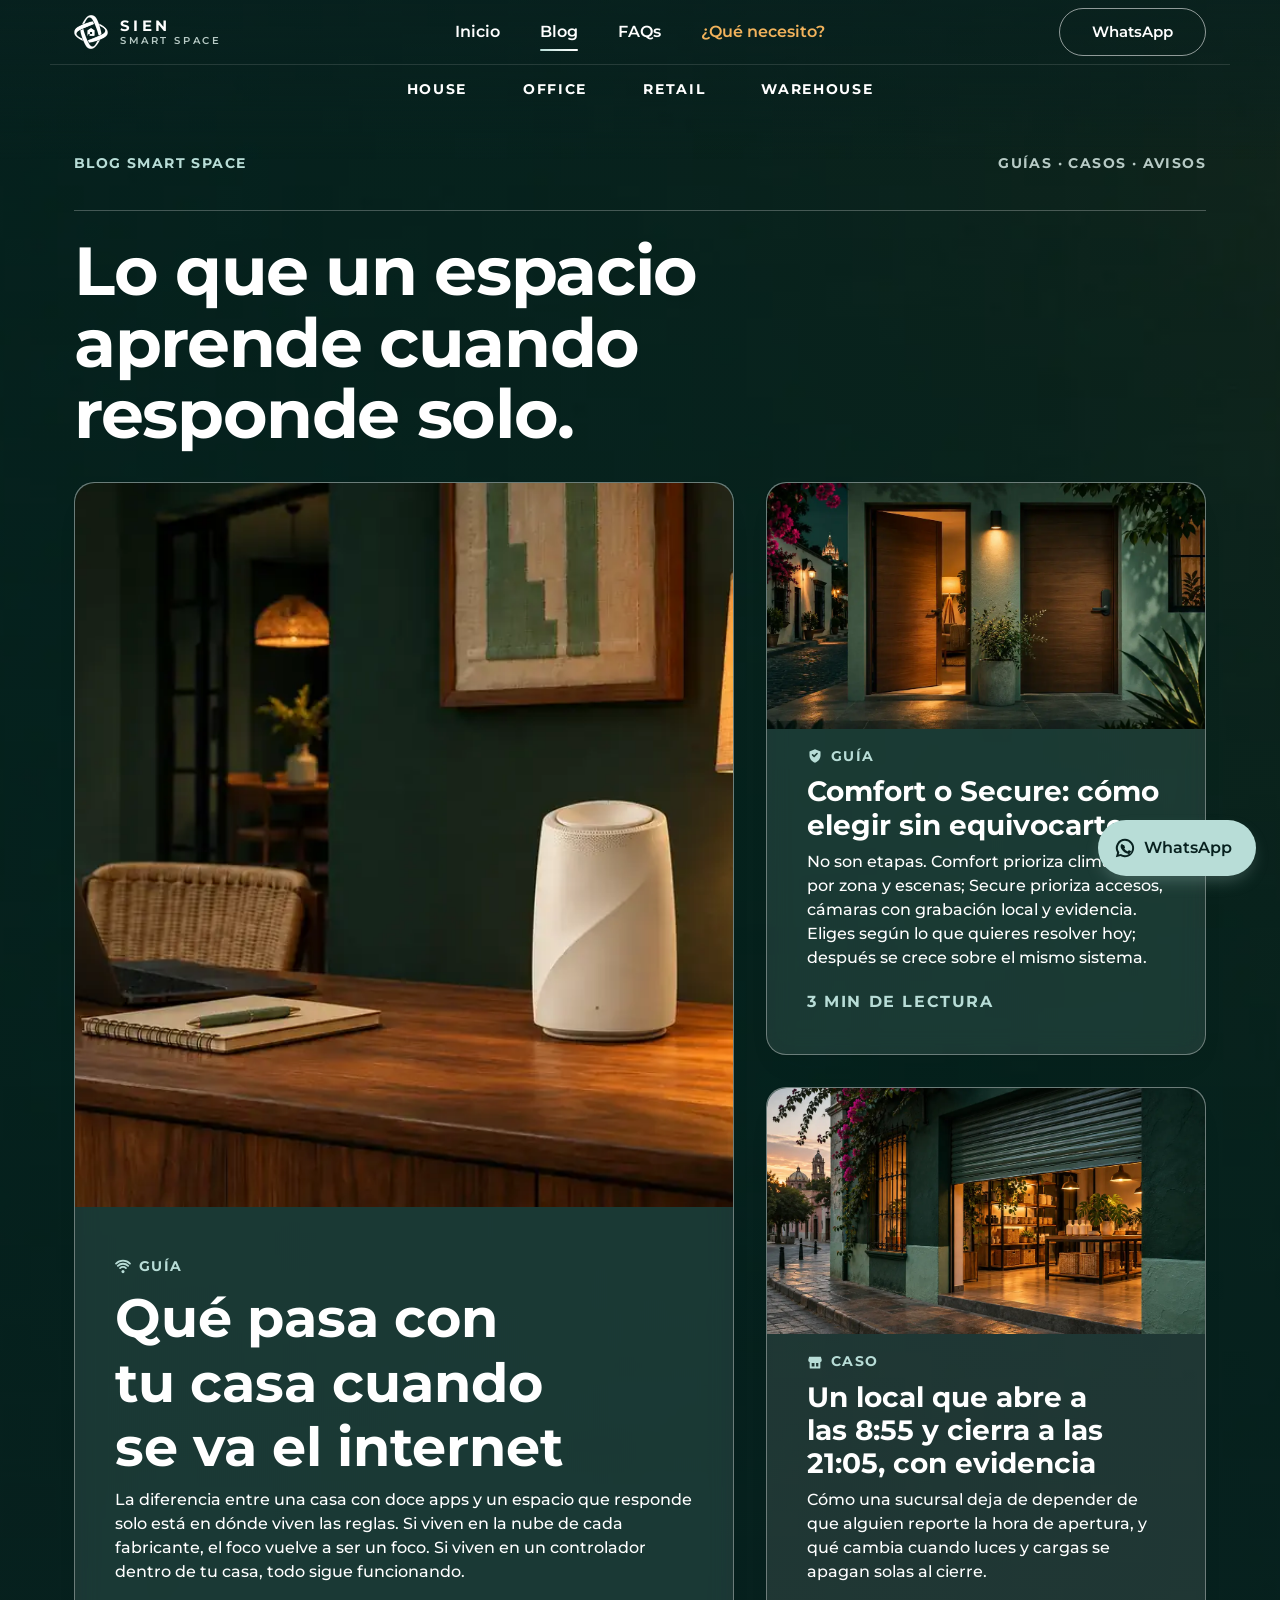
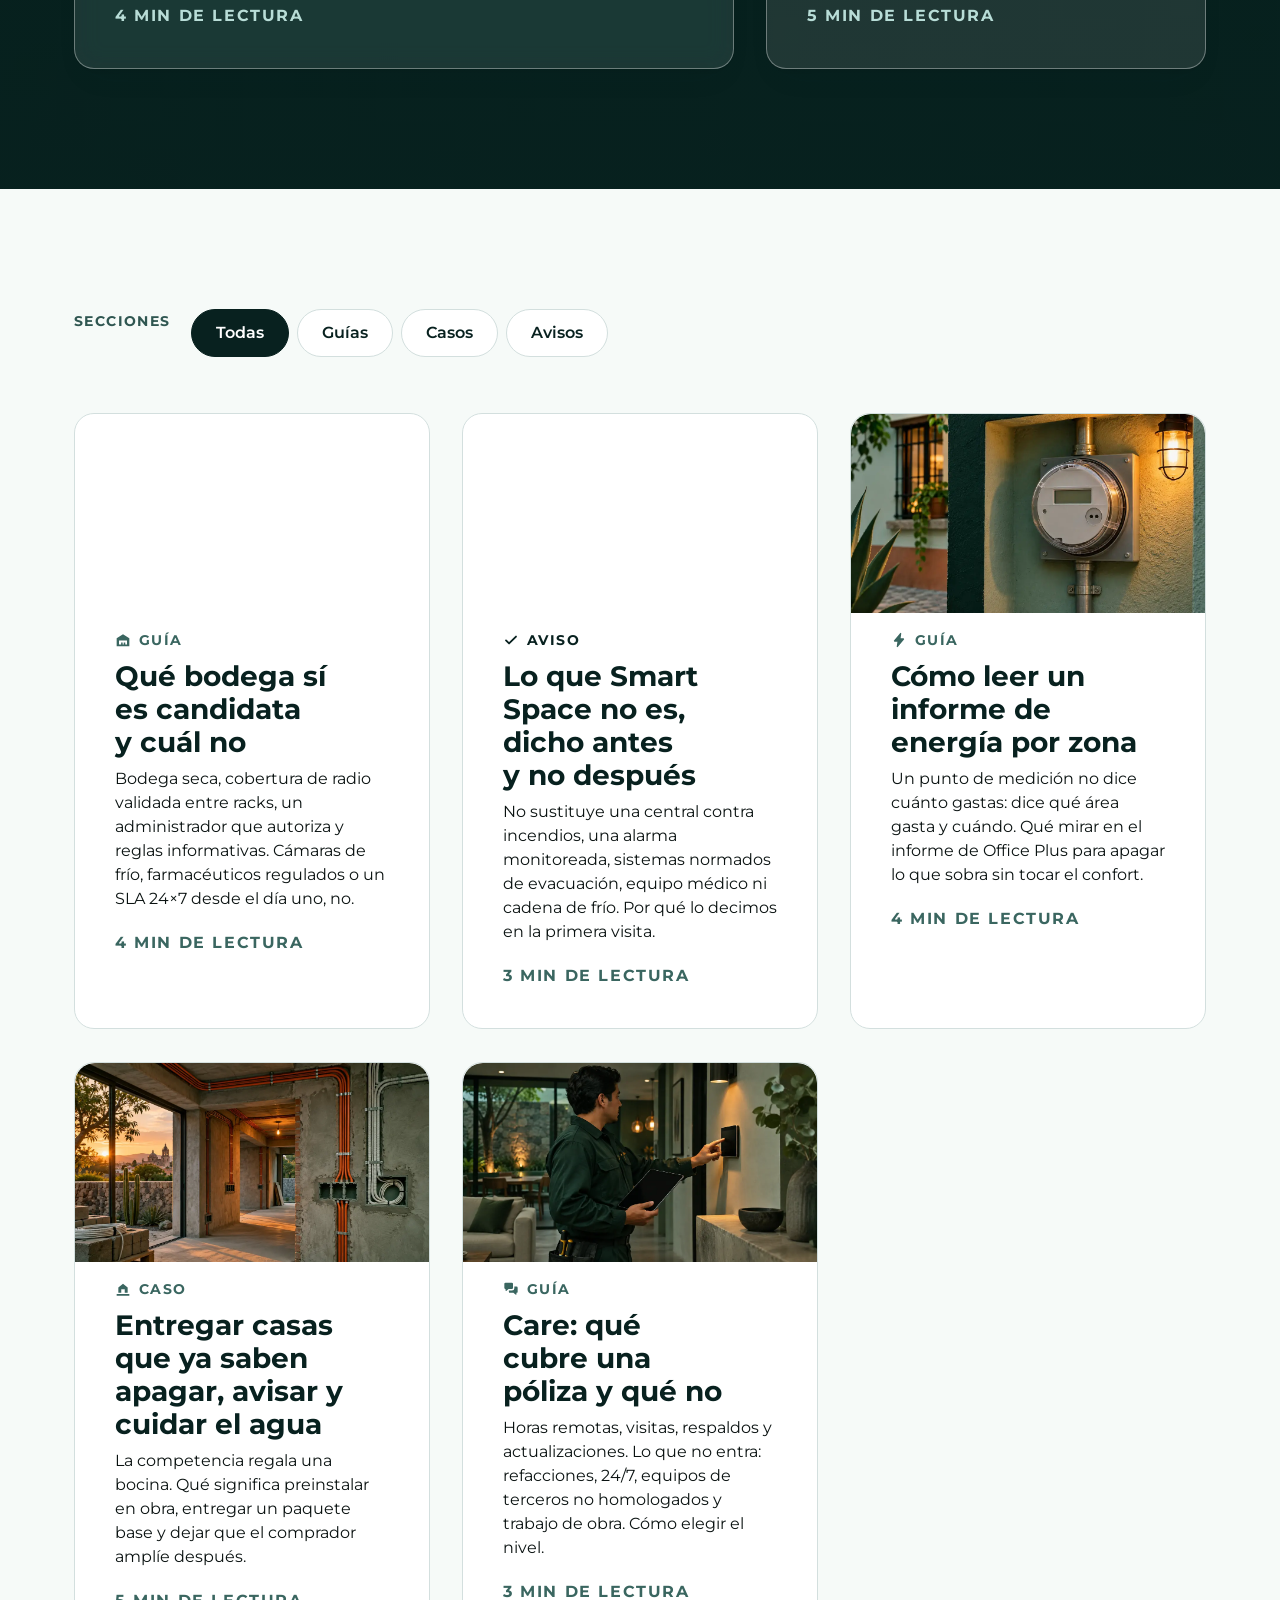
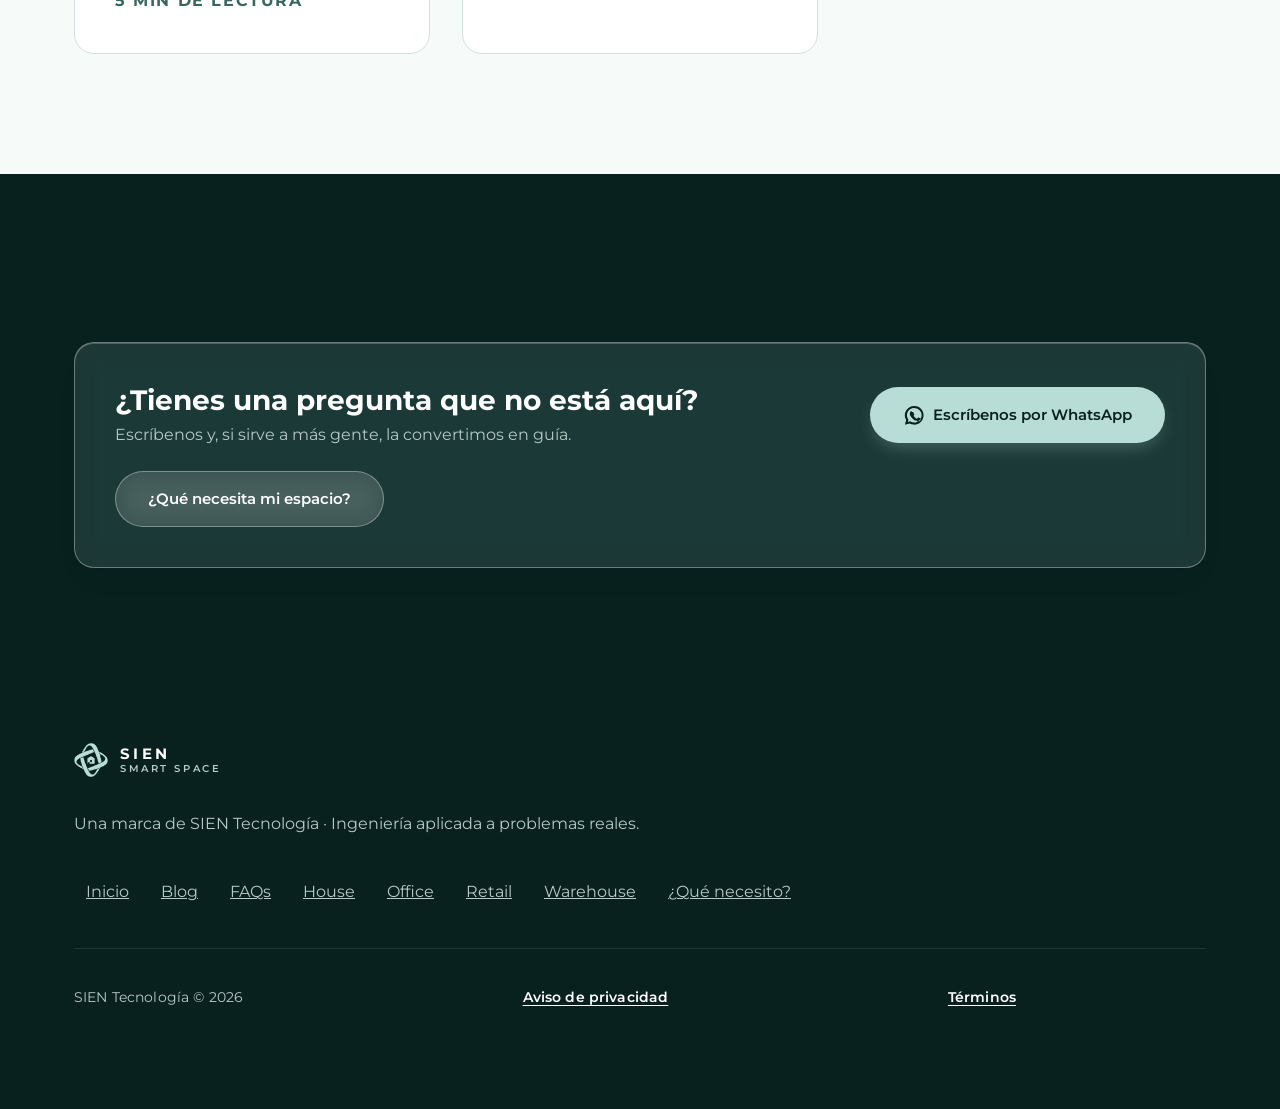
==== blog.html @ 229aeeb0 "fix(ux,perf): barrido de tarjetas, imágenes y rendimiento en todo el sitio UX / UI - Blog: las imáge" ====
<!DOCTYPE html>
<html lang="es">
<head>
<meta charset="UTF-8">
<meta name="viewport" content="width=device-width, initial-scale=1">
<meta http-equiv="Content-Security-Policy" content="default-src 'self'; script-src 'self' https://www.googletagmanager.com https://www.google-analytics.com https://connect.facebook.net; style-src 'self' 'unsafe-inline' https://fonts.googleapis.com; font-src 'self' https://fonts.gstatic.com; img-src 'self' data: https://www.google-analytics.com https://www.googletagmanager.com https://www.facebook.com; connect-src 'self' https://*.google-analytics.com https://*.analytics.google.com https://stats.g.doubleclick.net https://www.googletagmanager.com https://www.facebook.com; frame-src https://www.googletagmanager.com; object-src 'none'; base-uri 'self'; form-action 'self'; upgrade-insecure-requests">
<title>Blog Smart Space · Noticias y guías</title>
<meta name="description" content="Casos, guías y avisos sobre espacios que apagan, avisan, miden y abren sin que nadie esté pendiente.">
<meta name="robots" content="noindex">
<!-- SIEN Smart Space · sitio v2 · prototipo · noindex a propósito -->
<link rel="icon" href="assets/favicon.svg" type="image/svg+xml">
<link rel="icon" href="assets/favicon-32.png" sizes="32x32">
<link rel="apple-touch-icon" href="assets/favicon-180.png">


<link rel="preload" href="assets/fuentes/montserrat-latin.woff2" as="font" type="font/woff2" crossorigin>
<link rel="stylesheet" href="variables.css">
<link rel="stylesheet" href="sistema.css">
<link rel="stylesheet" href="sh.css">
<script src="interacciones.js" defer></script>
<script src="sh.js" defer></script>
<link rel="canonical" href="https://PENDIENTE-DOMINIO/blog">
<meta property="og:type" content="website">
<meta property="og:site_name" content="SIEN Smart Space">
<meta property="og:locale" content="es_MX">
<meta property="og:title" content="Blog Smart Space · Noticias y guías">
<meta property="og:description" content="Casos, guías y avisos sobre espacios que apagan, avisan, miden y abren sin que nadie esté pendiente.">
<meta property="og:image" content="assets/og-smart-space.jpg">
</head>
<body>
<a class="salto" href="#contenido">Saltar al contenido</a>
<svg xmlns="http://www.w3.org/2000/svg" width="0" height="0" style="position:absolute" aria-hidden="true" focusable="false"><defs>
<symbol id="i2-casa" viewBox="0 0 24 24"><path fill="currentColor" d="M12 2.6 2.8 10.4a1.2 1.2 0 0 0 .8 2.1H5v7.3A1.9 1.9 0 0 0 6.9 21.7h3.1v-5.2a2 2 0 0 1 4 0v5.2h3.1a1.9 1.9 0 0 0 1.9-1.9v-7.3h1.4a1.2 1.2 0 0 0 .8-2.1z"/></symbol>
<symbol id="i2-edificio" viewBox="0 0 24 24"><path fill="currentColor" fill-rule="evenodd" d="M4.5 21.5V4a1.6 1.6 0 0 1 1.6-1.6h7.8A1.6 1.6 0 0 1 15.5 4v4h3A1.5 1.5 0 0 1 20 9.5v12zM7.6 6v2.4h2.4V6zm0 4.6V13h2.4v-2.4zm4-4.6v2.4H14V6zm0 4.6V13H14v-2.4zM7.6 15.2v2.4h2.4v-2.4zm4 0v2.4H14v-2.4zm4.2-3.3v2.3h2.3v-2.3zm0 4v2.3h2.3v-2.3z"/></symbol>
<symbol id="i2-tienda" viewBox="0 0 24 24"><path fill="currentColor" fill-rule="evenodd" d="M3.2 4.2h17.6l1.3 4.3a3.3 3.3 0 0 1-2.1 3.9v8.1a1.3 1.3 0 0 1-1.3 1.3H5.3A1.3 1.3 0 0 1 4 20.5v-8.1a3.3 3.3 0 0 1-2.1-3.9zM7 13.5v5.3h4.2v-5.3zm6.6 0v5.3H17v-5.3z"/></symbol>
<symbol id="i2-bodega" viewBox="0 0 24 24"><path fill="currentColor" fill-rule="evenodd" d="M2.5 9.2 12 3.4l9.5 5.8v12.3H2.5zM6 12.6v6h3.2v-3h2.3v3h1.6v-3h2.3v3H18v-6z"/></symbol>
<symbol id="i2-obra" viewBox="0 0 24 24"><path fill="currentColor" d="M2.5 19.5h19v2.5h-19zM5 17.5V9.6l7-5.6 7 5.6v7.9h-4.4v-5H9.4v5z"/></symbol>
<symbol id="i2-sillon" viewBox="0 0 24 24"><path fill="currentColor" fill-rule="evenodd" d="M5.5 5.5h13a2.5 2.5 0 0 1 2.5 2.5v1.3a2.7 2.7 0 0 0-2.1 2.6V14H5.1v-2.1A2.7 2.7 0 0 0 3 9.3V8a2.5 2.5 0 0 1 2.5-2.5zM1.6 11.9a1.5 1.5 0 0 1 1.5-1.5h.4a1.5 1.5 0 0 1 1.5 1.5v3.3h14v-3.3a1.5 1.5 0 0 1 1.5-1.5h.4a1.5 1.5 0 0 1 1.5 1.5v5.4a1.6 1.6 0 0 1-1.6 1.6h-.4v1.3a1 1 0 0 1-2 0v-1.3H5.6v1.3a1 1 0 0 1-2 0v-1.3h-.4a1.6 1.6 0 0 1-1.6-1.6z"/></symbol>
<symbol id="i2-cama" viewBox="0 0 24 24"><path fill="currentColor" fill-rule="evenodd" d="M2.5 5.2a1.3 1.3 0 0 1 2.6 0v4.6h5.4V8.2a1.7 1.7 0 0 1 1.7-1.7h6.1a3.2 3.2 0 0 1 3.2 3.2v9.6a1.3 1.3 0 0 1-2.6 0v-2.1H5.1v2.1a1.3 1.3 0 0 1-2.6 0zM6 7.2a2 2 0 1 1 0 4 2 2 0 0 1 0-4z"/></symbol>
<symbol id="i2-silla" viewBox="0 0 24 24"><path fill="currentColor" d="M8 2.2h8a2 2 0 0 1 2 2v5.6a2 2 0 0 1-2 2H8a2 2 0 0 1-2-2V4.2a2 2 0 0 1 2-2zM4.6 12.6h14.8a1.4 1.4 0 0 1 0 2.8h-6v2.2h3.8a1.2 1.2 0 0 1 0 2.4h-3.8v1a1.4 1.4 0 0 1-2.8 0v-1H6.8a1.2 1.2 0 0 1 0-2.4h3.8v-2.2h-6a1.4 1.4 0 0 1 0-2.8z"/></symbol>
<symbol id="i2-cafetera" viewBox="0 0 24 24"><path fill="currentColor" fill-rule="evenodd" d="M3.6 8.4h12.2a1.2 1.2 0 0 1 1.2 1.2v.6h1.6a3.2 3.2 0 0 1 0 6.4h-1.9a6.2 6.2 0 0 1-5.9 4.2H8.4a6.2 6.2 0 0 1-6-6.4V9.6a1.2 1.2 0 0 1 1.2-1.2zm13.4 4.2v2h1.6a1 1 0 0 0 0-2z"/><path fill="none" stroke="currentColor" stroke-width="2.75" stroke-linecap="round" stroke-linejoin="round" d="M7.4 2.2c-1 1.2-1 2.3 0 3.5M10.9 2.2c-1 1.2-1 2.3 0 3.5M14.4 2.2c-1 1.2-1 2.3 0 3.5"/></symbol>
<symbol id="i2-horno" viewBox="0 0 24 24"><path fill="currentColor" fill-rule="evenodd" d="M3 4.5A1.5 1.5 0 0 1 4.5 3h15A1.5 1.5 0 0 1 21 4.5v15a1.5 1.5 0 0 1-1.5 1.5h-15A1.5 1.5 0 0 1 3 19.5zM6.2 5.6a1.2 1.2 0 1 0 0 2.4 1.2 1.2 0 0 0 0-2.4zm3.8 0a1.2 1.2 0 1 0 0 2.4 1.2 1.2 0 0 0 0-2.4zm3.8 0a1.2 1.2 0 1 0 0 2.4 1.2 1.2 0 0 0 0-2.4zM5.8 10.2v8h12.4v-8z"/></symbol>
<symbol id="i2-regadera" viewBox="0 0 24 24"><path fill="currentColor" d="M12 4.4a7 7 0 0 0-7 7v.4a1.3 1.3 0 0 0 1.3 1.3h11.4a1.3 1.3 0 0 0 1.3-1.3v-.4a7 7 0 0 0-7-7zm0-3a1.4 1.4 0 0 1 1.4 1.4v1.6h-2.8V2.8A1.4 1.4 0 0 1 12 1.4zM2.8 6.2a1.4 1.4 0 0 1 1.4-1.4h1.3a1.4 1.4 0 0 1 0 2.8H4.2a1.4 1.4 0 0 1-1.4-1.4zM7.2 15.6a1.5 1.5 0 0 1 3 0v3a1.5 1.5 0 0 1-3 0zm3.3 0a1.5 1.5 0 0 1 3 0v5.6a1.5 1.5 0 0 1-3 0zm3.3 0a1.5 1.5 0 0 1 3 0v3a1.5 1.5 0 0 1-3 0z"/></symbol>
<symbol id="i2-persiana" viewBox="0 0 24 24"><path fill="currentColor" d="M3 3.5A1.5 1.5 0 0 1 4.5 2h15A1.5 1.5 0 0 1 21 3.5V5H3zM3 6.6h18v2.6H3zm0 4.2h18v2.6H3zm0 4.2h18v2.6H3zm7.3 4.2h3.4v1.4a1.7 1.7 0 0 1-3.4 0z"/></symbol>
<symbol id="i2-mesa" viewBox="0 0 24 24"><path fill="currentColor" d="M2 6.6A1.6 1.6 0 0 1 3.6 5h16.8a1.6 1.6 0 0 1 0 3.2H19v10.3a1.5 1.5 0 0 1-3 0V14H8v4.5a1.5 1.5 0 0 1-3 0V8.2H3.6A1.6 1.6 0 0 1 2 6.6zM8 8.2V11h8V8.2z"/></symbol>
<symbol id="i2-luz" viewBox="0 0 24 24"><path fill="currentColor" d="M12 1.8a6.6 6.6 0 0 0-3.6 12.1c.5.4.8.9.8 1.5v.6h5.6v-.6c0-.6.3-1.1.8-1.5A6.6 6.6 0 0 0 12 1.8zM9.2 17.6h5.6v1.2a1.2 1.2 0 0 1-1.2 1.2H10.4a1.2 1.2 0 0 1-1.2-1.2zM10 21.4h4a2 2 0 0 1-4 0z"/></symbol>
<symbol id="i2-clima" viewBox="0 0 24 24"><path fill="currentColor" fill-rule="evenodd" d="M12 1.8A3.4 3.4 0 0 0 8.6 5.2v7.5a5.4 5.4 0 1 0 6.8 0V5.2A3.4 3.4 0 0 0 12 1.8zm0 2.6a.8.8 0 0 1 .8.8v8.9l.6.4a2.8 2.8 0 1 1-2.8 0l.6-.4V5.2a.8.8 0 0 1 .8-.8z"/></symbol>
<symbol id="i2-aire" viewBox="0 0 24 24"><path fill="none" stroke="currentColor" stroke-width="2.75" stroke-linecap="round" stroke-linejoin="round" d="M3 8.3h11.2a2.6 2.6 0 1 0-2.6-2.6M3 12.5h15.4a2.8 2.8 0 1 1-2.8 2.8M3 16.7h7.6a2.3 2.3 0 1 1-2.3 2.3"/></symbol>
<symbol id="i2-agua" viewBox="0 0 24 24"><path fill="currentColor" d="M12 1.9s7.4 7.6 7.4 13A7.4 7.4 0 0 1 4.6 14.9C4.6 9.5 12 1.9 12 1.9zm-3.2 12.6a1.1 1.1 0 0 0-2.2 0 5.5 5.5 0 0 0 3.6 5.1 1.1 1.1 0 1 0 .8-2 3.3 3.3 0 0 1-2.2-3.1z"/></symbol>
<symbol id="i2-energia" viewBox="0 0 24 24"><path fill="currentColor" d="M13.6 1.7a1 1 0 0 1 1.8.7l-1 7.1h4.3a1 1 0 0 1 .8 1.6L10.4 22.3a1 1 0 0 1-1.8-.7l1-7.1H5.3a1 1 0 0 1-.8-1.6z"/></symbol>
<symbol id="i2-enchufe" viewBox="0 0 24 24"><path fill="currentColor" fill-rule="evenodd" d="M8.1 2a1.3 1.3 0 0 1 1.3 1.3v3.9h5.2V3.3a1.3 1.3 0 0 1 2.6 0v3.9h1.4a1.2 1.2 0 0 1 1.2 1.2v2.4a7.8 7.8 0 0 1-6.5 7.7v2.2a1.3 1.3 0 0 1-2.6 0v-2.2a7.8 7.8 0 0 1-6.5-7.7V8.4a1.2 1.2 0 0 1 1.2-1.2h1.4V3.3A1.3 1.3 0 0 1 8.1 2z"/></symbol>
<symbol id="i2-acceso" viewBox="0 0 24 24"><path fill="currentColor" fill-rule="evenodd" d="M5 2.5h14a1.5 1.5 0 0 1 1.5 1.5v16a1.5 1.5 0 0 1-1.5 1.5H5A1.5 1.5 0 0 1 3.5 20V4A1.5 1.5 0 0 1 5 2.5zm9.6 8a1.6 1.6 0 1 0 0 3.2 1.6 1.6 0 0 0 0-3.2z"/></symbol>
<symbol id="i2-candado" viewBox="0 0 24 24"><path fill="currentColor" fill-rule="evenodd" d="M12 1.8a5.2 5.2 0 0 0-5.2 5.2v2.4H6.2A2.2 2.2 0 0 0 4 11.6v8.2A2.2 2.2 0 0 0 6.2 22h11.6a2.2 2.2 0 0 0 2.2-2.2v-8.2a2.2 2.2 0 0 0-2.2-2.2h-.6V7A5.2 5.2 0 0 0 12 1.8zm0 2.7A2.5 2.5 0 0 1 14.5 7v2.4h-5V7A2.5 2.5 0 0 1 12 4.5zm0 8.4a2 2 0 0 0-1 3.7v1.4a1 1 0 0 0 2 0v-1.4a2 2 0 0 0-1-3.7z"/></symbol>
<symbol id="i2-camara" viewBox="0 0 24 24"><path fill="currentColor" fill-rule="evenodd" d="M8.9 3.5a1.3 1.3 0 0 1 1-.5h4.2a1.3 1.3 0 0 1 1 .5l1.5 2h3.3a2 2 0 0 1 2 2v10.5a2 2 0 0 1-2 2H4.1a2 2 0 0 1-2-2V7.5a2 2 0 0 1 2-2h3.3zM12 8.3a4.3 4.3 0 1 0 0 8.6 4.3 4.3 0 0 0 0-8.6zm0 2.5a1.8 1.8 0 1 1 0 3.6 1.8 1.8 0 0 1 0-3.6z"/></symbol>
<symbol id="i2-timbre" viewBox="0 0 24 24"><path fill="currentColor" fill-rule="evenodd" d="M7.5 1.8h9a2.2 2.2 0 0 1 2.2 2.2v16a2.2 2.2 0 0 1-2.2 2.2h-9A2.2 2.2 0 0 1 5.3 20V4a2.2 2.2 0 0 1 2.2-2.2zM12 5a2.6 2.6 0 1 0 0 5.2A2.6 2.6 0 0 0 12 5zm0 8.6a2.4 2.4 0 1 0 0 4.8 2.4 2.4 0 0 0 0-4.8z"/></symbol>
<symbol id="i2-aviso" viewBox="0 0 24 24"><path fill="currentColor" d="M12 1.6a1.6 1.6 0 0 1 1.6 1.6v.6a6.4 6.4 0 0 1 4.8 6.2v4.6l1.7 2.4a1 1 0 0 1-.8 1.6H4.7a1 1 0 0 1-.8-1.6l1.7-2.4V10a6.4 6.4 0 0 1 4.8-6.2v-.6A1.6 1.6 0 0 1 12 1.6zM9.6 20h4.8a2.4 2.4 0 0 1-4.8 0z"/></symbol>
<symbol id="i2-mensaje" viewBox="0 0 24 24"><path fill="currentColor" d="M4.3 3h15.4A2.3 2.3 0 0 1 22 5.3v9.4a2.3 2.3 0 0 1-2.3 2.3h-7.3l-4.6 3.9a1 1 0 0 1-1.6-.8V17H4.3A2.3 2.3 0 0 1 2 14.7V5.3A2.3 2.3 0 0 1 4.3 3zm3 5.4a1.3 1.3 0 1 0 0 2.6 1.3 1.3 0 0 0 0-2.6zm4.7 0a1.3 1.3 0 1 0 0 2.6 1.3 1.3 0 0 0 0-2.6zm4.7 0a1.3 1.3 0 1 0 0 2.6 1.3 1.3 0 0 0 0-2.6z"/></symbol>
<symbol id="i2-conversa" viewBox="0 0 24 24"><path fill="currentColor" d="M3.8 2.5h9.4A1.8 1.8 0 0 1 15 4.3v6a1.8 1.8 0 0 1-1.8 1.8H8.4l-3.1 2.6a.9.9 0 0 1-1.5-.7v-1.9h0A1.8 1.8 0 0 1 2 10.3v-6a1.8 1.8 0 0 1 1.8-1.8zm13.2 5.7h3.2A1.8 1.8 0 0 1 22 10v6a1.8 1.8 0 0 1-1.8 1.8h0v1.9a.9.9 0 0 1-1.5.7l-3.1-2.6H10.6A1.8 1.8 0 0 1 8.8 16v-1.6h4.4a3.8 3.8 0 0 0 3.8-3.8z"/></symbol>
<symbol id="i2-persona" viewBox="0 0 24 24"><path fill="currentColor" d="M12 2.2a4.8 4.8 0 1 1 0 9.6 4.8 4.8 0 0 1 0-9.6zM3.5 20a8.5 8.5 0 0 1 17 0 1.5 1.5 0 0 1-1.5 1.5H5A1.5 1.5 0 0 1 3.5 20z"/></symbol>
<symbol id="i2-grupo" viewBox="0 0 24 24"><path fill="currentColor" d="M8.6 3.2a4 4 0 1 1 0 8 4 4 0 0 1 0-8zm7.6 1.2a3.3 3.3 0 1 1 0 6.6 3.3 3.3 0 0 1 0-6.6zM1.6 19.2a7 7 0 0 1 14 0 1.3 1.3 0 0 1-1.3 1.3H2.9a1.3 1.3 0 0 1-1.3-1.3zm15.2 1.3a8.9 8.9 0 0 0-2-6.3 5.6 5.6 0 0 1 7.6 5.2 1.1 1.1 0 0 1-1.1 1.1z"/></symbol>
<symbol id="i2-presencia" viewBox="0 0 24 24"><path fill="currentColor" d="M9 2.6a4.3 4.3 0 1 1 0 8.6 4.3 4.3 0 0 1 0-8.6zM1.5 20a7.5 7.5 0 0 1 15 0 1.4 1.4 0 0 1-1.4 1.4H2.9A1.4 1.4 0 0 1 1.5 20z"/><path fill="none" stroke="currentColor" stroke-width="2.75" stroke-linecap="round" stroke-linejoin="round" d="M17.2 4.3a4.8 4.8 0 0 1 0 6.4M19.9 2.1a8.2 8.2 0 0 1 0 10.8"/></symbol>
<symbol id="i2-voz" viewBox="0 0 24 24"><path fill="currentColor" d="M12 1.8a3.8 3.8 0 0 1 3.8 3.8v5.2a3.8 3.8 0 0 1-7.6 0V5.6A3.8 3.8 0 0 1 12 1.8z"/><path fill="none" stroke="currentColor" stroke-width="2.75" stroke-linecap="round" stroke-linejoin="round" d="M5.6 10.6a6.4 6.4 0 0 0 12.8 0M12 17v4m-3.6 0h7.2"/></symbol>
<symbol id="i2-encendido" viewBox="0 0 24 24"><path fill="none" stroke="currentColor" stroke-width="2.75" stroke-linecap="round" stroke-linejoin="round" d="M12 3.2v8.2M6.9 6.4a7.6 7.6 0 1 0 10.2 0"/></symbol>
<symbol id="i2-luna" viewBox="0 0 24 24"><path fill="currentColor" d="M13.6 2.2a1 1 0 0 1 1.1 1.4 7.4 7.4 0 0 0 7.1 10.6 1 1 0 0 1 .9 1.5A9.8 9.8 0 1 1 13.6 2.2z"/></symbol>
<symbol id="i2-sol" viewBox="0 0 24 24"><path fill="currentColor" d="M12 6.8a5.2 5.2 0 1 1 0 10.4 5.2 5.2 0 0 1 0-10.4z"/><path fill="none" stroke="currentColor" stroke-width="2.75" stroke-linecap="round" stroke-linejoin="round" d="M12 1.8v2.3M12 19.9v2.3M1.8 12h2.3M19.9 12h2.3M4.8 4.8l1.6 1.6M17.6 17.6l1.6 1.6M4.8 19.2l1.6-1.6M17.6 6.4l1.6-1.6"/></symbol>
<symbol id="i2-reloj" viewBox="0 0 24 24"><path fill="currentColor" fill-rule="evenodd" d="M12 1.8a10.2 10.2 0 1 1 0 20.4 10.2 10.2 0 0 1 0-20.4zm0 4.4a1.2 1.2 0 0 0-1.2 1.2v5.1a1.2 1.2 0 0 0 .5 1l3.4 2.4a1.2 1.2 0 0 0 1.4-2l-2.9-2V7.4A1.2 1.2 0 0 0 12 6.2z"/></symbol>
<symbol id="i2-grafica" viewBox="0 0 24 24"><path fill="currentColor" d="M3 3.2a1.3 1.3 0 0 1 2.6 0v15.2h15.2a1.3 1.3 0 0 1 0 2.6H4.3A1.3 1.3 0 0 1 3 19.7zM7.4 12.3a1.5 1.5 0 0 1 3 0v3.4a1.5 1.5 0 0 1-3 0zm4.6-4a1.5 1.5 0 0 1 3 0v7.4a1.5 1.5 0 0 1-3 0zm4.6 2.4a1.5 1.5 0 0 1 3 0v5a1.5 1.5 0 0 1-3 0z"/></symbol>
<symbol id="i2-chip" viewBox="0 0 24 24"><path fill="currentColor" fill-rule="evenodd" d="M8.4 1.8a1.1 1.1 0 0 1 1.1 1.1v1.5h1.4V2.9a1.1 1.1 0 0 1 2.2 0v1.5h1.4V2.9a1.1 1.1 0 0 1 2.2 0v1.5a2.6 2.6 0 0 1 2.6 2.6h1.5a1.1 1.1 0 0 1 0 2.2h-1.5v1.4h1.5a1.1 1.1 0 0 1 0 2.2h-1.5v1.4h1.5a1.1 1.1 0 0 1 0 2.2h-1.5a2.6 2.6 0 0 1-2.6 2.6v1.5a1.1 1.1 0 0 1-2.2 0v-1.5h-1.4v1.5a1.1 1.1 0 0 1-2.2 0v-1.5H9.5v1.5a1.1 1.1 0 0 1-2.2 0v-1.5a2.6 2.6 0 0 1-2.6-2.6H3.2a1.1 1.1 0 0 1 0-2.2h1.5v-1.4H3.2a1.1 1.1 0 0 1 0-2.2h1.5V9.2H3.2a1.1 1.1 0 0 1 0-2.2h1.5a2.6 2.6 0 0 1 2.6-2.6V2.9a1.1 1.1 0 0 1 1.1-1.1zM9 9v6h6V9z"/></symbol>
<symbol id="i2-senal" viewBox="0 0 24 24"><path fill="currentColor" d="M12 16.6a2.3 2.3 0 1 1 0 4.6 2.3 2.3 0 0 1 0-4.6z"/><path fill="none" stroke="currentColor" stroke-width="2.75" stroke-linecap="round" stroke-linejoin="round" d="M7.6 13.6a6.2 6.2 0 0 1 8.8 0M4.3 10.3a10.9 10.9 0 0 1 15.4 0M1.6 6.8a14.7 14.7 0 0 1 20.8 0"/></symbol>
<symbol id="i2-escudo" viewBox="0 0 24 24"><path fill="currentColor" fill-rule="evenodd" d="M12 1.7l8.3 3.4v5.9c0 5.2-3.5 9.6-8.3 11.3C7.2 20.6 3.7 16.2 3.7 11V5.1zm3.9 7.4a1.2 1.2 0 0 0-1.7-1.7l-3.5 3.5-1.5-1.5a1.2 1.2 0 0 0-1.7 1.7l2.4 2.4a1.2 1.2 0 0 0 1.7 0z"/></symbol>
<symbol id="i2-herramienta" viewBox="0 0 24 24"><path fill="currentColor" d="M15.4 2.3a6 6 0 0 0-6.2 8.1l-6.6 6.6a2.4 2.4 0 0 0 3.4 3.4l6.6-6.6a6 6 0 0 0 8.1-6.2 1 1 0 0 0-1.7-.5l-2.6 2.6-2.5-.7-.7-2.5 2.6-2.6a1 1 0 0 0-.4-1.6z"/></symbol>
<symbol id="i2-libro" viewBox="0 0 24 24"><path fill="currentColor" d="M2.8 4.2A1.2 1.2 0 0 1 4 3h4.3a4.6 4.6 0 0 1 3.7 1.9A4.6 4.6 0 0 1 15.7 3H20a1.2 1.2 0 0 1 1.2 1.2v13.6A1.2 1.2 0 0 1 20 19h-4.3a3.4 3.4 0 0 0-2.7 1.3 1.3 1.3 0 0 1-2 0A3.4 3.4 0 0 0 8.3 19H4a1.2 1.2 0 0 1-1.2-1.2z"/></symbol>
<symbol id="i2-mas" viewBox="0 0 24 24"><path fill="none" stroke="currentColor" stroke-width="2.75" stroke-linecap="round" stroke-linejoin="round" d="M12 5v14M5 12h14"/></symbol>
<symbol id="i2-tinaco" viewBox="0 0 24 24"><path fill="currentColor" fill-rule="evenodd" d="M4 4.2A2.2 2.2 0 0 1 6.2 2h11.6A2.2 2.2 0 0 1 20 4.2v15.6a2.2 2.2 0 0 1-2.2 2.2H6.2A2.2 2.2 0 0 1 4 19.8zM6.8 11.6v7.2h10.4v-7.2c-1.7 1.3-3.5 1.3-5.2 0-1.7 1.3-3.5 1.3-5.2 0z"/></symbol>
<symbol id="i2-flecha" viewBox="0 0 24 24"><path fill="none" stroke="currentColor" stroke-width="2.75" stroke-linecap="round" stroke-linejoin="round" d="M5 19 19 5M8.6 5H19v10.4"/></symbol>
<symbol id="i2-check" viewBox="0 0 24 24"><path fill="none" stroke="currentColor" stroke-width="2.75" stroke-linecap="round" stroke-linejoin="round" d="m4.5 12.6 4.6 4.6L19.5 6.8"/></symbol>
<symbol id="i2-whatsapp" viewBox="0 0 24 24"><path fill="currentColor" fill-rule="evenodd" d="M12 2a10 10 0 0 0-8.6 15.1L2 22l5-1.3A10 10 0 1 0 12 2zm0 2.2a7.8 7.8 0 1 1-4 14.5l-.3-.2-2.6.7.7-2.5-.2-.3A7.8 7.8 0 0 1 12 4.2zM8.9 7.6c-.2 0-.5 0-.7.3-.3.3-1 1-1 2.4s1 2.8 1.2 3c.1.2 2 3.2 5 4.4 2.4 1 2.9.8 3.4.7.5 0 1.7-.7 1.9-1.4.2-.7.2-1.2.2-1.4l-.5-.3-1.8-.9c-.3-.1-.4-.1-.6.1l-.8 1c-.2.2-.3.2-.6.1a6.4 6.4 0 0 1-3.2-2.8c-.2-.4.2-.4.6-1.2.1-.2 0-.4 0-.5l-.9-2c-.2-.5-.4-.5-.6-.5h-.6z"/></symbol>
</defs></svg>
<header class="cabecera sh-cabecera-2" data-cabecera data-superficie="heroe">
  <div class="wrap cabecera__fila">
    <a class="sh-marca" href="index.html" aria-label="SIEN Smart Space — inicio">
      <img class="sh-iso-oscuro" src="assets/iso-blanco.png" alt="" width="34" height="34">
      <img class="sh-iso-claro" src="assets/iso-deep.png" alt="" width="34" height="34">
      <span><b>SIEN</b><small>Smart Space</small></span>
    </a>
    <nav class="cabecera__nav" aria-label="Sitio">
      <a href="index.html">Inicio</a>
      <a href="blog.html" aria-current="page">Blog</a>
      <a href="faqs.html">FAQs</a>
      <a class="sh-nav-quiz" href="que-necesito.html" data-quiz-abrir data-origen="menu">¿Qué necesito?</a>
    </nav>
    <div class="cabecera__lado">
      <a class="btn cabecera__cta" href="https://wa.me/525664564795?text=Hola%20SIEN%2C%20quiero%20saber%20si%20Smart%20Space%20aplica%20para%20mi%20%5Bcasa%20/%20oficina%20/%20local%20/%20bodega%5D%20en%20%5Bciudad%5D." target="_blank" rel="noopener noreferrer" data-wa data-origen="menu">WhatsApp</a>
      <button type="button" class="cabecera__menu" data-menu-boton aria-expanded="false" aria-controls="panel-movil" aria-label="Abrir menú"><i></i><i></i><i></i></button>
    </div>
  </div>
  <div class="wrap sh-lineas" aria-label="Líneas Smart Space">
    <nav class="cabecera__nav sh-lineas__nav" aria-label="Líneas">
      <a href="house.html">House</a>
      <a href="office.html">Office</a>
      <a href="retail.html">Retail</a>
      <a href="warehouse.html">Warehouse</a>
    </nav>
  </div>
  <div class="cabecera__panel" id="panel-movil" data-menu-panel hidden>
    <span class="sh-marca" aria-hidden="true"><img src="assets/iso-blanco.png" alt="" width="34" height="34"><span><b>SIEN</b><small>Smart Space</small></span></span>
    <nav aria-label="Sitio">
      <a href="index.html">Inicio</a>
      <a href="blog.html" aria-current="page">Blog</a>
      <a href="faqs.html">FAQs</a>
      <a class="sh-nav-quiz" href="que-necesito.html" data-quiz-abrir data-origen="menu">¿Qué necesito?</a>
    </nav>
    <span class="sh-panel-rotulo">Líneas Smart Space</span>
    <nav aria-label="Líneas">
      <a href="house.html">House</a>
      <a href="office.html">Office</a>
      <a href="retail.html">Retail</a>
      <a href="warehouse.html">Warehouse</a>
    </nav>
    <a class="btn btn-cta" href="https://wa.me/525664564795?text=Hola%20SIEN%2C%20quiero%20saber%20si%20Smart%20Space%20aplica%20para%20mi%20%5Bcasa%20/%20oficina%20/%20local%20/%20bodega%5D%20en%20%5Bciudad%5D." target="_blank" rel="noopener noreferrer" data-wa data-origen="menu">Escríbenos por WhatsApp</a>
  </div>
</header>

<main id="contenido">

<!-- CABECERA DE PERIÓDICO -->
<section class="acto acto--tinta sh-sec-vidrio sh-diario" id="portada" data-fondo="tinta" data-halo data-seccion="portada" aria-labelledby="t-blog">
  <div class="sh-foto sh-foto--suave sh-foto--textura" aria-hidden="true">
    <picture>
      <source media="(max-width:700px)" srcset="assets/blog-portada-b-m.webp">
      <img src="assets/blog-portada-b.webp" alt="" width="1920" height="1080" loading="lazy" decoding="async">
    </picture>
  </div>
  <div class="wrap">
    <div class="sh-diario__cab sh-entra sh-entra--abajo" style="--e:0ms">
      <span class="rotulo rotulo--heroe">Blog Smart Space</span>
      <span class="sh-diario__edicion">Guías · Casos · Avisos</span>
    </div>
    <h1 class="t-h1 sh-entra sh-entra--izq" style="--e:120ms">Lo que un espacio aprende cuando responde solo.</h1>
    <h2 class="sr-solo">Notas destacadas</h2>
      <div class="sh-diario__portada">
      <article class="sh-nota sh-nota--grande" data-reveal="fade-up" data-reveal-delay="360"><a href="#" data-nota="qu-pasa-con-tu-casa-cuando-se-va-el-inte"><img class="sh-nota__img" src="assets/blog-nota-01.webp" alt="" width="1200" height="675" loading="lazy" decoding="async"><span class="sh-nota__cat sh-nota__cat--guia"><svg class="sh-ico"><use href="#i2-senal"/></svg>Guía</span><h3>Qué pasa con tu casa cuando se va el internet</h3><p>La diferencia entre una casa con doce apps y un espacio que responde solo está en dónde viven las reglas. Si viven en la nube de cada fabricante, el foco vuelve a ser un foco. Si viven en un controlador dentro de tu casa, todo sigue funcionando.</p><small>4 min de lectura</small></a></article>
      <div class="sh-diario__lado">
        <article class="sh-nota" data-reveal="fade-up" data-reveal-delay="480"><a href="#" data-nota="comfort-o-secure-c-mo-elegir-sin-equivoc"><img class="sh-nota__img" src="assets/blog-nota-02.webp" alt="" width="1200" height="675" loading="lazy" decoding="async"><span class="sh-nota__cat sh-nota__cat--guia"><svg class="sh-ico"><use href="#i2-escudo"/></svg>Guía</span><h3>Comfort o Secure: cómo elegir sin equivocarte</h3><p>No son etapas. Comfort prioriza clima, luz por zona y escenas; Secure prioriza accesos, cámaras con grabación local y evidencia. Eliges según lo que quieres resolver hoy; después se crece sobre el mismo sistema.</p><small>3 min de lectura</small></a></article>
        <article class="sh-nota" data-reveal="fade-up" data-reveal-delay="600"><a href="#" data-nota="un-local-que-abre-a-las-8-55-y-cierra-a-"><img class="sh-nota__img" src="assets/blog-nota-03.webp" alt="" width="1200" height="675" loading="lazy" decoding="async"><span class="sh-nota__cat sh-nota__cat--caso"><svg class="sh-ico"><use href="#i2-tienda"/></svg>Caso</span><h3>Un local que abre a las 8:55 y cierra a las 21:05, con evidencia</h3><p>Cómo una sucursal deja de depender de que alguien reporte la hora de apertura, y qué cambia cuando luces y cargas se apagan solas al cierre.</p><small>5 min de lectura</small></a></article>
      </div>
    </div>
  </div>
</section>

<!-- SECCIONES DEL DIARIO -->
<section class="acto sec-luz" id="notas" data-halo data-seccion="notas" aria-labelledby="t-notas">
  <div class="wrap">
    <div class="sh-diario__filtros" role="group" aria-label="Secciones">
      <span class="rotulo" id="t-notas">Secciones</span>
      <button type="button" class="sh-filtro" data-filtro="todas" aria-pressed="true">Todas</button>
      <button type="button" class="sh-filtro" data-filtro="guia" aria-pressed="false">Guías</button>
      <button type="button" class="sh-filtro" data-filtro="caso" aria-pressed="false">Casos</button>
      <button type="button" class="sh-filtro" data-filtro="aviso" aria-pressed="false">Avisos</button>
    </div>
    <div class="sh-diario__rejilla" data-reveal-stagger="70">
      <article class="sh-nota sh-nota--clara" data-cat="guia" data-reveal="fade-up"><a href="#" data-nota="qu-bodega-s-es-candidata-y-cu-l-no"><img class="sh-nota__img" src="assets/blog-nota-04.webp" alt="" width="1200" height="675" loading="lazy" decoding="async"><span class="sh-nota__cat sh-nota__cat--guia"><svg class="sh-ico"><use href="#i2-bodega"/></svg>Guía</span><h3>Qué bodega sí es candidata y cuál no</h3><p>Bodega seca, cobertura de radio validada entre racks, un administrador que autoriza y reglas informativas. Cámaras de frío, farmacéuticos regulados o un SLA 24×7 desde el día uno, no.</p><small>4 min de lectura</small></a></article><article class="sh-nota sh-nota--clara" data-cat="aviso" data-reveal="fade-up"><a href="#" data-nota="lo-que-smart-space-no-es-dicho-antes-y-n"><img class="sh-nota__img" src="assets/blog-nota-05.webp" alt="" width="1200" height="675" loading="lazy" decoding="async"><span class="sh-nota__cat sh-nota__cat--aviso"><svg class="sh-ico"><use href="#i2-check"/></svg>Aviso</span><h3>Lo que Smart Space no es, dicho antes y no después</h3><p>No sustituye una central contra incendios, una alarma monitoreada, sistemas normados de evacuación, equipo médico ni cadena de frío. Por qué lo decimos en la primera visita.</p><small>3 min de lectura</small></a></article><article class="sh-nota sh-nota--clara" data-cat="guia" data-reveal="fade-up"><a href="#" data-nota="c-mo-leer-un-informe-de-energ-a-por-zona"><img class="sh-nota__img" src="assets/blog-nota-06.webp" alt="" width="1200" height="675" loading="lazy" decoding="async"><span class="sh-nota__cat sh-nota__cat--guia"><svg class="sh-ico"><use href="#i2-energia"/></svg>Guía</span><h3>Cómo leer un informe de energía por zona</h3><p>Un punto de medición no dice cuánto gastas: dice qué área gasta y cuándo. Qué mirar en el informe de Office Plus para apagar lo que sobra sin tocar el confort.</p><small>4 min de lectura</small></a></article><article class="sh-nota sh-nota--clara" data-cat="caso" data-reveal="fade-up"><a href="#" data-nota="entregar-casas-que-ya-saben-apagar-avisa"><img class="sh-nota__img" src="assets/blog-nota-07.webp" alt="" width="1200" height="675" loading="lazy" decoding="async"><span class="sh-nota__cat sh-nota__cat--caso"><svg class="sh-ico"><use href="#i2-obra"/></svg>Caso</span><h3>Entregar casas que ya saben apagar, avisar y cuidar el agua</h3><p>La competencia regala una bocina. Qué significa preinstalar en obra, entregar un paquete base y dejar que el comprador amplíe después.</p><small>5 min de lectura</small></a></article><article class="sh-nota sh-nota--clara" data-cat="guia" data-reveal="fade-up"><a href="#" data-nota="care-qu-cubre-una-p-liza-y-qu-no"><img class="sh-nota__img" src="assets/blog-nota-08.webp" alt="" width="1200" height="675" loading="lazy" decoding="async"><span class="sh-nota__cat sh-nota__cat--guia"><svg class="sh-ico"><use href="#i2-conversa"/></svg>Guía</span><h3>Care: qué cubre una póliza y qué no</h3><p>Horas remotas, visitas, respaldos y actualizaciones. Lo que no entra: refacciones, 24/7, equipos de terceros no homologados y trabajo de obra. Cómo elegir el nivel.</p><small>3 min de lectura</small></a></article>
    </div>
  </div>
</section>

<!-- BANDA -->
<section class="acto acto--tinta" id="suscribe" data-fondo="tinta" data-seccion="suscribe" aria-label="Recibe las guías">
  <div class="wrap">
    <div class="sh-banda sh-banda--vidrio" data-reveal="fade-up">
      <div><b>¿Tienes una pregunta que no está aquí?</b><p>Escríbenos y, si sirve a más gente, la convertimos en guía.</p></div>
      <a class="btn btn-cta" href="https://wa.me/525664564795?text=Hola%20SIEN%2C%20tengo%20una%20pregunta%20sobre%20Smart%20Space%3A%20%5Bpregunta%5D." target="_blank" rel="noopener noreferrer" data-wa data-origen="blog"><svg class="sh-ico"><use href="#i2-whatsapp"/></svg>Escríbenos por WhatsApp</a>
      <a class="btn sh-btn-glass" href="que-necesito.html" data-quiz-abrir data-origen="banda">¿Qué necesita mi espacio?</a>
    </div>
  </div>
</section>
</main>
<footer class="colofon">
  <div class="wrap">
    <div class="colofon__rejilla">
      <div class="colofon__marca">
        <span class="sh-marca"><img src="assets/iso-mint.png" alt="" width="34" height="34"><span><b>SIEN</b><small>Smart Space</small></span></span>
        <span class="colofon__seña">Una marca de SIEN Tecnología · Ingeniería aplicada a problemas reales.</span>
      </div>
      <nav class="colofon__redes" aria-label="Secciones">
        <a href="index.html" style="width:auto;padding-inline:var(--s-3)">Inicio</a>
      <a href="blog.html" style="width:auto;padding-inline:var(--s-3)">Blog</a>
      <a href="faqs.html" style="width:auto;padding-inline:var(--s-3)">FAQs</a>
      <a href="house.html" style="width:auto;padding-inline:var(--s-3)">House</a>
      <a href="office.html" style="width:auto;padding-inline:var(--s-3)">Office</a>
      <a href="retail.html" style="width:auto;padding-inline:var(--s-3)">Retail</a>
      <a href="warehouse.html" style="width:auto;padding-inline:var(--s-3)">Warehouse</a>
      <a href="que-necesito.html" style="width:auto;padding-inline:var(--s-3)">¿Qué necesito?</a>
      </nav>
    </div>
    <div class="colofon__legal">
      <span>SIEN Tecnología © 2026</span>
      <a href="aviso-de-privacidad.html">Aviso de privacidad</a>
      <a href="terminos.html">Términos</a>
    </div>
  </div>
</footer>
<a class="sh-wa" href="https://wa.me/525664564795?text=Hola%20SIEN%2C%20quiero%20saber%20si%20Smart%20Space%20aplica%20para%20mi%20%5Bcasa%20/%20oficina%20/%20local%20/%20bodega%5D%20en%20%5Bciudad%5D." target="_blank" rel="noopener noreferrer" data-wa-flotante aria-label="Escríbenos por WhatsApp"><svg class="sh-ico"><use href="#i2-whatsapp"/></svg><span>WhatsApp</span></a>
</body>
</html>
---- variables.css ----
/* Montserrat (OFL) alojada en el sitio: evita la cadena bloqueante a
   fonts.googleapis.com (~0.9 s de LCP en celular). Variable 400-700. */
@font-face{font-family:'Montserrat';font-style:normal;font-weight:400 700;font-display:swap;src:url(assets/fuentes/montserrat-latin-ext.woff2) format('woff2');unicode-range:U+0100-02BA,U+02BD-02C5,U+02C7-02CC,U+02CE-02D7,U+02DD-02FF,U+0304,U+0308,U+0329,U+1D00-1DBF,U+1E00-1E9F,U+1EF2-1EFF,U+2020,U+20A0-20AB,U+20AD-20C4,U+2113,U+2C60-2C7F,U+A720-A7FF}
@font-face{font-family:'Montserrat';font-style:normal;font-weight:400 700;font-display:swap;src:url(assets/fuentes/montserrat-latin.woff2) format('woff2');unicode-range:U+0000-00FF,U+0131,U+0152-0153,U+02BB-02BC,U+02C6,U+02DA,U+02DC,U+0304,U+0308,U+0329,U+2000-206F,U+20AC,U+2122,U+2191,U+2193,U+2212,U+2215,U+FEFF,U+FFFD}
/* ══════════════════════════════════════════════════════════════════════════
   SIEN Smart Space · variables.css
   Capa de marca · DC PRO Agency — Kit portable (base dcpro.mx 2026-08)

   Es la ÚNICA hoja que se reescribe por cliente. Conserva TODOS los nombres
   de token del kit para que sistema.css e interacciones.js entren sin tocar
   una línea. Los nombres cromáticos del kit (--cian, --azul, --purpura,
   --rosa) se conservan como NOMBRES DE ROL; su valor es el de la marca.

   ── DE DÓNDE SALEN ESTOS VALORES ───────────────────────────────────────────
   Canon      · literal del manual «Brand Guidelines v1.0» (sep 2026):
                SPACE DEEP #08211F · GREEN MINERAL #4F7F79 · MINT LIGHT #B8DDD7
                WHITE SOFT #F6FAF8 · INK BLACK #0A1211 · degradado deep→mint.
   Propuesta  · derivado por el método de doce roles de DC PRO: mismo matiz,
                sólo cambia luminosidad hasta cumplir el umbral WCAG del fondo
                donde se usa (3.0 texto grande · 4.5 texto normal).
   Fuente de verdad: «Guía de Estilos · Design Tokens · SIEN Smart Space v1.0».

   NOMBRE PROVISIONAL · «SIEN Smart Space» sustituye a «SPACE HOME» a reserva
   de la consulta ante la Secretaría de Economía. El imagotipo se conserva;
   el wordmark lo entrega diseño. PENDIENTE NOMBRE.

   Todas las razones anotadas están CALCULADAS (fórmula WCAG 2.x) sobre el
   fondo donde el color se usa. Cambiar un valor obliga a repetir la medición.
   ══════════════════════════════════════════════════════════════════════════ */

:root{

/* ══════════════════════════════════════════════════════════════════════════
   1 · COLOR DE MARCA
   ════════════════════════════════════════════════════════════════════════ */

  /* --- Tinta · SPACE DEEP, el fondo principal del manual ---------------------
     Territorio oscuro: héroe, escenas fijadas, cierre, pie. Blanco rinde
     16.83:1. El sitio es dark-first porque el color de acción (mint) sólo
     contrasta sobre esta superficie. */
  --tinta:              #08211F;   /* Canon · SPACE DEEP · 16.83:1 con blanco   */
  --tinta-2:            #112C2A;   /* Propuesta · deep elevado · tarjetas sobre deep */
  --tinta-3:            #1A3835;   /* Propuesta · chapas, filos, vidrio          */

  /* --- Mint · el acento sobre oscuro (rol brand del kit) ---------------------
     El manual designa MINT LIGHT para acentos, CTA y estados activos. Sobre
     tinta rinde 11.51:1: puede ser texto y relleno. Sobre papel rinde 1.46:1:
     NUNCA es texto ni botón sobre claro; para eso existen los escalones
     mineral de abajo, mismo matiz, sólo más hondos. */
  --cian:               #B8DDD7;   /* Canon · MINT LIGHT · acento sobre tinta   */
  --cian-titulo:        #4F7F79;   /* Canon · GREEN MINERAL · 4.52:1 papel · titular ≥24px o botón */
  --cian-texto:         #3A6660;   /* Propuesta · 6.46:1 papel · 6.14:1 luz · antetítulos */
  --cian-hondo:         #2F5651;   /* Propuesta · 8.17:1 papel · cifras, íconos sobre claro */
  --cian-brisa:         #FBFDFD;   /* Propuesta · veladura 6 %                  */
  --cian-tenue:         #F6FBFA;   /* Propuesta · tinte 12 % · fondos          */
  --cian-suave:         #EDF6F5;   /* Propuesta · 25 % · chips sobre claro      */
  --cian-claro:         #B8DDD7;   /* Canon · sobre tinta 11.51:1               */

  /* --- Green Mineral · bloques, soporte, iconografía (roles --azul/--purpura) -
     --azul es GREEN MINERAL literal: relleno y planos; como texto sólo sobre
     papel puro (4.52:1), no sobre WHITE SOFT (4.30:1). --purpura es el
     escalón hondo del mismo matiz: texto y enlaces sobre claro (8.17:1). */
  --azul:               #4F7F79;   /* Canon · GREEN MINERAL                     */
  --azul-claro:         #8FBDB5;   /* Propuesta · sobre tinta 8.11:1            */
  --azul-tenue:         #E6F0EE;   /* Propuesta                                 */
  --purpura:            #2F5651;   /* Propuesta · plano hondo · 8.17:1 papel   */
  --purpura-claro:      #7AAEA6;   /* Propuesta · sobre tinta 6.76:1            */
  --purpura-tenue:      #E9F1EF;   /* Propuesta                                 */

  /* --- Mint de petición · el color de acción (rol action) --------------------
     El manual cierra la paleta a cinco colores y reserva MINT LIGHT al CTA.
     Marca ÚNICAMENTE lo que se le pide al visitante: iniciar el quiz,
     solicitar levantamiento, escribir por WhatsApp. A lo sumo uno por
     pantalla, nunca en la cabecera, nunca como decoración.

     Medido: tinta sobre #B8DDD7 rinde 11.51:1; blanco sobre él 1.46:1. POR ESO
     EL BOTÓN DE PETICIÓN LLEVA TINTA, no blanco. Y por eso el botón mint sólo
     vive sobre tinta, degradado o fotografía: sobre papel desaparece. Para
     texto de petición sobre claro existe --rosa-honda. */
  --rosa:               #B8DDD7;   /* Canon · relleno de petición               */
  --rosa-vivo:          #A3D2CA;   /* Propuesta · hover · tinta encima 10.12:1  */
  --rosa-honda:         #3A6660;   /* Propuesta · 6.46:1 papel · texto de petición sobre claro */
  --rosa-tenue:         #DFF0ED;   /* Propuesta · opción elegida, nota de decisión */
  --sobre-rosa:         var(--tinta);

  /* --- Degradados · sólo con las paradas que sobreviven en su superficie ----
     --grad es el degradado oficial (SPACE DEEP → MINT LIGHT), Canon. Fondo de
     héroe, separadores y bandas de CTA; nunca como texto.
     --grad-tinta: como TEXTO sobre tinta; peor parada 11.51:1.
     --grad-papel: como TEXTO sobre papel; peor parada 6.46:1. */
  --grad:        linear-gradient(135deg,#08211F 0%,#B8DDD7 100%);
  --grad-h:      linear-gradient(90deg,#08211F 0%,#B8DDD7 100%);
  --grad-tinta:  linear-gradient(96deg,#B8DDD7 0%,#E3F2EF 55%,#FFFFFF 100%);
  --grad-papel:  linear-gradient(96deg,#3A6660 0%,#2F5651 48%,#08211F 100%);

  /* --- Superficies y texto · neutros teñidos al matiz de la tinta ---------- */
  --papel:              #FFFFFF;
  --luz:                  #F6FAF8;   /* Canon · WHITE SOFT · sección clara        */
  --texto:              #0A1211;   /* Canon · INK BLACK · 18.96:1 papel         */
  --texto-medio:        #566B67;   /* Propuesta · 5.68:1 papel · 5.40:1 luz     */
  --texto-tenue:        #5F736F;   /* Propuesta · 5.04:1 papel · 4.79:1 luz · 4.52:1 gris-claro */
  --sobre-tinta:        #FFFFFF;   /* 16.83:1                                    */
  --sobre-tinta-tenue:  #B7CAC5;   /* Propuesta · 9.83:1 tinta                  */
  --sobre-tinta-media:  #95ABA6;   /* Propuesta · 6.94:1 tinta · 6.10:1 tinta-2 */
  --linea:              #D3DFDE;
  --linea-suave:        #E6EEEC;
  --gris-claro:         #EEF4F2;

  /* --- Canal · WhatsApp -------------------------------------------------------
     El manual no usa el verde de WhatsApp: el CTA de WhatsApp es mint (p. 18,
     «Hablar por WhatsApp»). Es la misma acción que el levantamiento, así que
     lleva el mismo color de petición. Tinta encima: 11.51:1. */
  --wa:                 #B8DDD7;
  --sobre-wa:           var(--tinta);

  /* --- Luz cálida · el color de INTERACCIÓN, no de superficie -------------------
     Propuesta (nov 2026) · ámbar de 2700 K tomado de la luz de las fotografías
     del manual. Es lo que se enciende: hover, foco, activo, toggles encendidos.
     Nunca relleno de bloque, nunca texto sobre papel (1.85:1). Sobre tinta
     rinde 9.12:1, así que puede ser texto pequeño sobre oscuro si hiciera falta. */
  --ambar:                #F2B35C;   /* Propuesta · luz encendida                 */
  --ambar-rgb:            242,179,92;
  --halo-ambar:           0 0 0 2px rgba(var(--ambar-rgb),.55), 0 0 26px 2px rgba(var(--ambar-rgb),.45), 0 10px 30px -10px rgba(var(--ambar-rgb),.6);
  --halo-ambar-suave:     0 0 0 1px rgba(var(--ambar-rgb),.5), 0 0 22px 0 rgba(var(--ambar-rgb),.3);

/* ══════════════════════════════════════════════════════════════════════════
   2 · CANALES RGB
   ══════════════════════════════════════════════════════════════════════════ */
  --cian-rgb:           184,221,215;
  --azul-rgb:           79,127,121;
  --purpura-rgb:        47,86,81;
  --rosa-rgb:           184,221,215;
  --tinta-rgb:          8,33,31;
  --papel-rgb:          255,255,255;

/* ══════════════════════════════════════════════════════════════════════════
   3 · VELADURAS
   ══════════════════════════════════════════════════════════════════════════ */
  --velo-cabecera:      rgba(var(--papel-rgb),.88);
  --velo-cabecera-tinta:rgba(var(--tinta-rgb),.82);   /* medido sobre el cuadro más claro de casa-exterior: ver sh.css */
  --velo-chapa:         rgba(var(--papel-rgb),.08);
  --velo-chapa-borde:   rgba(var(--papel-rgb),.16);
  --velo-cuerpo:        rgba(var(--cian-rgb),.05);
  --halo-cta:           rgba(var(--rosa-rgb),.35);

  /* Glass del manual: blanco 10 % + borde blanco 35 % + blur 12 px */
  --vidrio-desenfoque:  12px;
  --vidrio-saturacion:  1.3;
  --vidrio-fondo:       rgba(var(--papel-rgb),.10);
  --vidrio-fondo-alto:  rgba(var(--papel-rgb),.14);
  --vidrio-borde:       rgba(var(--papel-rgb),.35);
  --vidrio-filo:        inset 0 1px 0 rgba(var(--papel-rgb),.22);
  --vidrio-asiento:     rgba(var(--tinta-rgb),.52);
  --vidrio-claro-fondo: rgba(var(--papel-rgb),.66);
  --vidrio-claro-borde: rgba(var(--tinta-rgb),.08);
  --vidrio-claro-filo:  inset 0 1px 0 rgba(var(--papel-rgb),.9);
  --vidrio-hondo:       rgba(var(--tinta-rgb),.3);
  --destello:           rgba(var(--papel-rgb),.14);
  --halo-cian:          rgba(var(--cian-rgb),.18);
  --halo-purpura:       rgba(var(--purpura-rgb),.22);
  --regla-apagada:      .22;

/* ══════════════════════════════════════════════════════════════════════════
   4 · TIPOGRAFÍA
   Canon · Montserrat es la única familia del sistema (manual 03.1). El kit
   pide una pareja mono para etiquetas y datos; aquí la «mono» es la misma
   Montserrat en SemiBold, mayúsculas y tracking, como los labels del manual.
   Titulares en caja baja, Bold. Cuerpo Regular (el kit usa Light; el manual
   no tiene Light). Sustitutos: Arial / Helvetica. Sin sustitución automática.
   ══════════════════════════════════════════════════════════════════════════ */
  --ff:"Montserrat",Arial,Helvetica,-apple-system,BlinkMacSystemFont,"Segoe UI",sans-serif;
  --ff-mono:"Montserrat",Arial,Helvetica,sans-serif;

  --t-hero:   clamp(2.25rem, 1.2rem + 4.6vw, 3.75rem);
  --t-h2:     clamp(1.65rem, 1.15rem + 2.2vw, 2.5rem);
  --t-h3:     clamp(1.15rem, 1.05rem + .45vw, 1.375rem);
  --t-lead:   clamp(1.05rem, .97rem + .4vw, 1.2rem);
  --t-body:   clamp(1rem, .97rem + .13vw, 1.0625rem);
  --t-small:  .875rem;
  --t-micro:  .75rem;
  --t-nano:   .72rem;
  --t-cifra:  clamp(2.5rem, 1.6rem + 3.8vw, 4.5rem);
  --t-escena: clamp(1.55rem, 1.1rem + 1.95vw, 2.375rem);
  --t-fase:   clamp(2rem, 1.3rem + 3vw, 3.25rem);

  --lh-nodo: 1; --lh-hero: 1.05; --lh-titular: 1.15; --lh-h2: 1.15;
  --lh-tarjeta: 1.4; --lh-lead: 1.5; --lh-cuerpo: 1.6; --lh-lectura: 1.7;

  --tr-hero: -.02em; --tr-h2: -.015em; --tr-h3: -.01em; --tr-cifra: -.02em;
  --tr-rotulo: .14em; --tr-nano: .12em;

  --peso-light: 400; --peso-normal: 400; --peso-medio: 500;
  --peso-semi: 600; --peso-fuerte: 700; --peso-extra: 700;

/* ══════════════════════════════════════════════════════════════════════════
   5 · ESPACIO Y RITMO
   ══════════════════════════════════════════════════════════════════════════ */
  --s-1: .25rem; --s-2: .5rem; --s-3: .75rem; --s-4: 1rem; --s-5: 1.5rem;
  --s-6: 2rem; --s-7: 2.5rem;
  --s-8:  clamp(2rem, 1.5rem + 2vw, 3rem);
  --s-9:  clamp(3rem, 2.2rem + 3.2vw, 4.5rem);
  --s-10: clamp(4rem, 2.8rem + 5vw, 7rem);
  --s-11: clamp(2.5rem, 1.9rem + 2.6vw, 4rem);

  --r-rotulo:  var(--s-4);
  --r-titular: var(--s-5);
  --r-parrafo: var(--s-5);
  --r-bloque:  var(--s-8);
  --r-remate:  var(--s-7);
  --r-seccion: var(--s-10);

  --ancho:        1180px;
  --ancho-texto:  62ch;
  --alto-header:  72px;
  --cabecera-alto:     64px;
  --cabecera-alto-mov: 56px;
  --cabecera-z:        90;
  --toque:        44px;

/* ══════════════════════════════════════════════════════════════════════════
   6 · RADIOS · Canon: botones píldora; tarjetas 20 px; tiles y campos 14 px
   ══════════════════════════════════════════════════════════════════════════ */
  --r-1: 8px; --r-2: 14px; --r-3: 20px; --r-4: 24px; --r-pill: 999px;
  --r-foco: var(--r-1);

/* ══════════════════════════════════════════════════════════════════════════
   7 · ELEVACIÓN · sombra teñida a la tinta; en claro casi nula (manual)
   ══════════════════════════════════════════════════════════════════════════ */
  --filo: inset 0 1px 0 rgba(var(--papel-rgb),.92);
  --e-1: 0 0 0 1px rgba(var(--tinta-rgb),.04), 0 1px 2px rgba(var(--tinta-rgb),.03);
  --e-2: 0 0 0 1px rgba(var(--tinta-rgb),.05), 0 2px 4px rgba(var(--tinta-rgb),.04), 0 16px 32px -18px rgba(var(--tinta-rgb),.18);
  --e-3: 0 0 0 1px rgba(var(--tinta-rgb),.05), 0 4px 8px rgba(var(--tinta-rgb),.05), 0 30px 56px -26px rgba(var(--tinta-rgb),.24);
  --e-cta:   0 1px 2px rgba(var(--tinta-rgb),.1),  0 8px 18px -6px var(--halo-cta);
  --e-cta-h: 0 2px 4px rgba(var(--tinta-rgb),.12), 0 14px 28px -6px var(--halo-cta);
  --e-card: var(--e-1);
  --r-card: var(--r-3);

/* ══════════════════════════════════════════════════════════════════════════
   8 · MOVIMIENTO · idéntico al kit; no es de marca
   ══════════════════════════════════════════════════════════════════════════ */
  --curva: cubic-bezier(.2,.7,.3,1);
  --curva-entrada: cubic-bezier(.16,1,.3,1);
  --curva-fina: cubic-bezier(.16,1,.3,1);
  --curva-simple: ease;
  --dur-instante: .18s; --dur-rapida: .22s; --dur-media: .32s;
  --dur-entrada: .52s; --dur-revelado: .9s; --dur-larga: .7s;
  --vel: var(--dur-rapida);
  --paso-cadencia: 90ms;
  --entra-y: 30px; --entra-x: 20px; --entra-escala: .972;
  --dur-nula: .001ms;
  --dur-linea: 1.08s; --cadencia-linea: 105ms; --cadencia-pal: 26ms; --linea-fuera: 108%;

  /* Cámara Z del túnel */
  --prof-lente: 1100px; --prof-camara: 460px;
  --prof-lejos: -900px; --prof-medio: -420px; --prof-cerca: -120px;

/* ══════════════════════════════════════════════════════════════════════════
   9 · PARÁMETROS DE INSTANCIA · contrato marcado ↔ CSS, no valores de marca
   ══════════════════════════════════════════════════════════════════════════ */
  --d: 0;
  --halo-p: 0;
  --escena-p: 0;
}
[data-tunel]{--tunel-p:0}
[data-cifra]{--cifra-p:0}
---- sistema.css ----
*,*:before,*:after{box-sizing:border-box}html{scroll-behavior:smooth;overflow-x:clip}@media(prefers-reduced-motion:reduce){html{scroll-behavior:auto}}body{margin:0;background:var(--papel);color:var(--texto);font-family:var(--ff);font-weight:var(--peso-light);font-size:var(--t-body);line-height:var(--lh-cuerpo);-webkit-font-smoothing:antialiased;overflow-x:clip}h1,h2,h3,h4,p{margin:0}h1,h2,h3{text-wrap:balance;font-weight:var(--peso-fuerte);line-height:var(--lh-titular)}a{color:inherit}img{max-width:100%;display:block}:focus-visible{outline:2px solid var(--cian-texto);outline-offset:3px;border-radius:var(--r-foco)}.wrap{max-width:var(--ancho);margin-inline:auto;padding-inline:var(--s-5)}.medida{max-width:var(--ancho-texto)}.progreso{position:fixed;inset:0 0 auto;height:3px;z-index:80;background:transparent;pointer-events:none}.progreso i{display:block;height:100%;background:var(--grad);transform:scaleX(0)}.cab{position:sticky;top:0;z-index:70;height:var(--alto-header);display:flex;align-items:center;background:transparent;transition:background var(--dur-media) var(--curva),box-shadow var(--dur-media) var(--curva),backdrop-filter var(--dur-media) var(--curva)}.cab[data-fija]{background:var(--velo-cabecera);backdrop-filter:saturate(1.6) blur(14px);box-shadow:0 1px 0 var(--linea)}.cab .wrap{display:flex;align-items:center;justify-content:space-between;gap:var(--s-5);width:100%}.marca{display:flex;align-items:center;gap:var(--s-3);text-decoration:none;min-height:var(--toque)}.marca i{width:13px;height:13px;border-radius:4px;background:var(--grad);flex:none}.marca b{font-family:var(--ff-mono);font-size:var(--t-micro);font-weight:var(--peso-fuerte);letter-spacing:var(--tr-nano);color:var(--sobre-tinta);transition:color var(--dur-media) var(--curva)}.cab[data-fija] .marca b{color:var(--tinta)}.nav{display:flex;align-items:center;gap:var(--s-5)}.nav a{font-size:var(--t-small);font-weight:var(--peso-medio);color:var(--sobre-tinta-tenue);text-decoration:none;transition:color var(--dur-instante) var(--curva);min-height:var(--toque);display:inline-flex;align-items:center}.nav a:hover{color:var(--sobre-tinta)}.cab[data-fija] .nav a{color:var(--texto-medio)}.cab[data-fija] .nav a:hover{color:var(--tinta)}.nav a.btn-cta,.cab[data-fija] .nav a.btn-cta{color:var(--sobre-rosa)}@media(max-width:860px){.nav .oculta-movil{display:none}}.btn{display:inline-flex;align-items:center;justify-content:center;gap:var(--s-2);min-height:var(--toque);padding:0 var(--s-6);border-radius:var(--r-pill);font-family:var(--ff);font-size:var(--t-small);font-weight:var(--peso-semi);text-decoration:none;border:1px solid transparent;cursor:pointer;transition:transform var(--dur-instante) var(--curva),box-shadow var(--dur-instante) var(--curva),background-color var(--dur-instante) var(--curva),border-color var(--dur-instante) var(--curva),color var(--dur-instante) var(--curva)}.btn-cta{background:var(--rosa);color:var(--sobre-rosa);box-shadow:var(--e-cta)}.btn-cta:hover{background:var(--rosa-vivo);box-shadow:var(--e-cta-h);transform:translateY(-1px)}.btn-cta:active{transform:translateY(0)}.btn-linea{background:transparent;color:var(--tinta);border-color:var(--linea)}.btn-linea:hover{border-color:var(--tinta);background:var(--gris-claro)}.btn-linea-claro{background:transparent;color:var(--sobre-tinta);border-color:var(--velo-chapa-borde)}.btn-linea-claro:hover{border-color:var(--sobre-tinta);background:var(--velo-chapa)}.enlace{display:inline-flex;align-items:center;gap:var(--s-2);min-height:var(--toque);font-size:var(--t-small);font-weight:var(--peso-semi);color:var(--cian-texto);text-decoration:none}.enlace:hover{color:var(--cian-hondo)}.enlace span{transition:transform var(--dur-instante) var(--curva)}.enlace:hover span{transform:translate(4px)}.sec{padding-block:var(--r-seccion);position:relative}.sec-luz{background:var(--luz)}.sec-tinta{background:var(--tinta);color:var(--sobre-tinta)}.sec+.sec:not(.sec-tinta):not(.sec-luz){border-top:1px solid var(--linea-suave)}.rotulo{font-family:var(--ff);font-size:var(--t-micro);font-weight:var(--peso-semi);letter-spacing:var(--tr-rotulo);text-transform:uppercase;color:var(--cian-texto);margin-bottom:var(--s-4);display:block}.sec-tinta .rotulo,.hero .rotulo,.acto--tinta .rotulo,[data-fondo=tinta] .rotulo{color:var(--cian)}.heroe .rotulo{color:var(--cian-claro)}.sec-luz .rotulo{color:var(--cian-hondo)}.t-h1{font-size:var(--t-hero);line-height:var(--lh-hero);letter-spacing:var(--tr-hero);font-weight:var(--peso-extra)}.t-h2{font-size:var(--t-h2);line-height:var(--lh-h2);letter-spacing:var(--tr-h2);font-weight:var(--peso-fuerte);color:var(--tinta)}.sec-tinta .t-h2,.acto--tinta .t-h2,.heroe .t-h2,[data-fondo=tinta] .t-h2{color:var(--sobre-tinta)}.t-h3{font-size:var(--t-h3);letter-spacing:var(--tr-h3);font-weight:var(--peso-semi);color:var(--tinta)}.sec-tinta .t-h3,.acto--tinta .t-h3,.heroe .t-h3,[data-fondo=tinta] .t-h3{color:var(--sobre-tinta)}.lead{font-size:var(--t-lead);line-height:var(--lh-lead);color:var(--texto-medio);font-weight:var(--peso-light);margin-top:var(--r-titular);max-width:var(--ancho-texto)}.sec-tinta .lead,.acto--tinta .lead,.heroe .lead,[data-fondo=tinta] .lead{color:var(--sobre-tinta-tenue)}.cuerpo{margin-top:var(--r-parrafo);max-width:var(--ancho-texto)}.cuerpo+.cuerpo{margin-top:var(--r-parrafo)}strong{font-weight:var(--peso-semi);color:var(--tinta)}.sec-tinta strong,.acto--tinta strong,.heroe strong,[data-fondo=tinta] strong{color:var(--sobre-tinta)}em{font-style:normal;font-weight:var(--peso-semi);color:var(--cian-texto)}.sec-tinta em,.acto--tinta em,.heroe em,[data-fondo=tinta] em{color:var(--cian)}.hero{background:var(--tinta);color:var(--sobre-tinta);padding-block:var(--s-11) var(--s-10);margin-top:calc(var(--alto-header) * -1);padding-top:calc(var(--alto-header) + var(--s-9));position:relative;overflow:clip}.hero:after{content:"";position:absolute;inset:auto 0 0;height:1px;background:var(--grad);opacity:.5}.gradbar{height:5px;width:132px;border-radius:var(--r-pill);background:var(--grad)}.hero .t-h1{color:var(--papel);margin-top:var(--s-6);max-width:18ch}.hero .lead{color:var(--sobre-tinta-tenue);max-width:56ch;font-size:var(--t-lead)}.hero-cierre{margin-top:var(--s-7);padding-top:var(--s-5);border-top:1px solid var(--tinta-3);font-size:var(--t-lead);color:var(--papel);font-weight:var(--peso-normal);max-width:52ch}.hero-acciones{display:flex;flex-wrap:wrap;gap:var(--s-3);margin-top:var(--s-7)}.cierre{margin-top:var(--s-7);padding-top:var(--s-5);border-top:1px solid var(--linea);font-size:var(--t-lead);line-height:var(--lh-lead);color:var(--tinta);font-weight:var(--peso-normal);max-width:56ch}.sec-tinta .cierre,.acto--tinta .cierre{border-top-color:var(--tinta-3);color:var(--papel)}.sintomas{list-style:none;padding:0;margin:var(--s-7) 0 0;display:grid;gap:var(--s-3);grid-template-columns:1fr}@media(min-width:820px){.sintomas{grid-template-columns:1fr 1fr;gap:var(--s-4)}}.sintomas li{padding:var(--s-5);border-radius:var(--r-3);background:var(--papel);border:1px solid var(--linea);box-shadow:var(--filo),var(--e-1);font-size:var(--t-body);line-height:var(--lh-tarjeta);color:var(--texto);position:relative;padding-left:var(--s-7)}.sintomas li:before{content:"";position:absolute;left:var(--s-5);top:calc(var(--s-5) + .6em);width:10px;height:2px;background:var(--cian);border-radius:var(--r-pill)}.rej{display:grid;gap:var(--s-5);grid-template-columns:1fr;margin-top:var(--s-8)}@media(min-width:760px){.rej-3{grid-template-columns:repeat(3,1fr)}.rej-2{grid-template-columns:repeat(2,1fr)}}.tarj{padding:var(--s-6);border-radius:var(--r-3);background:var(--papel);border:1px solid var(--linea);box-shadow:var(--filo),var(--e-1);transition:transform var(--dur-rapida) var(--curva),box-shadow var(--dur-rapida) var(--curva)}.tarj:hover{transform:translateY(-3px);box-shadow:var(--filo),var(--e-2)}.tarj .regla{width:32px;height:3px;border-radius:var(--r-pill);background:var(--cian);margin-bottom:var(--s-4)}.tarj:nth-child(2) .regla{background:var(--purpura)}.tarj:nth-child(3) .regla{background:var(--azul)}.tarj h3{margin-bottom:var(--s-3)}.tarj p{font-size:var(--t-small);line-height:var(--lh-tarjeta);color:var(--texto-medio)}.sec-tinta .tarj,.acto--tinta .tarj{background:var(--tinta-2);border-color:var(--tinta-3);box-shadow:none}.sec-tinta .tarj h3,.acto--tinta .tarj h3{color:var(--sobre-tinta)}.sec-tinta .tarj p,.acto--tinta .tarj p{color:var(--sobre-tinta-tenue)}.pista{position:relative}.escena{position:sticky;top:0;min-height:100vh;display:flex;align-items:center;overflow:clip}.escena-marcas{display:flex;gap:var(--s-2);margin-bottom:var(--s-7)}.escena-marcas i{width:38px;height:3px;border-radius:var(--r-pill);background:var(--tinta-3);transition:background var(--dur-rapida) var(--curva)}.escena-marcas i[data-activo]{background:var(--cian)}.escena-pasos{position:relative;min-height:15em}.paso{position:absolute;inset:0;opacity:0;transform:translate3d(0,14px,0) scale(1);transition:opacity var(--dur-entrada) var(--curva-entrada),transform var(--dur-entrada) var(--curva-entrada);pointer-events:none}.paso[data-activo]{opacity:1;transform:translateZ(0) scale(1);pointer-events:auto}.paso-num{font-family:var(--ff-mono);font-size:var(--t-fase);font-weight:var(--peso-fuerte);line-height:var(--lh-nodo);letter-spacing:var(--tr-cifra);color:var(--cian);display:block;margin-bottom:var(--s-4);font-variant-numeric:tabular-nums}.paso h3{font-size:var(--t-escena);line-height:var(--lh-titular);color:var(--papel);font-weight:var(--peso-fuerte);max-width:20ch}.paso p{margin-top:var(--s-4);color:var(--sobre-tinta-tenue);font-size:var(--t-lead);line-height:var(--lh-lead);max-width:46ch}.paso .senal{margin-top:var(--s-5);font-size:var(--t-small);color:var(--cian);font-weight:var(--peso-medio)}.paso-oculto .paso-num{color:var(--sobre-tinta-tenue)}.escena[data-suelta],[data-suelta] .escena{position:static;min-height:0;display:block;padding-block:var(--s-8)}[data-suelta] .escena-pasos{min-height:0;display:grid;gap:var(--s-8)}[data-suelta] .paso{position:static;opacity:1;transform:none;pointer-events:auto}[data-suelta] .escena-marcas{display:none}.tabla{width:100%;border-collapse:collapse;margin-top:var(--s-8);font-size:var(--t-small);table-layout:auto}.tabla th{background:var(--tinta);color:var(--papel);text-align:left;font-size:var(--t-nano);font-weight:var(--peso-semi);letter-spacing:var(--tr-nano);text-transform:uppercase;padding:var(--s-3) var(--s-4)}.tabla td{padding:var(--s-4);border-bottom:1px solid var(--linea);vertical-align:top;line-height:var(--lh-tarjeta)}.tabla tbody tr:nth-child(2n) td{background:var(--gris-claro)}.tabla td:first-child{font-weight:var(--peso-semi);color:var(--tinta);white-space:nowrap}.tw{overflow-x:auto;overscroll-behavior-x:contain;-webkit-overflow-scrolling:touch;max-width:100%;border-radius:var(--r-2);border:1px solid var(--linea);margin-top:var(--s-8)}.tw .tabla{margin-top:0;min-width:560px}.dato{margin-top:var(--s-7);padding:var(--s-5) var(--s-6);border-left:3px solid var(--azul);background:var(--azul-tenue);border-radius:0 var(--r-2) var(--r-2) 0}.dato .cifra{font-size:var(--t-cifra);font-weight:var(--peso-extra);line-height:var(--lh-nodo);letter-spacing:var(--tr-cifra);color:var(--azul);display:block;font-variant-numeric:tabular-nums}.dato p{font-size:var(--t-small);line-height:var(--lh-tarjeta);margin-top:var(--s-3);color:var(--texto)}.dato .fuente{display:block;margin-top:var(--s-3);font-family:var(--ff-mono);font-size:var(--t-nano);color:var(--texto);letter-spacing:.02em}.caso{padding:var(--s-6);border-radius:var(--r-3);background:var(--papel);border:1px solid var(--linea);box-shadow:var(--filo),var(--e-1);display:flex;flex-direction:column;gap:var(--s-3)}.caso .marca-caso{font-size:var(--t-h3);font-weight:var(--peso-fuerte);color:var(--tinta)}.caso .fase{font-family:var(--ff-mono);font-size:var(--t-nano);letter-spacing:var(--tr-nano);text-transform:uppercase;color:var(--cian-texto)}.caso .ranura{margin-top:var(--s-2);padding:var(--s-6) var(--s-4);border-radius:var(--r-2);background:repeating-linear-gradient(135deg,var(--gris-claro) 0 10px,var(--papel) 10px 20px);border:1px dashed var(--linea);text-align:center;font-family:var(--ff-mono);font-size:var(--t-nano);color:var(--texto-medio);letter-spacing:var(--tr-nano);text-transform:uppercase}.filtro{display:grid;gap:var(--s-6);grid-template-columns:1fr;margin-top:var(--s-8)}@media(min-width:820px){.filtro{grid-template-columns:1fr 1fr;gap:var(--s-8)}}.filtro h3{margin-bottom:var(--s-5)}.filtro ul{list-style:none;padding:0;margin:0;display:grid;gap:var(--s-4)}.filtro li{position:relative;padding-left:var(--s-6);font-size:var(--t-body);line-height:var(--lh-tarjeta);color:var(--sobre-tinta-tenue)}.filtro li:before{position:absolute;left:0;top:0;font-family:var(--ff-mono);font-weight:var(--peso-fuerte)}.filtro .no li:before{content:"\2014";color:var(--sobre-tinta-tenue)}.filtro .si li:before{content:"+";color:var(--cian)}.filtro .si li{color:var(--papel)}.reglas{list-style:none;padding:0;margin:var(--s-8) 0 0;display:grid;gap:var(--s-5)}@media(min-width:820px){.reglas{grid-template-columns:1fr 1fr;gap:var(--s-6)}}.reglas li{padding-left:var(--s-6);border-left:2px solid var(--cian)}.reglas b{display:block;font-weight:var(--peso-semi);color:var(--tinta);margin-bottom:var(--s-2)}.reglas span{font-size:var(--t-small);line-height:var(--lh-tarjeta);color:var(--texto-medio)}.equipo{display:grid;gap:var(--s-5);grid-template-columns:1fr;margin-top:var(--s-8)}@media(min-width:700px){.equipo{grid-template-columns:repeat(2,1fr)}}@media(min-width:1000px){.equipo{grid-template-columns:repeat(4,1fr)}}.persona{padding:var(--s-5);border-radius:var(--r-3);border:1px solid var(--linea);background:var(--papel)}.persona .fn{font-family:var(--ff-mono);font-size:var(--t-nano);letter-spacing:var(--tr-nano);text-transform:uppercase;color:var(--cian-texto);display:block;margin-bottom:var(--s-3)}.persona b{display:block;font-weight:var(--peso-semi);color:var(--tinta);font-size:var(--t-h3)}.persona span{display:block;margin-top:var(--s-2);font-size:var(--t-small);color:var(--texto-medio);line-height:var(--lh-tarjeta)}.form{margin-top:var(--s-8);display:grid;gap:var(--s-4);max-width:640px}@media(min-width:700px){.form{grid-template-columns:1fr 1fr}.form .ancho{grid-column:1/-1}}.campo{display:flex;flex-direction:column;gap:var(--s-2)}.campo label{font-family:var(--ff-mono);font-size:var(--t-nano);letter-spacing:var(--tr-nano);text-transform:uppercase;color:var(--cian)}.campo input,.campo select{min-height:var(--toque);padding:0 var(--s-4);border-radius:var(--r-1);border:1px solid var(--tinta-3);background:var(--tinta-2);color:var(--papel);font-family:var(--ff);font-size:var(--t-body);transition:border-color var(--dur-instante) var(--curva)}.campo input:focus,.campo select:focus{border-color:var(--cian);outline:none}.campo input::placeholder{color:var(--texto-tenue)}.pie{background:var(--tinta);color:var(--sobre-tinta-tenue);padding-block:var(--s-8);border-top:1px solid var(--tinta-3)}.pie .wrap{display:flex;flex-wrap:wrap;gap:var(--s-5);justify-content:space-between;align-items:flex-end}.pie .gradbar{width:108px}.pie small{font-family:var(--ff-mono);font-size:var(--t-nano);letter-spacing:var(--tr-nano);text-transform:uppercase;color:var(--texto-tenue)}[data-slider-bullet]{width:var(--toque);height:var(--toque);border:0;background:transparent;cursor:pointer;position:relative;padding:0}[data-slider-bullet]:after{content:"";position:absolute;inset:50% auto auto 50%;transform:translate(-50%,-50%);width:8px;height:8px;border-radius:var(--r-pill);background:currentColor;opacity:.35;transition:opacity var(--dur-instante) var(--curva)}[data-slider-bullet][data-activo]:after{opacity:1}@media(prefers-reduced-motion:reduce){*,*:before,*:after{animation-duration:var(--dur-nula)!important;animation-iteration-count:1!important;transition-duration:var(--dur-nula)!important;scroll-behavior:auto!important}[data-reveal]{opacity:1!important;transform:none!important}.escena{position:static;min-height:0}.paso{position:static;opacity:1;transform:none}.escena-pasos{min-height:0;display:grid;gap:var(--s-8)}}.vidrio{position:relative;background:var(--vidrio-fondo);border:1px solid var(--vidrio-borde);border-radius:var(--r-3);box-shadow:var(--vidrio-filo),var(--e-2);backdrop-filter:blur(var(--vidrio-desenfoque)) saturate(var(--vidrio-saturacion));-webkit-backdrop-filter:blur(var(--vidrio-desenfoque)) saturate(var(--vidrio-saturacion));overflow:hidden}.vidrio--sobre-arte:before{content:"";position:absolute;inset:0;z-index:0;background:var(--vidrio-asiento);pointer-events:none}.vidrio>*{position:relative;z-index:1}.vidrio--destello:after{content:"";position:absolute;z-index:0;pointer-events:none;inset:-40% -60%;background:linear-gradient(105deg,transparent 38%,var(--destello) 50%,transparent 62%);transform:translate3d(calc(-60% + var(--halo-p) * 160%),0,0) scale(1);transition:none}.vidrio-claro{background:var(--vidrio-claro-fondo);border:1px solid var(--vidrio-claro-borde);box-shadow:var(--vidrio-claro-filo),var(--e-1);backdrop-filter:blur(var(--vidrio-desenfoque)) saturate(var(--vidrio-saturacion));-webkit-backdrop-filter:blur(var(--vidrio-desenfoque)) saturate(var(--vidrio-saturacion));border-radius:var(--r-3)}@supports not (backdrop-filter: blur(2px)){.vidrio{background:rgba(var(--tinta-rgb),.86)}.vidrio-claro{background:var(--papel)}}.heroe{position:relative;min-height:100svh;display:grid;align-content:center;background:var(--tinta);color:var(--sobre-tinta);padding-block:clamp(var(--s-6),6vh,var(--s-10));overflow:clip;isolation:isolate}.heroe__fondo{position:absolute;inset:0;z-index:0;pointer-events:none;overflow:hidden}.heroe__fondo video,.heroe__fondo img{width:100%;height:100%;object-fit:cover;display:block;transform:scale(calc(1.03 + var(--tunel-p,0) * .06));transform-origin:50% 46%}.heroe__arte{position:absolute;inset:-8% 0;z-index:0;pointer-events:none}.heroe__arte img{position:absolute;inset:0;width:100%;height:100%;object-fit:cover;opacity:0;transform:translateZ(0) scale(1.06);transition:opacity 1.4s var(--curva-entrada);will-change:opacity}.heroe__arte img[data-activo]{opacity:.85}.heroe__velo{position:absolute;inset:0;z-index:1;pointer-events:none;background:linear-gradient(180deg,rgba(var(--tinta-rgb),.52) 0%,rgba(var(--tinta-rgb),.18) 24%,transparent 42%),linear-gradient(0deg,rgba(var(--tinta-rgb),.74) 0%,rgba(var(--tinta-rgb),.4) 30%,rgba(var(--tinta-rgb),.1) 52%,transparent 66%),linear-gradient(100deg,rgba(var(--tinta-rgb),.86),rgba(var(--tinta-rgb),.76) 46%,rgba(var(--tinta-rgb),.44) 76%,rgba(var(--tinta-rgb),.22)),rgba(var(--tinta-rgb),.34)}.heroe__halo{position:absolute;z-index:2;pointer-events:none;--halo-cian:rgba(var(--cian-rgb),.12);--halo-purpura:rgba(var(--purpura-rgb),.1);inset:-30% -20%;background:radial-gradient(48% 44% at calc(22% + var(--halo-p) * 56%) calc(30% + var(--halo-p) * 44%),var(--halo-cian) 0%,transparent 62%),radial-gradient(38% 36% at calc(78% - var(--halo-p) * 40%) calc(72% - var(--halo-p) * 34%),var(--halo-purpura) 0%,transparent 66%);mix-blend-mode:screen}.heroe .wrap{position:relative;z-index:3;width:100%}.heroe__marco{position:absolute;inset:auto 0 0;height:1px;z-index:3;background:var(--grad);opacity:.55}.heroe .t-h1{color:var(--papel);max-width:none;margin-top:var(--s-5);font-size:clamp(2.05rem,.9rem + 5.2vw,4.7rem);line-height:1.02;letter-spacing:-.025em}.heroe .lead{color:var(--papel);max-width:52ch;opacity:1;font-weight:var(--peso-light)}.heroe__base{display:grid;gap:var(--s-6);margin-top:var(--s-6)}.heroe__base>.lead{grid-area:lead}.heroe__base>.heroe__remate{grid-area:remate}.heroe__base>.heroe__acciones{grid-area:acciones}@media(max-width:959px){.heroe .lead{font-size:var(--t-body);line-height:1.55;margin-top:var(--s-4)}.heroe .t-h1{margin-top:var(--s-4)}.heroe__remate{font-size:var(--t-body);margin-top:var(--s-5);padding-top:var(--s-4)}.heroe__acciones{margin-top:var(--s-5)}.heroe__base{gap:var(--s-5);margin-top:var(--s-5)}.heroe__cierre{gap:var(--s-4)}}@media(min-width:960px){.heroe__base{grid-template-columns:1.06fr .94fr;grid-template-areas:"lead remate" "lead acciones";gap:var(--s-6) var(--s-9);align-items:end}.heroe__base>.heroe__remate{justify-self:end;text-align:right;max-width:38ch;align-self:end}.heroe__base>.heroe__acciones{justify-content:flex-end;margin-top:0}}@media(max-width:959px){.heroe{min-height:auto;padding-block:clamp(var(--s-5),4.4vh,var(--s-8))}.heroe__base{grid-template-areas:"acciones" "lead" "remate"}.heroe__base>.heroe__acciones{margin-top:var(--s-2)}.heroe__acciones .btn{width:100%}.heroe__base>.heroe__remate{margin-top:0}}.heroe__remate{margin-top:var(--s-7);padding-top:var(--s-5);border-top:1px solid var(--velo-chapa-borde);font-size:var(--t-lead);color:var(--papel);font-weight:var(--peso-normal);max-width:52ch}.heroe__acciones{display:flex;flex-wrap:wrap;gap:var(--s-3);margin-top:var(--s-7)}.heroe__indices{position:absolute;z-index:3;left:clamp(20px,5vw,64px);bottom:var(--s-7);display:flex;gap:var(--s-2)}.heroe__indices button{width:var(--toque);height:var(--toque);border:0;background:transparent;padding:0;cursor:pointer;position:relative}.heroe__indices button:after{content:"";position:absolute;inset:50% auto auto 50%;transform:translate(-50%,-50%);width:26px;height:3px;border-radius:var(--r-pill);background:var(--velo-chapa-borde);transition:background var(--dur-rapida) var(--curva),width var(--dur-rapida) var(--curva)}.heroe__indices button[data-activo]:after{background:var(--cian);width:38px}.ranura-arte{position:absolute;z-index:3;right:clamp(20px,5vw,64px);bottom:var(--s-7);font-family:var(--ff-mono);font-size:var(--t-nano);letter-spacing:var(--tr-nano);text-transform:uppercase;color:var(--sobre-tinta-tenue);opacity:.7}.escenario{position:relative;border-radius:var(--r-3);overflow:hidden;aspect-ratio:4 / 3;background:var(--tinta-2);box-shadow:var(--filo),var(--e-2)}.escenario img{width:100%;height:100%;object-fit:cover;transform:translate3d(0,calc(var(--escena-p) * 26px),0) scale(1.08);opacity:var(--escena-o,1);will-change:transform,opacity}.escenario__chapa{position:absolute;inset:auto var(--s-4) var(--s-4) var(--s-4);z-index:2;padding:var(--s-3) var(--s-4);font-family:var(--ff-mono);font-size:var(--t-nano);letter-spacing:var(--tr-nano);text-transform:uppercase;color:var(--sobre-tinta)}.acto{padding-block:var(--r-seccion);position:relative}.acto__rejilla{display:grid;gap:var(--s-8);grid-template-columns:1fr;align-items:center}@media(min-width:960px){.acto__rejilla{grid-template-columns:1.05fr .95fr;gap:var(--s-9)}.acto--invertido .acto__rejilla>:first-child{order:2}}.acto__enlace{display:inline-flex;align-items:center;gap:var(--s-2);min-height:var(--toque);margin-top:var(--s-6);font-size:var(--t-lead);font-weight:var(--peso-semi);color:var(--purpura);text-decoration:none;max-width:46ch;line-height:var(--lh-tarjeta)}.sec-tinta .acto__enlace,.acto--tinta .acto__enlace,[data-fondo=tinta] .acto__enlace{color:var(--purpura-claro)}.acto__enlace i{font-style:normal;transition:transform var(--dur-instante) var(--curva)}.acto__enlace:hover i{transform:translate(5px)}.acto__giro{font-size:var(--t-lead);line-height:var(--lh-lead);color:var(--tinta);font-weight:var(--peso-normal);margin-top:var(--r-remate);padding-top:var(--s-5);border-top:1px solid var(--linea);max-width:56ch}.acto--tinta{background:var(--tinta);color:var(--sobre-tinta)}.acto--tinta .t-h2{color:var(--sobre-tinta)}.acto--tinta .rotulo{color:var(--cian)}.acto--tinta .cuerpo,.acto--tinta .lead{color:var(--sobre-tinta-tenue)}.acto--tinta .acto__giro{color:var(--papel);border-top-color:var(--tinta-3)}.acto--tinta strong{color:var(--sobre-tinta)}.ficha-fuente{display:block;margin-top:var(--s-4);font-family:var(--ff-mono);font-size:var(--t-nano);letter-spacing:.02em;color:var(--texto-medio)}.acto--tinta .ficha-fuente{color:var(--sobre-tinta-tenue)}.cifra-xl{font-size:var(--t-cifra);font-weight:var(--peso-extra);line-height:var(--lh-nodo);letter-spacing:var(--tr-cifra);color:var(--cian);display:block;font-variant-numeric:tabular-nums;margin-bottom:var(--s-4)}.filtro-par{display:grid;gap:var(--s-6);grid-template-columns:1fr;margin-top:var(--r-bloque)}@media(min-width:760px){.filtro-par{grid-template-columns:1fr 1fr;gap:var(--s-7)}}.filtro-par h3{margin-bottom:var(--s-4)}.filtro-par ul{list-style:none;padding:0;margin:0;display:grid;gap:var(--s-3)}.filtro-par li{position:relative;padding-left:var(--s-6);line-height:var(--lh-tarjeta)}.filtro-par li:before{position:absolute;left:0;top:0;font-family:var(--ff-mono);font-weight:var(--peso-fuerte)}.filtro-par .no li:before{content:"\2014";color:var(--texto-tenue)}.filtro-par .si li:before{content:"+";color:var(--cian-texto)}@media(prefers-reduced-motion:reduce){.heroe__arte img{transition:none}.vidrio--destello:after{display:none}.heroe__halo{display:none}.escenario img{transform:none;opacity:1}}.tunel{position:relative;overflow:clip;isolation:isolate}.tunel__optica{position:absolute;inset:0;perspective:var(--prof-lente);perspective-origin:50% 46%;pointer-events:none}.tunel__escena{position:absolute;inset:0;transform-style:preserve-3d;transform:translateZ(calc(var(--tunel-p) * var(--prof-camara)));will-change:transform}.tunel__capa{position:absolute;inset:-14%;transform-style:preserve-3d}.tunel__capa img,.tunel__capa video{width:100%;height:100%;object-fit:cover;display:block}.tunel__capa--lejos{transform:translateZ(var(--prof-lejos))}.tunel__capa--medio{transform:translateZ(var(--prof-medio))}.tunel__capa--cerca{transform:translateZ(var(--prof-cerca))}.tunel__capa--lejos{opacity:calc(1 - var(--tunel-p) * .55)}.tunel__capa--medio{opacity:calc(.85 - var(--tunel-p) * .5)}.tunel__frente{position:relative;z-index:2;transform:translate3d(0,calc(var(--tunel-p) * -34px),0);opacity:calc(1 - var(--tunel-p) * .55)}@media(prefers-reduced-motion:reduce){.tunel__escena,.tunel__frente{transform:none}.tunel__capa--lejos,.tunel__capa--medio,.tunel__frente{opacity:1}.tunel__capa--medio{opacity:.7}}.material{position:absolute;inset:0;overflow:hidden;border-radius:inherit}.material video,.material img{width:100%;height:100%;object-fit:cover;display:block}.material:after{content:"";position:absolute;inset:0;background:var(--vidrio-hondo)}.mural{position:relative;overflow:clip;padding-block:var(--r-seccion)}.mural__cifra{display:inline-block;padding-right:.09em;font-weight:var(--peso-extra);line-height:.84;letter-spacing:-.04em;font-variant-numeric:tabular-nums;font-size:clamp(5.5rem,19vw,17rem);background:var(--grad-tinta);-webkit-background-clip:text;background-clip:text;color:transparent}@supports not ((-webkit-background-clip:text) or (background-clip:text)){.mural__cifra{color:var(--cian);background:none}}.mural__pie{max-width:var(--ancho-texto)}.mural__portada{display:grid;gap:var(--r-titular);grid-template-columns:1fr}@media(min-width:900px){.mural__portada{grid-template-columns:minmax(0,auto) minmax(0,1fr);gap:clamp(var(--s-6),3.4vw,var(--s-9));align-items:end}}.mural__dato{display:flex;flex-direction:column;align-items:flex-start}.mural__dato .ficha-fuente{max-width:38ch;margin-top:var(--s-5)}@media(max-width:899px){.mural__dato{display:contents}.mural__cifra{order:1}.mural__lectura{order:2}.mural__dato .ficha-fuente{order:3;margin-top:0}}.mural__lectura>.t-h2{margin-top:0}.mural__lectura>.cuerpo{max-width:52ch}.mural__cierre{margin-top:var(--r-bloque);padding-top:var(--s-8);border-top:1px solid var(--tinta-3);display:grid;gap:var(--r-parrafo);grid-template-columns:1fr}@media(min-width:1040px){.mural__cierre{grid-template-columns:minmax(0,1fr) minmax(0,1fr);gap:clamp(var(--s-7),4vw,var(--s-10));align-items:start}}.mural__cierre>.acto__giro,.mural__cierre>.remate{margin-top:0;padding-top:0;border-top:0;max-width:48ch}[data-fondo=tinta] .remate.remate--firma,.remate.remate--firma{font-size:clamp(1.3rem,2.1vw,1.85rem);font-weight:var(--peso-fuerte);line-height:1.3;letter-spacing:-.012em;background:var(--grad-tinta);-webkit-background-clip:text;background-clip:text;color:transparent}@supports not ((-webkit-background-clip:text) or (background-clip:text)){[data-fondo=tinta] .remate.remate--firma,.remate.remate--firma{color:var(--cian);background:none}}.leyes{list-style:none;margin:0;padding:0;display:grid;gap:var(--r-remate);grid-template-columns:1fr}.ley{display:grid;grid-template-columns:auto 1fr;gap:var(--s-5);align-items:start;opacity:var(--regla-apagada);transition:opacity var(--dur-media) var(--curva)}.ley[data-activo]{opacity:1}.ley i{font-family:var(--ff-mono);font-size:var(--t-small);font-weight:var(--peso-fuerte);font-style:normal;letter-spacing:var(--tr-nano);color:var(--cian-hondo);padding-top:.55em;font-variant-numeric:tabular-nums;min-width:3.2ch}.ley p{font-size:clamp(1.5rem,3.4vw,2.6rem);font-weight:var(--peso-fuerte);color:var(--tinta);line-height:1.16;letter-spacing:var(--tr-h2);text-wrap:balance}.ley[data-activo] i:after{content:"";display:block;height:2px;width:100%;background:var(--grad);margin-top:.5em;border-radius:2px}@media(prefers-reduced-motion:reduce){.ley{opacity:1;transition:none}}.lectura{border:1px solid var(--linea);border-radius:var(--r-card);font-family:var(--ff-mono);font-size:var(--t-small);overflow:hidden;background:var(--papel)}.lectura__barra{display:flex;align-items:center;gap:var(--s-3);padding:var(--s-3) var(--s-4);border-bottom:1px solid var(--linea);background:var(--gris-claro);font-size:var(--t-micro);letter-spacing:var(--tr-nano);text-transform:uppercase;color:var(--texto-medio)}.lectura__barra i{width:8px;height:8px;border-radius:50%;background:var(--grad);flex:none}.lectura__fila{display:grid;grid-template-columns:1fr auto;gap:var(--s-4);padding:var(--s-4);border-top:1px solid var(--linea-suave);color:var(--texto-medio);align-items:baseline}.lectura__fila:first-of-type{border-top:0}.lectura__fila b{color:var(--tinta);font-weight:var(--peso-medio);font-variant-numeric:tabular-nums;text-align:right}.lectura__fila b[data-estado=alto]{color:var(--cian-hondo)}.lectura__nota{padding:var(--s-4);border-top:1px solid var(--linea);color:var(--texto-medio);font-size:var(--t-micro);line-height:1.55}.secuencia{position:relative;min-height:280svh}.secuencia__plano{position:sticky;top:0;min-height:100svh;display:grid;align-items:center;padding-block:var(--s-9)}.secuencia[data-suelta],[data-suelta] .secuencia{min-height:0}.secuencia[data-suelta] .secuencia__plano,[data-suelta] .secuencia__plano{position:static;min-height:0;padding-block:var(--s-9)}.fondo-arte{position:absolute;inset:0;overflow:hidden;z-index:0}.fondo-arte img,.fondo-arte video{width:100%;height:100%;object-fit:cover;display:block;opacity:.3;transform:scale(1.06)}.fondo-arte:after{content:"";position:absolute;inset:0;background:linear-gradient(180deg,rgba(var(--tinta-rgb),.55),rgba(var(--tinta-rgb),.88))}.sobre-fondo{position:relative;z-index:1}.par-cuerpo{display:grid;gap:var(--s-5)}@media(min-width:820px){.par-cuerpo{grid-template-columns:1fr 1fr;gap:var(--s-7)}}.vidrio--material>.material{z-index:0}.vidrio--material.vidrio--destello:after{z-index:2}.pal{display:inline-block;overflow:hidden;vertical-align:bottom;padding-bottom:.16em;margin-bottom:-.16em}.pal__i{display:inline-block;transform:translate3d(0,var(--linea-fuera),0);opacity:0;transition:transform var(--dur-linea) var(--curva-fina) var(--d,0ms),opacity calc(var(--dur-linea) * .5) linear var(--d,0ms);will-change:transform}[data-lineas][data-revelado] .pal__i{transform:translateZ(0);opacity:1}[data-lineas][data-hecho] .pal__i{will-change:auto}@media(prefers-reduced-motion:reduce){.pal{overflow:visible;padding-bottom:0;margin-bottom:0}.pal__i{transform:none;opacity:1;transition:none}}.rotulo[data-cortina]{clip-path:inset(0 100% 0 0);transition:clip-path var(--dur-linea) var(--curva-fina) var(--d,0ms)}.rotulo[data-cortina][data-revelado]{clip-path:inset(0 0 0 0)}@media(prefers-reduced-motion:reduce){.rotulo[data-cortina]{clip-path:none;transition:none}}.puerta{position:relative;min-height:265svh;background:var(--tinta);color:var(--sobre-tinta)}.puerta__plano{position:sticky;top:0;height:100svh;min-height:540px;display:grid;align-content:center;overflow:hidden}.puerta__material{position:absolute;inset:0;z-index:0}.puerta__material img{width:100%;height:100%;object-fit:cover;display:block;transform:scale(calc(1.16 - var(--tunel-p,0) * .16));transform-origin:52% 44%;will-change:transform}.puerta__encendido{position:absolute;inset:0;z-index:1;pointer-events:none;background:var(--tinta);opacity:clamp(0,calc(1.06 - var(--entrada-p,1) * 2.3),1)}.puerta__sombra{position:absolute;inset:0;z-index:2;pointer-events:none;background:linear-gradient(180deg,rgba(var(--tinta-rgb),.34) 0%,transparent 26%),linear-gradient(0deg,rgba(var(--tinta-rgb),.62) 0%,transparent 46%),rgba(var(--tinta-rgb),1);opacity:clamp(.06,calc((var(--tunel-p,0) - .14) * 1.9 + .06),.86)}.puerta__contenido{position:relative;z-index:3;width:100%}.puerta__paso{opacity:clamp(0,calc((var(--tunel-p,0) - var(--desde,.3)) * 3.6),1);transform:translate3d(0,calc((1 - clamp(0,calc((var(--tunel-p,0) - var(--desde,.3)) * 3.6),1))*30px),0)}.puerta__paso--a{--desde:.32}.puerta__paso--b{--desde:.37}.puerta__paso--c{--desde:.44}.puerta__paso--d{--desde:.54}.puerta .rotulo{color:var(--cian-claro)}.puerta .acto__enlace{color:#c9b6ff}@media(max-width:820px){.puerta{min-height:0}.puerta__plano{position:static;height:auto;min-height:0;padding-block:var(--s-9)}.puerta__material{position:absolute;inset:0}.puerta__material img{transform:none}.puerta__encendido{display:none}.puerta__sombra{opacity:.8}.puerta__paso{opacity:1;transform:none}}@media(prefers-reduced-motion:reduce){.puerta{min-height:0}.puerta__plano{position:static;height:auto;min-height:0;padding-block:var(--s-10)}.puerta__material img{transform:none}.puerta__encendido{display:none}.puerta__sombra{opacity:.8}.puerta__paso{opacity:1;transform:none}}.desenlace{position:relative;min-height:170svh;background:var(--tinta);color:var(--sobre-tinta)}.desenlace__plano{position:sticky;top:0;height:100svh;min-height:560px;display:grid;align-content:center;overflow:hidden}.desenlace__material{position:absolute;inset:0;z-index:0}.desenlace__material img{width:100%;height:100%;object-fit:cover;display:block;transform:scale(calc(1.14 - var(--tunel-p,0) * .14));transform-origin:50% 42%;will-change:transform}.desenlace__encendido{position:absolute;inset:0;z-index:1;pointer-events:none;background:var(--tinta);opacity:clamp(0,calc(1.06 - var(--entrada-p,1) * 2.3),1)}.desenlace__sombra{position:absolute;inset:0;z-index:2;pointer-events:none;background:linear-gradient(180deg,rgba(var(--tinta-rgb),.3) 0%,transparent 24%),linear-gradient(0deg,rgba(var(--tinta-rgb),.66) 0%,transparent 52%),rgba(var(--tinta-rgb),1);opacity:clamp(.06,calc((var(--tunel-p,0) - .04) * 2.9 + .06),.88)}.desenlace__contenido{position:relative;z-index:3;width:100%;display:grid;gap:var(--s-6)}.tiempo{--a:clamp(0, calc((var(--tunel-p,0) - var(--desde)) * var(--rampa,4.2)), 1);--o:clamp(0, calc((var(--tunel-p,0) - var(--desde)) * var(--rampa-o,16)), 1);opacity:var(--o)}.tiempo--izq{--desde:.1;--rampa:4.2;justify-self:start;text-align:left;max-width:min(92%,30ch);transform:translate3d(calc((1 - var(--a)) * -70px),0,0)}.tiempo--der{--desde:.22;--rampa:4.2;justify-self:end;text-align:right;max-width:min(92%,30ch);transform:translate3d(calc((1 - var(--a)) * 70px),0,0)}.tiempo--foco{--desde:.32;--rampa:4.6;justify-self:center;text-align:center;max-width:min(94%,880px);transform:translate3d(0,calc((1 - var(--a)) * 64px),0)}.tiempo p{font-size:clamp(1.15rem,2.1vw,1.6rem);line-height:1.34;color:var(--papel);font-weight:var(--peso-medio);text-wrap:balance}.tiempo--foco .t-h2{font-size:clamp(1.55rem,3.05vw,2.85rem);line-height:1.1;color:var(--papel);letter-spacing:var(--tr-h2);text-wrap:balance}.tiempo--foco .lead{color:var(--papel);opacity:.94;margin-inline:auto;max-width:44ch;margin-top:var(--r-titular)}.tiempo--foco .gradbar{margin-inline:auto;margin-bottom:var(--s-4)}.tiempo--foco .desenlace__accion{display:flex;justify-content:center;margin-top:var(--s-6)}.tiempo i{display:block;font-family:var(--ff-mono);font-size:var(--t-micro);font-style:normal;letter-spacing:var(--tr-nano);color:var(--cian-claro);margin-bottom:var(--s-3);font-variant-numeric:tabular-nums}@media(max-width:860px){.desenlace{min-height:0}.desenlace__plano{position:static;height:auto;min-height:0;padding-block:var(--s-9)}.desenlace__material img{transform:none}.desenlace__encendido{display:none}.desenlace__sombra{opacity:.84}.tiempo{opacity:1;transform:none}.tiempo--izq,.tiempo--der,.tiempo--foco{justify-self:stretch;text-align:left;max-width:none}.tiempo--foco .lead,.tiempo--foco .gradbar{margin-inline:0}.tiempo--foco .desenlace__accion{justify-content:flex-start}.desenlace__contenido{gap:var(--s-6)}}@media(prefers-reduced-motion:reduce){.desenlace{min-height:0}.desenlace__plano{position:static;height:auto;min-height:0;padding-block:var(--s-10)}.desenlace__material img{transform:none}.desenlace__encendido{display:none}.desenlace__sombra{opacity:.84}.tiempo{opacity:1;transform:none}}.diag{display:grid;gap:var(--s-7)}@media(min-width:1040px){.diag{grid-template-columns:.82fr 1.18fr;gap:var(--s-9);align-items:center}}.diag-ancla{margin-top:var(--s-5);padding-left:var(--s-5);border-left:2px solid var(--cian-texto);color:var(--texto-medio);max-width:var(--ancho-texto)}.diag-tablero{border:1px solid var(--linea);border-radius:var(--r-card);background:var(--papel);box-shadow:var(--e-card);overflow:hidden}.diag-tablero__barra{display:flex;align-items:center;justify-content:space-between;gap:var(--s-4);padding:var(--s-4) var(--s-5);border-bottom:1px solid var(--linea);background:var(--gris-claro)}.diag-tablero__barra b:focus{outline:none}.diag-tablero__barra b{font-family:var(--ff);font-size:var(--t-small);font-weight:var(--peso-semi);letter-spacing:0;text-transform:none;color:var(--sobre-tinta);background:var(--tinta);border-radius:var(--r-1);padding:var(--s-2) var(--s-4);display:inline-flex;align-items:center;min-height:36px}.diag-tablero{border-radius:var(--r-2)}.diag-tablero__barra{padding:var(--s-3) var(--s-4)}.diag-tablero__fase{font-size:var(--t-small);font-weight:var(--peso-semi);color:var(--tinta);line-height:1.2;min-width:0;flex:1 1 auto}.diag-tablero__fase:empty{display:none}.diag-puntos{display:flex;gap:var(--s-2);flex:none}.diag-puntos i{width:20px;height:3px;border-radius:2px;background:var(--linea);transition:background var(--dur-instante) var(--curva)}.diag-puntos i[data-hecho]{background:var(--cian-texto)}.diag-puntos i[data-activo]{background:var(--grad)}.diag-tablero__cuerpo{padding:var(--s-5)}.diag-escena{min-height:190px;display:grid;align-content:start;gap:var(--s-3)}@media(min-width:601px){[data-resultado] .diag-leyenda{display:none}}.diag-escena[data-saliendo]{opacity:0;transform:translate3d(0,8px,0)}.diag-escena{opacity:1;transform:none;transition:opacity .22s var(--curva-fina),transform .22s var(--curva-fina)}@media(prefers-reduced-motion:reduce){.diag-escena{transition:none}}.diag-instruccion{display:flex;align-items:baseline;justify-content:space-between;gap:var(--s-4);flex-wrap:wrap}.diag-instruccion strong{font-size:var(--t-body);color:var(--tinta);font-weight:var(--peso-semi)}.diag-instruccion span{font-family:var(--ff-mono);font-size:var(--t-nano);letter-spacing:var(--tr-nano);color:var(--texto-medio);white-space:nowrap}.diag-instruccion span b{color:var(--cian-hondo);font-weight:var(--peso-fuerte)}.diag-lista{list-style:none;margin:0;padding:0;display:flex;flex-wrap:wrap;gap:var(--s-3)}.diag-lista button{font-family:var(--ff);font-size:var(--t-small);font-weight:var(--peso-medio);min-height:var(--toque);padding:0 var(--s-4);border-radius:var(--r-pill);border:1px solid var(--linea);background:transparent;color:var(--texto);cursor:pointer;display:inline-flex;align-items:center;gap:var(--s-2);transition:border-color var(--dur-instante) var(--curva),background-color var(--dur-instante) var(--curva)}.diag-lista button:before{content:"+";font-family:var(--ff-mono);opacity:.5}.diag-lista button:hover{border-color:var(--cian-texto);background:var(--gris-claro)}.diag-lista button[aria-pressed=true]{border-color:var(--cian-texto);background:var(--cian-brisa);color:var(--tinta)}.diag-lista button[aria-pressed=true]:before{content:"\2713";opacity:1;color:var(--cian-texto)}.diag-medidor{margin-top:var(--s-5)}.diag-medidor__pista{position:relative;height:24px;border-radius:var(--r-2);overflow:hidden;border:1px solid var(--linea);background:var(--gris-claro)}.diag-zonas{position:absolute;inset:0;display:flex;z-index:0}.diag-zona{height:100%}.diag-zona:nth-child(1){background:rgba(var(--tinta-rgb),.04)}.diag-zona:nth-child(2){background:rgba(var(--tinta-rgb),.08)}.diag-zona:nth-child(3){background:rgba(var(--tinta-rgb),.13)}.diag-medidor__lleno{position:absolute;inset:0 auto 0 0;width:calc(var(--puntaje,0) * 1%);background:var(--grad);z-index:1;transition:width var(--dur-media) var(--curva-fina)}@media(prefers-reduced-motion:reduce){.diag-medidor__lleno{transition:none}}.diag-medidor__marcas{position:absolute;inset:0;z-index:2;pointer-events:none}.diag-medidor__marcas i{position:absolute;top:0;bottom:0;width:1px;background:rgba(var(--papel-rgb),.75)}.diag-medidor__umbral{position:absolute;top:-5px;bottom:-5px;width:2px;z-index:3;background:var(--tinta)}.diag-leyenda{display:flex;gap:var(--s-3);margin-top:var(--s-3)}.diag-leyenda span{flex:0 1 var(--ancho,auto);min-width:max-content;font-family:var(--ff-mono);font-size:var(--t-nano);letter-spacing:0;color:var(--texto-medio);border-top:2px solid var(--linea);padding-top:var(--s-2);white-space:normal;line-height:1.3;transition:color var(--dur-instante) var(--curva),border-top-color var(--dur-instante) var(--curva)}.diag-leyenda span b{color:var(--tinta);font-weight:var(--peso-semi);display:block}.diag-leyenda span[data-activo]{color:var(--tinta);border-top-color:var(--cian-texto)}.diag-leyenda span[data-activo] b{color:var(--cian-hondo)}.diag-medidor__pie{display:flex;align-items:baseline;justify-content:space-between;gap:var(--s-4);margin-top:var(--s-3);flex-wrap:wrap}.diag-medidor__nota{font-family:var(--ff-mono);font-size:var(--t-nano);letter-spacing:var(--tr-nano);color:var(--texto-medio)}.diag-medidor__cifra{font-size:var(--t-h3);font-weight:var(--peso-extra);line-height:1;font-variant-numeric:tabular-nums;color:var(--tinta)}.diag-pie{display:flex;align-items:center;justify-content:space-between;gap:var(--s-3);margin-top:var(--s-5);padding-top:var(--s-5);border-top:1px solid var(--linea);flex-wrap:wrap}.diag-pie .btn{flex:none}.diag-pie__lado{display:flex;align-items:center;gap:var(--s-5);min-height:var(--toque)}.diag-secundario{font-family:var(--ff-mono);font-size:var(--t-micro);letter-spacing:var(--tr-nano);color:var(--texto-medio);background:transparent;border:0;cursor:pointer;min-height:var(--toque);display:inline-flex;align-items:center;padding:0;text-decoration:underline;text-underline-offset:3px}.diag-secundario:hover{color:var(--tinta)}.diag-secundario[hidden],.btn[hidden]{display:none!important}@media(max-width:600px){.diag-pie{flex-direction:column-reverse;align-items:stretch}.diag-pie .btn{width:100%}.diag-pie__lado{justify-content:center;gap:var(--s-6)}.diag-secundario{justify-content:center}}@media(max-width:600px){.diag-escena{min-height:300px}.diag-puntos{display:none}.diag-tablero__fase{font-size:var(--t-micro)}.diag-ancho{display:none}.diag-medidor__pie{flex-wrap:nowrap;align-items:baseline;gap:var(--s-3)}.diag-tablero__cuerpo{padding:var(--s-4)}.diag-medidor{margin-top:var(--s-4)}.diag-pie__lado:not(:has(button:not([hidden]))){min-height:0}}.diag-nivel{display:inline-flex;align-items:center;gap:var(--s-3);font-family:var(--ff-mono);font-size:var(--t-micro);letter-spacing:var(--tr-nano);text-transform:uppercase;color:var(--cian-hondo)}.diag-nivel i{width:9px;height:9px;border-radius:2px;background:var(--grad);flex:none}.diag-lectura{color:var(--texto);max-width:var(--ancho-texto)}.diag-giro{margin-top:var(--s-4);font-weight:var(--peso-semi);color:var(--tinta);max-width:var(--ancho-texto)}.diag-copia{width:100%;margin-top:var(--s-3);font-family:var(--ff-mono);font-size:var(--t-nano);color:var(--texto-medio);border:1px solid var(--linea);border-radius:var(--r-2);padding:var(--s-3);background:var(--gris-claro)}.diag-copia[hidden]{display:none!important}@media(max-width:600px){.diag-medidor__pie{margin-top:var(--s-2)}}.deltas{margin-top:var(--r-bloque);border-top:1px solid var(--linea)}.delta{display:grid;gap:var(--s-4);padding-block:var(--s-6);border-bottom:1px solid var(--linea)}@media(min-width:900px){.delta{grid-template-columns:300px 1fr;gap:var(--s-8);align-items:start}}.delta__marca{font-family:var(--ff-mono);font-size:var(--t-nano);letter-spacing:var(--tr-nano);text-transform:uppercase;color:var(--texto-medio);display:flex;align-items:baseline;gap:var(--s-3)}.delta__marca b{color:var(--cian-hondo);font-weight:var(--peso-fuerte);font-variant-numeric:tabular-nums}.delta__cifra{display:inline-block;margin-top:var(--s-3);padding-right:.06em;font-size:clamp(2.4rem,4.8vw,3.5rem);font-weight:var(--peso-extra);line-height:.92;letter-spacing:-.03em;font-variant-numeric:tabular-nums;background:var(--grad-papel);-webkit-background-clip:text;background-clip:text;color:transparent}@supports not ((-webkit-background-clip:text) or (background-clip:text)){.delta__cifra{color:var(--cian-hondo);background:none}}.delta__cifra+.delta__unidad{margin-top:var(--s-3)}.delta__unidad{display:block;margin-top:var(--s-2);font-size:var(--t-small);color:var(--texto-medio);max-width:26ch}.delta__texto{color:var(--texto);max-width:var(--ancho-texto)}.delta__texto b{font-weight:var(--peso-semi);color:var(--tinta)}.deltas__nota{margin-top:var(--r-parrafo);font-family:var(--ff-mono);font-size:var(--t-nano);letter-spacing:var(--tr-nano);color:var(--texto-medio)}.oferta{list-style:none;margin:var(--r-bloque) 0 0;padding:0;display:grid;gap:var(--s-6)}@media(min-width:860px){.oferta{grid-template-columns:repeat(3,1fr);gap:var(--s-7)}}.oferta li{padding-top:var(--s-4);border-top:2px solid var(--linea);font-size:var(--t-lead);line-height:var(--lh-lead);color:var(--texto);font-weight:var(--peso-light)}.oferta li:first-child{border-top-color:transparent;background:linear-gradient(var(--papel),var(--papel)) padding-box,var(--grad) border-box;border-top:2px solid transparent}.sec-luz .oferta li:first-child{background:linear-gradient(var(--luz),var(--luz)) padding-box,var(--grad) border-box}.diag-distingo{margin-top:var(--s-4);font-family:var(--ff-mono);font-size:var(--t-nano);line-height:1.6;letter-spacing:var(--tr-nano);color:var(--texto-medio);max-width:var(--ancho-texto)}.arranque{display:flex;align-items:flex-start;gap:var(--s-3);margin-top:var(--r-remate);max-width:var(--ancho-texto);font-size:var(--t-small);font-weight:var(--peso-semi);color:var(--cian-hondo)}.arranque:after{content:"\2193";font-family:var(--ff-mono);font-size:1.15em;line-height:1.35;flex:none;animation:arranque-late 2.4s var(--curva) infinite}@media(min-width:1040px){.arranque:after{content:"\2192"}}@keyframes arranque-late{0%,72%,to{transform:translateZ(0)}84%{transform:translate3d(0,4px,0)}}@media(min-width:1040px){@keyframes arranque-late{0%,72%,to{transform:translateZ(0)}84%{transform:translate3d(5px,0,0)}}}@media(prefers-reduced-motion:reduce){.arranque:after{animation:none}}.remate{margin-top:var(--r-remate);padding-top:var(--s-5);border-top:1px solid var(--linea);font-size:var(--t-lead);line-height:var(--lh-lead);font-weight:var(--peso-semi);color:var(--tinta);max-width:var(--ancho-texto)}[data-fondo=tinta] .remate{border-top-color:var(--tinta-3);color:var(--papel)}.remate i{font-style:normal;color:var(--cian-texto);margin-left:var(--s-2)}[data-fondo=tinta] .remate i{color:var(--cian)}.costura{height:1px;background:var(--grad);opacity:.5;margin:0}.accion{margin-top:var(--r-remate)}.rotulo--heroe{margin-top:var(--s-6)}.leyes{margin-top:var(--r-bloque)}.heroe .t-h1{margin-top:var(--s-5)}.deltas__nota{max-width:var(--ancho-texto)}[data-motor] .mural .fondo-arte img{opacity:calc(.32 - var(--tunel-p,0) * .12);transform:scale(calc(1.06 + var(--tunel-p,0) * .09)) translate3d(0,calc(var(--tunel-p,0) * -2.4%),0)}[data-motor] .mural__dato{transform:translate3d(0,calc((.5 - var(--tunel-p,.5)) * 64px),0)}[data-motor] .mural__lectura{transform:translate3d(0,calc((.5 - var(--tunel-p,.5)) * 20px),0)}[data-motor] .mural__cierre{transform:translate3d(0,calc((.5 - var(--tunel-p,.5)) * -30px),0)}[data-motor] .delta{transform:translate3d(0,calc((.5 - var(--tunel-p,.5)) * var(--deriva,18px)),0)}[data-motor] .delta:nth-child(2){--deriva:34px}[data-motor] .delta:nth-child(3){--deriva:52px}@media(prefers-reduced-motion:reduce){[data-motor] .mural .fondo-arte img,[data-motor] .mural__dato,[data-motor] .mural__lectura,[data-motor] .mural__cierre,[data-motor] .delta{transform:none}}.puerta .vidrio--sobre-arte{border-color:rgba(var(--papel-rgb),.26);box-shadow:inset 0 1px rgba(var(--papel-rgb),.32),var(--e-2)}.puerta .vidrio--destello{--destello:rgba(var(--papel-rgb),.2)}[data-motor] .puerta .vidrio--destello:after{background:linear-gradient(105deg,transparent 42%,var(--destello) 50%,transparent 58%);transform:translate3d(calc(-100% + var(--tunel-p,0) * 136%),0,0)}@media(prefers-reduced-motion:reduce){.puerta .vidrio--destello:after{display:none}}.captura{margin-top:var(--r-bloque);max-width:760px;margin-inline:auto}@media(min-width:780px){.captura{max-width:1100px}}.captura__forma,.captura__gracias{background:var(--papel);border:1px solid var(--linea);border-radius:var(--r-2);box-shadow:var(--e-card);padding:clamp(var(--s-5),2.4vw,var(--s-7))}.captura__cabeza{display:grid;gap:var(--s-2);align-items:baseline}@media(min-width:840px){.captura__cabeza{grid-template-columns:auto minmax(0,1fr);gap:var(--s-5)}}.captura__titulo{font-size:var(--t-h2);font-weight:var(--peso-extra);line-height:1.05;letter-spacing:var(--tr-h2);color:var(--tinta);margin:0}.captura__sub{margin:0;font-size:var(--t-small);color:var(--texto-medio);max-width:56ch}.captura__lectura{margin:var(--s-4) 0 0;padding:var(--s-2) var(--s-4);background:var(--cian-brisa);border-left:2px solid var(--cian-texto);border-radius:var(--r-1);font-family:var(--ff-mono);font-size:var(--t-nano);letter-spacing:var(--tr-nano);color:var(--cian-hondo)}.captura__lectura[hidden]{display:none}.casillas{display:grid;grid-template-columns:1fr;gap:var(--s-4);margin-top:var(--s-5)}@media(max-width:679px){.casillas{grid-template-columns:1fr 1fr;gap:var(--s-4) var(--s-3)}.casillas>.casilla:not(.casilla--par){grid-column:1/-1}}@media(min-width:680px){.casillas{grid-template-columns:1fr 1fr;gap:var(--s-4) var(--s-5)}}@media(min-width:780px){.casillas{grid-template-columns:repeat(3,minmax(0,1fr));gap:var(--s-4) var(--s-5)}}@media(min-width:1040px){.casillas{gap:var(--s-4) var(--s-6)}}.casilla{margin:0;display:flex;flex-direction:column;gap:6px;justify-content:flex-end}.casilla--ancha{grid-column:1/-1}.casilla--doble{grid-column:span 1}@media(min-width:680px){.casilla--doble{grid-column:1/-1}}@media(min-width:780px){.casilla--doble{grid-column:span 2}}.casilla label{font-family:var(--ff);text-transform:none;font-size:var(--t-small);font-weight:var(--peso-semi);color:var(--tinta);letter-spacing:0;line-height:1.25}.casilla label i{font-style:normal;color:var(--cian-texto);margin-left:.15em}.casilla label em{font-style:normal;font-weight:var(--peso-normal);color:var(--texto-medio);font-size:var(--t-nano);letter-spacing:0}.casilla input,.casilla select,.casilla textarea{font-family:var(--ff);font-size:var(--t-body);color:var(--tinta);background:var(--gris-claro);border:1px solid var(--linea);border-radius:var(--r-1);padding:var(--s-2) var(--s-4);min-height:var(--toque);width:100%;transition:border-color var(--dur-instante) var(--curva),background var(--dur-instante) var(--curva),box-shadow var(--dur-instante) var(--curva)}.casilla textarea{min-height:var(--toque);resize:vertical;line-height:1.45;padding-block:var(--s-3)}@media(min-width:1040px){.casilla textarea{min-height:76px}}.casilla input::placeholder,.casilla textarea::placeholder{color:var(--texto-tenue)}.casilla select:invalid{color:var(--texto-tenue)}.casilla input:focus,.casilla select:focus,.casilla textarea:focus{outline:none;background:var(--papel);border-color:var(--cian-texto);box-shadow:0 0 0 3px rgba(var(--cian-rgb),.22)}.casilla[data-mal] input,.casilla[data-mal] select,.casilla[data-mal] textarea{border-color:#c0342b;background:#fdf3f2}.casilla__mal{font-size:var(--t-nano);color:#8c2f27;line-height:1.4;font-weight:var(--peso-semi)}.captura__trampa{position:absolute!important;left:-9999px;width:1px;height:1px;opacity:0}.captura__cierre{display:grid;gap:var(--s-5);margin-top:var(--s-6);padding-top:var(--s-5);border-top:1px solid var(--linea-suave)}@media(min-width:840px){.captura__cierre{grid-template-columns:minmax(0,1fr) auto;gap:var(--s-7);align-items:start}}.captura__acciones{display:grid;gap:var(--s-3)}@media(min-width:840px){.captura__acciones{width:min(420px,42vw)}}.captura__acciones .btn{width:100%}.btn-wa{background:#25d366;color:var(--tinta);border:1px solid #25D366;display:inline-flex;align-items:center;justify-content:center;gap:var(--s-3)}.btn-wa:hover{background:#1fbe5b;border-color:#1fbe5b;color:var(--tinta)}.btn-wa svg{flex:none}.captura__legal{margin:0;font-size:var(--t-small);line-height:1.5;color:var(--texto-medio);max-width:56ch}.captura__aviso{color:var(--cian-texto);font-weight:var(--peso-semi);text-underline-offset:3px;padding-block:14px;white-space:nowrap}.captura__error{margin:var(--s-4) 0 0;padding:var(--s-3) var(--s-4);background:#fdf3f2;border-left:2px solid #C0342B;border-radius:var(--r-1);font-size:var(--t-small);color:#8c2f27}.captura__error[hidden],.captura__gracias[hidden]{display:none}.captura__gracias p{margin:var(--s-4) 0 0;color:var(--texto);max-width:52ch}.solo-angosto{display:none}@media(max-width:679px){.casilla label .solo-ancho,.solo-ancho{display:none}.casilla label em.solo-angosto{display:block}.casilla label span.solo-angosto,.solo-angosto{display:inline}}@media(max-width:679px){.captura__forma,.captura__gracias{padding:var(--s-4)}.captura__titulo{font-size:1.45rem}.captura__sub{display:none}.captura__cierre{margin-top:var(--s-3);padding-top:var(--s-3);gap:var(--s-3)}.captura__acciones{gap:var(--s-2)}.captura__legal{font-size:var(--t-nano);line-height:1.45}.casillas{gap:10px;margin-top:var(--s-4)}.casilla textarea{min-height:62px}.casilla{gap:5px}.casilla label em{display:block}}@media(max-width:400px){.casilla label{font-size:13px}}.salto{position:fixed;top:-100px;left:var(--s-5);z-index:calc(var(--cabecera-z) + 5);background:var(--tinta);color:var(--sobre-tinta);padding:var(--s-3) var(--s-5);border-radius:0 0 var(--r-1) var(--r-1);font-weight:var(--peso-semi);transition:top var(--dur-instante) var(--curva)}.salto:focus-visible{top:0}.cabecera{position:fixed;top:0;left:0;right:0;z-index:var(--cabecera-z);transform:translateZ(0);transition:transform .34s var(--curva),background var(--dur-instante) linear,border-color var(--dur-instante) linear,backdrop-filter var(--dur-instante) linear}.cabecera[data-oculta]{transform:translate3d(0,-110%,0)}.cabecera:before{content:"";position:absolute;inset:0 0 -46px;z-index:-1;pointer-events:none;background:linear-gradient(180deg,rgba(var(--tinta-rgb),.68) 0%,rgba(var(--tinta-rgb),.42) 62%,transparent 100%);opacity:0;transition:opacity var(--dur-instante) linear}.cabecera[data-superficie=heroe]:before{opacity:1}@media(prefers-reduced-motion:reduce){.cabecera{transition:none}}.cabecera__fila{display:flex;align-items:center;justify-content:space-between;gap:var(--s-5);min-height:var(--cabecera-alto)}@media(max-width:899px){.cabecera__fila{min-height:var(--cabecera-alto-mov)}}.cabecera__marca{display:inline-flex;align-items:center;min-height:var(--toque)}.cabecera__logo{display:block;height:34px;width:auto}@media(max-width:899px){.cabecera__logo{height:30px}}.cabecera[data-superficie=clara]{background:var(--velo-cabecera);border-bottom:1px solid var(--linea);backdrop-filter:blur(14px) saturate(1.4);-webkit-backdrop-filter:blur(14px) saturate(1.4)}.cabecera .cabecera__logo--oscuro{display:none}.cabecera[data-superficie=heroe] .cabecera__logo--oscuro{display:block}.cabecera[data-superficie=heroe] .cabecera__logo--claro{display:none}.cabecera__nav{display:flex;align-items:center;gap:var(--s-2)}@media(max-width:899px){.cabecera__nav{display:none}}.cabecera__nav a{display:inline-flex;align-items:center;min-height:var(--toque);padding:0 var(--s-4);border-radius:var(--r-1);font-size:var(--t-small);font-weight:var(--peso-semi);color:var(--texto);text-decoration:none;transition:color var(--dur-instante) var(--curva),background var(--dur-instante) var(--curva)}.cabecera__nav a:hover{color:var(--tinta);background:var(--gris-claro)}.cabecera[data-superficie=heroe] .cabecera__nav a{color:var(--sobre-tinta)}.cabecera[data-superficie=heroe] .cabecera__nav a:hover{background:rgba(var(--papel-rgb),.12)}.cabecera__nav a{position:relative}.cabecera__nav a[aria-current=page]{color:var(--tinta)}.cabecera__nav a[aria-current=page]:after{content:"";position:absolute;left:var(--s-4);right:var(--s-4);bottom:5px;height:2.5px;border-radius:999px;background:var(--grad-papel)}.cabecera[data-superficie=heroe] .cabecera__nav a[aria-current=page]{color:var(--papel)}.cabecera[data-superficie=heroe] .cabecera__nav a[aria-current=page]:after{background:var(--grad-tinta)}.cabecera__lado{display:flex;align-items:center;gap:var(--s-3)}.cabecera__cta{background:var(--tinta);color:var(--sobre-tinta);border:1.5px solid var(--tinta);font-size:var(--t-small);padding-inline:var(--s-5)}.cabecera__cta:hover{background:var(--tinta-2);border-color:var(--tinta-2);color:var(--sobre-tinta)}.cabecera[data-superficie=heroe] .cabecera__cta{background:transparent;color:var(--sobre-tinta);border-color:rgba(var(--papel-rgb),.55)}.cabecera[data-superficie=heroe] .cabecera__cta:hover{background:rgba(var(--papel-rgb),.12);border-color:var(--papel)}@media(max-width:519px){.cabecera__cta{display:none}}.cabecera__menu{display:none;background:none;border:0;cursor:pointer;padding:0;width:var(--toque);height:var(--toque);flex-direction:column;align-items:center;justify-content:center;gap:5px}@media(max-width:899px){.cabecera__menu{display:flex}}.cabecera__menu i{display:block;width:22px;height:2px;border-radius:2px;background:var(--tinta);transition:transform var(--dur-instante) var(--curva),opacity var(--dur-instante) var(--curva)}.cabecera[data-superficie=heroe] .cabecera__menu i,.cabecera__menu[aria-expanded=true] i{background:var(--sobre-tinta)}.cabecera__menu[aria-expanded=true] i:nth-child(1){transform:translateY(7px) rotate(45deg)}.cabecera__menu[aria-expanded=true] i:nth-child(2){opacity:0}.cabecera__menu[aria-expanded=true] i:nth-child(3){transform:translateY(-7px) rotate(-45deg)}.cabecera__panel{position:fixed;inset:0;z-index:-1;background:var(--tinta);color:var(--sobre-tinta);display:flex;flex-direction:column;justify-content:center;padding:calc(var(--cabecera-alto-mov) + var(--s-6)) var(--s-6) var(--s-8)}.cabecera__panel[hidden]{display:none}.cabecera__panel a{display:flex;align-items:center;min-height:var(--toque);font-size:clamp(1.5rem,6vw,2rem);font-weight:var(--peso-fuerte);color:var(--sobre-tinta);text-decoration:none;padding-block:var(--s-3);border-bottom:1px solid var(--tinta-3)}.cabecera__panel a:last-of-type{border-bottom:0}.cabecera__panel a{position:relative}.cabecera__panel a[aria-current=page]:after{content:"";position:absolute;left:0;bottom:calc(var(--s-3) - 7px);width:3.5rem;height:3px;border-radius:999px;background:var(--grad-tinta)}.cabecera__panel .btn{margin-top:var(--s-7);justify-content:center;font-size:var(--t-body);border:1.5px solid rgba(var(--papel-rgb),.55);background:transparent;color:var(--sobre-tinta)}html[data-panel-abierto]{overflow:hidden}html[data-panel-abierto] .cabecera{transform:none!important;background:var(--tinta);border-bottom-color:var(--tinta-3)}html[data-panel-abierto] .cabecera__logo--claro{display:none!important}html[data-panel-abierto] .cabecera__logo--oscuro{display:block!important}.heroe .tunel__frente{padding-top:var(--cabecera-alto)}.colofon{background:var(--tinta);color:var(--sobre-tinta-tenue)}.colofon__firma{height:3px;background:var(--grad)}.colofon__rejilla{display:flex;align-items:center;justify-content:space-between;gap:var(--s-6);flex-wrap:wrap;padding-block:var(--s-8) var(--s-6)}.colofon__marca{display:flex;flex-direction:column;gap:var(--s-4);align-items:flex-start}.colofon__marca img{display:block;height:40px;width:auto}.colofon__se\f1 a{font-size:var(--t-small);color:var(--sobre-tinta-tenue)}.colofon__redes{display:flex;align-items:center;gap:var(--s-2)}.colofon__redes a{display:inline-flex;align-items:center;justify-content:center;width:var(--toque);height:var(--toque);border-radius:var(--r-1);color:var(--sobre-tinta-tenue);transition:color var(--dur-instante) var(--curva),background var(--dur-instante) var(--curva)}.colofon__redes a:hover{color:var(--cian);background:var(--tinta-2)}.colofon__redes svg{width:20px;height:20px;fill:currentColor}.colofon__legal{display:flex;align-items:center;justify-content:space-between;gap:var(--s-5);flex-wrap:wrap;padding-block:var(--s-5) var(--s-7);border-top:1px solid var(--tinta-3);font-size:var(--t-nano);letter-spacing:.01em}.colofon__legal a{display:inline-flex;align-items:center;min-height:var(--toque);color:var(--sobre-tinta);font-weight:var(--peso-semi);text-underline-offset:3px}.colofon__legal a:hover{color:var(--cian)}@media(max-width:679px){.colofon__rejilla{flex-direction:column;align-items:flex-start}.colofon__legal{flex-direction:column;align-items:flex-start;gap:var(--s-3)}}.diag-glosa{margin:var(--s-4) 0 0;padding:var(--s-3) var(--s-4);min-height:58px;background:var(--cian-brisa);border-left:2px solid var(--cian-texto);border-radius:var(--r-1);font-size:var(--t-small);line-height:1.5;color:var(--texto)}.diag-glosa b{color:var(--cian-hondo);font-weight:var(--peso-semi)}.diag-glosa[hidden]{display:none}.saludo{display:flex;align-items:center;gap:var(--s-4);flex-wrap:wrap;margin-bottom:var(--s-6);padding:var(--s-4) var(--s-5);background:var(--cian-brisa);border:1px solid var(--cian-suave);border-radius:var(--r-2)}.saludo[hidden]{display:none}.saludo p{margin:0;flex:1 1 260px;font-size:var(--t-small);color:var(--texto)}.saludo__acciones{display:flex;gap:var(--s-4);align-items:center}.saludo a,.saludo button{display:inline-flex;align-items:center;min-height:var(--toque);font-size:var(--t-small);font-weight:var(--peso-semi)}.saludo a{color:var(--cian-hondo);text-underline-offset:3px}.saludo button{background:none;border:0;cursor:pointer;padding:0 var(--s-2);color:var(--texto-medio);text-decoration:underline;text-underline-offset:3px}.saludo button:hover{color:var(--tinta)}.escalera{margin-top:var(--r-bloque);display:grid;gap:var(--s-3)}.piso{display:grid;grid-template-columns:minmax(0,1fr);gap:var(--s-3);padding:var(--s-5);border:1px solid var(--linea);border-radius:var(--r-2);background:var(--papel)}@media(min-width:860px){.piso{grid-template-columns:220px minmax(0,1fr) 140px;align-items:center;gap:var(--s-6)}}.piso__marco{display:flex;flex-direction:column;gap:2px}.piso__marco b{font-size:var(--t-h3);font-weight:var(--peso-fuerte);color:var(--tinta);line-height:1.2}.piso__marco span{font-family:var(--ff-mono);font-size:var(--t-nano);letter-spacing:var(--tr-nano);text-transform:uppercase;color:var(--cian-hondo)}.piso__que{font-size:var(--t-small);line-height:1.55;color:var(--texto);max-width:56ch;margin:0}.piso__peso{display:flex;flex-direction:column;gap:var(--s-2);align-items:flex-start}@media(min-width:860px){.piso__peso{align-items:flex-end}}.piso__peso b{font-size:clamp(2rem,3.2vw,2.75rem);font-weight:var(--peso-extra);font-variant-numeric:tabular-nums;line-height:.95;letter-spacing:-.03em;display:inline-block;padding-right:.06em;background:var(--grad-papel);-webkit-background-clip:text;background-clip:text;color:transparent}@supports not ((-webkit-background-clip:text) or (background-clip:text)){.piso__peso b{color:var(--cian-hondo);background:none}}.piso__peso i{display:block;height:6px;border-radius:3px;background:var(--cian-texto);width:calc(var(--peso) * 1%);min-width:8px;max-width:100%;font-style:normal}@media(min-width:860px){.piso__peso i{width:calc(var(--peso) * 1.4px)}}.piso--resultado{background:var(--cian-brisa);border-color:var(--cian-suave)}.escalera__nota{margin-top:var(--s-4);font-family:var(--ff-mono);font-size:var(--t-nano);letter-spacing:.01em;color:var(--texto-medio)}.recorrido{margin-top:var(--r-bloque);display:grid;gap:var(--s-3);grid-template-columns:1fr;counter-reset:fase}@media(min-width:900px){.recorrido{grid-template-columns:repeat(5,minmax(0,1fr))}}.recorrido__fase{position:relative;padding:var(--s-5);min-height:148px;border:1px solid var(--tinta-3);border-radius:var(--r-2);background:var(--tinta-2);display:flex;flex-direction:column;justify-content:space-between;gap:var(--s-4)}.recorrido__fase i{font-family:var(--ff-mono);font-size:clamp(1.3rem,1.9vw,1.75rem);font-weight:var(--peso-fuerte);font-style:normal;letter-spacing:-.01em;color:var(--cian);font-variant-numeric:tabular-nums}.recorrido__fase b{font-size:clamp(1.2rem,1.7vw,1.5rem);font-weight:var(--peso-extra);color:var(--sobre-tinta);line-height:1.2;letter-spacing:-.01em}.recorrido__velo{display:block;height:1.05em;width:78%;border-radius:3px;background:linear-gradient(100deg,var(--tinta-3) 30%,#4A4344 50%,var(--tinta-3) 70%);background-size:220% 100%;background-position:calc(100% - var(--halo-p,0) * 200%) 0}.recorrido__fase--nombrada{border-color:rgba(var(--cian-rgb),.45)}@media(prefers-reduced-motion:reduce){.recorrido__velo{background-position:0 0}}.pagina-heroe{position:relative;overflow:clip}.pagina-heroe .sobre-fondo{padding-top:calc(var(--cabecera-alto) + var(--s-7))}.pagina-heroe .fondo-arte img{opacity:.28}.pagina-heroe .fondo-arte:after{background:linear-gradient(180deg,rgba(var(--tinta-rgb),.82),rgba(var(--tinta-rgb),.68) 55%,rgba(var(--tinta-rgb),.92))}[data-motor] .pagina-heroe .fondo-arte img{opacity:calc(.28 - var(--tunel-p,0) * .08);transform:scale(calc(1.08 + var(--tunel-p,0) * .1)) translate3d(0,calc(var(--tunel-p,0) * -3%),0)}[data-motor] .piso{transform:translate3d(0,calc((.5 - var(--tunel-p,.5)) * var(--deriva,14px)),0)}[data-motor] .piso:nth-child(2){--deriva:30px}[data-motor] .piso:nth-child(3){--deriva:46px}[data-motor] .recorrido__fase{transform:translate3d(0,calc((.5 - var(--tunel-p,.5)) * var(--deriva,10px)),0)}[data-motor] .recorrido__fase:nth-child(2){--deriva:22px}[data-motor] .recorrido__fase:nth-child(3){--deriva:34px}[data-motor] .recorrido__fase:nth-child(4){--deriva:22px}[data-motor] .recorrido__fase:nth-child(5){--deriva:10px}@media(prefers-reduced-motion:reduce){[data-motor] .pagina-heroe .fondo-arte img,[data-motor] .piso,[data-motor] .recorrido__fase{transform:none}}.despliegue{margin-top:var(--r-bloque);display:grid;gap:var(--s-4);grid-template-columns:1fr}@media(min-width:900px){.despliegue{grid-template-columns:1fr 1fr;gap:var(--s-6)}}.despliegue__ficha{padding:var(--s-6);border:1px solid rgba(var(--cian-rgb),.45);border-radius:var(--r-2);background:var(--tinta-2)}.despliegue__ficha>i{display:block;font-family:var(--ff-mono);font-size:var(--t-nano);font-style:normal;letter-spacing:var(--tr-nano);text-transform:uppercase;color:var(--cian)}.despliegue__ficha .t-h3{margin-top:var(--s-3);color:var(--sobre-tinta)}.despliegue__ficha dl{margin:var(--s-5) 0 0;display:grid;gap:var(--s-4)}.despliegue__ficha dt{font-family:var(--ff-mono);font-size:var(--t-nano);letter-spacing:var(--tr-nano);text-transform:uppercase;color:var(--sobre-tinta-tenue)}.despliegue__ficha dd{margin:var(--s-2) 0 0;font-size:var(--t-small);line-height:1.55;color:var(--sobre-tinta)}.entrada{list-style:none;margin:var(--r-bloque) 0 0;padding:0;border-top:1px solid var(--linea)}.entrada li{display:grid;gap:var(--s-2);grid-template-columns:1fr;padding-block:var(--s-5);border-bottom:1px solid var(--linea)}@media(min-width:820px){.entrada li{grid-template-columns:minmax(0,1fr) 300px;gap:var(--s-6);align-items:center}}.entrada q{quotes:"\ab" "\bb";font-size:var(--t-lead);line-height:var(--lh-lead);color:var(--texto);font-weight:var(--peso-light)}.entrada li>span{display:flex;align-items:center;gap:var(--s-3)}.entrada i{font-family:var(--ff-mono);font-size:var(--t-small);font-weight:var(--peso-fuerte);font-style:normal;color:var(--cian-hondo);font-variant-numeric:tabular-nums;flex:none}.entrada b{font-size:var(--t-small);font-weight:var(--peso-semi);color:var(--tinta);line-height:1.4}.velo-mini{display:inline-block;height:.95em;width:104px;border-radius:3px;vertical-align:middle;background:linear-gradient(100deg,var(--linea) 30%,#D5D5D8 50%,var(--linea) 70%);background-size:220% 100%;background-position:calc(100% - var(--halo-p,0) * 200%) 0}.sr-solo{position:absolute;width:1px;height:1px;overflow:hidden;clip:rect(0 0 0 0);white-space:nowrap}[data-motor] .entrada li{transform:translate3d(0,calc((.5 - var(--tunel-p,.5)) * var(--deriva,8px)),0)}[data-motor] .entrada li:nth-child(2){--deriva:16px}[data-motor] .entrada li:nth-child(3){--deriva:24px}[data-motor] .entrada li:nth-child(4){--deriva:32px}[data-motor] .entrada li:nth-child(5){--deriva:40px}.folio{margin-top:var(--r-bloque);display:grid;gap:var(--s-6);grid-template-columns:1fr}@media(min-width:820px){.folio{grid-template-columns:1fr 1fr;gap:var(--s-7)}}.hoja{margin:0;background:var(--papel);border:1px solid var(--linea);border-radius:var(--r-1);box-shadow:var(--e-card);padding:var(--s-6) var(--s-6) var(--s-5);transform:rotate(var(--giro,0deg))}@media(min-width:820px){.hoja:first-child{--giro:-.7deg}.hoja:last-child{--giro:.6deg}}.hoja__barra{height:5px;border-radius:2px;background:var(--grad);margin-bottom:var(--s-5)}.hoja__pie{font-family:var(--ff-mono);font-size:var(--t-nano);letter-spacing:var(--tr-nano);color:var(--texto-medio);margin-bottom:var(--s-4)}.hoja__cuerpo{display:grid;gap:var(--s-3)}.hoja__rotulo{font-family:var(--ff-mono);font-size:10px;letter-spacing:.14em;color:var(--cian-texto)}.hoja__titulo{font-size:var(--t-small);font-weight:var(--peso-fuerte);color:var(--tinta);line-height:1.3}.hoja__linea{display:block;height:7px;border-radius:3px;background:var(--linea-suave);width:var(--l,90%)}.hoja__linea--censo{background:var(--tinta-3)}.hoja__fila{display:flex;align-items:center;justify-content:space-between;gap:var(--s-4)}.hoja__censo{display:inline-block;height:12px;width:88px;border-radius:3px;background:var(--tinta-3)}.hoja__censo--corto{width:56px}.hoja__dato{display:flex;align-items:center;gap:var(--s-3);margin-block:var(--s-2)}.hoja__dato .hoja__censo{height:22px;width:110px}.hoja__dato small{font-family:var(--ff-mono);font-size:10px;color:var(--texto-medio);letter-spacing:.02em}.hoja__callout{margin-top:var(--s-2);padding:var(--s-3) var(--s-4);background:var(--cian-tenue);border-left:2px solid var(--cian-texto);border-radius:var(--r-1);font-family:var(--ff-mono);font-size:10px;letter-spacing:.05em;color:var(--cian-hondo)}[data-motor] .hoja:first-child{transform:rotate(var(--giro,0deg)) translate3d(0,calc((.5 - var(--tunel-p,.5)) * 14px),0)}[data-motor] .hoja:last-child{transform:rotate(var(--giro,0deg)) translate3d(0,calc((.5 - var(--tunel-p,.5)) * 34px),0)}@media(prefers-reduced-motion:reduce){[data-motor] .entrada li{transform:none}[data-motor] .hoja:first-child,[data-motor] .hoja:last-child{transform:rotate(var(--giro,0deg))}.velo-mini{background-position:0 0}}.portada-video{position:relative;overflow:clip;background:var(--tinta);height:min(64svh,660px)}.portada-video video{width:100%;height:100%;object-fit:cover;display:block}[data-motor] .portada-video video{transform:scale(calc(1.04 + var(--tunel-p,0) * .06)) translate3d(0,calc(var(--tunel-p,0) * -2.5%),0)}.portada-video__fundido{position:absolute;inset:auto 0 0;height:38%;pointer-events:none;background:linear-gradient(180deg,transparent,var(--tinta))}.acto--pegado{padding-top:var(--s-7)}@media(prefers-reduced-motion:reduce){[data-motor] .portada-video video{transform:none}}.leyes--ciclo .ley p{display:flex;flex-direction:column;gap:var(--s-2)}.leyes--ciclo .ley p b{font-size:clamp(1.35rem,2.4vw,1.9rem);font-weight:var(--peso-fuerte);color:var(--tinta);line-height:1.1;letter-spacing:var(--tr-h2)}.leyes--ciclo .ley p span{font-size:var(--t-body);font-weight:var(--peso-normal);line-height:1.55;color:var(--texto);letter-spacing:0;max-width:52ch}.preguntas{list-style:none;margin:var(--r-bloque) 0 0;padding:0;display:grid;gap:var(--s-5);grid-template-columns:1fr}@media(min-width:820px){.preguntas{grid-template-columns:1fr 1fr;gap:var(--s-6)}}.pregunta{padding:var(--s-6);display:flex;flex-direction:column;gap:var(--s-3)}.pregunta i{font-family:var(--ff-mono);font-size:var(--t-small);font-weight:var(--peso-fuerte);font-style:normal;color:var(--cian);font-variant-numeric:tabular-nums}.pregunta q{quotes:"\ab" "\bb";font-size:clamp(1.2rem,1.8vw,1.5rem);font-weight:var(--peso-extra);color:var(--sobre-tinta);line-height:1.25;letter-spacing:-.01em}.pregunta p{margin:0;font-size:var(--t-small);line-height:1.55;color:var(--sobre-tinta)}[data-motor] .pregunta{transform:translate3d(0,calc((.5 - var(--tunel-p,.5)) * var(--deriva,10px)),0)}[data-motor] .pregunta:nth-child(2){--deriva:24px}[data-motor] .pregunta:nth-child(3){--deriva:18px}[data-motor] .pregunta:nth-child(4){--deriva:34px}.escenario-eco{position:relative;min-height:230svh;background:var(--tinta);color:var(--sobre-tinta)}.escenario-eco__plano{position:sticky;top:0;min-height:100svh;overflow:hidden;display:flex;flex-direction:column;justify-content:center;gap:var(--s-4);padding-block:calc(var(--cabecera-alto) + var(--s-4)) var(--s-6)}.eco{position:relative;flex:1 1 auto;min-height:0;width:min(1000px,92vw);margin-inline:auto;max-height:660px;aspect-ratio:1000/660}.eco__giro{position:absolute;inset:0}[data-motor] .eco__giro{animation:eco-orbita 150s linear infinite}[data-motor] .eco__giro>.eco__nodos li{animation:eco-contra 150s linear infinite}.eco:hover .eco__giro,.eco:hover .eco__giro>.eco__nodos li{animation-play-state:paused}@keyframes eco-orbita{to{transform:rotate(360deg)}}@keyframes eco-contra{to{transform:rotate(-360deg)}}.eco__lineas{position:absolute;inset:0;width:100%;height:100%}.eco__anillo{fill:none;stroke:rgba(var(--papel-rgb),.14);stroke-width:1.5;stroke-dasharray:3 7}.eco__anillo--interno{stroke:rgba(var(--cian-rgb),.14);stroke-dasharray:2 9}.eco__radial{stroke:url(#eco-grad);stroke-width:1.75;opacity:.8;transition:opacity var(--dur-instante) var(--curva),stroke-width var(--dur-instante) var(--curva);stroke-dasharray:var(--largo);stroke-dashoffset:0}[data-motor] .eco__radial{stroke-dashoffset:calc(var(--largo) * (1 - clamp(0,(var(--tunel-p,0) - var(--espera,0)) * 2.2,1)))}.eco__centro{position:absolute;left:50%;top:50%;transform:translate(-50%,-50%);margin:0;text-align:center;z-index:1;background:radial-gradient(circle at 38% 30%,#343031,var(--tinta-2) 70%);border:1px solid var(--cian);border-radius:50%;width:clamp(160px,24vh,212px);height:clamp(160px,24vh,212px);display:flex;flex-direction:column;align-items:center;justify-content:center;gap:var(--s-2);box-shadow:0 0 0 10px rgba(var(--cian-rgb),.06),0 0 60px rgba(var(--cian-rgb),.14)}.eco__centro b{font-size:var(--t-h3);font-weight:var(--peso-extra);color:var(--sobre-tinta);line-height:1.15;max-width:9ch}.eco__centro{padding:var(--s-4)}.eco__centro span{font-family:var(--ff-mono);font-size:10px;letter-spacing:.04em;color:var(--cian);max-width:100%}.eco__nodos{list-style:none;margin:0;padding:0}.eco__nodos li{position:absolute;left:var(--x);top:var(--y);width:0;height:0}.eco__caja{width:max-content;max-width:250px;transform:translate(-50%,-50%);background:var(--tinta-2);border:1px solid var(--tinta-3);border-radius:var(--r-2);padding:var(--s-3) var(--s-5);text-align:center;display:flex;flex-direction:column;gap:2px;align-items:center;transition:border-color var(--dur-instante) var(--curva),box-shadow var(--dur-instante) var(--curva),transform var(--dur-instante) var(--curva),background var(--dur-instante) var(--curva);cursor:default}[data-motor] .eco__caja{opacity:clamp(0,(var(--tunel-p,0) - var(--espera,0)) * 2.6,1)}.eco__caja b{font-size:var(--t-body);font-weight:var(--peso-fuerte);color:var(--sobre-tinta);white-space:nowrap}.eco__caja small{font-family:var(--ff-mono);font-size:var(--t-nano);letter-spacing:.01em;color:var(--sobre-tinta-tenue);white-space:nowrap}.eco__caja:hover{border-color:var(--cian);background:#353031;transform:translate(-50%,-50%) scale(1.07);box-shadow:0 0 0 6px rgba(var(--cian-rgb),.1),0 0 34px rgba(var(--cian-rgb),.22)}.eco__caja:hover small{color:var(--cian)}.eco:has(.eco__nodos li:nth-child(1) .eco__caja:hover) .eco__radial:nth-of-type(1),.eco:has(.eco__nodos li:nth-child(2) .eco__caja:hover) .eco__radial:nth-of-type(2),.eco:has(.eco__nodos li:nth-child(3) .eco__caja:hover) .eco__radial:nth-of-type(3),.eco:has(.eco__nodos li:nth-child(4) .eco__caja:hover) .eco__radial:nth-of-type(4),.eco:has(.eco__nodos li:nth-child(5) .eco__caja:hover) .eco__radial:nth-of-type(5),.eco:has(.eco__nodos li:nth-child(6) .eco__caja:hover) .eco__radial:nth-of-type(6),.eco:has(.eco__nodos li:nth-child(7) .eco__caja:hover) .eco__radial:nth-of-type(7),.eco:has(.eco__nodos li:nth-child(8) .eco__caja:hover) .eco__radial:nth-of-type(8){opacity:1;stroke-width:3}.eco__flujo{position:absolute;left:var(--x);top:var(--y);width:7px;height:7px;margin:-3.5px 0 0 -3.5px;border-radius:50%;background:var(--cian);box-shadow:0 0 10px rgba(var(--cian-rgb),.8);opacity:0;pointer-events:none}[data-motor] .eco__flujo{animation:eco-fluye 7.2s linear infinite;animation-delay:var(--paso)}@keyframes eco-fluye{0%{left:var(--x);top:var(--y);opacity:0}4%{opacity:.9}16%{left:50%;top:50%;opacity:0}to{left:50%;top:50%;opacity:0}}.eco__fases-lead{margin-top:var(--r-bloque)}.recorrido--compacto{margin-top:var(--s-6)}.recorrido--compacto .recorrido__fase{min-height:104px;padding:var(--s-4)}.recorrido--compacto .recorrido__fase i,.recorrido--compacto .recorrido__fase b{font-size:var(--t-body)}@media(max-width:679px){.escenario-eco{min-height:0}.escenario-eco__plano{position:static;min-height:0;overflow:visible;display:block;padding-block:var(--s-10) var(--s-6)}.eco{aspect-ratio:auto;max-width:none;width:auto;max-height:none;margin-top:var(--s-6)}.eco__lineas,.eco__flujo{display:none}.eco__giro{position:static;animation:none!important}.eco__centro{position:static;transform:none;width:auto;height:auto;border-radius:var(--r-2);padding:var(--s-5);margin-bottom:var(--s-4)}.eco__nodos{display:grid;grid-template-columns:1fr 1fr;gap:var(--s-3)}.eco__nodos li{position:static;width:auto;height:auto;animation:none!important}.eco__caja{transform:none;white-space:normal}.eco__caja b,.eco__caja small{white-space:normal}[data-motor] .eco__caja{opacity:1}}@media(prefers-reduced-motion:reduce){[data-motor] .eco__giro,[data-motor] .eco__giro>.eco__nodos li{animation:none}[data-motor] .eco__radial{stroke-dashoffset:0!important}[data-motor] .eco__caja{opacity:1}[data-motor] .eco__flujo{animation:none}[data-motor] .pregunta{transform:none}}.juridico-portada{background:var(--tinta);color:var(--sobre-tinta);padding:calc(var(--cabecera-alto) + var(--s-8)) 0 var(--s-8)}.juridico-portada h1{font-size:var(--t-h2);font-weight:var(--peso-fuerte);line-height:1.15;margin:var(--s-3) 0 var(--s-2);letter-spacing:-.01em}.juridico-portada p{color:var(--sobre-tinta-media,#C9C6C7);font-size:var(--t-body);max-width:62ch}.juridico{padding-block:var(--s-9);background:var(--papel)}.juridico .wrap{max-width:820px}.juridico h2{font-size:var(--t-h3);font-weight:var(--peso-fuerte);color:var(--tinta);margin:var(--s-8) 0 var(--s-3)}.juridico h2:after{content:"";display:block;width:3.5rem;height:2.5px;border-radius:999px;background:var(--grad-papel);margin-top:var(--s-2)}.juridico h2:first-of-type{margin-top:0}.juridico p,.juridico li{color:var(--texto);font-size:var(--t-body);line-height:1.7}.juridico p{margin:0 0 var(--s-4)}.juridico ul{margin:0 0 var(--s-4);padding-left:1.2em}.juridico li{margin-bottom:var(--s-2)}.juridico li::marker{color:var(--azul,#0046D3)}.juridico a{color:var(--azul,#0046D3);text-underline-offset:3px}.juridico .juridico__fecha{color:var(--texto-medio);font-size:var(--t-small)}.escenario-org{position:relative;min-height:200svh;background:var(--tinta);color:var(--sobre-tinta)}.escenario-org__plano{position:sticky;top:0;min-height:100svh;overflow:hidden;display:flex;flex-direction:column;justify-content:center;gap:var(--s-5);padding-block:calc(var(--cabecera-alto) + var(--s-4)) var(--s-6)}.org{display:grid;gap:var(--s-6);width:min(1060px,92vw);margin-inline:auto}@media(min-width:900px){.org{grid-template-columns:1.25fr 1fr;gap:var(--s-8);align-items:start}}.org__nodo{position:relative;border:1px solid var(--tinta-3);border-radius:var(--r-2);padding:var(--s-4) var(--s-5);background:rgba(var(--papel-rgb),.04)}.org__nodo b{display:block;font-weight:var(--peso-fuerte);font-size:var(--t-h3);line-height:1.25}.org__nodo small{display:block;margin-top:2px;color:#c9c6c7;font-size:var(--t-small);line-height:1.45}.org__nodo--dir{background:rgba(var(--papel-rgb),.07)}.org__nodo--dir:before{content:"";position:absolute;left:var(--s-5);right:auto;top:0;width:3.5rem;height:3px;border-radius:0 0 999px 999px;background:var(--grad-tinta)}.org__tronco{width:2px;height:var(--s-7);margin-left:var(--s-7);background:linear-gradient(180deg,#00b1d4,#a98cff);border-radius:999px;transform-origin:top}.org__hijos{list-style:none;margin:0;padding:0 0 0 var(--s-7);position:relative}.org__hijos:before{content:"";position:absolute;left:calc(var(--s-7) - 1px);top:0;bottom:1.6rem;width:2px;background:linear-gradient(180deg,#00b1d4,#a98cff);border-radius:999px;transform-origin:top}.org__hijos li{position:relative;margin-top:var(--s-4);padding-left:var(--s-6)}.org__hijos li:before{content:"";position:absolute;left:0;top:50%;width:var(--s-5);height:2px;background:linear-gradient(90deg,#00b1d4,#a98cff);border-radius:999px;transform-origin:left}.org__hijos .org__nodo{padding-block:var(--s-3)}[data-motor] .org__nodo{opacity:clamp(0,(var(--tunel-p,0) - var(--espera,0)) * 2.6,1);transform:translateY(calc((1 - clamp(0,(var(--tunel-p,0) - var(--espera,0)) * 2.6,1))*14px))}[data-motor] .org__tronco,[data-motor] .org__hijos:before{transform:scaleY(clamp(0,(var(--tunel-p,0) - var(--espera,0)) * 2.6,1))}[data-motor] .org__hijos li:before{transform:scaleX(clamp(0,(var(--tunel-p,0) - var(--espera,0)) * 2.6,1))}.cintillo{background:var(--tinta);color:var(--sobre-tinta);padding-block:var(--s-8)}.cintillo__linea{display:block;text-align:center;color:#c9c6c7;font-size:var(--t-body);margin-bottom:var(--s-7)}.cintillo__marcas{list-style:none;margin:0 auto;padding:0;width:min(1040px,100%);display:flex;flex-wrap:wrap;align-items:center;justify-content:center;gap:var(--s-8) clamp(var(--s-7),6vw,4.5rem)}.cintillo__marcas li{display:flex;align-items:center;justify-content:center;height:64px}.cintillo__marcas img{max-height:100%;max-width:min(200px,44vw);width:auto;height:auto;object-fit:contain;opacity:.92}.cintillo__marcas img[data-ancho]{max-height:30px}.delta__contexto{color:var(--texto-medio);font-size:var(--t-small);line-height:1.6;max-width:var(--ancho-texto);margin-top:var(--s-3);padding-top:var(--s-3);border-top:1px solid var(--gris-claro)}@media(min-width:900px)and (max-height:840px){.escenario-org__plano{gap:var(--s-3);padding-block:calc(var(--cabecera-alto) + var(--s-2)) var(--s-4)}.escenario-org__plano .t-h2{font-size:var(--t-h3)}.org{gap:var(--s-5)}.org__nodo{padding-block:var(--s-3)}.org__nodo b{font-size:var(--t-lead)}.org__hijos li{margin-top:var(--s-3)}.org__tronco{height:var(--s-5)}.org__hijos:before{bottom:1.4rem}}@media(min-width:900px)and (max-height:768px){.org__nodo{padding-block:var(--s-2)}.org__hijos li{margin-top:var(--s-2)}.org__hijos:before{bottom:1.2rem}.escenario-org__plano{gap:var(--s-2)}}@media(max-width:899px){.escenario-org{min-height:0}.escenario-org__plano{position:static;min-height:0;overflow:visible}[data-motor] .org__nodo{opacity:1;transform:none}[data-motor] .org__tronco,[data-motor] .org__hijos:before{transform:none}[data-motor] .org__hijos li:before{transform:none}.org__tronco{display:none}}@media(prefers-reduced-motion:reduce){[data-motor] .org__nodo{opacity:1!important;transform:none!important}[data-motor] .org__tronco,[data-motor] .org__hijos:before{transform:none!important}[data-motor] .org__hijos li:before{transform:none!important}}
---- sh.css ----
/* ══════════════════════════════════════════════════════════════════════════
   SIEN Smart Space · sh.css
   Lo específico de esta cuenta. Todo por token; ningún valor literal de color
   salvo los que el manual fija y variables.css ya declara.
   Componentes nuevos, todos con prefijo sh- (verificado contra sistema.css):
   .sh-marca · .sh-foto · .sh-panel · .sh-doce · .sh-escenas · .sh-escena
   .sh-banda · .sh-frentes · .sh-frente · .sh-principios · .sh-espectro
   .sh-paquetes · .sh-modulos · .sh-mapa · .sh-ciclo · .sh-entrega · .sh-care
   .sh-faq · .sh-respaldo · .sh-cierre · .sh-wa · .sh-quiz · .sh-res · .sh-ico
   ══════════════════════════════════════════════════════════════════════════ */

/* ── Ajustes al kit para esta marca ──────────────────────────────────── */
body{font-weight:var(--peso-normal)}
.btn{min-height:52px;padding-inline:var(--s-6);font-size:15px;letter-spacing:0}
.btn-wa{background:var(--wa);border-color:var(--wa);color:var(--sobre-wa)}
.btn-wa:hover{background:var(--rosa-vivo);border-color:var(--rosa-vivo);color:var(--sobre-wa)}
/* Glass del manual · secundario sobre oscuro, degradado o foto */
.sh-btn-glass{background:var(--vidrio-fondo);color:var(--sobre-tinta);border:1.5px solid var(--vidrio-borde);backdrop-filter:blur(var(--vidrio-desenfoque));-webkit-backdrop-filter:blur(var(--vidrio-desenfoque))}
.sh-btn-glass:hover{background:var(--vidrio-fondo-alto);border-color:var(--sobre-tinta)}
/* Botón de marca sobre claro (único CTA permitido en superficie clara) */
.sh-btn-mineral{background:var(--azul);color:var(--papel);border-color:var(--azul)}
.sh-btn-mineral:hover{background:var(--purpura);border-color:var(--purpura)}
/* Enlaces de sección en claro: mineral hondo (8.17:1) */
.acto__enlace{color:var(--purpura)}
.acto--tinta .acto__enlace{color:var(--cian)}
/* Reglas decorativas sobre claro: mineral, no mint (mint desaparece sobre papel) */
.sec-luz .gradbar,.acto:not(.acto--tinta) .gradbar{background:var(--grad-papel)}
.sh-ico{width:1.5em;height:1.5em;fill:currentColor;flex:none}
.pendiente{font-style:normal;font-family:var(--ff-mono);font-size:var(--t-nano);letter-spacing:var(--tr-nano);text-transform:uppercase;color:var(--rosa-honda)}
.acto--tinta .pendiente,.heroe .pendiente,.sh-cierre .pendiente,.colofon .pendiente,.sh-entrega .pendiente,.sh-res .pendiente{color:var(--cian)}
.sh-ranura{margin-top:var(--s-4);padding:var(--s-5) var(--s-4);border-radius:var(--r-2);border:1px dashed var(--linea);background:repeating-linear-gradient(135deg,var(--gris-claro) 0 10px,var(--papel) 10px 20px);text-align:center;font-family:var(--ff-mono);font-size:var(--t-nano);letter-spacing:var(--tr-nano);text-transform:uppercase;color:var(--rosa-honda);line-height:1.5}
.acto--tinta .sh-ranura{border-color:var(--tinta-3);background:repeating-linear-gradient(135deg,var(--tinta-2) 0 10px,var(--tinta) 10px 20px);color:var(--cian)}

/* ── Cabecera · imagotipo master + wordmark provisional ──────────────── */
.sh-marca{display:inline-flex;align-items:center;gap:var(--s-3);text-decoration:none;color:var(--tinta);min-height:var(--toque)}
.sh-marca img{width:34px;height:34px;display:block}
.sh-marca span{display:inline-flex;flex-direction:column;line-height:1}
.sh-marca b{font-weight:var(--peso-fuerte);letter-spacing:.22em;font-size:.95rem;text-transform:uppercase}
.sh-marca small{margin-top:.28em;font-size:.62rem;letter-spacing:.26em;text-transform:uppercase;font-weight:var(--peso-semi);color:var(--texto-medio)}
.cabecera[data-superficie=heroe] .sh-marca,.cabecera__panel .sh-marca,.colofon .sh-marca{color:var(--sobre-tinta)}
.cabecera[data-superficie=heroe] .sh-marca small,.cabecera__panel .sh-marca small,.colofon .sh-marca small{color:var(--sobre-tinta-tenue)}
.cabecera .sh-marca .sh-iso-oscuro{display:none}
.cabecera[data-superficie=heroe] .sh-marca .sh-iso-oscuro{display:block}
.cabecera[data-superficie=heroe] .sh-marca .sh-iso-claro{display:none}
.cabecera__panel .sh-marca{margin-bottom:var(--s-6)}
.cabecera__cta{border-radius:var(--r-pill)}

/* ── 3.1 Héroe · fotografía con velo medido ──────────────────────────── */
.sh-heroe{min-height:100svh;display:grid;align-content:center}
.sh-foto{position:absolute;inset:0;z-index:0;overflow:hidden}
.sh-foto img{width:100%;height:100%;object-fit:cover;object-position:62% 50%}
/* Velo: el cuadro más claro de la foto (ventanas iluminadas, lum .99) queda
   bajo la columna de texto; con tinta al 88 % el blanco rinde 5.8:1. */
.sh-foto:after{content:"";position:absolute;inset:0;background:
  linear-gradient(90deg,rgba(var(--tinta-rgb),.92) 0%,rgba(var(--tinta-rgb),.88) 42%,rgba(var(--tinta-rgb),.55) 68%,rgba(var(--tinta-rgb),.22) 100%),
  linear-gradient(180deg,rgba(var(--tinta-rgb),.7) 0%,rgba(var(--tinta-rgb),0) 30%,rgba(var(--tinta-rgb),0) 70%,rgba(var(--tinta-rgb),.85) 100%)}
@media(max-width:959px){.sh-foto:after{background:linear-gradient(180deg,rgba(var(--tinta-rgb),.9) 0%,rgba(var(--tinta-rgb),.86) 55%,rgba(var(--tinta-rgb),.62) 100%)}}
.sh-heroe .wrap{display:grid;gap:var(--s-8);grid-template-columns:1fr;align-items:center;padding-top:calc(var(--cabecera-alto) + var(--s-6));padding-bottom:var(--s-8)}
@media(min-width:960px){.sh-heroe .wrap{grid-template-columns:minmax(0,1.1fr) minmax(0,.9fr);gap:var(--s-10)}}
.sh-heroe .rotulo{color:var(--cian)}
.sh-heroe .t-h1{color:var(--papel);max-width:12ch}
.sh-heroe .lead{color:var(--sobre-tinta);max-width:44ch;font-size:var(--t-lead);margin-top:var(--s-5)}
.sh-heroe .heroe__acciones{display:flex;flex-wrap:wrap;gap:var(--s-3);margin-top:var(--s-7);align-items:center}
.sh-heroe .sh-enlace-claro{color:var(--sobre-tinta);font-weight:var(--peso-semi);text-decoration:none;display:inline-flex;align-items:center;gap:var(--s-2);min-height:52px;padding-inline:var(--s-4)}
.sh-heroe .sh-enlace-claro:hover{text-decoration:underline;text-underline-offset:4px}
.sh-heroe .sh-nota{margin-top:var(--s-4);font-size:var(--t-small);color:var(--sobre-tinta-tenue)}
/* Panel de control · eco de la interfaz del manual, en vidrio */
.sh-panel{padding:var(--s-5);display:grid;gap:var(--s-4);max-width:420px;margin-inline:auto;width:100%}
.sh-panel__cab{display:flex;align-items:center;gap:var(--s-3);color:var(--sobre-tinta)}
.sh-panel__cab b{display:block;font-size:1.05rem;font-weight:var(--peso-fuerte)}
.sh-panel__cab small{display:block;font-size:var(--t-micro);color:var(--sobre-tinta-tenue)}
.sh-panel__tiles{display:grid;grid-template-columns:1fr 1fr;gap:var(--s-3)}
.sh-tile{padding:var(--s-4);border-radius:var(--r-2);background:rgba(var(--tinta-rgb),.55);border:1px solid var(--vidrio-borde);display:grid;gap:var(--s-2);color:var(--sobre-tinta);min-height:104px;align-content:space-between}
.sh-tile .sh-ico{color:var(--cian);width:24px;height:24px}
.sh-tile b{display:block;font-size:var(--t-small);font-weight:var(--peso-semi)}
.sh-tile small{display:block;font-size:var(--t-micro);color:var(--sobre-tinta-tenue)}
.sh-tile__fila{display:flex;justify-content:space-between;align-items:end}
.sh-toggle{width:38px;height:22px;border-radius:var(--r-pill);background:var(--cian);position:relative;flex:none;transition:background var(--dur-rapida) var(--curva)}
.sh-toggle:after{content:"";position:absolute;top:3px;right:3px;width:16px;height:16px;border-radius:50%;background:var(--tinta);transition:transform var(--dur-rapida) var(--curva)}
.sh-toggle[data-off]{background:rgba(var(--papel-rgb),.18)}
.sh-toggle[data-off]:after{transform:translateX(-16px);background:var(--papel)}
.sh-panel__pie{font-size:var(--t-nano);letter-spacing:var(--tr-nano);text-transform:uppercase;color:var(--sobre-tinta-tenue);font-weight:var(--peso-semi)}
/* Respiración del panel: las escenas cambian con el reloj de scroll, no ocultan texto */
@media(prefers-reduced-motion:no-preference){[data-motor] .sh-panel{transform:translate3d(0,calc((.5 - var(--tunel-p,.5)) * 24px),0)}}

/* ── 3.2 La casa de las doce apps · escena fijada ────────────────────── */
.sh-doce{position:relative;min-height:300svh;background:var(--tinta);color:var(--sobre-tinta)}
.sh-doce .escena{padding-block:calc(var(--cabecera-alto) + var(--s-6)) var(--s-8)}
.sh-doce .wrap{width:100%;display:grid;gap:var(--s-8);grid-template-columns:1fr;align-items:center}
@media(min-width:960px){.sh-doce .wrap{grid-template-columns:minmax(0,.95fr) minmax(0,1.05fr);gap:var(--s-10)}}
.sh-doce .rotulo{color:var(--cian)}
.sh-doce .t-h2{color:var(--sobre-tinta);max-width:18ch}
.sh-doce .lead{color:var(--sobre-tinta-tenue)}
.sh-doce .remate{border-top-color:var(--tinta-3);color:var(--sobre-tinta)}
.sh-doce .escena-pasos{min-height:30em}
@media(max-width:959px){.sh-doce .escena-pasos{min-height:34em}}
.sh-doce .paso h3{max-width:none;font-size:var(--t-h3);color:var(--cian)}
.sh-doce .paso p{max-width:none}
.sh-doce .escena-marcas{margin-top:var(--s-7);margin-bottom:0}
.sh-plano{margin-top:var(--s-4);width:100%;height:auto;display:block;border-radius:var(--r-3);background:var(--tinta-2);border:1px solid var(--tinta-3)}
.sh-plano .muro{fill:none;stroke:var(--sobre-tinta-media);stroke-width:1.5;opacity:.5}
.sh-plano .app{fill:var(--tinta-3);stroke:var(--sobre-tinta-media);stroke-width:1}
.sh-plano .app-t{font-family:var(--ff);font-size:9px;font-weight:600;fill:var(--sobre-tinta-tenue);letter-spacing:.06em;text-transform:uppercase}
.sh-plano .punto{fill:var(--cian)}
.sh-plano .punto-off{fill:var(--sobre-tinta-media);opacity:.5}
.sh-plano .nube{fill:none;stroke:var(--sobre-tinta-media);stroke-dasharray:3 4;opacity:.6}
.sh-plano .enlace{fill:none;stroke:var(--cian);stroke-width:1.5;opacity:.85}
.sh-plano .hub{fill:var(--tinta);stroke:var(--cian);stroke-width:2}
.sh-doce[data-suelta],[data-suelta] .sh-doce{min-height:0}
.sh-doce[data-suelta] .escena,[data-suelta].sh-doce .escena{position:static;min-height:0;padding-block:var(--s-10)}

/* ── 3.3 Siete escenas · carrusel en móvil, retícula 4+3 en escritorio ── */
.sh-escenas{list-style:none;margin:var(--r-bloque) 0 0;padding:0 0 var(--s-3);display:flex;gap:var(--s-4);overflow-x:auto;scroll-snap-type:x mandatory;-webkit-overflow-scrolling:touch;scrollbar-width:thin}
.sh-escenas>li{flex:0 0 min(78vw,300px);scroll-snap-align:start}
@media(min-width:960px){.sh-escenas{display:grid;grid-template-columns:repeat(4,1fr);overflow:visible;gap:var(--s-5)}.sh-escenas>li{flex:auto}.sh-escenas>li:nth-child(n+5){grid-column:span 1}}
.sh-escena{height:100%;padding:var(--s-5);border-radius:var(--r-3);background:var(--papel);border:1px solid var(--linea);display:grid;gap:var(--s-3);align-content:start;text-align:left;width:100%;font:inherit;color:inherit;cursor:pointer}
.sh-escena:hover{border-color:var(--azul)}
.sh-escena .sh-ico{color:var(--cian-hondo);width:28px;height:28px}
.sh-escena b{font-size:var(--t-h3);font-weight:var(--peso-fuerte);line-height:1.2;color:var(--tinta)}
.sh-escena p{margin:0;font-size:var(--t-small);line-height:var(--lh-tarjeta);color:var(--texto-medio)}
.sh-escena p i{font-style:normal;color:var(--cian-texto);font-weight:var(--peso-semi)}
.sh-escena .sh-ranura{margin-top:auto;padding-block:var(--s-4)}
/* Banda de petición dentro de sección clara: el mint sólo vive sobre tinta */
.sh-banda{margin-top:var(--r-bloque);padding:var(--s-6);border-radius:var(--r-3);background:var(--grad);color:var(--sobre-tinta);display:flex;flex-wrap:wrap;gap:var(--s-5);align-items:center;justify-content:space-between}
.sh-banda b{font-size:var(--t-h3);font-weight:var(--peso-fuerte);max-width:26ch;line-height:1.25}
.sh-banda p{margin:var(--s-1) 0 0;font-size:var(--t-small);color:var(--sobre-tinta)}

/* ── 3.4 Lo que tu casa hace por ti · 3×2, se expande ─────────────────── */
.sh-frentes{list-style:none;margin:var(--r-bloque) 0 0;padding:0;display:grid;gap:var(--s-4);grid-template-columns:1fr 1fr}
@media(min-width:900px){.sh-frentes{grid-template-columns:repeat(3,1fr);gap:var(--s-5)}}
.sh-frente{border-radius:var(--r-3);background:var(--papel);border:1px solid var(--linea);overflow:hidden}
.sh-frente summary{list-style:none;cursor:pointer;padding:var(--s-5);display:grid;gap:var(--s-3);min-height:var(--toque)}
.sh-frente summary::-webkit-details-marker{display:none}
.sh-frente summary .sh-ico{color:var(--cian-hondo);width:28px;height:28px}
.sh-frente summary b{display:block;font-size:var(--t-h3);font-weight:var(--peso-fuerte);color:var(--tinta);line-height:1.2}
.sh-frente summary span{display:block;font-size:var(--t-small);line-height:var(--lh-tarjeta);color:var(--texto-medio)}
.sh-frente summary i{font-style:normal;font-size:var(--t-nano);letter-spacing:var(--tr-nano);text-transform:uppercase;font-weight:var(--peso-semi);color:var(--purpura);display:inline-flex;align-items:center;gap:var(--s-2)}
.sh-frente summary i:after{content:"+";font-size:1.1rem;line-height:1}
.sh-frente[open] summary i:after{content:"–"}
.sh-frente .sh-frente__deja{padding:0 var(--s-5) var(--s-5);font-size:var(--t-small);line-height:var(--lh-tarjeta);color:var(--tinta);border-top:1px dashed var(--linea);margin:0 var(--s-5);padding-inline:0;padding-top:var(--s-4)}
.sh-frente .sh-frente__deja b{display:block;font-size:var(--t-nano);letter-spacing:var(--tr-nano);text-transform:uppercase;color:var(--cian-texto);margin-bottom:var(--s-2)}
.sh-frente[hidden]{display:none!important}

/* ── 3.5 Cómo trabajamos · franja de seis + acordeón ─────────────────── */
.sh-principios{list-style:none;margin:var(--r-bloque) 0 0;padding:0;display:grid;gap:var(--s-3);grid-template-columns:1fr}
@media(min-width:760px){.sh-principios{grid-template-columns:1fr 1fr}}
@media(min-width:1100px){.sh-principios{grid-template-columns:repeat(3,1fr)}}
.sh-principio{border-radius:var(--r-3);background:var(--tinta-2);border:1px solid var(--tinta-3)}
.sh-principio summary{list-style:none;cursor:pointer;padding:var(--s-5);display:grid;grid-template-columns:auto 1fr auto;gap:var(--s-4);align-items:center;min-height:var(--toque)}
.sh-principio summary::-webkit-details-marker{display:none}
.sh-principio summary .sh-ico{color:var(--cian);width:26px;height:26px}
.sh-principio summary b{font-size:var(--t-body);font-weight:var(--peso-semi);color:var(--sobre-tinta);line-height:1.3}
.sh-principio summary:after{content:"+";font-size:1.4rem;color:var(--cian);line-height:1}
.sh-principio[open] summary:after{content:"–"}
.sh-principio p{margin:0;padding:0 var(--s-5) var(--s-5);font-size:var(--t-small);line-height:1.55;color:var(--sobre-tinta-tenue)}
.sh-principio p strong{color:var(--sobre-tinta);font-weight:var(--peso-semi)}
.sh-principio[hidden]{display:none!important}

/* ── 3.6 Espectro y paquetes ──────────────────────────────────────────── */
.sh-espectro{margin-top:var(--r-bloque)}
.sh-espectro__eje{position:relative;display:grid;grid-template-columns:repeat(4,1fr);gap:var(--s-2);padding-top:var(--s-6)}
.sh-espectro__eje:before{content:"";position:absolute;left:12.5%;right:12.5%;top:calc(var(--s-6) + 10px);height:3px;border-radius:var(--r-pill);background:var(--grad-papel);opacity:.35}
.sh-espectro__ext{display:flex;justify-content:space-between;font-size:var(--t-nano);letter-spacing:var(--tr-nano);text-transform:uppercase;font-weight:var(--peso-semi);color:var(--cian-texto)}
.sh-paq{position:relative;background:none;border:0;padding:0;font:inherit;color:var(--tinta);cursor:pointer;display:grid;justify-items:center;gap:var(--s-3);min-height:var(--toque);text-align:center}
.sh-paq i{width:22px;height:22px;border-radius:50%;background:var(--papel);border:2px solid var(--azul);display:grid;place-items:center;font-style:normal;font-weight:var(--peso-fuerte);color:var(--purpura);font-size:var(--t-small);transition:background var(--dur-rapida) var(--curva),color var(--dur-rapida) var(--curva)}
.sh-paq b{font-size:var(--t-small);font-weight:var(--peso-semi);color:var(--tinta);line-height:1.2}
.sh-paq[aria-pressed=true] i{background:var(--tinta);border-color:var(--tinta);color:var(--cian)}
.sh-paq[aria-pressed=true] b{color:var(--purpura)}
@media(max-width:599px){.sh-paq b{font-size:var(--t-nano)}}
.sh-paquetes{margin-top:var(--s-6);display:grid;gap:var(--s-5)}
@media(min-width:900px){.sh-paquetes{grid-template-columns:minmax(0,1.1fr) minmax(0,.9fr)}}
.sh-paquete{padding:var(--s-6);border-radius:var(--r-3);background:var(--tinta);color:var(--sobre-tinta);display:grid;gap:var(--s-3);align-content:start;min-height:16em}
.sh-paquete i{font-style:normal;font-size:var(--t-nano);letter-spacing:var(--tr-nano);text-transform:uppercase;font-weight:var(--peso-semi);color:var(--cian)}
.sh-paquete b{font-size:var(--t-h2);font-weight:var(--peso-fuerte);line-height:1.1}
.sh-paquete p{margin:0;color:var(--sobre-tinta-tenue);font-size:var(--t-body);line-height:1.5}
.sh-chips{display:flex;flex-wrap:wrap;gap:var(--s-2);margin:0;padding:0;list-style:none}
.sh-chips li{display:inline-flex;align-items:center;min-height:36px;padding:0 var(--s-4);border-radius:var(--r-pill);border:1px solid rgba(var(--cian-rgb),.5);font-size:var(--t-small);font-weight:var(--peso-medio);color:var(--cian)}
.sh-chips--claro li{border-color:var(--linea);background:var(--papel);color:var(--tinta)}
.sh-chips--claro li[data-on]{background:var(--rosa-tenue);border-color:var(--azul);color:var(--purpura)}
.sh-paquete[hidden]{display:none!important}
.sh-modulos{padding:var(--s-6);border-radius:var(--r-3);background:var(--papel);border:1px solid var(--linea);display:grid;gap:var(--s-4);align-content:start}
.sh-modulos h3{font-size:var(--t-h3);color:var(--tinta)}
.sh-modulos p{margin:0;font-size:var(--t-small);color:var(--texto-medio);line-height:var(--lh-tarjeta)}
.sh-modulo{background:none;border:1px solid var(--linea);border-radius:var(--r-pill);min-height:var(--toque);padding:0 var(--s-4);font:inherit;font-size:var(--t-small);font-weight:var(--peso-medio);color:var(--tinta);cursor:pointer;display:inline-flex;align-items:center;gap:var(--s-2)}
.sh-modulo .sh-ico{width:18px;height:18px;color:var(--cian-hondo)}
.sh-modulo[aria-pressed=true]{background:var(--tinta);border-color:var(--tinta);color:var(--sobre-tinta)}
.sh-modulo[aria-pressed=true] .sh-ico{color:var(--cian)}
.sh-modulos__lista{display:flex;flex-wrap:wrap;gap:var(--s-2)}
.sh-modulos__detalle{font-size:var(--t-small);color:var(--tinta);min-height:3em;padding-top:var(--s-3);border-top:1px dashed var(--linea)}
.sh-modulos__detalle b{color:var(--cian-texto)}
.sh-pie-espectro{margin-top:var(--s-5);font-size:var(--t-small);color:var(--texto-medio)}

/* ── 3.7 Contra qué comparar · mapa de dos ejes ──────────────────────── */
.sh-mapa{margin-top:var(--r-bloque);display:grid;gap:var(--s-6)}
@media(min-width:960px){.sh-mapa{grid-template-columns:minmax(0,1.1fr) minmax(0,.9fr);align-items:start}}
.sh-mapa__lienzo{position:relative;border-radius:var(--r-3);background:var(--tinta-2);border:1px solid var(--tinta-3);padding:var(--s-5)}
.sh-mapa__lienzo svg{width:100%;height:auto;display:block}
.sh-mapa__lienzo .eje{stroke:var(--sobre-tinta-media);stroke-width:1;opacity:.5}
.sh-mapa__lienzo .eje-t{font-family:var(--ff);font-size:10px;font-weight:600;fill:var(--sobre-tinta-tenue);letter-spacing:.08em;text-transform:uppercase}
.sh-mapa__lienzo .rejilla{stroke:var(--sobre-tinta-media);stroke-width:.5;opacity:.25;stroke-dasharray:2 4}
.sh-alt{cursor:pointer}
.sh-alt circle{fill:var(--tinta);stroke:var(--sobre-tinta-tenue);stroke-width:1.5;transition:stroke var(--dur-rapida) var(--curva),fill var(--dur-rapida) var(--curva)}
.sh-alt text{font-family:var(--ff);font-size:11px;font-weight:600;fill:var(--sobre-tinta)}
.sh-alt[aria-pressed=true] circle{fill:var(--cian);stroke:var(--cian)}
.sh-alt[aria-pressed=true] text{fill:var(--cian)}
.sh-alt--sh circle{stroke:var(--cian);stroke-width:2}
.sh-alt:focus-visible{outline:none}
.sh-alt:focus-visible circle{stroke:var(--papel);stroke-width:3}
.sh-mapa__ficha{padding:var(--s-6);border-radius:var(--r-3);background:var(--tinta-2);border:1px solid var(--tinta-3);display:grid;gap:var(--s-4);align-content:start;min-height:19em}
.sh-mapa__ficha i{font-style:normal;font-size:var(--t-nano);letter-spacing:var(--tr-nano);text-transform:uppercase;font-weight:var(--peso-semi);color:var(--cian)}
.sh-mapa__ficha b{font-size:var(--t-h3);font-weight:var(--peso-fuerte);color:var(--sobre-tinta);line-height:1.2}
.sh-mapa__ficha dl{margin:0;display:grid;gap:var(--s-3)}
.sh-mapa__ficha dt{font-size:var(--t-nano);letter-spacing:var(--tr-nano);text-transform:uppercase;font-weight:var(--peso-semi);color:var(--sobre-tinta-tenue)}
.sh-mapa__ficha dd{margin:var(--s-1) 0 0;font-size:var(--t-small);line-height:1.5;color:var(--sobre-tinta)}
.sh-mapa__ficha[hidden]{display:none!important}
.sh-mapa__pie{grid-column:1/-1;font-size:var(--t-small);color:var(--sobre-tinta-tenue)}
.sh-mapa__pie b{color:var(--cian)}

/* ── 3.8 Cómo empezar · ciclo de siete pasos ─────────────────────────── */
.sh-ciclo{list-style:none;margin:var(--r-bloque) 0 0;padding:0;display:grid;gap:var(--s-3);counter-reset:paso}
@media(min-width:760px){.sh-ciclo{grid-template-columns:1fr 1fr}}
@media(min-width:1100px){.sh-ciclo{grid-template-columns:repeat(4,1fr)}}
.sh-ciclo li{position:relative;padding:var(--s-5);border-radius:var(--r-3);background:var(--papel);border:1px solid var(--linea);display:grid;gap:var(--s-2);align-content:start;counter-increment:paso}
.sh-ciclo li:before{content:"0" counter(paso);font-size:var(--t-nano);letter-spacing:var(--tr-nano);font-weight:var(--peso-fuerte);color:var(--cian-texto)}
.sh-ciclo b{font-size:var(--t-h3);font-weight:var(--peso-fuerte);color:var(--tinta);line-height:1.2}
.sh-ciclo p{margin:0;font-size:var(--t-small);line-height:var(--lh-tarjeta);color:var(--texto-medio)}
.sh-ciclo li[data-dinero]{border-color:var(--azul);background:var(--rosa-tenue)}
.sh-ciclo li[data-dinero] em{font-style:normal;display:inline-flex;align-items:center;gap:var(--s-2);font-size:var(--t-nano);letter-spacing:var(--tr-nano);text-transform:uppercase;font-weight:var(--peso-semi);color:var(--rosa-honda)}
.sh-ciclo li[data-vuelve]:after{content:"↺ vuelve al inicio con ampliaciones";font-size:var(--t-nano);letter-spacing:var(--tr-nano);text-transform:uppercase;font-weight:var(--peso-semi);color:var(--cian-texto);margin-top:var(--s-2)}
.sh-entrega{margin-top:var(--s-8);padding:var(--s-6);border-radius:var(--r-3);background:var(--tinta);color:var(--sobre-tinta);display:grid;gap:var(--s-4)}
@media(min-width:900px){.sh-entrega{grid-template-columns:minmax(0,.7fr) minmax(0,1.3fr);gap:var(--s-8);align-items:start}}
.sh-entrega h3{font-size:var(--t-h3);color:var(--sobre-tinta)}
.sh-entrega h3 i{display:block;font-style:normal;font-size:var(--t-nano);letter-spacing:var(--tr-nano);text-transform:uppercase;color:var(--cian);margin-bottom:var(--s-2)}
.sh-entrega ul{list-style:none;margin:0;padding:0;display:grid;gap:var(--s-3)}
.sh-entrega li{padding-left:var(--s-5);position:relative;font-size:var(--t-small);line-height:1.5;color:var(--sobre-tinta-tenue)}
.sh-entrega li:before{content:"";position:absolute;left:0;top:.55em;width:10px;height:10px;border-radius:50%;background:var(--cian)}
.sh-entrega li strong{color:var(--sobre-tinta);font-weight:var(--peso-semi)}

/* ── 3.9 Planes Care · tres niveles apilados ─────────────────────────── */
.sh-care{list-style:none;margin:var(--r-bloque) 0 0;padding:0;display:grid;gap:var(--s-4)}
@media(min-width:900px){.sh-care{grid-template-columns:repeat(3,1fr);gap:var(--s-5);align-items:end}}
.sh-care>li{padding:var(--s-6);border-radius:var(--r-3);background:var(--papel);border:1px solid var(--linea);display:grid;gap:var(--s-3);align-content:start}
.sh-care>li:nth-child(2){border-color:var(--azul)}
.sh-care>li:nth-child(3){background:var(--tinta);border-color:var(--tinta);color:var(--sobre-tinta)}
.sh-care i{font-style:normal;font-size:var(--t-nano);letter-spacing:var(--tr-nano);text-transform:uppercase;font-weight:var(--peso-semi);color:var(--cian-texto)}
.sh-care>li:nth-child(3) i{color:var(--cian)}
.sh-care b{font-size:var(--t-h2);font-weight:var(--peso-fuerte);line-height:1.1;color:var(--tinta)}
.sh-care>li:nth-child(3) b{color:var(--sobre-tinta)}
.sh-care ul{list-style:none;margin:0;padding:0;display:grid;gap:var(--s-2)}
.sh-care ul li{padding:var(--s-2) 0 0;border-top:1px dashed var(--linea);font-size:var(--t-small);line-height:1.45;color:var(--texto-medio)}
.sh-care>li:nth-child(3) ul li{border-top-color:var(--tinta-3);color:var(--sobre-tinta-tenue)}
.sh-care__nota{margin-top:var(--s-5);padding:var(--s-5);border-radius:var(--r-2);background:var(--gris-claro);border-left:4px solid var(--azul);font-size:var(--t-small);line-height:1.55;color:var(--tinta)}
.sh-care__nota b{color:var(--cian-texto)}

/* ── 3.10 Preguntas · acordeón nativo ────────────────────────────────── */
.sh-faq{margin-top:var(--r-bloque);display:grid;gap:var(--s-3);max-width:860px}
.sh-faq details{border-radius:var(--r-2);background:var(--papel);border:1px solid var(--linea)}
.sh-faq summary{list-style:none;cursor:pointer;padding:var(--s-4) var(--s-5);min-height:var(--toque);display:flex;justify-content:space-between;align-items:center;gap:var(--s-4);font-weight:var(--peso-semi);color:var(--tinta);font-size:var(--t-body)}
.sh-faq summary::-webkit-details-marker{display:none}
.sh-faq summary:after{content:"+";font-size:1.4rem;color:var(--cian-texto);line-height:1;flex:none}
.sh-faq details[open] summary:after{content:"–"}
.sh-faq p{margin:0;padding:0 var(--s-5) var(--s-5);font-size:var(--t-small);line-height:1.6;color:var(--texto-medio)}
.sh-faq details[hidden]{display:none!important}

/* ── 3.11 Respaldo ────────────────────────────────────────────────────── */
.sh-respaldo{display:grid;gap:var(--s-6);margin-top:var(--r-bloque)}
@media(min-width:900px){.sh-respaldo{grid-template-columns:minmax(0,1.2fr) minmax(0,.8fr);align-items:start}}
.sh-respaldo__firma{display:flex;align-items:center;gap:var(--s-4);padding-top:var(--s-5);border-top:1px solid var(--tinta-3);color:var(--sobre-tinta-tenue);font-size:var(--t-small)}
.sh-respaldo__firma b{display:block;color:var(--sobre-tinta);font-weight:var(--peso-semi)}

/* ── 3.12 Cierre ──────────────────────────────────────────────────────── */
.sh-cierre{position:relative;background:var(--grad);color:var(--sobre-tinta);padding-block:var(--r-seccion);overflow:hidden}
.sh-cierre .wrap{position:relative;display:grid;gap:var(--s-6);max-width:900px}
.sh-cierre .rotulo{color:var(--sobre-tinta)}
.sh-cierre h2{font-size:var(--t-h2);line-height:var(--lh-h2);letter-spacing:var(--tr-h2);color:var(--sobre-tinta);max-width:24ch}
.sh-cierre p{font-size:var(--t-lead);line-height:var(--lh-lead);color:var(--sobre-tinta);max-width:56ch;margin:0}
.sh-cierre .heroe__acciones{display:flex;flex-wrap:wrap;gap:var(--s-3);align-items:center}
/* La mitad clara del degradado no sostiene texto blanco: se asienta con tinta */
.sh-cierre:before{content:"";position:absolute;inset:0;background:linear-gradient(90deg,rgba(var(--tinta-rgb),.15) 0%,rgba(var(--tinta-rgb),.55) 60%,rgba(var(--tinta-rgb),.72) 100%)}

/* ── Colofón ──────────────────────────────────────────────────────────── */
.colofon .sh-marca{margin-bottom:var(--s-3)}
.colofon__legal a{min-height:var(--toque);display:inline-flex;align-items:center}

/* ── WhatsApp flotante · en todas las rutas salvo quiz y resultado ────── */
.sh-wa{position:fixed;right:var(--s-5);bottom:var(--s-5);z-index:80;display:inline-flex;align-items:center;gap:var(--s-2);min-height:52px;padding:0 var(--s-5) 0 var(--s-4);border-radius:var(--r-pill);background:var(--wa);color:var(--sobre-wa);text-decoration:none;font-weight:var(--peso-semi);font-size:var(--t-small);box-shadow:var(--e-cta);transition:transform var(--dur-rapida) var(--curva),opacity var(--dur-rapida) var(--curva)}
.sh-wa:hover{background:var(--rosa-vivo);transform:translateY(-1px)}
.sh-wa .sh-ico{width:22px;height:22px}
.sh-wa[hidden]{display:none!important}
@media(max-width:599px){.sh-wa span{display:none}.sh-wa{padding:0;width:56px;height:56px;justify-content:center;bottom:var(--s-4);right:var(--s-4)}}

/* ══════════════════════════════════════════════════════════════════════════
   QUIZ «Un día en tu casa» y RESULTADO · capas de ruta (#un-dia-en-tu-casa,
   #tu-casa/CODIGO). En producción son rutas propias; en el prototipo viven
   en la misma página para validar el embudo completo.
   ══════════════════════════════════════════════════════════════════════════ */
.sh-quiz,.sh-res{position:fixed;inset:0;z-index:100;overflow-y:auto;background:var(--tinta);color:var(--sobre-tinta);-webkit-overflow-scrolling:touch}
.sh-quiz[hidden],.sh-res[hidden]{display:none!important}
body[data-ruta]{overflow:hidden}
body[data-ruta]>main,body[data-ruta]>footer,body[data-ruta]>.cabecera{visibility:hidden}
.sh-quiz__cab{position:sticky;top:0;z-index:2;display:flex;align-items:center;justify-content:space-between;gap:var(--s-4);padding:var(--s-3) var(--s-5);background:rgba(var(--tinta-rgb),.9);backdrop-filter:blur(10px);-webkit-backdrop-filter:blur(10px);border-bottom:1px solid var(--tinta-3)}
.sh-quiz__salir{background:none;border:1px solid var(--vidrio-borde);color:var(--sobre-tinta);border-radius:var(--r-pill);min-height:var(--toque);padding:0 var(--s-4);font:inherit;font-size:var(--t-small);font-weight:var(--peso-semi);cursor:pointer}
.sh-quiz__salir:hover{background:var(--vidrio-fondo)}
.sh-progreso{display:flex;gap:6px;align-items:center;flex:1;max-width:320px}
.sh-progreso i{flex:1;height:4px;border-radius:var(--r-pill);background:var(--tinta-3)}
.sh-progreso i[data-hecho]{background:var(--cian)}
.sh-progreso i[data-actual]{background:var(--cian);opacity:.6}
.sh-progreso[hidden]{display:none!important}
.sh-quiz__cuerpo{max-width:720px;margin-inline:auto;padding:var(--s-8) var(--s-5) calc(var(--s-10) + 60px);min-height:calc(100svh - 64px);display:grid;align-content:center}
.sh-pantalla[hidden]{display:none!important}
.sh-pantalla{display:grid;gap:var(--s-5)}
.sh-pantalla .rotulo{color:var(--cian);margin:0}
.sh-pantalla h1,.sh-pantalla h2{font-size:clamp(1.7rem,1.1rem + 2.6vw,2.6rem);line-height:1.1;letter-spacing:-.015em;color:var(--sobre-tinta);max-width:20ch}
.sh-pantalla .lead{color:var(--sobre-tinta-tenue);margin:0;max-width:52ch}
.sh-pantalla .sh-nota{font-size:var(--t-small);color:var(--sobre-tinta-tenue)}
.sh-pantalla .sh-nota a{color:var(--cian)}
.sh-opciones{display:grid;gap:var(--s-3);grid-template-columns:1fr;margin:0;padding:0;list-style:none}
@media(min-width:600px){.sh-opciones{grid-template-columns:1fr 1fr}}
.sh-opciones--3{grid-template-columns:1fr}
@media(min-width:600px){.sh-opciones--3{grid-template-columns:repeat(3,1fr)}}
.sh-op{width:100%;min-height:56px;padding:var(--s-4) var(--s-5);border-radius:var(--r-2);border:1.5px solid var(--tinta-3);background:var(--tinta-2);color:var(--sobre-tinta);font:inherit;font-size:var(--t-body);font-weight:var(--peso-medio);text-align:left;cursor:pointer;display:flex;align-items:center;gap:var(--s-4);transition:border-color var(--dur-rapida) var(--curva),background var(--dur-rapida) var(--curva)}
.sh-op .sh-ico{width:26px;height:26px;color:var(--cian)}
.sh-op:hover{border-color:var(--azul-claro)}
.sh-op[aria-pressed=true],.sh-op[aria-checked=true]{border-color:var(--cian);background:rgba(var(--cian-rgb),.12)}
.sh-op[aria-pressed=true]:after,.sh-op[aria-checked=true]:after{content:"";margin-left:auto;width:20px;height:20px;border-radius:50%;background:var(--cian);flex:none;box-shadow:inset 0 0 0 5px var(--tinta)}
.sh-op[disabled]{opacity:.4;cursor:not-allowed}
.sh-quiz__pie{display:flex;justify-content:space-between;align-items:center;gap:var(--s-4);flex-wrap:wrap}
.sh-quiz__pie .sh-cuenta{font-size:var(--t-small);color:var(--sobre-tinta-tenue)}
.sh-texto{width:100%;min-height:50px;border-radius:var(--r-2);border:1.5px solid var(--tinta-3);background:var(--tinta-2);color:var(--sobre-tinta);padding:var(--s-3) var(--s-4);font:inherit;font-size:var(--t-body)}
.sh-texto:focus{outline:none;border-color:var(--cian);box-shadow:0 0 0 3px rgba(var(--cian-rgb),.25)}
.sh-texto::placeholder{color:var(--sobre-tinta-media)}
.sh-espera{display:grid;justify-items:center;text-align:center;gap:var(--s-5);padding-block:var(--s-8)}
.sh-espera__casa{width:120px;height:120px;border-radius:var(--r-3);background:var(--tinta-2);border:1px solid var(--tinta-3);display:grid;place-items:center;position:relative;overflow:hidden}
.sh-espera__casa img{width:70px;height:70px}
.sh-espera__casa:after{content:"";position:absolute;inset:-40%;background:conic-gradient(from 0deg,transparent 0 70%,rgba(var(--cian-rgb),.35) 100%);animation:sh-gira 1.6s linear infinite}
@keyframes sh-gira{to{transform:rotate(360deg)}}
@media(prefers-reduced-motion:reduce){.sh-espera__casa:after{animation:none}}

/* Resultado */
.sh-res__cuerpo{max-width:900px;margin-inline:auto;padding:var(--s-6) var(--s-5) var(--s-10);display:grid;gap:var(--s-8)}
.sh-res__cab{display:grid;gap:var(--s-3);padding-top:var(--s-4)}
.sh-res__cab .sh-marca{color:var(--sobre-tinta)}
.sh-res__cab .sh-marca small{color:var(--sobre-tinta-tenue)}
.sh-res__cab h1{font-size:clamp(1.9rem,1.2rem + 3vw,3rem);line-height:1.08;letter-spacing:-.02em;color:var(--sobre-tinta)}
.sh-res__cab i{font-style:normal;font-size:var(--t-nano);letter-spacing:var(--tr-nano);text-transform:uppercase;font-weight:var(--peso-semi);color:var(--cian)}
.sh-relato{display:grid;gap:var(--s-5)}
.sh-relato article{display:grid;gap:var(--s-4);padding:var(--s-5);border-radius:var(--r-3);background:var(--tinta-2);border:1px solid var(--tinta-3)}
@media(min-width:760px){.sh-relato article{grid-template-columns:200px 1fr;gap:var(--s-6);align-items:start}}
.sh-relato .sh-escena{background:var(--tinta);border-color:var(--tinta-3);cursor:default;padding:var(--s-4)}
.sh-relato .sh-escena b{color:var(--sobre-tinta);font-size:var(--t-body)}
.sh-relato .sh-escena .sh-ico{color:var(--cian)}
.sh-relato .sh-escena small{font-size:var(--t-nano);letter-spacing:var(--tr-nano);text-transform:uppercase;color:var(--cian);font-weight:var(--peso-semi)}
.sh-relato .sh-escena .sh-ranura{border-color:var(--tinta-3);background:repeating-linear-gradient(135deg,var(--tinta-2) 0 10px,var(--tinta) 10px 20px);color:var(--cian);padding-block:var(--s-3)}
.sh-relato p{margin:0;font-size:var(--t-lead);line-height:1.6;color:var(--sobre-tinta)}
.sh-relato .sh-relato__cierre{padding:var(--s-5);border-radius:var(--r-3);background:transparent;border:1px dashed var(--tinta-3)}
.sh-relato .sh-relato__cierre p{font-size:var(--t-body);color:var(--sobre-tinta-tenue)}
.sh-relato .sh-relato__cierre p strong{color:var(--sobre-tinta)}
.sh-res__bloque{display:grid;gap:var(--s-4)}
.sh-res__bloque h2{font-size:var(--t-h3);color:var(--sobre-tinta)}
.sh-res__bloque h2 i{display:block;font-style:normal;font-size:var(--t-nano);letter-spacing:var(--tr-nano);text-transform:uppercase;color:var(--cian);margin-bottom:var(--s-2)}
.sh-res__bloque p{margin:0;color:var(--sobre-tinta-tenue);font-size:var(--t-small);line-height:1.5}
.sh-res .sh-espectro__eje:before{background:var(--grad-tinta);opacity:.35}
.sh-res .sh-espectro__ext{color:var(--cian)}
.sh-res .sh-paq i{background:var(--tinta-2);border-color:var(--azul-claro);color:var(--sobre-tinta)}
.sh-res .sh-paq b{color:var(--sobre-tinta-tenue)}
.sh-res .sh-paq[aria-pressed=true] i{background:var(--cian);border-color:var(--cian);color:var(--tinta)}
.sh-res .sh-paq[aria-pressed=true] b{color:var(--cian)}
.sh-res .sh-paq{cursor:default}
.sh-res .sh-paquete{background:var(--tinta-2);border:1px solid var(--tinta-3)}
.sh-res__cta{padding:var(--s-6);border-radius:var(--r-3);background:var(--grad);position:relative;overflow:hidden}
.sh-res__cta:before{content:"";position:absolute;inset:0;background:linear-gradient(90deg,rgba(var(--tinta-rgb),.2),rgba(var(--tinta-rgb),.7))}
.sh-res__cta>*{position:relative}
.sh-res__cta h2{font-size:var(--t-h2);line-height:1.1;color:var(--sobre-tinta);max-width:22ch}
.sh-res__cta>p{margin-top:var(--s-3);color:var(--sobre-tinta);font-size:var(--t-body);max-width:56ch}
.sh-forma{margin-top:var(--s-5);display:grid;gap:var(--s-3)}
@media(min-width:700px){.sh-forma{grid-template-columns:1fr 1fr}}
.sh-forma label{display:grid;gap:6px;font-size:var(--t-nano);letter-spacing:var(--tr-nano);text-transform:uppercase;font-weight:var(--peso-semi);color:var(--sobre-tinta)}
.sh-forma input{min-height:50px;border-radius:var(--r-2);border:1.5px solid var(--vidrio-borde);background:rgba(var(--tinta-rgb),.45);color:var(--sobre-tinta);padding:0 var(--s-4);font:inherit;font-size:var(--t-body);text-transform:none;letter-spacing:0}
.sh-forma input::placeholder{color:var(--sobre-tinta-media)}
.sh-forma input:focus{outline:none;border-color:var(--cian);box-shadow:0 0 0 3px rgba(var(--cian-rgb),.25)}
.sh-forma .sh-consent{grid-column:1/-1;display:flex;gap:var(--s-3);align-items:start;font-size:var(--t-small);text-transform:none;letter-spacing:0;font-weight:var(--peso-normal);color:var(--sobre-tinta);line-height:1.45}
.sh-forma .sh-consent{position:relative;padding-left:52px;min-height:44px;align-items:center}
.sh-forma .sh-consent input{position:absolute;left:0;top:0;width:44px;height:44px;min-height:44px;margin:0;opacity:0;cursor:pointer}
.sh-forma .sh-consent i{position:absolute;left:10px;top:10px;width:24px;height:24px;border-radius:6px;border:1.5px solid var(--vidrio-borde);background:rgba(var(--tinta-rgb),.45);pointer-events:none}
.sh-forma .sh-consent input:checked+i{background:var(--cian);border-color:var(--cian)}
.sh-forma .sh-consent input:checked+i:after{content:"";position:absolute;left:8px;top:3px;width:6px;height:12px;border:solid var(--tinta);border-width:0 2.5px 2.5px 0;transform:rotate(45deg)}
.sh-forma .sh-consent input:focus-visible+i{outline:2px solid var(--papel);outline-offset:2px}
.sh-forma .sh-consent a{color:var(--sobre-tinta);text-decoration:underline;text-underline-offset:3px}
.sh-forma .sh-acciones{grid-column:1/-1;display:flex;flex-wrap:wrap;gap:var(--s-3);align-items:center}
.sh-forma [data-mal]{border-color:#E8A0A0!important}
.sh-forma .sh-error{grid-column:1/-1;font-size:var(--t-small);color:var(--sobre-tinta);background:rgba(var(--tinta-rgb),.6);border-left:3px solid var(--cian);padding:var(--s-3) var(--s-4);border-radius:var(--r-1)}
.sh-forma .sh-error[hidden]{display:none!important}
.sh-res__acciones{display:flex;flex-wrap:wrap;gap:var(--s-3)}
.sh-res__acciones .btn{min-height:48px}
.sh-res__legal{font-size:var(--t-small);color:var(--sobre-tinta-tenue);line-height:1.5;border-top:1px solid var(--tinta-3);padding-top:var(--s-5)}
.sh-res__legal b{color:var(--sobre-tinta)}
.sh-aviso-copiado{font-size:var(--t-small);color:var(--cian)}
.sh-aviso-copiado[hidden]{display:none!important}

/* Impresión del resultado (PDF provisional) */
@media print{
  .sh-res{position:static;background:#fff;color:#0A1211}
  .sh-quiz__cab,.sh-res__acciones,.sh-forma,.sh-wa,.cabecera,main,footer{display:none!important}
  .sh-relato article,.sh-res .sh-paquete,.sh-res__cta{background:#fff;border:1px solid #D3DFDE;color:#0A1211}
  .sh-relato p,.sh-res__cab h1,.sh-res__cta h2,.sh-res__cta>p,.sh-res__bloque h2{color:#0A1211}
  .sh-res__cta:before{display:none}
}

/* ══════════════════════════════════════════════════════════════════════════
   v2 · Inicio · componentes nuevos (prefijo sh-, sin colisión con sistema.css)
   .sh-puertas · .sh-puerta · .sh-pilares · .sh-pasos · .sh-stub
   ══════════════════════════════════════════════════════════════════════════ */
.sh-heroe .t-h1{max-width:14ch}
.sh-heroe .sh-claim{margin-top:var(--s-3);font-size:var(--t-small);letter-spacing:var(--tr-nano);text-transform:uppercase;font-weight:var(--peso-semi);color:var(--cian)}
/* Las tres puertas · mismo peso, misma altura, la pregunta manda */
.sh-puertas{list-style:none;margin:var(--r-bloque) 0 0;padding:0;display:grid;gap:var(--s-4);grid-template-columns:1fr}
@media(min-width:900px){.sh-puertas{grid-template-columns:repeat(3,1fr);gap:var(--s-5)}}
@media(min-width:640px){.sh-puertas--4{grid-template-columns:1fr 1fr}}
@media(min-width:1100px){.sh-puertas--4{grid-template-columns:repeat(4,1fr);gap:var(--s-4)}}
.sh-puertas--4>li{display:grid}
.sh-puertas--4 .sh-puerta{grid-template-rows:auto auto auto 1fr auto auto;padding:var(--s-5)}
.sh-puerta em{font-style:normal;font-size:var(--t-h3);font-weight:var(--peso-fuerte);color:var(--sobre-tinta);line-height:1.2;padding-top:var(--s-3);border-top:1px solid var(--tinta-3)}
.sh-puerta em small{display:block;font-size:var(--t-nano);letter-spacing:var(--tr-nano);text-transform:uppercase;font-weight:var(--peso-semi);color:var(--sobre-tinta-tenue);margin-top:2px}
.sh-puerta{display:grid;grid-template-rows:auto auto 1fr auto;gap:var(--s-3);padding:var(--s-6);border-radius:var(--r-3);background:var(--tinta-2);border:1px solid var(--tinta-3);color:var(--sobre-tinta);text-decoration:none;min-height:18em;transition:border-color var(--dur-rapida) var(--curva),transform var(--dur-rapida) var(--curva)}
.sh-puerta:hover{border-color:var(--cian);transform:translateY(-3px)}
.sh-puerta i{font-style:normal;font-size:var(--t-nano);letter-spacing:var(--tr-nano);text-transform:uppercase;font-weight:var(--peso-semi);color:var(--cian)}
.sh-puerta b{font-size:var(--t-h3);font-weight:var(--peso-fuerte);line-height:1.2;color:var(--sobre-tinta)}
.sh-puerta p{margin:0;font-size:var(--t-small);line-height:var(--lh-tarjeta);color:var(--sobre-tinta-tenue)}
.sh-puerta span{display:inline-flex;align-items:center;gap:var(--s-2);min-height:var(--toque);font-weight:var(--peso-semi);font-size:var(--t-small);color:var(--cian)}
.sh-puerta span .sh-ico{width:18px;height:18px;transition:transform var(--dur-instante) var(--curva)}
.sh-puerta:hover span .sh-ico{transform:translateX(4px)}
.sh-puerta .sh-ico--grande{width:34px;height:34px;color:var(--cian)}
/* Cuatro principios en franja */
.sh-pilares{list-style:none;margin:var(--r-bloque) 0 0;padding:0;display:grid;gap:var(--s-4);grid-template-columns:1fr 1fr}
@media(min-width:900px){.sh-pilares{grid-template-columns:repeat(4,1fr)}}
.sh-pilares li{display:grid;gap:var(--s-3);padding:var(--s-5);border-radius:var(--r-3);background:var(--papel);border:1px solid var(--linea);align-content:start}
.sh-pilares .sh-ico{width:28px;height:28px;color:var(--cian-hondo)}
.sh-pilares b{font-size:var(--t-body);font-weight:var(--peso-semi);color:var(--tinta);line-height:1.3}
.sh-pilares p{margin:0;font-size:var(--t-small);line-height:var(--lh-tarjeta);color:var(--texto-medio)}
/* Lo que no es · bloque fijo */
.sh-noes{padding:var(--s-6);border-radius:var(--r-3);border:1px solid var(--linea);background:var(--papel);max-width:72ch}
.sh-noes h2{margin:var(--s-3) 0 var(--s-3);color:var(--tinta)}
.sh-noes p{margin:0;font-size:var(--t-body);line-height:var(--lh-tarjeta);color:var(--texto-medio)}
/* Garantías del respaldo */
.sh-garantias{list-style:none;margin:0;padding:0;display:grid;gap:var(--s-3);grid-template-columns:1fr 1fr}
.sh-garantias li{display:grid;gap:var(--s-1);padding:var(--s-4);border-radius:var(--r-2);background:var(--tinta-2);border:1px solid var(--tinta-3);align-content:start}
.sh-garantias .sh-ico{width:24px;height:24px;color:var(--cian)}
.sh-garantias b{font-size:var(--t-small);font-weight:var(--peso-semi);color:var(--sobre-tinta)}
.sh-garantias small{font-size:var(--t-nano);color:var(--sobre-tinta-tenue);line-height:1.4}
/* Tres pasos */
.sh-pasos{list-style:none;margin:var(--r-bloque) 0 0;padding:0;display:grid;gap:var(--s-4);counter-reset:pasov2}
@media(min-width:760px){.sh-pasos{grid-template-columns:repeat(3,1fr);gap:var(--s-5)}}
.sh-pasos li{counter-increment:pasov2;display:grid;gap:var(--s-2);padding:var(--s-5);border-radius:var(--r-3);background:var(--papel);border:1px solid var(--linea);align-content:start}
.sh-pasos li:before{content:"0" counter(pasov2);font-size:var(--t-nano);letter-spacing:var(--tr-nano);font-weight:var(--peso-fuerte);color:var(--cian-texto)}
.sh-pasos b{font-size:var(--t-h3);font-weight:var(--peso-fuerte);color:var(--tinta);line-height:1.2}
.sh-pasos p{margin:0;font-size:var(--t-small);line-height:var(--lh-tarjeta);color:var(--texto-medio)}
.sh-pie-pasos{margin-top:var(--s-5);font-size:var(--t-small);color:var(--texto-medio)}
/* Páginas en construcción (v2) */
.sh-stub{padding:var(--s-6);border-radius:var(--r-3);border:1px dashed var(--linea);background:repeating-linear-gradient(135deg,var(--gris-claro) 0 10px,var(--papel) 10px 20px);font-family:var(--ff-mono);font-size:var(--t-nano);letter-spacing:var(--tr-nano);text-transform:uppercase;color:var(--rosa-honda);text-align:center;margin-top:var(--r-bloque)}


/* ══════════════════════════════════════════════════════════════════════════
   v2 · LUZ CÁLIDA · estados de interacción. Todo lo que se puede tocar se
   enciende: halo ámbar en hover, foco y activo. El color no vive en reposo.
   ══════════════════════════════════════════════════════════════════════════ */
.btn,.sh-puerta,.sh-pilares li,.sh-pasos li,.sh-cap,.sh-wa,.cabecera__cta{transition:box-shadow var(--dur-media) var(--curva),border-color var(--dur-media) var(--curva),transform var(--dur-rapida) var(--curva),background var(--dur-rapida) var(--curva)}
.btn-cta:hover,.btn-cta:focus-visible{background:var(--rosa);box-shadow:var(--halo-ambar);transform:translateY(-1px)}
.sh-btn-glass:hover,.sh-btn-glass:focus-visible,.btn-linea-claro:hover,.btn-linea-claro:focus-visible,.cabecera__cta:hover,.cabecera__cta:focus-visible{border-color:var(--ambar)!important;box-shadow:var(--halo-ambar-suave);background:rgba(var(--ambar-rgb),.08)!important;color:var(--sobre-tinta)!important}
.sh-wa:hover,.sh-wa:focus-visible{box-shadow:var(--halo-ambar);background:var(--rosa)}
.sh-puerta:hover,.sh-puerta:focus-visible{border-color:var(--ambar);box-shadow:var(--halo-ambar-suave);transform:translateY(-3px);outline:none}
.sh-puerta:hover .sh-ico--grande,.sh-puerta:focus-visible .sh-ico--grande,.sh-puerta:hover span,.sh-puerta:focus-visible span{color:var(--ambar)}
.sh-pilares li:hover,.sh-pasos li:hover,.sh-cap:hover,.sh-cap:focus-within{border-color:var(--ambar);box-shadow:var(--halo-ambar-suave)}
.sh-pilares li:hover .sh-ico,.sh-cap:hover .sh-ico{color:var(--ambar)}
.cabecera__nav a:hover{color:var(--ambar)!important}
/* Toggles del panel: encendido = luz cálida */
.sh-toggle{background:var(--ambar);box-shadow:0 0 14px rgba(var(--ambar-rgb),.55)}
.sh-toggle[data-off]{background:rgba(var(--papel-rgb),.18);box-shadow:none}
.sh-tile:has(.sh-toggle:not([data-off])) .sh-ico{color:var(--ambar)}
/* Lámpara del héroe: la foto se enciende detrás del texto cuando el panel enciende */
@media(prefers-reduced-motion:reduce){.btn,.sh-puerta,.sh-pilares li,.sh-pasos li,.sh-cap,.sh-wa{transition:none}}

/* ── Ocho capacidades · lo que el espacio hace solo ──────────────────── */
.sh-caps{list-style:none;margin:var(--r-bloque) 0 0;padding:0;display:grid;gap:var(--s-3);grid-template-columns:1fr}
@media(min-width:480px){.sh-caps{grid-template-columns:1fr 1fr}}
@media(min-width:1024px){.sh-caps{grid-template-columns:repeat(4,1fr);gap:var(--s-4)}}
.sh-cap{display:grid;gap:var(--s-3);padding:var(--s-5);border-radius:var(--r-3);background:var(--tinta-2);border:1px solid var(--tinta-3);align-content:start}
.sh-cap .sh-ico{width:28px;height:28px;color:var(--cian)}
.sh-cap b{font-size:var(--t-body);font-weight:var(--peso-semi);color:var(--sobre-tinta);line-height:1.25}
.sh-cap p{margin:0;font-size:var(--t-small);line-height:var(--lh-tarjeta);color:var(--sobre-tinta-tenue)}
.sh-caps-pie{margin-top:var(--s-5);font-size:var(--t-small);color:var(--sobre-tinta-tenue);max-width:62ch}


/* ══════════════════════════════════════════════════════════════════════════
   v2.3 · ENTRADA DEL HÉROE · el H1 entra de izquierda a derecha; rótulo,
   lead, claim, botones y panel suben desde abajo. Corre al cargar (el héroe
   siempre está en pantalla), con --e como retardo por pieza.
   ══════════════════════════════════════════════════════════════════════════ */
.sh-heroe{overflow:clip}
.sh-entra{animation-duration:.9s;animation-timing-function:var(--curva);animation-fill-mode:both;animation-delay:var(--e,0ms)}
.sh-entra--izq{animation-name:sh-entra-izq}
.sh-entra--abajo{animation-name:sh-entra-abajo}
@keyframes sh-entra-izq{from{opacity:0;transform:translate3d(-72px,0,0)}to{opacity:1;transform:none}}
@keyframes sh-entra-abajo{from{opacity:0;transform:translate3d(0,36px,0)}to{opacity:1;transform:none}}
@media(prefers-reduced-motion:reduce){.sh-entra{animation:none}}

/* ══════════════════════════════════════════════════════════════════════════
   v2.4 · RECORRIDO DE CAPACIDADES · las tarjetas aparecen y la luz cálida
   las va encendiendo en secuencia mientras la sección está en pantalla
   (el anillo de v2.3 se descartó en escritorio: Mike prefirió la rejilla).
   ══════════════════════════════════════════════════════════════════════════ */
.sh-cap button{all:unset;display:grid;gap:var(--s-3);width:100%;box-sizing:border-box;cursor:pointer;align-content:start}
.sh-cap button:focus-visible{outline:2px solid var(--ambar);outline-offset:4px;border-radius:var(--r-2)}
.sh-cap.activa{border-color:var(--ambar);box-shadow:var(--halo-ambar-suave)}
.sh-cap.activa .sh-ico{color:var(--ambar)}
.sh-cap.activa b{color:var(--ambar)}



/* ══════════════════════════════════════════════════════════════════════════
   v2.5 · ENCENDIDO DE LA FILA «QUÉ HACEMOS» · la luz cálida entra por detrás
   de cada tarjeta, de Diseñamos a Acompañamos, y las cuatro quedan encendidas.
   Se dispara una sola vez cuando la fila entra en pantalla ([data-encendido]).
   ══════════════════════════════════════════════════════════════════════════ */
.sh-pilares li{position:relative;isolation:isolate}
.sh-pilares li:before{content:"";position:absolute;inset:0;z-index:-1;border-radius:inherit;overflow:hidden;clip-path:inset(0 round var(--r-3));pointer-events:none;
  background:radial-gradient(130% 110% at 0% 50%,rgba(var(--ambar-rgb),.30),rgba(var(--ambar-rgb),.08) 55%,transparent 82%);
  opacity:0;transform:translateX(-70%);
  transition:opacity .8s var(--curva),transform 1.1s var(--curva);transition-delay:calc(var(--k,0)*.45s)}
[data-encendido] li:before{opacity:1;transform:none}
.sh-pilares li:after{content:"";position:absolute;inset:-1px;border-radius:inherit;pointer-events:none;border:1px solid var(--ambar);box-shadow:var(--halo-ambar-suave);opacity:0;transition:opacity .6s var(--curva);transition-delay:calc(var(--k,0)*.45s + .35s)}
[data-encendido] li:after{opacity:1}
.sh-pilares .sh-ico{transition:color .5s var(--curva)}
[data-encendido] .sh-ico{color:var(--ambar);transition-delay:calc(var(--k,0)*.45s + .35s)}
@media(prefers-reduced-motion:reduce){.sh-pilares li:before,.sh-pilares li:after,[data-encendido] .sh-ico{transition:none}}


/* ══════════════════════════════════════════════════════════════════════════
   v2.6 · PUERTAS DE VIDRIO · las cuatro tarjetas de línea usan el mismo
   vidrio esmerilado que el panel del héroe. Para que el desenfoque tenga
   algo que desenfocar, la sección lleva detrás una fotografía muy atenuada.
   ══════════════════════════════════════════════════════════════════════════ */
.sh-sec-vidrio{position:relative;isolation:isolate}
.sh-sec-vidrio>.wrap{position:relative;z-index:1}
.sh-foto--suave img{object-position:50% 40%}
.sh-foto--suave:after{content:"";position:absolute;inset:0;background:linear-gradient(180deg,rgba(var(--tinta-rgb),.96) 0%,rgba(var(--tinta-rgb),.55) 30%,rgba(var(--tinta-rgb),.45) 60%,rgba(var(--tinta-rgb),.96) 100%)}
.sh-puertas .sh-puerta{background:var(--vidrio-fondo);border:1px solid var(--vidrio-borde);box-shadow:var(--vidrio-filo),var(--e-2);backdrop-filter:blur(var(--vidrio-desenfoque)) saturate(var(--vidrio-saturacion));-webkit-backdrop-filter:blur(var(--vidrio-desenfoque)) saturate(var(--vidrio-saturacion))}
.sh-puertas .sh-puerta em{border-top-color:var(--vidrio-borde)}
.sh-puertas .sh-puerta:hover,.sh-puertas .sh-puerta:focus-visible{border-color:var(--ambar);box-shadow:var(--vidrio-filo),var(--halo-ambar-suave)}


/* ══════════════════════════════════════════════════════════════════════════
   v2.8 · VIDRIO EN TARJETAS OSCURAS · capacidades y garantías usan la misma
   receta que las puertas y el panel del héroe. El recorrido de luz (.activa)
   y el hover ámbar se conservan por encima del vidrio.
   ══════════════════════════════════════════════════════════════════════════ */
.sh-foto--alta img{object-position:50% 30%}
.sh-foto--baja img{object-position:50% 70%}
.sh-cap,.sh-garantias li{background:var(--vidrio-fondo);border:1px solid var(--vidrio-borde);box-shadow:var(--vidrio-filo),var(--e-2);backdrop-filter:blur(var(--vidrio-desenfoque)) saturate(var(--vidrio-saturacion));-webkit-backdrop-filter:blur(var(--vidrio-desenfoque)) saturate(var(--vidrio-saturacion))}
.sh-cap:hover,.sh-cap:focus-within,.sh-cap.activa{border-color:var(--ambar);box-shadow:var(--vidrio-filo),var(--halo-ambar-suave)}
.sh-cap.activa{background:rgba(var(--ambar-rgb),.10)}
.sh-garantias li:hover{border-color:var(--ambar);box-shadow:var(--vidrio-filo),var(--halo-ambar-suave)}


/* ══════════════════════════════════════════════════════════════════════════
   v2.9 · CABECERA EN DOS ESCALONES · arriba el sitio (Inicio · Blog · FAQs),
   abajo las cuatro líneas. En celular ambos grupos viven en el panel.
   ══════════════════════════════════════════════════════════════════════════ */
.sh-lineas{display:none}
@media(min-width:900px){
  :root{--cabecera-alto:108px}
  .sh-cabecera-2 .cabecera__fila{min-height:64px}
  .sh-lineas{display:flex;justify-content:center;border-top:1px solid rgba(var(--papel-rgb),.12);min-height:44px}
  .sh-lineas__nav{gap:var(--s-5)}
  .sh-lineas__nav a{font-size:var(--t-nano);letter-spacing:var(--tr-nano);text-transform:uppercase;font-weight:var(--peso-fuerte);min-height:44px}
  .cabecera[data-superficie=clara] .sh-lineas{border-top-color:var(--linea)}
}
.sh-panel-rotulo{display:block;margin:var(--s-5) 0 var(--s-2);font-size:var(--t-nano);letter-spacing:var(--tr-nano);text-transform:uppercase;font-weight:var(--peso-semi);color:var(--cian)}


/* ══════════════════════════════════════════════════════════════════════════
   v3.0 · HOUSE · piezas propias de la sección residencial
   ══════════════════════════════════════════════════════════════════════════ */
@media(min-width:1024px){.sh-caps--5{grid-template-columns:repeat(5,1fr)}}
.sh-banda--vidrio{background:var(--vidrio-fondo);border:1px solid var(--vidrio-borde);box-shadow:var(--vidrio-filo),var(--e-2);backdrop-filter:blur(var(--vidrio-desenfoque)) saturate(var(--vidrio-saturacion));-webkit-backdrop-filter:blur(var(--vidrio-desenfoque)) saturate(var(--vidrio-saturacion));color:var(--sobre-tinta)}
.sh-banda--vidrio b{color:var(--sobre-tinta)}.sh-banda--vidrio p{color:var(--sobre-tinta-tenue)}
.sh-paqs .sh-puerta{grid-template-rows:auto auto auto auto 1fr auto auto;text-decoration:none}
.sh-paqs .sh-puerta p strong{color:var(--sobre-tinta);font-weight:var(--peso-semi)}
.sh-paqs .sh-chips{list-style:none;margin:0;padding:0;display:flex;flex-wrap:wrap;gap:var(--s-2)}
.sh-paqs .sh-chips li{font-size:var(--t-nano);padding:4px var(--s-3);border-radius:var(--r-pill);border:1px solid var(--vidrio-borde);color:var(--sobre-tinta-tenue)}
.sh-paqs .sh-puerta .btn{justify-self:start;margin-top:var(--s-2)}
.sh-paqs .sh-puerta:hover{transform:none}
.sh-care3{grid-template-columns:1fr}
@media(min-width:760px){.sh-care3{grid-template-columns:repeat(3,1fr)}}
.sh-care3 .sh-puerta{grid-template-rows:auto auto auto auto auto}
.sh-noinc{font-size:var(--t-nano)!important;color:var(--sobre-tinta-tenue);opacity:.85}
.sh-dos{display:grid;gap:var(--s-5)}
@media(min-width:900px){.sh-dos{grid-template-columns:1fr 1fr}.sh-dos .sh-noes{max-width:none}}
.sh-pilares--3{grid-template-columns:1fr}
@media(min-width:760px){.sh-pilares--3{grid-template-columns:repeat(3,1fr)}}
.acto--tinta .sh-pilares li{background:var(--vidrio-fondo);border-color:var(--vidrio-borde);box-shadow:var(--vidrio-filo),var(--e-2);backdrop-filter:blur(var(--vidrio-desenfoque)) saturate(var(--vidrio-saturacion));-webkit-backdrop-filter:blur(var(--vidrio-desenfoque)) saturate(var(--vidrio-saturacion))}
.acto--tinta .sh-pilares b{color:var(--sobre-tinta)}.acto--tinta .sh-pilares p{color:var(--sobre-tinta-tenue)}.acto--tinta .sh-pilares .sh-ico{color:var(--cian)}
.sh-paquete__precio{display:block;font-size:var(--t-h3);font-weight:var(--peso-fuerte);color:var(--ambar);margin:var(--s-2) 0}

.sh-care2{grid-template-columns:1fr}
@media(min-width:760px){.sh-care2{grid-template-columns:repeat(2,1fr);max-width:860px}}
.sh-care2 .sh-puerta{grid-template-rows:auto auto auto auto auto}


/* ══════════════════════════════════════════════════════════════════════════
   v3.2 · RETAIL · layout A «la jornada de una sucursal»
   ══════════════════════════════════════════════════════════════════════════ */
@media(min-width:960px){.sh-heroe--ancho .wrap{grid-template-columns:minmax(0,1fr)}.sh-heroe--ancho .t-h1{max-width:18ch}}
/* Franja horaria: la luz recorre el día de izquierda a derecha */
.sh-jornada{list-style:none;margin:var(--r-bloque) 0 0;padding:0;display:grid;gap:var(--s-4);position:relative;--i:0;--n:4}
.sh-jornada:before{content:"";position:absolute;left:21px;top:0;bottom:0;width:2px;background:var(--vidrio-borde)}
.sh-jornada:after{content:"";position:absolute;left:21px;top:0;width:2px;height:calc(var(--i) / (var(--n) - 1) * 100%);background:var(--ambar);box-shadow:var(--halo-ambar-suave);transition:height var(--dur-media) var(--curva)}
.sh-hora{margin-left:var(--s-8)}
.sh-hora time{display:block;font-size:var(--t-nano);letter-spacing:var(--tr-nano);font-weight:var(--peso-fuerte);color:var(--cian);transition:color .3s}
.sh-hora.activa time{color:var(--ambar)}
.sh-hora button{gap:var(--s-2)}
@media(min-width:900px){
  .sh-jornada{grid-template-columns:repeat(4,1fr);gap:var(--s-5);padding-top:var(--s-6)}
  .sh-jornada:before{left:0;right:0;top:0;bottom:auto;width:auto;height:2px}
  .sh-jornada:after{left:0;top:0;height:2px;width:calc(var(--i) / (var(--n) - 1) * 100%)}
  .sh-hora{margin-left:0;position:relative}
  .sh-hora:before{content:"";position:absolute;left:var(--s-5);top:calc(-1 * var(--s-6) - 6px);width:14px;height:14px;border-radius:50%;background:var(--tinta);border:2px solid var(--vidrio-borde);transition:border-color .3s,box-shadow .3s}
  .sh-hora.activa:before{border-color:var(--ambar);background:var(--ambar);box-shadow:var(--halo-ambar-suave)}
}
/* Mostrador: tres paquetes comparados en una pieza de vidrio */
.sh-mostrador{margin-top:var(--r-bloque);border-radius:var(--r-3);background:var(--vidrio-fondo);border:1px solid var(--vidrio-borde);box-shadow:var(--vidrio-filo),var(--e-2);backdrop-filter:blur(var(--vidrio-desenfoque)) saturate(var(--vidrio-saturacion));-webkit-backdrop-filter:blur(var(--vidrio-desenfoque)) saturate(var(--vidrio-saturacion));overflow-x:auto;color:var(--sobre-tinta)}
.sh-mostrador table{border-collapse:collapse;width:100%;min-width:720px;font-size:var(--t-small)}
.sh-mostrador th,.sh-mostrador td{padding:var(--s-3) var(--s-4);text-align:left;vertical-align:top;border-top:1px solid rgba(var(--papel-rgb),.12)}
.sh-mostrador thead th{border-top:0;padding-top:var(--s-5);font-size:var(--t-h3);font-weight:var(--peso-fuerte);line-height:1.2}
.sh-mostrador thead th i{display:block;font-style:normal;font-size:var(--t-nano);letter-spacing:var(--tr-nano);text-transform:uppercase;font-weight:var(--peso-semi);color:var(--cian);margin-bottom:var(--s-1)}
.sh-mostrador tbody th{font-weight:var(--peso-semi);color:var(--sobre-tinta);width:26%}
.sh-mostrador td{color:var(--sobre-tinta-tenue)}
.sh-mostrador tbody tr:hover td,.sh-mostrador tbody tr:hover th{background:rgba(var(--ambar-rgb),.06)}
.sh-mostrador__precio td{color:var(--sobre-tinta)}
.sh-mostrador__precio em{font-style:normal;font-size:var(--t-h3);font-weight:var(--peso-fuerte);display:block;line-height:1.1}
.sh-mostrador__precio small{display:block;font-size:var(--t-nano);letter-spacing:var(--tr-nano);text-transform:uppercase;font-weight:var(--peso-semi);color:var(--sobre-tinta-tenue);margin-top:2px}
.sh-mostrador__cta td{padding-bottom:var(--s-5)}
.sh-mostrador__cta .btn{width:auto}
/* Red 3 Sedes: tres sedes → un reporte */
.sh-red{margin-top:var(--s-6);display:grid;gap:var(--s-4);align-items:center}
@media(min-width:900px){.sh-red{grid-template-columns:minmax(0,1.6fr) auto minmax(0,1fr)}}
.sh-red__sedes{display:grid;gap:var(--s-3);grid-template-columns:repeat(3,1fr)}
.sh-red__sede,.sh-red__reporte{display:grid;gap:var(--s-1);padding:var(--s-4);border-radius:var(--r-2);background:var(--vidrio-fondo);border:1px solid var(--vidrio-borde);box-shadow:var(--vidrio-filo);backdrop-filter:blur(var(--vidrio-desenfoque));-webkit-backdrop-filter:blur(var(--vidrio-desenfoque));color:var(--sobre-tinta)}
.sh-red__reporte{border-color:var(--ambar);box-shadow:var(--vidrio-filo),var(--halo-ambar-suave)}
.sh-red .sh-ico{width:24px;height:24px;color:var(--cian)}.sh-red__reporte .sh-ico{color:var(--ambar)}
.sh-red b{font-size:var(--t-small);font-weight:var(--peso-semi)}.sh-red small{font-size:var(--t-nano);color:var(--sobre-tinta-tenue);line-height:1.4}
.sh-red__flecha{display:flex;justify-content:center;color:var(--ambar)}.sh-red__flecha .sh-ico{width:28px;height:28px;transform:rotate(90deg)}
@media(min-width:900px){.sh-red__flecha .sh-ico{transform:none}}
/* Zig-zag claro */
.sh-zig{display:grid;gap:var(--s-5);align-items:center;padding-block:var(--s-6)}
.sh-zig+.sh-zig{border-top:1px solid var(--linea)}
@media(min-width:900px){.sh-zig{grid-template-columns:minmax(0,.9fr) minmax(0,1.1fr);gap:var(--s-8)}.sh-zig--inv .sh-zig__texto{order:2}.sh-zig .sh-noes{max-width:none}}
.sh-zig .t-h2{margin-top:var(--s-3)}

/* v3.3 · estándar de secciones */
@media(min-width:900px){.sh-jornada{grid-template-columns:repeat(var(--n,4),1fr)}}
.sh-mostrador--4 table{min-width:900px}
.sh-mostrador--4 tbody th{width:22%}
.sh-red--dev{margin-top:var(--s-7)}
.sh-red__reporte .btn{justify-self:start;margin-top:var(--s-2)}

/* v3.4 · Warehouse */
.sh-care1{grid-template-columns:1fr;max-width:460px}
.sh-care1 .sh-puerta{grid-template-rows:auto auto auto auto auto}
.sh-elegible{margin-top:var(--s-7);display:grid;gap:var(--s-4)}
@media(min-width:800px){.sh-elegible{grid-template-columns:1fr 1fr}}
.sh-elegible__col{padding:var(--s-5);border-radius:var(--r-3);background:var(--vidrio-fondo);border:1px solid var(--vidrio-borde);box-shadow:var(--vidrio-filo),var(--e-2);backdrop-filter:blur(var(--vidrio-desenfoque)) saturate(var(--vidrio-saturacion));-webkit-backdrop-filter:blur(var(--vidrio-desenfoque)) saturate(var(--vidrio-saturacion));color:var(--sobre-tinta)}
.sh-elegible__col b{display:block;font-size:var(--t-h3);font-weight:var(--peso-fuerte);margin-bottom:var(--s-3)}
.sh-elegible__si b{color:var(--cian)}.sh-elegible__no b{color:var(--ambar)}
.sh-elegible ul{list-style:none;margin:0;padding:0;display:grid;gap:var(--s-2)}
.sh-elegible li{position:relative;padding-left:var(--s-6);font-size:var(--t-small);line-height:var(--lh-tarjeta);color:var(--sobre-tinta-tenue)}
.sh-elegible li:before{content:"";position:absolute;left:0;top:.45em;width:12px;height:12px;border-radius:50%;border:2px solid var(--cian)}
.sh-elegible__si li:before{background:var(--cian)}
.sh-elegible__no li:before{border-color:var(--ambar);background:transparent}
.sh-mostrador--2 table{min-width:560px}


/* ══════════════════════════════════════════════════════════════════════════
   v3.5 · BLOG tipo periódico digital
   ══════════════════════════════════════════════════════════════════════════ */
.sh-diario{padding-top:calc(var(--cabecera-alto) + var(--s-6))}
.sh-diario__cab{display:flex;justify-content:space-between;align-items:baseline;gap:var(--s-4);padding-bottom:var(--s-3);border-bottom:1px solid rgba(var(--papel-rgb),.25);margin-bottom:var(--s-5)}
.sh-diario__edicion{font-size:var(--t-nano);letter-spacing:var(--tr-nano);text-transform:uppercase;font-weight:var(--peso-semi);color:var(--sobre-tinta-tenue)}
.sh-diario .t-h1{color:var(--papel);max-width:16ch;margin-bottom:var(--s-6)}
.sh-diario__portada{display:grid;gap:var(--s-4)}
@media(min-width:900px){.sh-diario__portada{grid-template-columns:minmax(0,1.5fr) minmax(0,1fr);gap:var(--s-5)}}
.sh-diario__lado{display:grid;gap:var(--s-4)}
.sh-nota a{display:grid;gap:var(--s-2);align-content:start;height:100%;padding:var(--s-5);border-radius:var(--r-3);text-decoration:none;color:var(--sobre-tinta);background:var(--vidrio-fondo);border:1px solid var(--vidrio-borde);box-shadow:var(--vidrio-filo),var(--e-2);backdrop-filter:blur(var(--vidrio-desenfoque)) saturate(var(--vidrio-saturacion));-webkit-backdrop-filter:blur(var(--vidrio-desenfoque)) saturate(var(--vidrio-saturacion));transition:border-color var(--dur-media) var(--curva),box-shadow var(--dur-media) var(--curva),transform var(--dur-rapida) var(--curva)}
.sh-nota a:hover,.sh-nota a:focus-visible{border-color:var(--ambar);box-shadow:var(--vidrio-filo),var(--halo-ambar-suave);transform:translateY(-3px);outline:none}
.sh-nota h3{margin:0;font-size:var(--t-h3);font-weight:var(--peso-fuerte);line-height:1.2;color:var(--sobre-tinta)}
.sh-nota--grande h3{font-size:var(--t-h2);max-width:20ch}
.sh-nota p{margin:0;font-size:var(--t-small);line-height:var(--lh-tarjeta);color:var(--sobre-tinta)}
.sh-nota--grande p{font-size:var(--t-body)}
.sh-nota small{margin-top:auto;padding-top:var(--s-3);font-size:var(--t-nano);letter-spacing:var(--tr-nano);text-transform:uppercase;font-weight:var(--peso-semi);color:var(--cian)}
.sh-nota__cat{display:inline-flex;align-items:center;gap:var(--s-2);font-size:var(--t-nano);letter-spacing:var(--tr-nano);text-transform:uppercase;font-weight:var(--peso-fuerte);color:var(--cian)}
.sh-nota__cat .sh-ico{width:16px;height:16px}
.sh-nota__cat--aviso{color:var(--ambar)}
.sh-nota a:hover .sh-nota__cat,.sh-nota a:hover small{color:var(--ambar)}
/* notas en sección clara */
.sh-nota--clara a{background:var(--papel);border-color:var(--linea);box-shadow:none;backdrop-filter:none;-webkit-backdrop-filter:none;color:var(--tinta)}
.sh-nota--clara h3{color:var(--tinta)}.sh-nota--clara p{color:var(--texto-medio)}.sh-nota--clara small,.sh-nota--clara .sh-nota__cat{color:var(--cian-texto)}.sh-nota--clara .sh-nota__cat--aviso{color:var(--brand-d)}
.sh-nota--clara a:hover{box-shadow:var(--halo-ambar-suave)}
.sh-diario__filtros{display:flex;flex-wrap:wrap;align-items:center;gap:var(--s-2)}
.sh-diario__filtros .rotulo{margin-right:var(--s-3)}
.sh-filtro{min-height:var(--toque);padding:0 var(--s-4);border-radius:var(--r-pill);border:1px solid var(--linea);background:var(--papel);color:var(--tinta);font:inherit;font-size:var(--t-small);font-weight:var(--peso-semi);cursor:pointer;transition:border-color var(--dur-media),box-shadow var(--dur-media),background var(--dur-media)}
.sh-filtro:hover,.sh-filtro:focus-visible{border-color:var(--ambar);box-shadow:var(--halo-ambar-suave);outline:none}
.sh-filtro[aria-pressed=true]{background:var(--tinta);color:var(--papel);border-color:var(--tinta)}
.sh-diario__rejilla{margin-top:var(--s-5);display:grid;gap:var(--s-4);grid-template-columns:1fr}
@media(min-width:640px){.sh-diario__rejilla{grid-template-columns:1fr 1fr}}
@media(min-width:1024px){.sh-diario__rejilla{grid-template-columns:repeat(3,1fr)}}
.sh-nota[hidden]{display:none}

/* ══════════════════════════════════════════════════════════════════════════
   v3.5 · FAQS
   ══════════════════════════════════════════════════════════════════════════ */
.sh-faqs-cab{padding-top:calc(var(--cabecera-alto) + var(--s-6))}
.sh-faqs-cab .t-h1{color:var(--papel);max-width:16ch}
.sh-faqs-cab .lead{max-width:56ch}
.sh-faqs{display:grid;gap:var(--s-6)}
@media(min-width:900px){.sh-faqs{grid-template-columns:220px minmax(0,1fr);gap:var(--s-8);align-items:start}.sh-faqs__nav{position:sticky;top:calc(var(--cabecera-alto) + var(--s-4))}}
.sh-faqs__nav{display:flex;flex-wrap:wrap;gap:var(--s-2)}
@media(min-width:900px){.sh-faqs__nav{flex-direction:column;gap:0}}
.sh-faqs__nav .rotulo{width:100%;margin-bottom:var(--s-2)}
.sh-faqs__nav a{display:inline-flex;align-items:center;min-height:var(--toque);padding:0 var(--s-3);border-radius:var(--r-1);font-size:var(--t-small);font-weight:var(--peso-semi);color:var(--tinta);text-decoration:none;border:1px solid var(--linea)}
@media(min-width:900px){.sh-faqs__nav a{border:0;border-left:2px solid var(--linea);border-radius:0}}
.sh-faqs__nav a:hover,.sh-faqs__nav a:focus-visible{color:var(--ambar);border-color:var(--ambar);outline:none}
.sh-faq-grupo+.sh-faq-grupo{margin-top:var(--s-7)}
.sh-faqs .sh-faq{margin-top:var(--s-4);max-width:none}
.sh-faq details{transition:border-color var(--dur-media),box-shadow var(--dur-media)}
.sh-faq details:hover,.sh-faq details[open]{border-color:var(--ambar);box-shadow:var(--halo-ambar-suave)}
.sh-faq details[open] summary:after{color:var(--ambar)}
.sh-diario .sh-foto--suave:after{background:linear-gradient(180deg,rgba(var(--tinta-rgb),.96) 0%,rgba(var(--tinta-rgb),.74) 30%,rgba(var(--tinta-rgb),.7) 60%,rgba(var(--tinta-rgb),.96) 100%)}


/* ══════════════════════════════════════════════════════════════════════════
   RC1 · AUDITORÍA CSS + UX/UI · mobile first
   Recalibra la métrica completa del sitio sobre las clases existentes, sin
   tocar el HTML. Orden: tokens → tipografía → ritmo vertical → caja y
   espacio → zonas de toque → contraste de pesos. Montserrat está cargada
   en 400/500/600/700: el peso dominante es 700.
   ══════════════════════════════════════════════════════════════════════════ */
:root{
  /* 1 · Escala tipográfica · cero micro-textos: la lectura parte de 16px */
  --t-body:   1rem;
  --t-small:  1rem;                                   /* detalle = lectura */
  --t-lead:   clamp(1.125rem, 1.05rem + .4vw, 1.3125rem); /* 18 → 21px */
  --t-micro:  .875rem;                                /* rótulos en mayúsculas: 14px + peso 700 */
  --t-nano:   .875rem;                                /* etiquetas cortas (+ IVA, horas): 14px + peso 700 */
  --t-hero:   clamp(2.5rem, 1.5rem + 4.6vw, 4.25rem);  /* 40 → 68px */
  --t-h2:     clamp(2.125rem, 1.45rem + 2.7vw, 3.375rem); /* 34 → 54px · ≥42px desde 1024px */
  --t-h3:     clamp(1.375rem, 1.25rem + .6vw, 1.75rem);  /* 22 → 28px */
  --lh-hero:  1.05; --lh-h2: 1.1; --lh-titular: 1.15;
  --lh-tarjeta: 1.5; --lh-cuerpo: 1.6; --lh-lead: 1.5;
  --peso-extra: 700;
  /* 2 · Ritmo vertical */
  --r-seccion: clamp(5rem, 3.6rem + 5.6vw, 7.5rem);   /* 80 → 120px */
  --r-titular: var(--s-6);                              /* 32px entre titular y lead */
  --r-bloque:  clamp(2.5rem, 2rem + 2vw, 3.5rem);      /* 40 → 56px entre lead y bloques */
  /* 3 · Caja y espacio */
  --rc-pad:    clamp(2rem, 1.6rem + 1.6vw, 2.5rem);    /* 32 → 40px de padding en tarjetas */
  --rc-gap:    var(--s-5);                              /* 24px celular */
  /* 4 · Toque */
  --toque:     48px;
}
@media(min-width:900px){:root{--rc-gap:var(--s-6)}}        /* 32px escritorio */

/* ── Tipografía: jerarquía imponente ─────────────────────────────────── */
.t-h1,.sh-heroe .t-h1,.sh-heroe--ancho .t-h1{font-size:var(--t-hero);line-height:var(--lh-hero);font-weight:var(--peso-fuerte);letter-spacing:-.02em;text-wrap:balance}
.t-h2,.sh-cierre h2{font-size:var(--t-h2);line-height:var(--lh-h2);font-weight:var(--peso-fuerte);letter-spacing:-.015em;text-wrap:balance}
.t-h3,.sh-noes h2,.sh-faq-grupo h2{font-size:var(--t-h3);line-height:1.2;font-weight:var(--peso-fuerte)}
.rotulo,.sh-nota__cat,.sh-puerta i,.sh-hora time,.sh-mostrador thead th i,.sh-diario__edicion,.sh-panel-rotulo,.sh-nota small,.sh-puerta em small,.sh-mostrador__precio small,.sh-panel__pie,.sh-res__cab i,.sh-quiz .rotulo{font-size:var(--t-micro);font-weight:var(--peso-fuerte);letter-spacing:.1em}
.sh-heroe .sh-claim{font-size:var(--t-body);font-weight:var(--peso-semi);letter-spacing:0;text-transform:none;line-height:1.5;margin-top:var(--s-5)}
.lead,.sh-heroe .lead,.sh-cierre p{font-size:var(--t-lead);line-height:var(--lh-lead);font-weight:var(--peso-normal)}

/* ── Cero micro-textos: todo texto descriptivo parte de 16px y peso 500 ── */
.sh-cap p,.sh-puerta p,.sh-hora p,.sh-nota p,.sh-pilares p,.sh-pasos p,.sh-noes p,.sh-mostrador td,.sh-mostrador tbody th,.sh-elegible li,.sh-red small,.sh-garantias small,.sh-caps-pie,.sh-pie-pasos,.sh-faq p,.sh-tile small,.sh-panel__cab small,.sh-paquete p,.sh-res__legal,.sh-nota small,.sh-forma label,.sh-consent span,.sh-quiz .sh-nota,.sh-error,.sh-escena small,.sh-relato p{font-size:var(--t-body);line-height:var(--lh-tarjeta)}
.sh-noinc{font-size:var(--t-body)!important;opacity:1;font-weight:var(--peso-medio)}
.sh-chips li,.sh-paqs .sh-chips li{font-size:var(--t-body);min-height:40px;padding:0 var(--s-4)}
.sh-mostrador table{font-size:var(--t-body)}
.sh-res__legal{opacity:1}
/* Contraste de pesos: lo tenue sube de peso, no de opacidad */
.sh-cap p,.sh-puerta p,.sh-hora p,.sh-mostrador td,.sh-elegible li,.sh-red small,.sh-garantias small,.sh-caps-pie,.sh-tile small,.sh-nota p,.sh-noinc,.sh-escena small{font-weight:var(--peso-medio)}
.sh-puerta p,.sh-cap p,.sh-hora p,.sh-mostrador td,.sh-nota p{color:var(--sobre-tinta)}
.sh-tile small,.sh-elegible li,.sh-red small,.sh-garantias small,.sh-caps-pie{color:var(--white-muted)}
.sh-pilares p,.sh-pasos p,.sh-noes p,.sh-faq p,.sh-nota--clara p{color:var(--texto);font-weight:var(--peso-normal)}

/* ── Ritmo vertical: cadencia predecible rótulo → titular → lead → bloque ── */
.rotulo{margin-bottom:var(--s-5)}
.t-h1,.t-h2,.sh-cierre h2{margin-bottom:var(--r-titular)}
.lead{margin-top:0}
.sh-heroe .lead{margin-top:0}
.sh-caps,.sh-puertas,.sh-pilares,.sh-pasos,.sh-jornada,.sh-mostrador,.sh-faq,.sh-escenas,.sh-diario__rejilla{margin-top:var(--r-bloque)}
.sh-caps-pie,.sh-pie-pasos{margin-top:var(--s-6)}
.sh-banda,.sh-red,.sh-elegible{margin-top:var(--s-8)}
.sh-zig{padding-block:var(--s-8)}
.sh-faq-grupo+.sh-faq-grupo{margin-top:var(--s-9)}
.acto,.sh-cierre{padding-block:var(--r-seccion)}
.sh-heroe .wrap{padding-bottom:var(--s-10)}

/* ── Caja y espacio: tarjetas premium ────────────────────────────────── */
.sh-puerta,.sh-cap,.sh-pilares li,.sh-pasos li,.sh-garantias li,.sh-noes,.sh-nota a,.sh-elegible__col,.sh-red__sede,.sh-red__reporte,.sh-banda,.sh-panel,.sh-paquete,.sh-res__bloque,.sh-res__cta{padding:var(--rc-pad)}
.sh-puertas--4 .sh-puerta{padding:var(--rc-pad)}
.sh-cap button{padding:0}
.sh-tile{padding:var(--s-4)}
.sh-mostrador th,.sh-mostrador td{padding:var(--s-4) var(--s-5)}
.sh-mostrador thead th{padding-top:var(--rc-pad)}
.sh-mostrador__cta td{padding-bottom:var(--rc-pad)}
.sh-faq summary{padding:var(--s-5) var(--rc-pad)}
.sh-faq p{padding:0 var(--rc-pad) var(--s-5)}
/* Cuadrículas: 24px en celular, 32px en escritorio */
.sh-caps,.sh-puertas,.sh-pilares,.sh-pasos,.sh-garantias,.sh-jornada,.sh-diario__rejilla,.sh-diario__portada,.sh-diario__lado,.sh-elegible,.sh-red,.sh-red__sedes,.sh-dos,.sh-zig,.sh-panel__tiles,.sh-opciones,.sh-chips,.sh-faq,.sh-caps--5{gap:var(--rc-gap)}
.sh-chips,.sh-chips li{gap:var(--s-3)}
.sh-cap,.sh-puerta,.sh-pilares li,.sh-pasos li,.sh-garantias li{gap:var(--s-4)}
@media(min-width:900px){.sh-zig{gap:var(--s-9)}.sh-faqs{gap:var(--s-10)}}

/* ── Zonas de toque: 48px mínimo, 56px en acciones principales ───────── */
.btn,.sh-filtro,.sh-faq summary,.cabecera__nav a,.sh-faqs__nav a,.sh-quiz__salir,.sh-paq,.sh-texto,.sh-forma input[type=text],.sh-forma input[type=tel],.sh-escena,.colofon__redes a,.cabecera__cta{min-height:48px}
.sh-cap button,.sh-hora button{min-height:48px}
.heroe__acciones .btn,.sh-op,.sh-banda .btn,.sh-mostrador__cta .btn,.sh-res__cta .btn,.sh-quiz__pie .btn,.sh-paqs .sh-puerta .btn{min-height:56px;padding-inline:var(--s-6)}
.sh-filtro{padding-inline:var(--s-5)}
.sh-lineas__nav a{min-height:48px}
@media(min-width:900px){:root{--cabecera-alto:112px}}
.sh-wa{min-height:56px}
.sh-consent input,.sh-consent i{min-width:48px;min-height:48px}

/* RC1 · el pie deja sitio al botón flotante de WhatsApp */
.colofon__legal{padding-bottom:calc(56px + var(--s-6));padding-right:0}
@media(max-width:479px){.sh-panel__tiles{grid-template-columns:1fr}}
@media(min-width:700px){.colofon__legal{padding-right:190px}}

/* ══════════════════════════════════════════════════════════════════════════
   RC2 · correcciones de la revisión de Mike (celular y escritorio)
   ══════════════════════════════════════════════════════════════════════════ */
/* 1 · Panel del héroe: columnas iguales (minmax(0,1fr) evita que el contenido ensanche una columna) */
.sh-panel__tiles{grid-template-columns:repeat(2,minmax(0,1fr))}
@media(max-width:479px){.sh-panel__tiles{grid-template-columns:minmax(0,1fr)}}
.sh-tile{min-width:0}
/* 2 · Pie en celular: nada se sale del margen, los enlaces envuelven */
.colofon .wrap{min-width:0}
.colofon__rejilla{flex-wrap:wrap}
.colofon__marca{max-width:100%}
.colofon__seña{display:block;max-width:100%;white-space:normal;line-height:1.5}
.colofon__redes{flex-wrap:wrap;row-gap:var(--s-2);max-width:100%}
.colofon__redes a{width:auto;padding-inline:var(--s-3)}
.colofon__legal{flex-wrap:wrap}
@media(max-width:699px){.colofon__legal{padding-right:0}}
/* 3 · Rejillas: en celular una sola columna y celdas que no desbordan */
.sh-caps,.sh-puertas,.sh-pilares,.sh-pasos,.sh-garantias,.sh-jornada,.sh-diario__rejilla,.sh-elegible,.sh-red__sedes,.sh-dos,.sh-caps--5{grid-template-columns:minmax(0,1fr)}
.sh-caps>li,.sh-puertas>li,.sh-pilares>li,.sh-pasos>li,.sh-garantias>li,.sh-jornada>li,.sh-elegible__col,.sh-red__sede,.sh-red__reporte,.sh-nota{min-width:0}
@media(min-width:700px){
  .sh-caps,.sh-pilares,.sh-pasos,.sh-garantias,.sh-elegible,.sh-dos{grid-template-columns:repeat(2,minmax(0,1fr))}
  .sh-puertas--4{grid-template-columns:repeat(2,minmax(0,1fr))}
  .sh-red__sedes{grid-template-columns:repeat(3,minmax(0,1fr))}
  .sh-diario__rejilla{grid-template-columns:repeat(2,minmax(0,1fr))}
}
@media(min-width:900px){
  .sh-pilares{grid-template-columns:repeat(4,minmax(0,1fr))}
  .sh-pilares--3{grid-template-columns:repeat(3,minmax(0,1fr))}
  .sh-pasos{grid-template-columns:repeat(3,minmax(0,1fr))}
  .sh-jornada{grid-template-columns:repeat(var(--n,4),minmax(0,1fr))}
  .sh-puertas{grid-template-columns:repeat(3,minmax(0,1fr))}
}
@media(min-width:1024px){
  .sh-caps{grid-template-columns:repeat(4,minmax(0,1fr))}
  .sh-caps--5{grid-template-columns:repeat(5,minmax(0,1fr))}
  .sh-diario__rejilla{grid-template-columns:repeat(3,minmax(0,1fr))}
}
@media(min-width:1100px){.sh-puertas--4{grid-template-columns:repeat(4,minmax(0,1fr))}}
/* 4 · Tarjetas en celular: padding 24px (32–40px desde tablet) */
:root{--rc-pad:clamp(1.5rem, 1rem + 2.2vw, 2.5rem)}
/* 5 · Capacidades y garantías compactas: icono y título en la misma línea, texto debajo */
.sh-cap button,.sh-garantias li,.sh-hora button{display:grid;grid-template-columns:auto minmax(0,1fr);grid-template-rows:auto auto;column-gap:var(--s-3);row-gap:var(--s-2);align-items:center}
.sh-cap button .sh-ico,.sh-garantias li .sh-ico{grid-row:1;grid-column:1;width:24px;height:24px}
.sh-cap button b,.sh-garantias li b{grid-row:1;grid-column:2;font-size:var(--t-h3);line-height:1.2}
.sh-cap button p,.sh-garantias li small,.sh-hora button p{grid-row:2;grid-column:1 / -1;margin:0}
.sh-hora button time{grid-row:1;grid-column:1;font-size:var(--t-micro)}
.sh-hora button b{grid-row:1;grid-column:2;font-size:var(--t-h3);line-height:1.2}
.sh-cap,.sh-garantias li{min-height:0}
@media(min-width:900px){
  .sh-cap button,.sh-garantias li{grid-template-columns:minmax(0,1fr);grid-template-rows:auto auto auto;row-gap:var(--s-3)}
  .sh-cap button .sh-ico,.sh-garantias li .sh-ico{grid-row:1;grid-column:1;width:28px;height:28px}
  .sh-cap button b,.sh-garantias li b{grid-row:2;grid-column:1}
  .sh-cap button p,.sh-garantias li small{grid-row:3;grid-column:1}
  .sh-hora button{grid-template-columns:minmax(0,1fr);grid-template-rows:auto auto auto}
  .sh-hora button time{grid-row:1;grid-column:1}.sh-hora button b{grid-row:2;grid-column:1}.sh-hora button p{grid-row:3;grid-column:1}
}


/* ══════════════════════════════════════════════════════════════════════════
   RC2 · b) mostrador: tabla solo desde 900px; en celular, una tarjeta por paquete
   ══════════════════════════════════════════════════════════════════════════ */
.sh-mostrador--tabla{display:none}
.sh-mostrador--tarjetas{grid-template-columns:minmax(0,1fr)}
@media(min-width:640px){.sh-mostrador--tarjetas{grid-template-columns:repeat(2,minmax(0,1fr))}}
@media(min-width:900px){.sh-mostrador--tabla{display:block}.sh-mostrador--tarjetas{display:none}}
.sh-ficha{grid-template-rows:auto auto 1fr auto auto}
.sh-ficha dl{margin:0;display:grid;gap:var(--s-3)}
.sh-ficha__fila{display:grid;gap:2px;padding-bottom:var(--s-3);border-bottom:1px solid rgba(var(--papel-rgb),.12)}
.sh-ficha__fila:last-child{border-bottom:0}
.sh-ficha dt{font-size:var(--t-micro);font-weight:var(--peso-fuerte);letter-spacing:.06em;text-transform:uppercase;color:var(--cian)}
.sh-ficha dd{margin:0;font-size:var(--t-body);font-weight:var(--peso-medio);color:var(--sobre-tinta);line-height:var(--lh-tarjeta)}
.sh-ficha .btn{justify-self:start}

/* ══════════════════════════════════════════════════════════════════════════
   RC2 · c) respaldo: texto arriba, cuatro garantías en una sola fila debajo
   ══════════════════════════════════════════════════════════════════════════ */
.sh-respaldo{display:grid;grid-template-columns:minmax(0,1fr);gap:var(--s-6)}
@media(min-width:900px){.sh-respaldo{grid-template-columns:minmax(0,1fr)}}
.sh-garantias{margin-top:var(--s-6)}
@media(min-width:700px){.sh-garantias{grid-template-columns:repeat(4,minmax(0,1fr))}}
@media(min-width:900px){
  .sh-garantias li{grid-template-columns:minmax(0,1fr);grid-template-rows:auto auto auto;row-gap:var(--s-2)}
  .sh-garantias li .sh-ico{grid-row:1;grid-column:1;width:24px;height:24px}
  .sh-garantias li b{grid-row:2;grid-column:1}
  .sh-garantias li small{grid-row:3;grid-column:1}
}
.sh-garantias b{font-size:1.0625rem;line-height:1.25;overflow-wrap:normal;hyphens:manual}
.sh-garantias small{font-size:var(--t-body)}
.sh-cap button b,.sh-hora button b{font-size:1.25rem}
@media(max-width:699px){.colofon__redes,.colofon__legal{padding-right:84px}}
@media(min-width:700px){.colofon__redes{padding-right:190px}}


/* ══════════════════════════════════════════════════════════════════════════
   RC3 · imágenes de diseño. Las fotos ya vienen en la paleta de la marca y
   oscuras: el velo baja para dejarlas respirar. La portada del blog usa la
   textura (opción B) sin velo. Miniaturas en las notas.
   ══════════════════════════════════════════════════════════════════════════ */
.sh-foto--suave:after{background:linear-gradient(180deg,rgba(var(--tinta-rgb),.94) 0%,rgba(var(--tinta-rgb),.42) 30%,rgba(var(--tinta-rgb),.36) 60%,rgba(var(--tinta-rgb),.94) 100%)}
.sh-diario .sh-foto--suave:after{background:linear-gradient(180deg,rgba(var(--tinta-rgb),.6) 0%,rgba(var(--tinta-rgb),.55) 60%,rgba(var(--tinta-rgb),.9) 100%)}
.sh-foto--textura:after{background:linear-gradient(180deg,rgba(var(--tinta-rgb),0) 0%,rgba(var(--tinta-rgb),0) 70%,rgba(var(--tinta-rgb),.85) 100%)}
.sh-foto--textura img{object-position:50% 50%}
.sh-nota__img{display:block;width:calc(100% + 2 * var(--rc-pad));margin:calc(-1 * var(--rc-pad)) calc(-1 * var(--rc-pad)) var(--s-2);aspect-ratio:16/9;object-fit:cover;border-radius:var(--r-3) var(--r-3) 0 0}
.sh-nota a{overflow:hidden}


/* ══════════════════════════════════════════════════════════════════════════
   RC4 · HÉROE B · burbujas con la iconografía navegando por el héroe; con el
   cursor dentro, se alinean en fila y siguen su recorrido (referencia Halo).
   ══════════════════════════════════════════════════════════════════════════ */
.sh-heroe--burbujas{position:relative;overflow:clip}
.sh-heroe--burbujas .wrap{position:relative;z-index:2}
@media(min-width:960px){.sh-heroe--burbujas .wrap{grid-template-columns:minmax(0,1fr)}}
.sh-burbujas{position:absolute;inset:0;z-index:1;pointer-events:none}
.sh-burbuja{position:absolute;left:0;top:0;width:var(--d,72px);height:var(--d,72px);border-radius:50%;display:grid;place-items:center;
  background:rgba(var(--papel-rgb),.10);border:1px solid rgba(var(--papel-rgb),.35);box-shadow:inset 0 1px 0 rgba(var(--papel-rgb),.22),0 10px 30px -12px rgba(0,0,0,.6);
  backdrop-filter:blur(10px) saturate(1.3);-webkit-backdrop-filter:blur(10px) saturate(1.3);
  transform:translate3d(var(--x,0px),var(--y,0px),0) scale(var(--s,1));will-change:transform;transition:border-color .4s var(--curva),box-shadow .4s var(--curva),background .4s var(--curva)}
.sh-burbuja .sh-ico{width:calc(var(--d,72px)*.4);height:calc(var(--d,72px)*.4);color:var(--cian);transition:color .4s var(--curva)}
.sh-burbuja.encendida{border-color:var(--ambar);box-shadow:var(--halo-ambar-suave),0 10px 30px -12px rgba(0,0,0,.6);background:rgba(var(--ambar-rgb),.12)}
.sh-burbuja.encendida .sh-ico{color:var(--ambar)}
/* en celular las burbujas viven en una banda bajo el texto, no sobre él */
@media(max-width:959px){
  .sh-heroe--burbujas .wrap{padding-bottom:calc(var(--s-8) + 200px)}
  .sh-burbujas{top:auto;bottom:var(--s-6);height:200px}
}
@media(prefers-reduced-motion:reduce){.sh-burbuja{transition:none}}
@media(min-width:960px){.sh-heroe--burbujas .wrap>div{max-width:48%}.sh-heroe--burbujas .t-h1{max-width:12ch}}

/* RC4 · burbujas v2: más grandes, iconos sólidos, transición suave */
.sh-burbuja{transition:border-color .6s var(--curva),box-shadow .6s var(--curva),background .6s var(--curva)}
.sh-burbuja .sh-ico{width:calc(var(--d,72px)*.46);height:calc(var(--d,72px)*.46);transition:color .6s var(--curva)}
@media(max-width:959px){.sh-heroe--burbujas .wrap{padding-bottom:calc(var(--s-8) + 240px)}.sh-burbujas{height:240px}}
@media(max-width:959px){.sh-heroe--burbujas .wrap{padding-bottom:calc(var(--s-8) + 170px)}.sh-burbujas{height:170px;left:var(--s-4);right:var(--s-4)}.sh-burbuja[hidden]{display:none}}
.sh-burbuja[hidden]{display:none}


/* ── RC3.2 · Seguridad ───────────────────────────────────────────────────────
   Trampa para bots: fuera de pantalla, sin foco ni lector. No display:none,
   porque los bots lo detectan y la saltan. */
.sh-forma .sh-trampa{position:absolute;left:-10000px;top:auto;width:1px;height:1px;overflow:hidden;opacity:0;pointer-events:none}
.sh-forma [data-res-enviar][aria-busy="true"]{opacity:.7;cursor:progress}


/* ── RC4 · Quiz «¿Qué necesita mi espacio?» · página propia, mobile first ──
   El quiz deja de ser una capa dentro de House: es que-necesito.html con
   cuatro líneas. Aquí: enlace en el header, pantalla de elección de espacio,
   barra de avance fija abajo (el «Siguiente» ya no se esconde bajo el borde),
   resultado con el paquete y el WhatsApp en la primera pantalla, y las
   correcciones de la auditoría móvil (consentimiento, colisión .sh-nota,
   Care de Warehouse). */
.sh-nav-quiz{color:var(--ambar)!important;font-weight:var(--peso-fuerte)}
.cabecera[data-superficie=clara] .sh-nav-quiz{color:var(--ambar-hondo,#B4761F)!important}
.cabecera__panel .sh-nav-quiz{color:var(--ambar)!important}

/* La página: las capas dejan de ser fijas; el documento es el que scrollea */
.sh-pagina-quiz .sh-quiz,.sh-pagina-quiz .sh-res{position:static;inset:auto;overflow:visible;min-height:calc(100svh - 64px);z-index:auto}
.sh-pagina-quiz .sh-quiz__cab{position:static}
.sh-pagina-quiz .sh-quiz__cuerpo{min-height:0;align-content:start;padding:var(--s-6) var(--s-5) calc(var(--s-10) + 88px)}
@media(min-width:960px){.sh-pagina-quiz .sh-quiz__cuerpo{min-height:calc(100svh - 200px);align-content:center}}
.sh-pagina-quiz .sh-quiz[data-pantalla=espacio] .sh-quiz__cuerpo,.sh-pagina-quiz .sh-quiz[data-pantalla=entrada] .sh-quiz__cuerpo{padding-bottom:var(--s-10)}
.sh-quiz__salir{display:inline-flex;align-items:center;text-decoration:none}
.sh-quiz__cab [hidden]{display:none!important}

/* Elegir espacio */
.sh-opciones--espacio{grid-template-columns:minmax(0,1fr)}
@media(min-width:600px){.sh-opciones--espacio{grid-template-columns:repeat(2,minmax(0,1fr))}}
.sh-op--espacio{min-height:72px;display:flex;align-items:center;gap:var(--s-4)}
.sh-op--espacio .sh-ico{width:32px;height:32px;flex:none;color:var(--cian)}
.sh-op--espacio span{display:grid;gap:2px}
.sh-op--espacio b{font-size:var(--t-h3);font-weight:var(--peso-fuerte);line-height:1.15}
.sh-op--espacio small{font-size:var(--t-small);color:var(--sobre-tinta-tenue)}
.sh-aclara{margin:0;font-size:var(--t-small);color:var(--sobre-tinta-tenue);line-height:1.5}
.sh-aclara a{color:var(--cian);text-decoration:underline;text-underline-offset:3px}

/* Barra de avance fija: Atrás · cuenta · Siguiente, siempre a la vista */
.sh-quiz__barra{position:fixed;left:0;right:0;bottom:0;z-index:20;display:flex;align-items:center;justify-content:space-between;gap:var(--s-3);padding:var(--s-3) max(var(--s-5),calc((100% - 720px)/2));padding-bottom:max(var(--s-3),env(safe-area-inset-bottom));background:rgba(var(--tinta-rgb),.92);backdrop-filter:blur(12px);-webkit-backdrop-filter:blur(12px);border-top:1px solid var(--tinta-3)}
.sh-quiz__barra[hidden]{display:none!important}
.sh-quiz__barra .sh-cuenta{font-size:var(--t-small);color:var(--sobre-tinta-tenue);text-align:center;flex:1;min-width:0}
.sh-quiz__barra .sh-cuenta[hidden]{display:none!important}
.sh-quiz__barra .btn{min-height:52px;padding-inline:var(--s-5);white-space:nowrap}
.sh-quiz__barra [data-quiz-siguiente][hidden]{display:none!important}
.sh-quiz__barra [data-quiz-siguiente]:disabled{opacity:.45;cursor:not-allowed}
.sh-pantalla[data-quiz-pantalla=pregunta] .sh-opciones{margin-top:var(--s-2)}
.sh-op{min-height:56px}
.sh-op[disabled]{opacity:.45}

/* Resultado: paquete y WhatsApp primero; el relato después */
.sh-pagina-quiz .sh-res__cuerpo{padding:var(--s-5) var(--s-5) var(--s-10);gap:var(--s-6)}
.sh-res__partida .sh-espectro{margin-top:var(--s-2)}
.sh-espectro__eje{grid-template-columns:repeat(var(--n,4),minmax(0,1fr))}
.sh-espectro__eje:before{left:calc(50%/var(--n,4));right:calc(50%/var(--n,4))}
.sh-espectro__eje .sh-paq b{font-size:var(--t-nano);line-height:1.2}
.sh-notas{margin:0;padding:0;list-style:none;display:grid;gap:var(--s-2)}
.sh-notas li{position:relative;padding-left:var(--s-5);font-size:var(--t-small);line-height:1.5;color:var(--sobre-tinta-tenue)}
.sh-notas li:before{content:"";position:absolute;left:0;top:.6em;width:10px;height:10px;border-radius:50%;background:var(--ambar)}
.sh-notas[hidden]{display:none!important}
.sh-res__descarte{border:1px solid var(--ambar);border-radius:var(--r-3)}
.sh-res__descarte p{margin:0;color:var(--sobre-tinta);line-height:1.55}
.sh-res__bloque[hidden],.sh-res__partida[hidden]{display:none!important}
.sh-forma label[hidden]{display:none!important}
.sh-forma .sh-acciones .sh-aclara{flex:1 1 220px}

/* Consentimiento: la regla de toque RC1 inflaba el cuadro a 48 px y lo desalineaba */
.sh-forma .sh-consent{padding-left:52px;min-height:48px;align-items:center}
.sh-forma .sh-consent input{width:48px;height:48px;min-width:48px;min-height:48px;left:0;top:0}
.sh-forma .sh-consent i{min-width:0;min-height:0;width:24px;height:24px;left:12px;top:50%;transform:translateY(-50%)}
.sh-forma .sh-consent input:checked+i:after{left:8px;top:3px}

/* Escena del relato: cabecera compacta en una línea, no una caja que ocupa media pantalla */
.sh-relato .sh-escena{display:flex;align-items:center;gap:var(--s-3);padding:var(--s-3) var(--s-4);height:auto}
.sh-relato .sh-escena .sh-ico{width:24px;height:24px;flex:none}
.sh-relato .sh-escena small{order:3;margin-left:auto;white-space:nowrap}
.sh-relato .sh-escena b{font-size:var(--t-small)}
@media(min-width:760px){.sh-relato .sh-escena{display:grid;align-content:start;padding:var(--s-4)}.sh-relato .sh-escena small{order:0;margin-left:0}.sh-relato .sh-escena b{font-size:var(--t-body)}}
.sh-res__acciones{display:flex;flex-wrap:wrap;gap:var(--s-3);align-items:center}
.sh-res__acciones .btn{flex:1 1 auto}

/* Care de Warehouse (una póliza) y Care Business (dos): la regla RC1 de tres
   columnas en .sh-puertas ganaba a .sh-care1/.sh-care2 por orden de cascada */
@media(min-width:900px){
  .sh-puertas.sh-care1{grid-template-columns:minmax(0,1fr)}
  .sh-puertas.sh-care2{grid-template-columns:repeat(2,minmax(0,1fr))}
}
@media print{.sh-quiz__barra,.sh-res__acciones,.sh-nav-quiz{display:none!important}}

/* RC4b · la cabecera del sitio es fija: la página del quiz empieza debajo de ella;
   la barra propia del quiz muestra línea y acción, sin repetir la marca */
.sh-pagina-quiz{padding-top:calc(var(--cabecera-alto) + 8px);background:var(--tinta)}
.sh-pagina-quiz .sh-quiz__cab .sh-marca{display:none}
.sh-pagina-quiz .sh-quiz__cab{justify-content:space-between;min-height:56px}
.sh-quiz__linea{font-size:var(--t-nano);letter-spacing:var(--tr-nano);text-transform:uppercase;font-weight:var(--peso-fuerte);color:var(--cian)}
.sh-res .sh-paquete .sh-chips{display:flex;flex-wrap:wrap;gap:var(--s-2)}
.sh-res__cuerpo>*{min-width:0}
.sh-res__cab i{overflow-wrap:anywhere}
.sh-res__cab h1{overflow-wrap:break-word}
.sh-res__bloque,.sh-relato,.sh-relato article{grid-template-columns:minmax(0,1fr)}
@media(min-width:760px){.sh-relato article{grid-template-columns:200px minmax(0,1fr)}}

/* ── fix blog: imágenes de tarjeta (DC PRO, 2026-11-05) ──
   img{max-width:100%} de sistema.css impedía el sangrado a orilla y el
   height="675" del HTML fijaba 675 px de alto: imagen angosta y tarjetas
   alargadas. Se libera el ancho y se devuelve el alto al aspect-ratio 16/9.
   En portada (≥900 px) la nota grande llena con su imagen el alto que le
   marca la columna lateral, en vez de dejar un hueco bajo el texto. */
.sh-nota__img{max-width:none;height:auto}
@media(min-width:900px){
  .sh-nota--grande a{grid-template-rows:minmax(0,1fr)}
  .sh-nota--grande .sh-nota__img{height:100%;min-height:280px;aspect-ratio:auto}
}

/* ── barrido UX (DC PRO, 2026-11-05) ──
   El relleno de tarjeta (--rc-pad, 32→40px) está pensado para tarjetas
   anchas; en rejillas de 4-5 columnas dejaba ~100px de texto y las
   tarjetas se alargaban 6-8 renglones. Se compacta sólo en esas rejillas,
   sin bajar el cuerpo de 16px. */
.btn{white-space:nowrap}
@media(min-width:900px){
  .sh-jornada,.sh-puertas--4,.sh-garantias,.sh-caps,.sh-red__sedes{--rc-pad:clamp(1.25rem,.75rem + .9vw,1.75rem)}
  .sh-jornada{gap:var(--s-4)}
  .sh-red{grid-template-columns:minmax(0,2fr) auto minmax(280px,1.15fr)}
  .sh-red__sede{padding:var(--s-4) var(--s-3)}
  .sh-mostrador th,.sh-mostrador td{padding:var(--s-3) var(--s-3)}
  .sh-mostrador tbody th{width:20%}
  .sh-mostrador thead th{font-size:1.25rem}
}
@media(min-width:1100px){.sh-puertas--4 .sh-puerta>b{font-size:1.375rem;line-height:1.2}.sh-puertas--4 .sh-puerta em{white-space:nowrap}}
/* celular: titulares de sección de 34px partían frases en 4-5 renglones */
@media(max-width:599px){:root{--t-h2:clamp(1.75rem,1.2rem + 2.7vw,2.125rem)}}
/* tablet: 4 columnas de garantías dejaban ~70px de texto */
@media(min-width:700px) and (max-width:1023px){.sh-garantias{grid-template-columns:repeat(2,minmax(0,1fr))}}
.sh-red__reporte .btn{white-space:normal;text-align:left}
/* celular: fichas de paquete. Las filas cortas (Sí, —, cifras) van en una
   línea etiqueta | valor; "Para quién" y "Resuelve" siguen apiladas.
   Cada ficha baja ~45% de alto. */
.sh-ficha__fila:nth-child(n+3){grid-template-columns:minmax(0,1fr) fit-content(45%);column-gap:var(--s-4);align-items:baseline}
.sh-ficha__fila:nth-child(n+3) dd{text-align:right}
.sh-ficha dl{gap:var(--s-2)}
.sh-ficha__fila{padding-bottom:var(--s-2)}
/* celular: los paquetes en carrusel deslizable (scroll-snap) en vez de
   4 fichas apiladas; asoma la siguiente para que se entienda que hay más */
@media(max-width:639px){
  .sh-mostrador--tarjetas{grid-template-columns:none;grid-auto-flow:column;grid-auto-columns:86%;gap:var(--s-3);overflow-x:auto;overscroll-behavior-x:contain;scroll-snap-type:x mandatory;scroll-padding-inline:var(--s-5);margin-inline:calc(-1 * var(--s-5));padding:var(--s-2) var(--s-5) var(--s-4);scrollbar-width:thin}
  .sh-mostrador--tarjetas>li{scroll-snap-align:start}
}
/* LCP: el h1 del héroe es el elemento LCP en todas las páginas; con
   opacity:0 de arranque el navegador no lo cuenta hasta que termina de
   aparecer (~1 s). Se conserva el desplazamiento, sin el desvanecido. */
.t-h1.sh-entra--izq{animation-name:sh-entra-izq-solo;animation-delay:0ms}
@keyframes sh-entra-izq-solo{from{transform:translate3d(-48px,0,0)}to{transform:none}}
@media(prefers-reduced-motion:reduce){.t-h1.sh-entra--izq{animation:none}}
/* celular: enlaces del pie en rejilla de 2 (antes 3-3-1-1 disparejos) */
@media(max-width:599px){
  .colofon__redes{display:grid;grid-template-columns:repeat(2,minmax(0,1fr));column-gap:var(--s-5);row-gap:0;width:100%}
  .colofon .colofon__redes a{width:auto;justify-content:flex-start;padding-inline:0;margin:0}
}
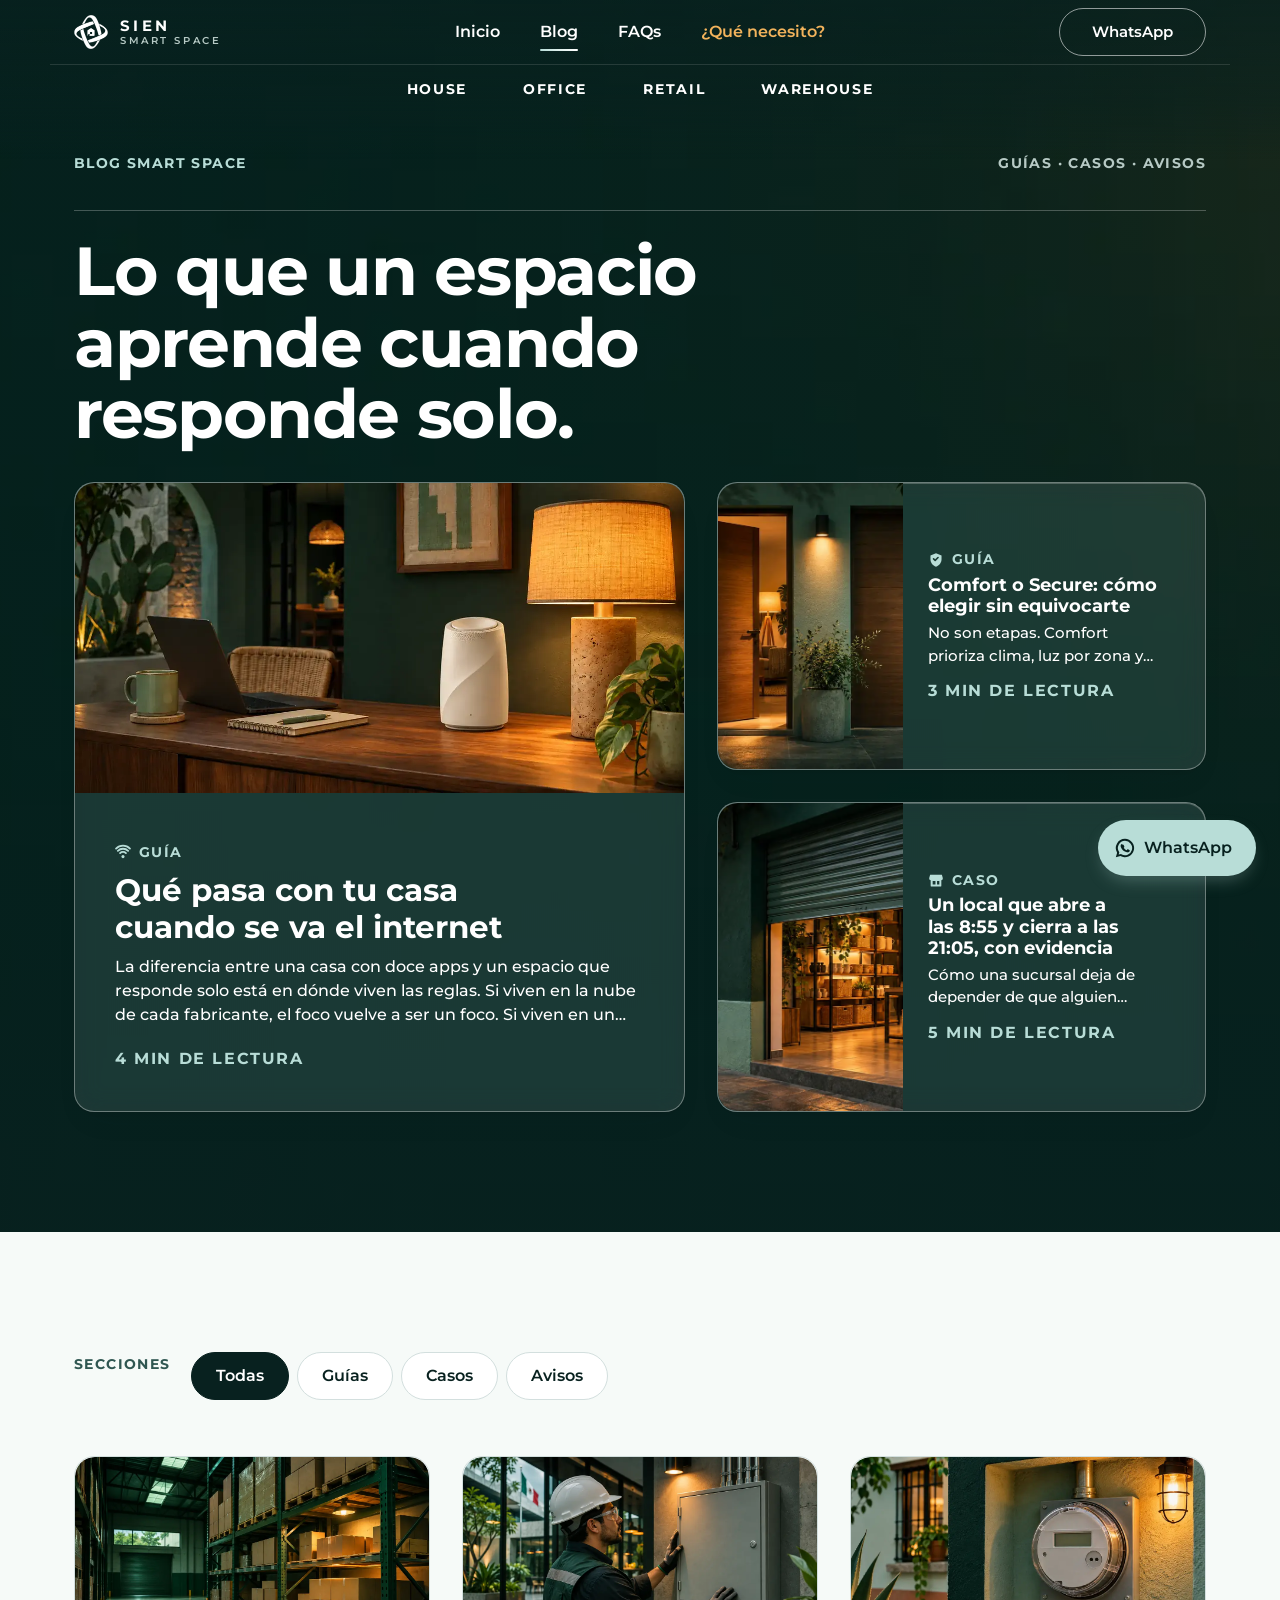
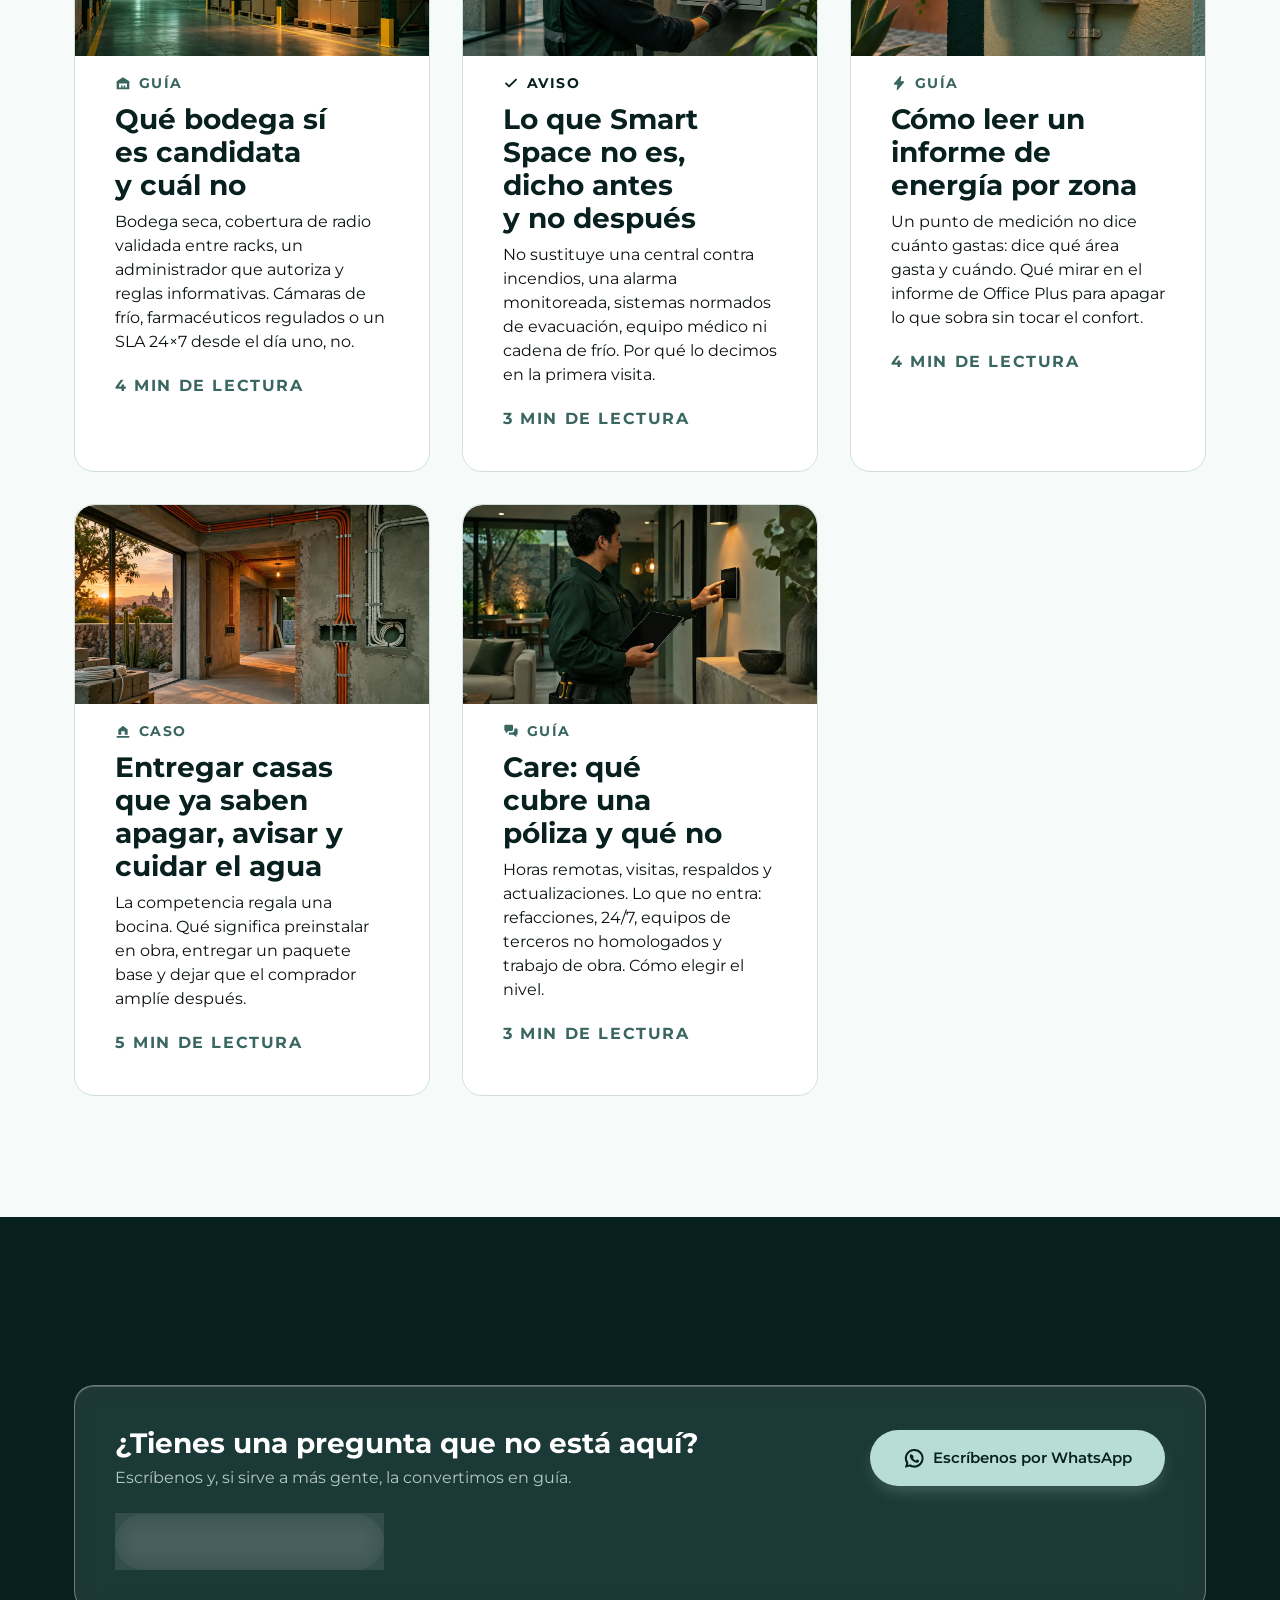
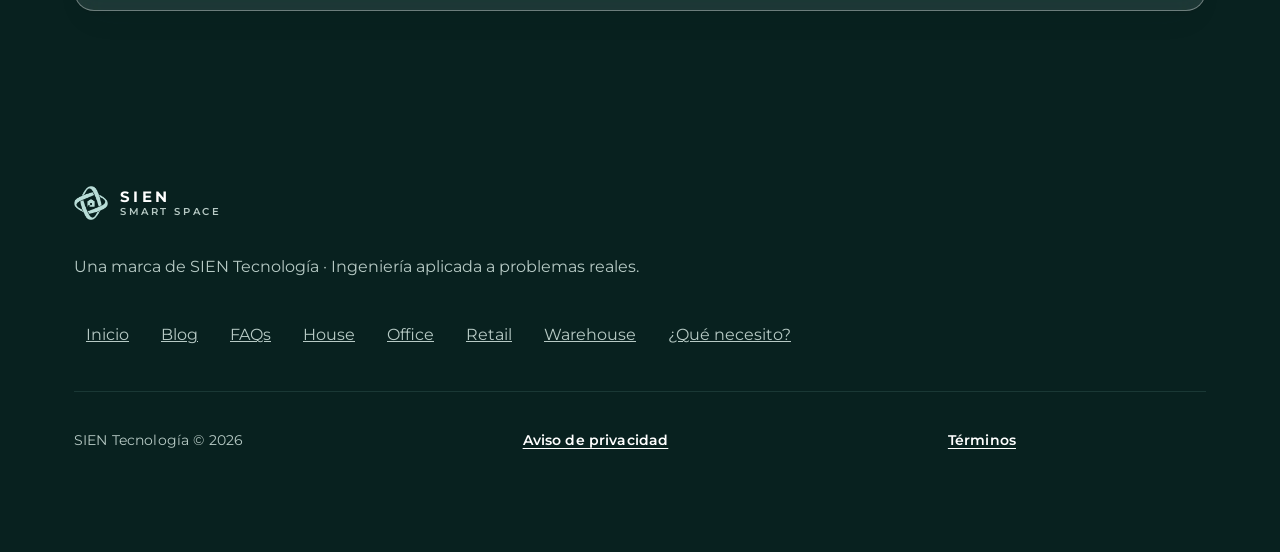
==== commit fd0c0915: "Merge pull request #1 from DC-PRO-AGENCY/fix/icono-whatsapp fix(iconos): separar el auricular del bo" ====
--- a/blog.html
+++ b/blog.html
@@ -11,9 +11,9 @@
 <link rel="icon" href="assets/favicon.svg" type="image/svg+xml">
 <link rel="icon" href="assets/favicon-32.png" sizes="32x32">
 <link rel="apple-touch-icon" href="assets/favicon-180.png">
-
-
-<link rel="preload" href="assets/fuentes/montserrat-latin.woff2" as="font" type="font/woff2" crossorigin>
+<link rel="preconnect" href="https://fonts.googleapis.com">
+<link rel="preconnect" href="https://fonts.gstatic.com" crossorigin>
+<link rel="stylesheet" href="https://fonts.googleapis.com/css2?family=Montserrat:wght@400;500;600;700&display=swap">
 <link rel="stylesheet" href="variables.css">
 <link rel="stylesheet" href="sistema.css">
 <link rel="stylesheet" href="sh.css">
@@ -74,7 +74,7 @@
 <symbol id="i2-tinaco" viewBox="0 0 24 24"><path fill="currentColor" fill-rule="evenodd" d="M4 4.2A2.2 2.2 0 0 1 6.2 2h11.6A2.2 2.2 0 0 1 20 4.2v15.6a2.2 2.2 0 0 1-2.2 2.2H6.2A2.2 2.2 0 0 1 4 19.8zM6.8 11.6v7.2h10.4v-7.2c-1.7 1.3-3.5 1.3-5.2 0-1.7 1.3-3.5 1.3-5.2 0z"/></symbol>
 <symbol id="i2-flecha" viewBox="0 0 24 24"><path fill="none" stroke="currentColor" stroke-width="2.75" stroke-linecap="round" stroke-linejoin="round" d="M5 19 19 5M8.6 5H19v10.4"/></symbol>
 <symbol id="i2-check" viewBox="0 0 24 24"><path fill="none" stroke="currentColor" stroke-width="2.75" stroke-linecap="round" stroke-linejoin="round" d="m4.5 12.6 4.6 4.6L19.5 6.8"/></symbol>
-<symbol id="i2-whatsapp" viewBox="0 0 24 24"><path fill="currentColor" fill-rule="evenodd" d="M12 2a10 10 0 0 0-8.6 15.1L2 22l5-1.3A10 10 0 1 0 12 2zm0 2.2a7.8 7.8 0 1 1-4 14.5l-.3-.2-2.6.7.7-2.5-.2-.3A7.8 7.8 0 0 1 12 4.2zM8.9 7.6c-.2 0-.5 0-.7.3-.3.3-1 1-1 2.4s1 2.8 1.2 3c.1.2 2 3.2 5 4.4 2.4 1 2.9.8 3.4.7.5 0 1.7-.7 1.9-1.4.2-.7.2-1.2.2-1.4l-.5-.3-1.8-.9c-.3-.1-.4-.1-.6.1l-.8 1c-.2.2-.3.2-.6.1a6.4 6.4 0 0 1-3.2-2.8c-.2-.4.2-.4.6-1.2.1-.2 0-.4 0-.5l-.9-2c-.2-.5-.4-.5-.6-.5h-.6z"/></symbol>
+<symbol id="i2-whatsapp" viewBox="0 0 24 24"><path fill="currentColor" fill-rule="evenodd" d="M12 2a10 10 0 0 0-8.6 15.1L2 22l5-1.3A10 10 0 1 0 12 2zm0 2.2a7.8 7.8 0 1 1-4 14.5l-.3-.2-2.6.7.7-2.5-.2-.3A7.8 7.8 0 0 1 12 4.2z"/><path fill="currentColor" transform="translate(12.2 12.2) scale(.85) translate(-13.05 -13.04)" d="M8.9 7.6c-.2 0-.5 0-.7.3-.3.3-1 1-1 2.4s1 2.8 1.2 3c.1.2 2 3.2 5 4.4 2.4 1 2.9.8 3.4.7.5 0 1.7-.7 1.9-1.4.2-.7.2-1.2.2-1.4l-.5-.3-1.8-.9c-.3-.1-.4-.1-.6.1l-.8 1c-.2.2-.3.2-.6.1a6.4 6.4 0 0 1-3.2-2.8c-.2-.4.2-.4.6-1.2.1-.2 0-.4 0-.5l-.9-2c-.2-.5-.4-.5-.6-.5h-.6z"/></symbol>
 </defs></svg>
 <header class="cabecera sh-cabecera-2" data-cabecera data-superficie="heroe">
   <div class="wrap cabecera__fila">
@@ -137,8 +137,7 @@
       <span class="sh-diario__edicion">Guías · Casos · Avisos</span>
     </div>
     <h1 class="t-h1 sh-entra sh-entra--izq" style="--e:120ms">Lo que un espacio aprende cuando responde solo.</h1>
-    <h2 class="sr-solo">Notas destacadas</h2>
-      <div class="sh-diario__portada">
+    <div class="sh-diario__portada">
       <article class="sh-nota sh-nota--grande" data-reveal="fade-up" data-reveal-delay="360"><a href="#" data-nota="qu-pasa-con-tu-casa-cuando-se-va-el-inte"><img class="sh-nota__img" src="assets/blog-nota-01.webp" alt="" width="1200" height="675" loading="lazy" decoding="async"><span class="sh-nota__cat sh-nota__cat--guia"><svg class="sh-ico"><use href="#i2-senal"/></svg>Guía</span><h3>Qué pasa con tu casa cuando se va el internet</h3><p>La diferencia entre una casa con doce apps y un espacio que responde solo está en dónde viven las reglas. Si viven en la nube de cada fabricante, el foco vuelve a ser un foco. Si viven en un controlador dentro de tu casa, todo sigue funcionando.</p><small>4 min de lectura</small></a></article>
       <div class="sh-diario__lado">
         <article class="sh-nota" data-reveal="fade-up" data-reveal-delay="480"><a href="#" data-nota="comfort-o-secure-c-mo-elegir-sin-equivoc"><img class="sh-nota__img" src="assets/blog-nota-02.webp" alt="" width="1200" height="675" loading="lazy" decoding="async"><span class="sh-nota__cat sh-nota__cat--guia"><svg class="sh-ico"><use href="#i2-escudo"/></svg>Guía</span><h3>Comfort o Secure: cómo elegir sin equivocarte</h3><p>No son etapas. Comfort prioriza clima, luz por zona y escenas; Secure prioriza accesos, cámaras con grabación local y evidencia. Eliges según lo que quieres resolver hoy; después se crece sobre el mismo sistema.</p><small>3 min de lectura</small></a></article>
--- a/sh.css
+++ b/sh.css
@@ -1128,3 +1128,113 @@
   .colofon__redes{display:grid;grid-template-columns:repeat(2,minmax(0,1fr));column-gap:var(--s-5);row-gap:0;width:100%}
   .colofon .colofon__redes a{width:auto;justify-content:flex-start;padding-inline:0;margin:0}
 }
+
+/* ── una tarjeta = una vista (DC PRO, 2026-11-05) ──
+   Criterio: ninguna tarjeta más alta que la pantalla (celular 390×844,
+   tablet 820×1180, laptop 1366×768) y los grupos largos sin scroll
+   vertical extra: en celular se deslizan en horizontal. */
+
+/* 1 · Carrusel horizontal reutilizable (celular) */
+@media(max-width:639px){
+  .sh-puertas--4,.sh-pilares,.sh-jornada,.sh-paqs{display:grid;grid-template-columns:none;grid-auto-flow:column;grid-auto-columns:86%;gap:var(--s-3);overflow-x:auto;overscroll-behavior-x:contain;scroll-snap-type:x mandatory;scroll-padding-inline:var(--s-5);margin-inline:calc(-1 * var(--s-5));padding:var(--s-2) var(--s-5) var(--s-4);scrollbar-width:thin}
+  .sh-puertas--4>li,.sh-pilares>li,.sh-jornada>li,.sh-paqs>li{scroll-snap-align:start}
+  .sh-jornada:before,.sh-jornada:after{display:none}
+  .sh-jornada .sh-hora{margin-left:0}
+  .sh-puerta{min-height:0}
+  /* capacidades: 8 tarjetas cortas en 2 columnas, todas a la vista */
+  .sh-caps{grid-template-columns:repeat(2,minmax(0,1fr));gap:var(--s-3)}
+  .sh-caps .sh-cap{--rc-pad:var(--s-4)}
+  .sh-caps .sh-cap button{grid-template-columns:auto minmax(0,1fr);column-gap:var(--s-2)}
+  .sh-caps .sh-cap button b{font-size:1.0625rem}
+  .sh-caps .sh-cap button p{font-size:.9375rem;line-height:1.4}
+}
+/* tablet: paquetes y Care deslizables, 2 a la vista */
+@media(min-width:640px) and (max-width:899px){
+  .sh-paqs{display:grid;grid-template-columns:none;grid-auto-flow:column;grid-auto-columns:calc(50% - var(--s-3));gap:var(--s-4);overflow-x:auto;overscroll-behavior-x:contain;scroll-snap-type:x mandatory;padding-bottom:var(--s-4);scrollbar-width:thin}
+  .sh-paqs>li{scroll-snap-align:start}
+}
+
+/* 2 · Fichas de paquete compactas (celular/tablet) */
+@media(max-width:899px){
+  .sh-ficha{--rc-pad:var(--s-5);gap:var(--s-3)}
+  .sh-ficha dt{text-transform:none;letter-spacing:0;font-size:.875rem;font-weight:var(--peso-semi);line-height:1.3}
+  .sh-ficha dd{font-size:.9375rem;line-height:1.4}
+  .sh-ficha__fila{padding-bottom:var(--s-2);gap:0}
+  .sh-ficha dl{gap:var(--s-2)}
+  .sh-paqs .sh-puerta .btn{min-height:48px;margin-top:0}
+}
+
+/* 3 · Laptop: tabla de paquetes en una vista */
+@media(min-width:900px){
+  .sh-mostrador th,.sh-mostrador td{padding:.5rem var(--s-3);line-height:1.35}
+  .sh-mostrador table{font-size:.9375rem}
+  .sh-mostrador thead th{padding-top:var(--s-4);padding-bottom:var(--s-3)}
+  .sh-mostrador tbody th{font-size:.875rem}
+}
+
+/* 4 · Blog portada en laptop: notas laterales horizontales */
+@media(min-width:900px){
+  .sh-diario__lado .sh-nota a{grid-template-columns:42% minmax(0,1fr);grid-template-rows:none;column-gap:var(--s-4);align-content:center}
+  .sh-diario__lado .sh-nota__img{grid-column:1;grid-row:1 / span 4;width:calc(100% + var(--rc-pad));height:calc(100% + 2 * var(--rc-pad));min-height:100%;margin:calc(-1 * var(--rc-pad)) 0 calc(-1 * var(--rc-pad)) calc(-1 * var(--rc-pad));aspect-ratio:auto;border-radius:var(--r-3) 0 0 var(--r-3)}
+  .sh-diario__lado .sh-nota a>*:not(img){grid-column:2}
+  .sh-diario__lado .sh-nota h3{font-size:1.25rem}
+  .sh-diario__lado .sh-nota p{display:-webkit-box;-webkit-line-clamp:3;-webkit-box-orient:vertical;overflow:hidden}
+  .sh-nota--grande .sh-nota__img{min-height:220px;max-height:46vh}
+  .sh-nota--grande p{display:-webkit-box;-webkit-line-clamp:3;-webkit-box-orient:vertical;overflow:hidden}
+}
+/* fichas en celular: precio y botón en una fila, texto de filas a 14px */
+@media(max-width:639px){
+  .sh-paqs{grid-auto-columns:90%}
+  .sh-ficha{--rc-pad:var(--s-4) var(--s-5);grid-template-columns:minmax(0,1fr) auto;gap:var(--s-2) var(--s-3)}
+  .sh-ficha>*{grid-column:1 / -1}
+  .sh-ficha>em,.sh-ficha>.sh-mostrador__precio{grid-column:1;align-self:center}
+  .sh-ficha>.btn{grid-column:2;align-self:center;justify-self:end;padding-inline:var(--s-4)}
+  .sh-ficha dt{font-size:.8125rem}
+  .sh-ficha dd{font-size:.875rem;line-height:1.35}
+  .sh-ficha__fila:nth-child(n+3){grid-template-columns:minmax(0,1fr) fit-content(48%);column-gap:var(--s-3)}
+}
+@media(max-width:639px){
+  .sh-ficha>i{display:none}                       /* "Start" repetía "House Start" */
+  .sh-ficha__fila:nth-child(-n+2){display:block}
+  .sh-ficha__fila:nth-child(-n+2) dt,.sh-ficha__fila:nth-child(-n+2) dd{display:inline}
+  .sh-ficha__fila:nth-child(-n+2) dt:after{content:" · "}
+}
+@media(max-width:639px){
+  .sh-ficha__fila:nth-child(-n+2){font-size:.875rem;line-height:1.4}
+  .sh-ficha__fila:nth-child(-n+2) dd{line-height:inherit}
+  .sh-ficha>em{font-size:1.1875rem;white-space:nowrap;padding-top:var(--s-2)}
+  .sh-ficha>.btn{min-height:44px;padding-inline:var(--s-3);font-size:.875rem;gap:var(--s-1)}
+}
+@media(max-width:639px){.sh-ficha>em{font-size:1rem;white-space:normal;min-width:0}.sh-ficha>.btn{white-space:nowrap}}
+/* laptop: tabla de paquetes compacta (cabe en 1366×768) */
+@media(min-width:900px){
+  .sh-mostrador table{font-size:.875rem}
+  .sh-mostrador tbody th{width:27%;font-size:.8125rem;line-height:1.3}
+  .sh-mostrador th,.sh-mostrador td{padding:.4rem .75rem;line-height:1.3}
+  .sh-mostrador thead th{padding-top:var(--s-3);padding-bottom:var(--s-2);font-size:1.125rem}
+  .sh-mostrador thead th i{margin-bottom:0}
+  .sh-mostrador__precio em{font-size:1.25rem}
+  .sh-mostrador td .btn,.sh-mostrador__cta .btn{min-height:44px;padding-inline:var(--s-4);font-size:.875rem}
+}
+@media(min-width:1200px){
+  .sh-mostrador--tabla{width:min(calc(100vw - 64px),1300px);margin-left:calc((100% - min(calc(100vw - 64px),1300px)) / 2)}
+  .sh-mostrador tbody th{width:24%}
+  .sh-mostrador th,.sh-mostrador td{line-height:1.25}
+  .sh-mostrador__precio td,.sh-mostrador__cta td{padding-block:.35rem}
+}
+@media(min-width:1200px){.sh-mostrador thead th{padding-top:var(--s-2)}}
+@media(min-width:900px){
+  .sh-diario__portada{grid-template-columns:minmax(0,1.25fr) minmax(0,1fr)}
+  .sh-nota--grande h3{font-size:clamp(1.625rem,1rem + 1.2vw,2.125rem);max-width:none}
+  .sh-diario__lado .sh-nota a{grid-template-columns:38% minmax(0,1fr);gap:var(--s-1) var(--s-4)}
+  .sh-diario__lado .sh-nota h3{font-size:1.125rem}
+  .sh-diario__lado .sh-nota p{-webkit-line-clamp:2;font-size:.9375rem}
+  .sh-diario__lado .sh-nota small{padding-top:var(--s-2)}
+}
+@media(min-width:900px){.sh-diario__lado .sh-nota__img{height:auto;min-height:0;align-self:stretch;object-fit:cover}}
+@media(min-width:900px){
+  .sh-diario__lado .sh-nota a{position:relative;grid-template-columns:minmax(0,1fr);padding-left:calc(38% + var(--s-5))}
+  .sh-diario__lado .sh-nota a>*:not(img){grid-column:1}
+  .sh-diario__lado .sh-nota__img{position:absolute;top:0;bottom:0;left:0;width:38%;height:100%;margin:0;grid-row:auto;border-radius:var(--r-3) 0 0 var(--r-3)}
+}
+@media(min-width:900px){.sh-diario__lado .sh-nota__img{grid-column:auto;grid-row:auto}}
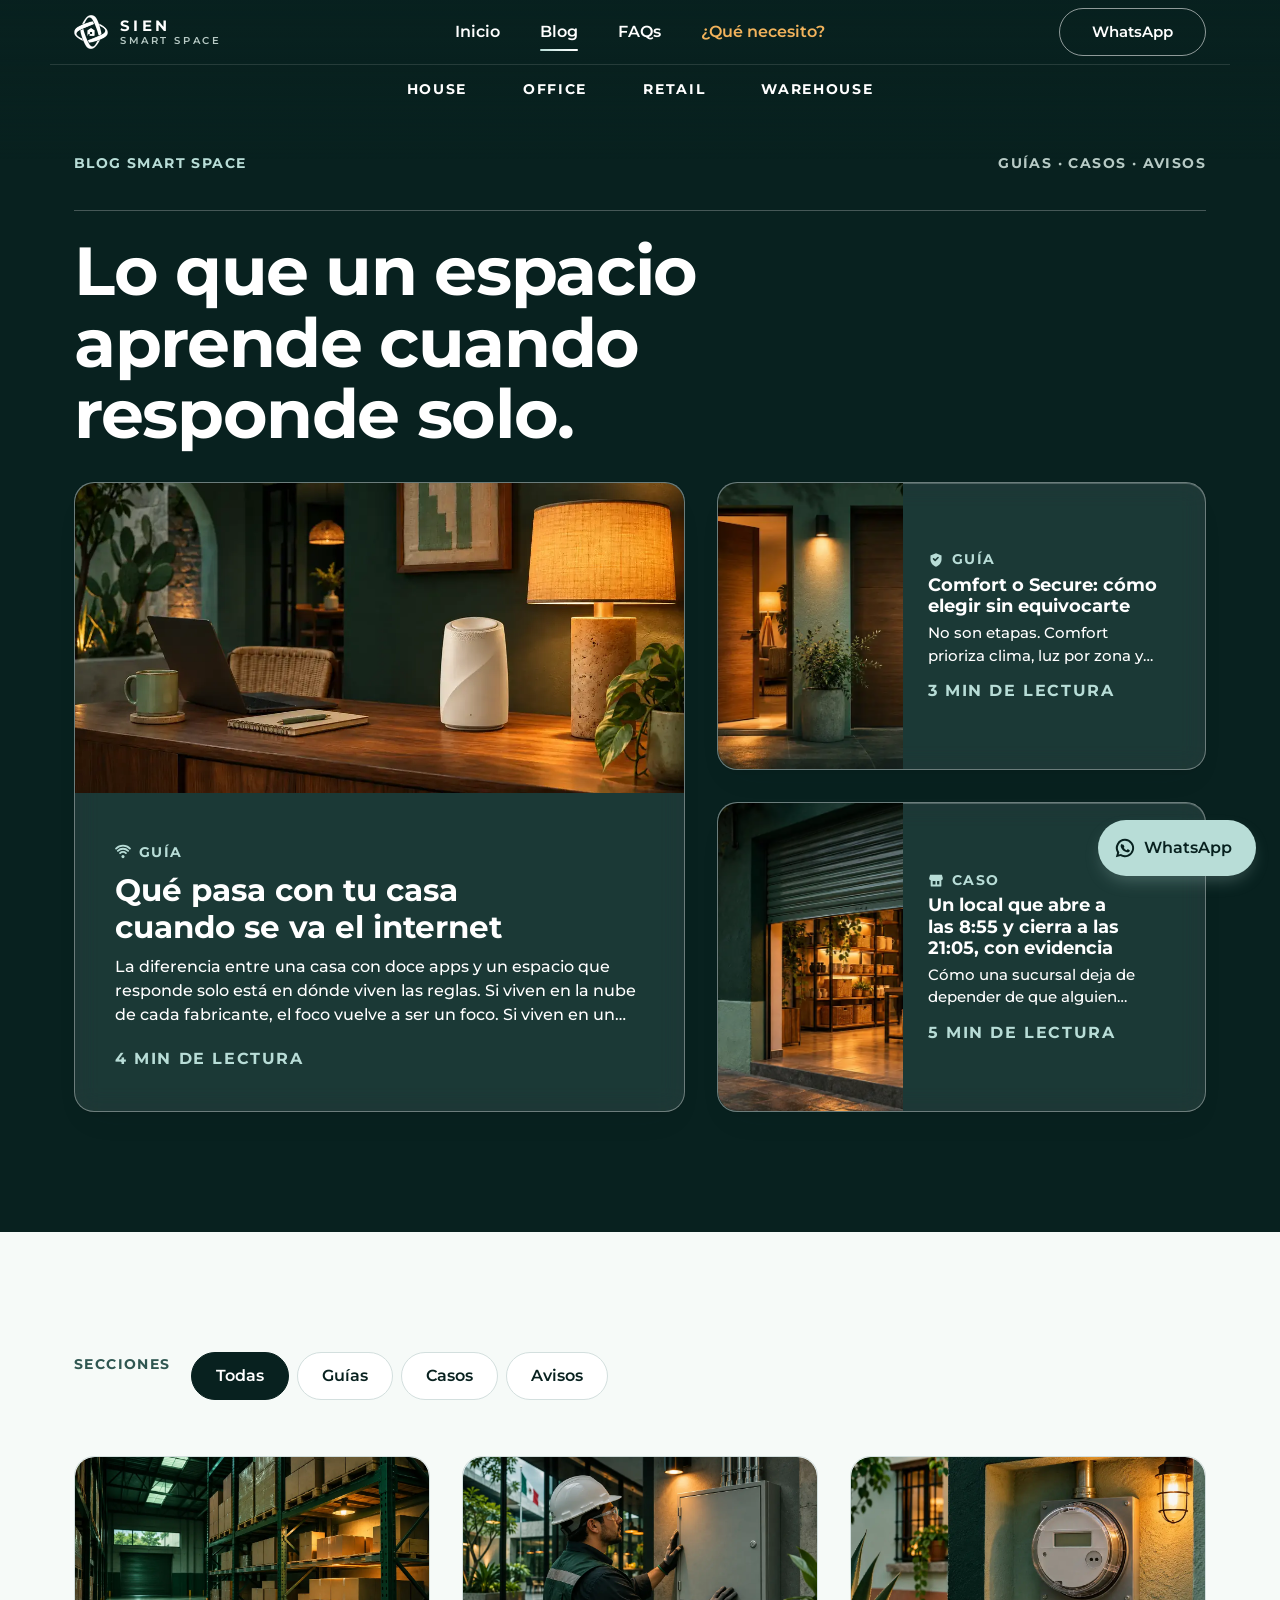
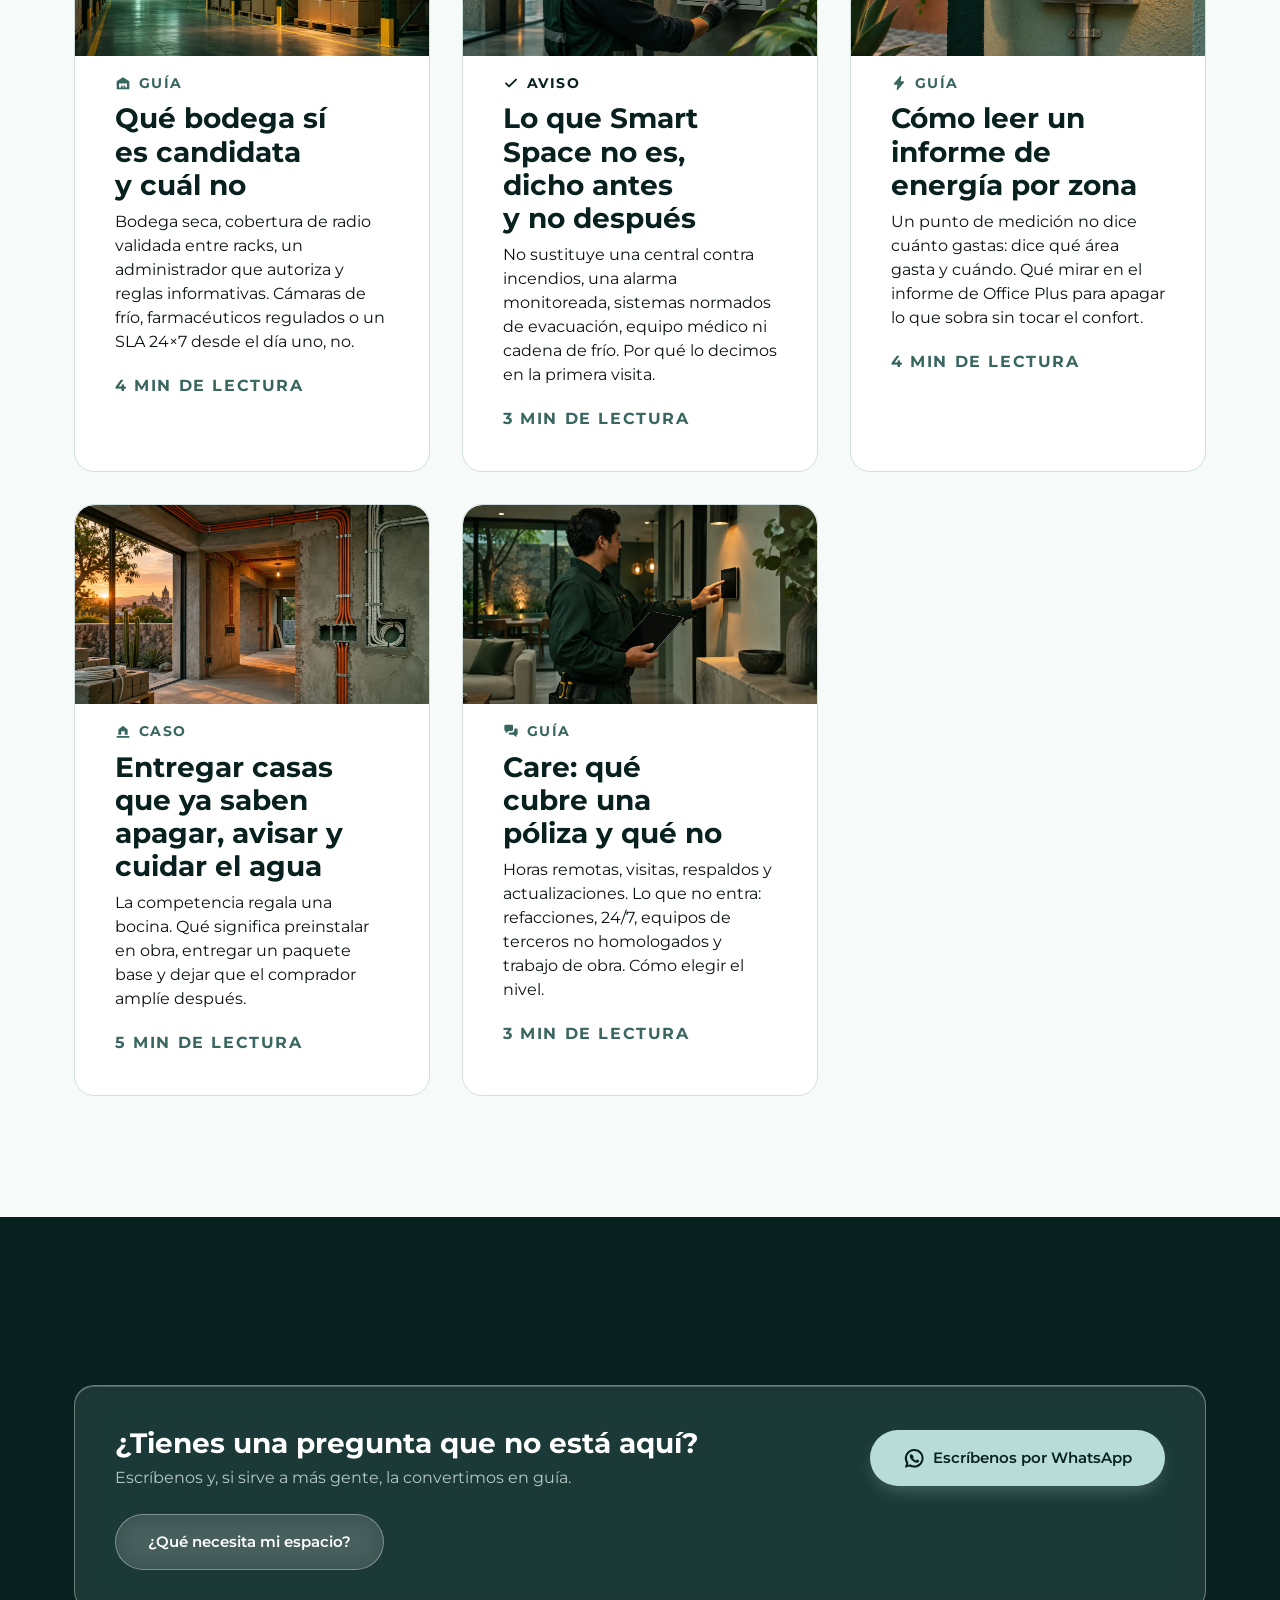
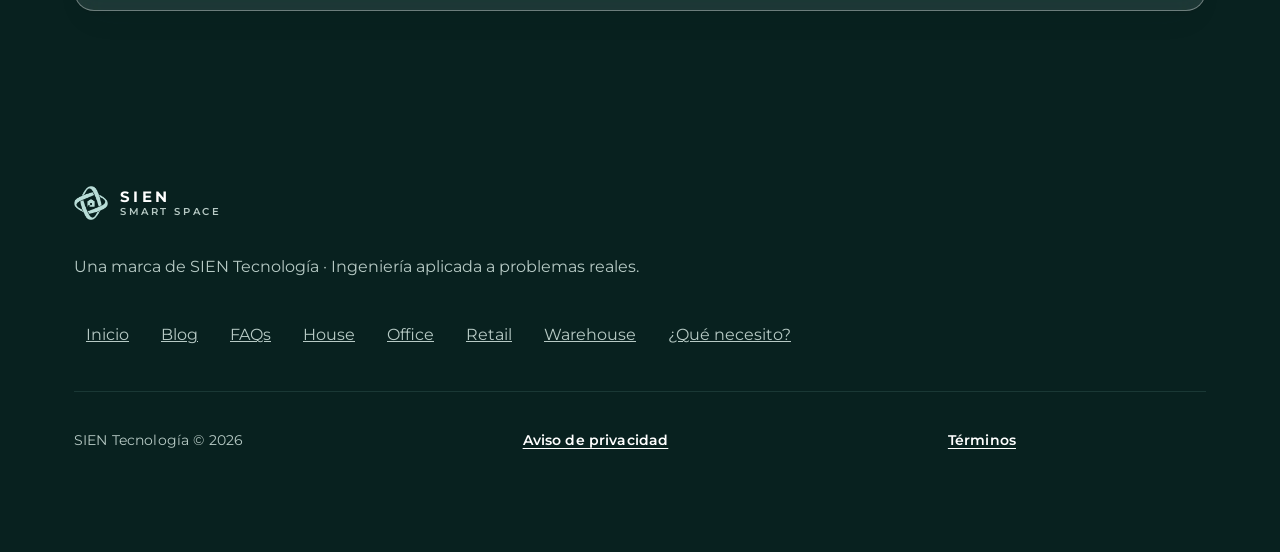
==== commit c3c4f328: "Merge pull request #2 from DC-PRO-AGENCY/fix/blog-imagenes-tarjetas Fix/blog imagenes tarjetas" ====
--- a/blog.html
+++ b/blog.html
@@ -11,9 +11,9 @@
 <link rel="icon" href="assets/favicon.svg" type="image/svg+xml">
 <link rel="icon" href="assets/favicon-32.png" sizes="32x32">
 <link rel="apple-touch-icon" href="assets/favicon-180.png">
-<link rel="preconnect" href="https://fonts.googleapis.com">
-<link rel="preconnect" href="https://fonts.gstatic.com" crossorigin>
-<link rel="stylesheet" href="https://fonts.googleapis.com/css2?family=Montserrat:wght@400;500;600;700&display=swap">
+
+
+<link rel="preload" href="assets/fuentes/montserrat-latin.woff2" as="font" type="font/woff2" crossorigin>
 <link rel="stylesheet" href="variables.css">
 <link rel="stylesheet" href="sistema.css">
 <link rel="stylesheet" href="sh.css">
@@ -137,7 +137,8 @@
       <span class="sh-diario__edicion">Guías · Casos · Avisos</span>
     </div>
     <h1 class="t-h1 sh-entra sh-entra--izq" style="--e:120ms">Lo que un espacio aprende cuando responde solo.</h1>
-    <div class="sh-diario__portada">
+    <h2 class="sr-solo">Notas destacadas</h2>
+      <div class="sh-diario__portada">
       <article class="sh-nota sh-nota--grande" data-reveal="fade-up" data-reveal-delay="360"><a href="#" data-nota="qu-pasa-con-tu-casa-cuando-se-va-el-inte"><img class="sh-nota__img" src="assets/blog-nota-01.webp" alt="" width="1200" height="675" loading="lazy" decoding="async"><span class="sh-nota__cat sh-nota__cat--guia"><svg class="sh-ico"><use href="#i2-senal"/></svg>Guía</span><h3>Qué pasa con tu casa cuando se va el internet</h3><p>La diferencia entre una casa con doce apps y un espacio que responde solo está en dónde viven las reglas. Si viven en la nube de cada fabricante, el foco vuelve a ser un foco. Si viven en un controlador dentro de tu casa, todo sigue funcionando.</p><small>4 min de lectura</small></a></article>
       <div class="sh-diario__lado">
         <article class="sh-nota" data-reveal="fade-up" data-reveal-delay="480"><a href="#" data-nota="comfort-o-secure-c-mo-elegir-sin-equivoc"><img class="sh-nota__img" src="assets/blog-nota-02.webp" alt="" width="1200" height="675" loading="lazy" decoding="async"><span class="sh-nota__cat sh-nota__cat--guia"><svg class="sh-ico"><use href="#i2-escudo"/></svg>Guía</span><h3>Comfort o Secure: cómo elegir sin equivocarte</h3><p>No son etapas. Comfort prioriza clima, luz por zona y escenas; Secure prioriza accesos, cámaras con grabación local y evidencia. Eliges según lo que quieres resolver hoy; después se crece sobre el mismo sistema.</p><small>3 min de lectura</small></a></article>
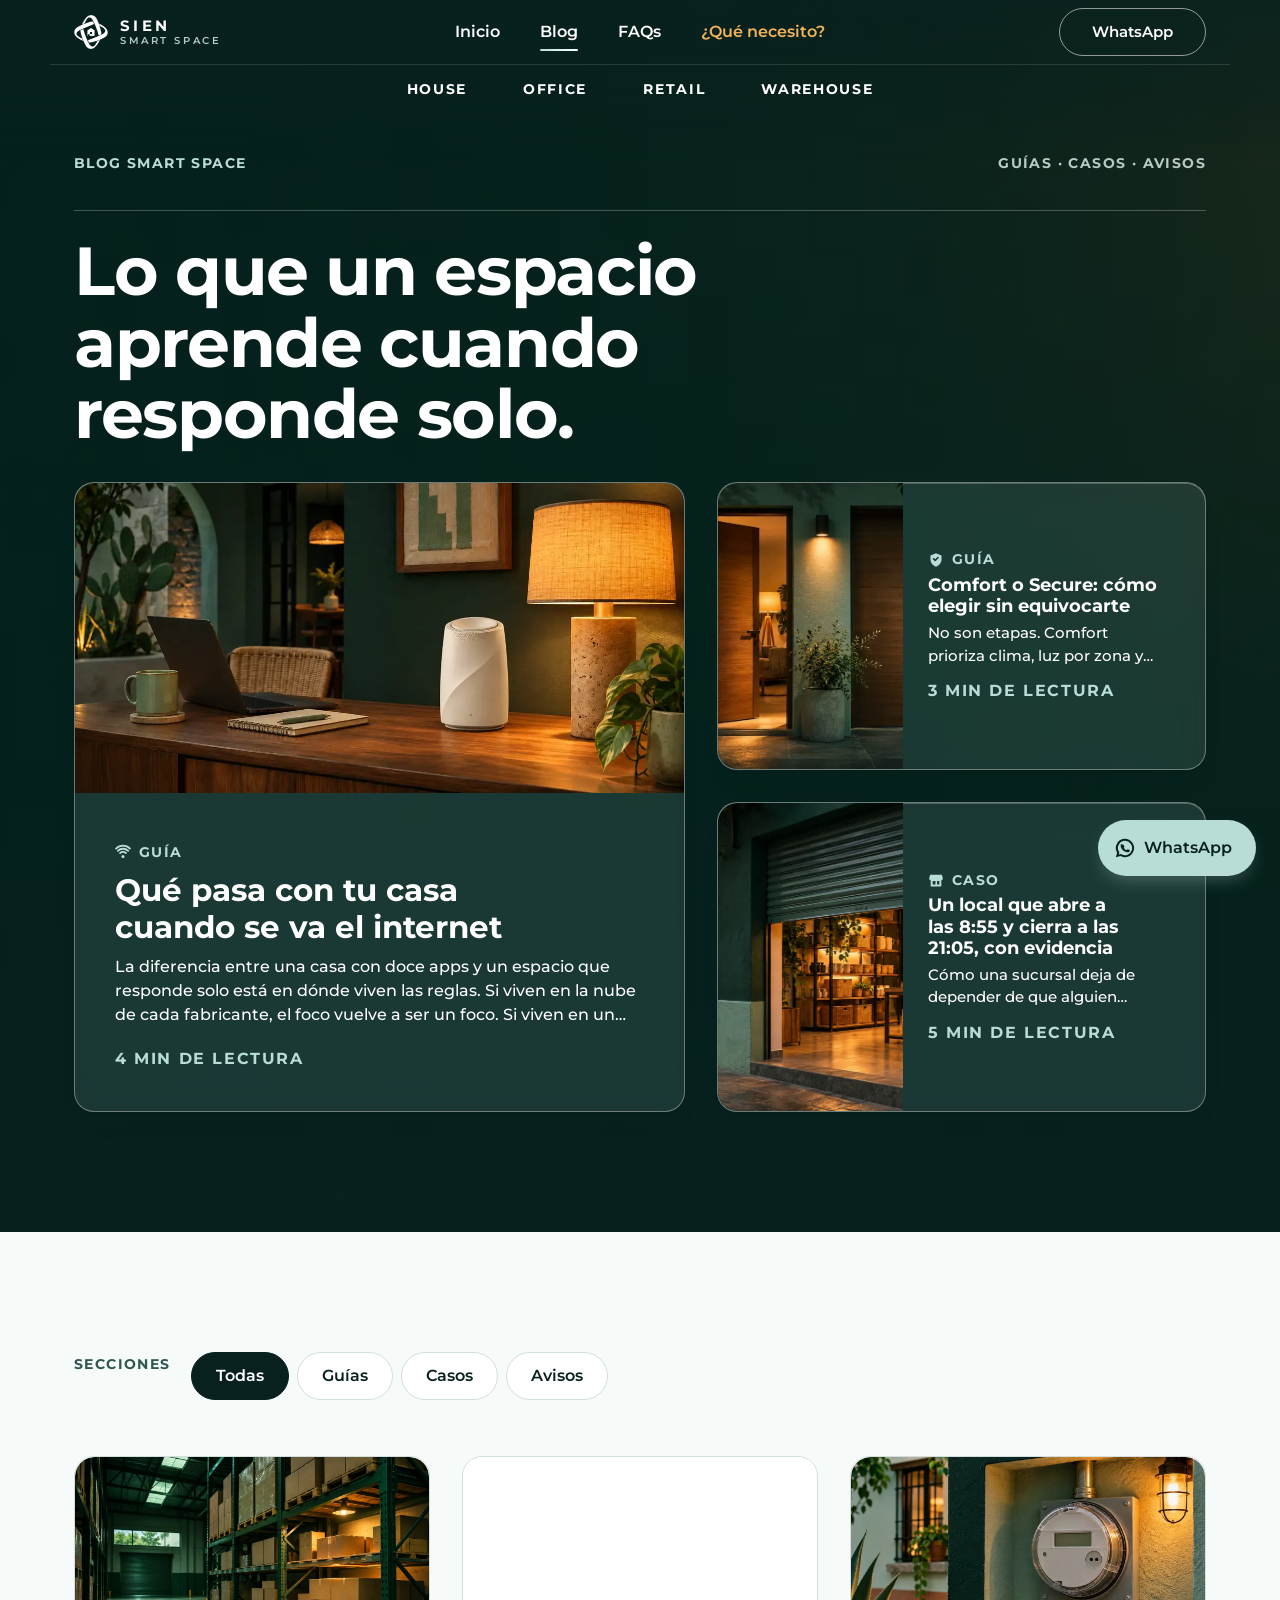
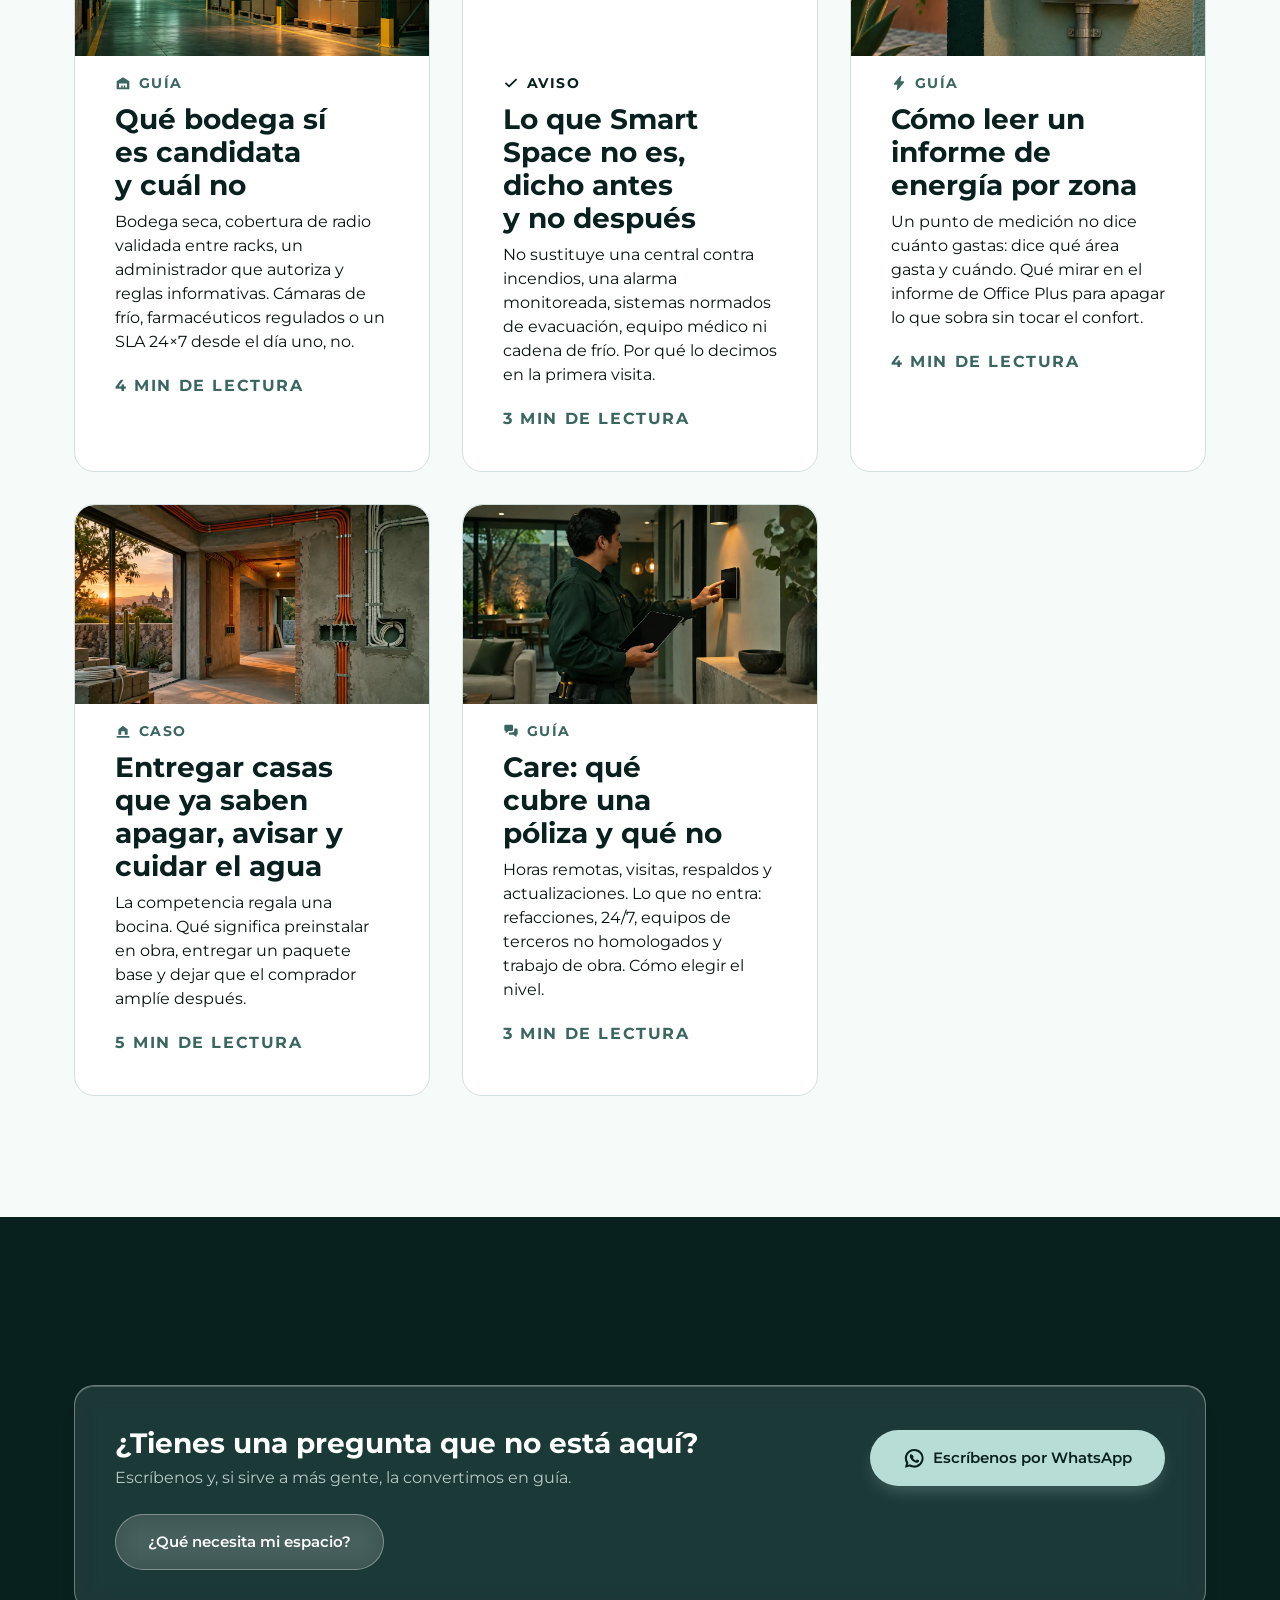
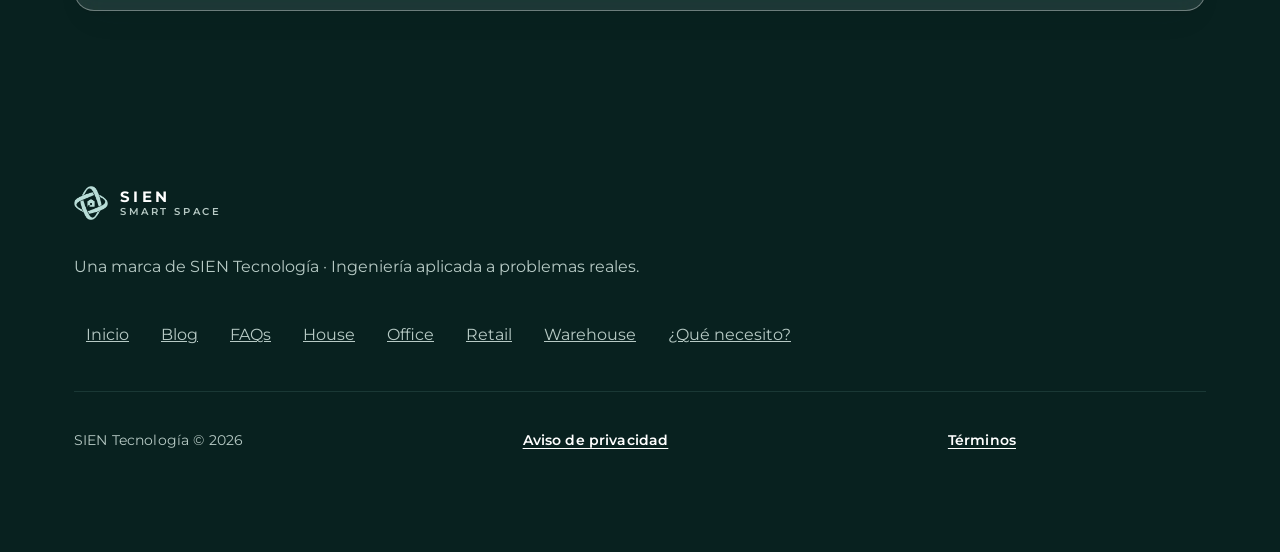
==== commit 493e3c9a: "chore(cache): versionar CSS y JS para saltar la caché del CDN de Hostinger El CDN servía sh.css viej" ====
--- a/blog.html
+++ b/blog.html
@@ -14,11 +14,11 @@
 
 
 <link rel="preload" href="assets/fuentes/montserrat-latin.woff2" as="font" type="font/woff2" crossorigin>
-<link rel="stylesheet" href="variables.css">
-<link rel="stylesheet" href="sistema.css">
-<link rel="stylesheet" href="sh.css">
-<script src="interacciones.js" defer></script>
-<script src="sh.js" defer></script>
+<link rel="stylesheet" href="variables.css?v=20261105">
+<link rel="stylesheet" href="sistema.css?v=20261105">
+<link rel="stylesheet" href="sh.css?v=20261105">
+<script src="interacciones.js?v=20261105" defer></script>
+<script src="sh.js?v=20261105" defer></script>
 <link rel="canonical" href="https://PENDIENTE-DOMINIO/blog">
 <meta property="og:type" content="website">
 <meta property="og:site_name" content="SIEN Smart Space">
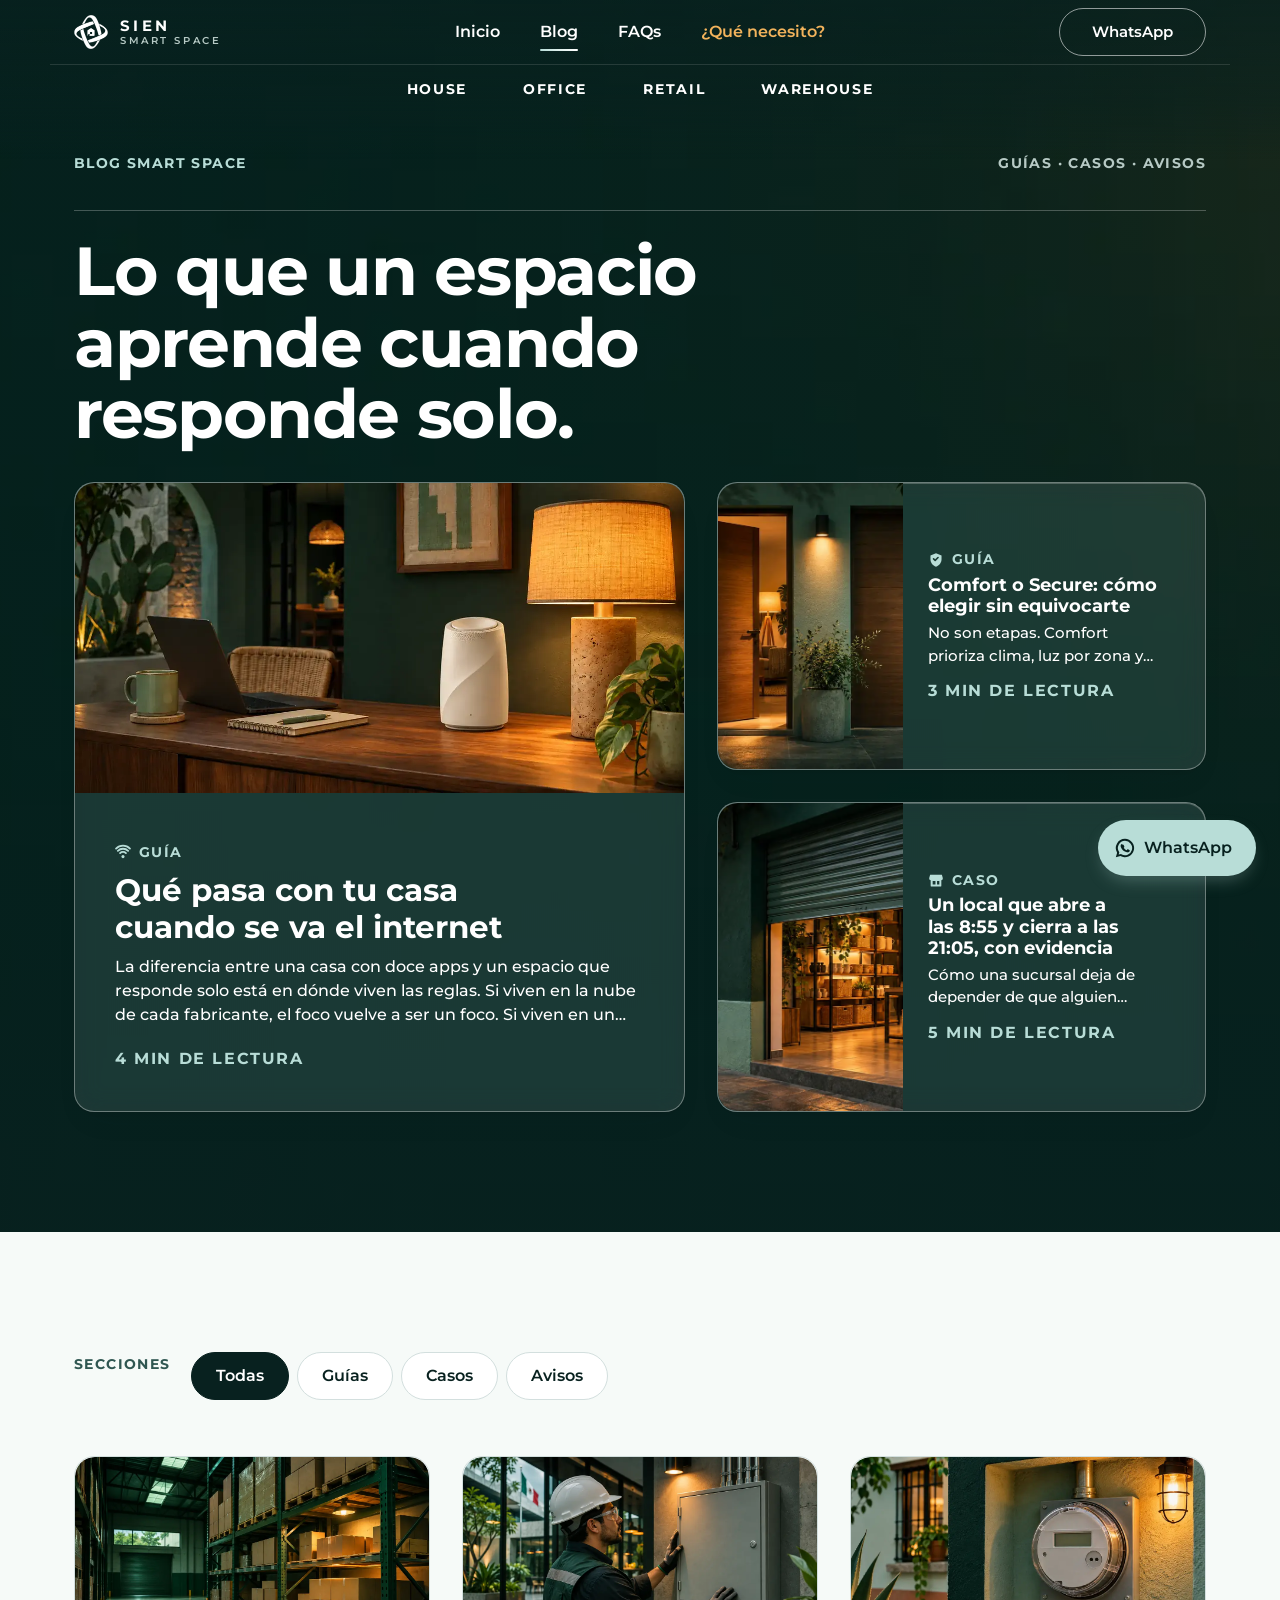
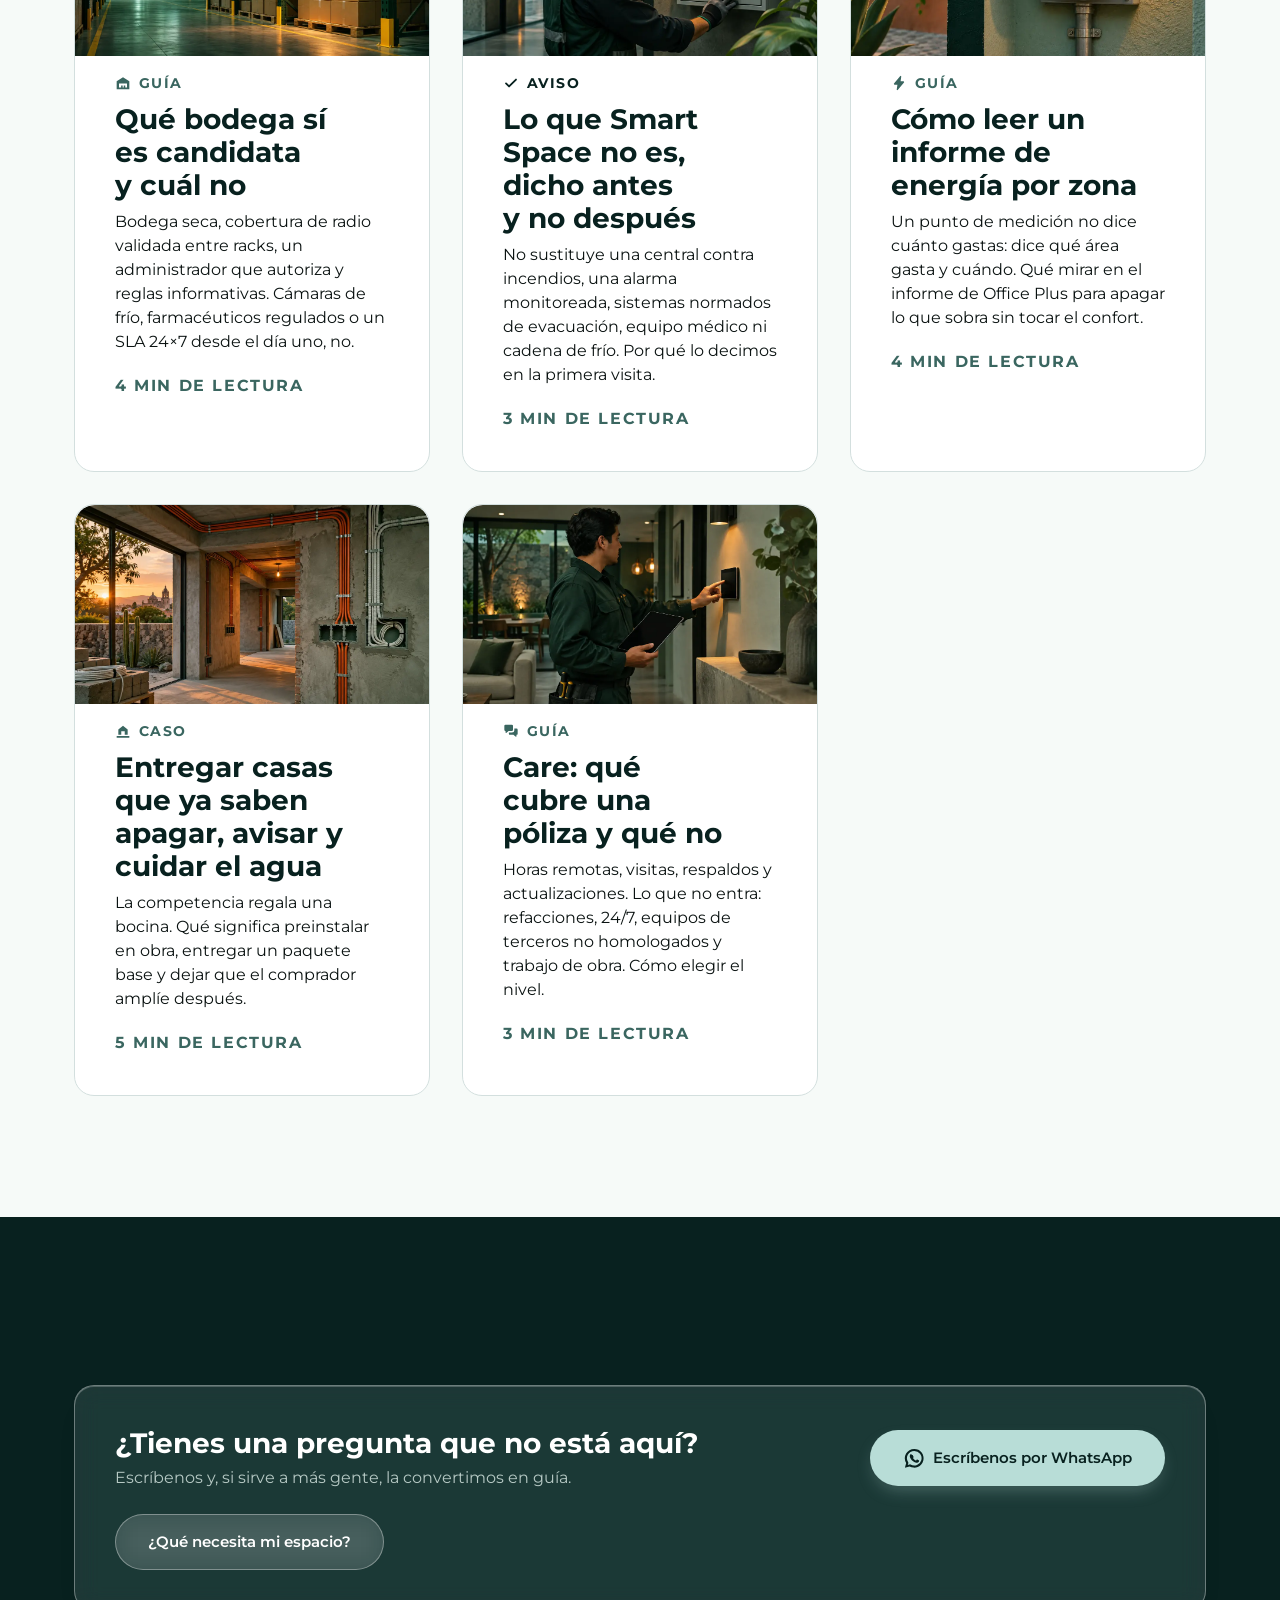
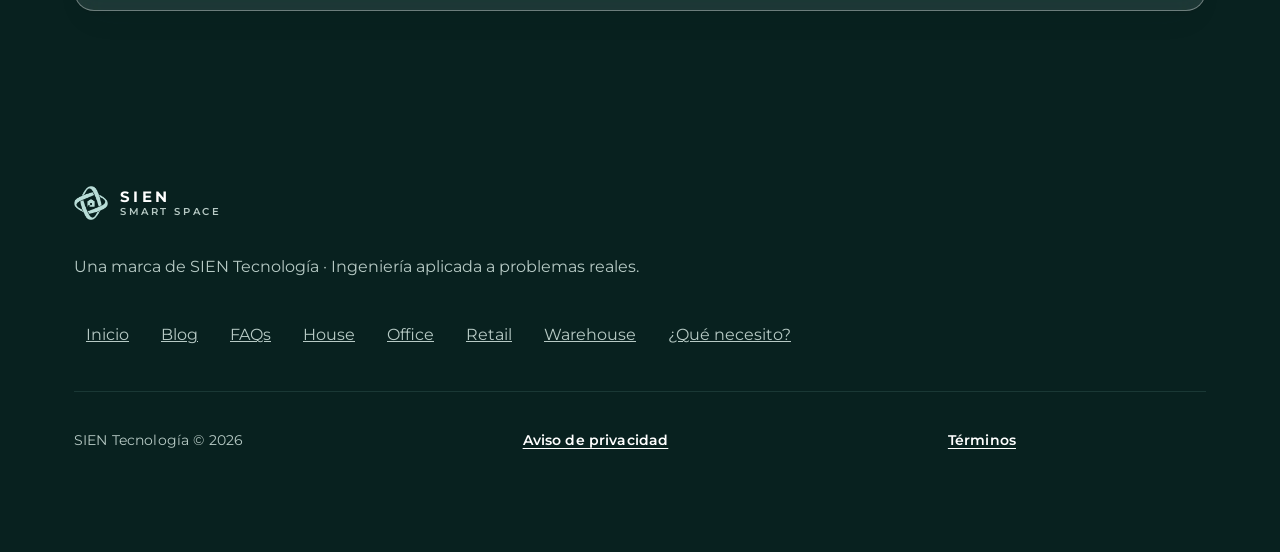
==== commit 1ec2e45b: "fix(ux): menú móvil, quiz, tarjetas Care y botón de desarrollo - Menú hamburguesa (iPhone): .cabecer" ====
--- a/blog.html
+++ b/blog.html
@@ -14,11 +14,11 @@
 
 
 <link rel="preload" href="assets/fuentes/montserrat-latin.woff2" as="font" type="font/woff2" crossorigin>
-<link rel="stylesheet" href="variables.css?v=20261105">
-<link rel="stylesheet" href="sistema.css?v=20261105">
-<link rel="stylesheet" href="sh.css?v=20261105">
-<script src="interacciones.js?v=20261105" defer></script>
-<script src="sh.js?v=20261105" defer></script>
+<link rel="stylesheet" href="variables.css?v=20261105e">
+<link rel="stylesheet" href="sistema.css?v=20261105e">
+<link rel="stylesheet" href="sh.css?v=20261105e">
+<script src="interacciones.js?v=20261105e" defer></script>
+<script src="sh.js?v=20261105e" defer></script>
 <link rel="canonical" href="https://PENDIENTE-DOMINIO/blog">
 <meta property="og:type" content="website">
 <meta property="og:site_name" content="SIEN Smart Space">
--- a/sh.css
+++ b/sh.css
@@ -1238,3 +1238,56 @@
   .sh-diario__lado .sh-nota__img{position:absolute;top:0;bottom:0;left:0;width:38%;height:100%;margin:0;grid-row:auto;border-radius:var(--r-3) 0 0 var(--r-3)}
 }
 @media(min-width:900px){.sh-diario__lado .sh-nota__img{grid-column:auto;grid-row:auto}}
+/* "Hablemos de tu desarrollo" en una línea */
+.sh-red__reporte .btn{white-space:nowrap;padding-inline:var(--s-4);font-size:.9375rem;justify-self:start;max-width:100%}
+@media(min-width:900px){.sh-red{grid-template-columns:minmax(0,2fr) auto minmax(310px,1.15fr)}}
+@media(min-width:900px) and (max-width:1099px){.sh-red{grid-template-columns:minmax(0,1fr)}.sh-red__flecha .sh-ico{transform:rotate(90deg)}}
+/* paquetes y Care: tarjetas del mismo alto y precio alineado abajo */
+.sh-paqs>li{display:grid}
+.sh-paqs .sh-puerta{height:100%;grid-template-rows:auto auto auto 1fr auto auto}
+.sh-paqs .sh-puerta>em{align-self:end}
+@media(max-width:639px){.sh-paqs .sh-ficha{grid-template-rows:auto 1fr auto}.sh-ficha>em,.sh-ficha>.btn{align-self:end}}
+
+/* ── quiz: opciones legibles (DC PRO, 2026-11-05) ──
+   Con 720px de caja, 32px de relleno, ícono y el punto de "elegida" en la
+   misma fila, al texto de cada opción le quedaban ~100px. */
+@media(min-width:900px){.sh-quiz[data-pantalla=pregunta] .sh-quiz__cuerpo{max-width:940px}}
+.sh-quiz .sh-op{position:relative;padding:var(--s-3) var(--s-6) var(--s-3) var(--s-4);gap:var(--s-3);line-height:1.35;text-wrap:pretty;min-height:60px}
+.sh-quiz .sh-op .sh-ico{width:24px;height:24px;flex:none}
+.sh-quiz .sh-op[aria-pressed=true]:after,.sh-quiz .sh-op[aria-checked=true]:after{position:absolute;top:10px;right:10px;margin:0;width:14px;height:14px;box-shadow:inset 0 0 0 3px var(--tinta-2)}
+.sh-quiz .sh-opciones{gap:var(--s-3)}
+/* 3 opciones: 1 columna hasta 899px, 3 columnas desde 900px */
+@media(min-width:600px) and (max-width:899px){.sh-quiz .sh-opciones--3{grid-template-columns:minmax(0,1fr)}}
+@media(min-width:900px){.sh-quiz .sh-opciones--3{grid-template-columns:repeat(3,minmax(0,1fr))}}
+
+/* ── menú móvil (DC PRO, 2026-11-05) ──
+   .cabecera lleva transform y, al bajar, backdrop-filter: ambos convierten a
+   la cabecera en el bloque contenedor del panel position:fixed, que quedaba
+   del alto de la cabecera (en iPhone se veía el menú encima de la página).
+   Con el panel abierto se quitan y el panel cubre toda la pantalla. */
+html[data-panel-abierto] .cabecera{transition:none!important;transform:none!important;backdrop-filter:none!important;-webkit-backdrop-filter:none!important}
+html[data-panel-abierto],html[data-panel-abierto] body{overflow:hidden}
+.cabecera__panel{height:100vh;height:100dvh;overflow-y:auto;overscroll-behavior:contain;justify-content:flex-start}
+html[data-panel-abierto] .cabecera__fila .sh-marca,html[data-panel-abierto] .cabecera__fila .cabecera__cta{visibility:hidden}
+/* celular: preguntas de 4+ opciones (cortas) en 2 columnas para verlas todas sin scroll */
+@media(max-width:599px){
+  .sh-quiz .sh-opciones--cortas:not(.sh-opciones--3){grid-template-columns:repeat(2,minmax(0,1fr));gap:var(--s-2)}
+  .sh-quiz .sh-opciones--cortas:not(.sh-opciones--3) .sh-op{min-height:56px;padding:var(--s-3) var(--s-5) var(--s-3) var(--s-3);gap:var(--s-2);font-size:.9375rem}
+  .sh-quiz .sh-op .sh-ico{width:22px;height:22px}
+}
+[data-quiz-cambiar]{white-space:nowrap}
+
+/* celular: textos largos en 1 columna compacta; cabecera de pregunta compacta */
+@media(max-width:599px){
+  .sh-quiz[data-pantalla=pregunta] .sh-quiz__cuerpo{padding-top:var(--s-4)}
+  .sh-quiz[data-pantalla=pregunta] .sh-pantalla{gap:var(--s-3)}
+  .sh-quiz[data-pantalla=pregunta] .sh-pantalla h2,.sh-quiz[data-pantalla=pregunta] .sh-pantalla h1{font-size:1.5rem}
+  .sh-quiz[data-pantalla=pregunta] .sh-pantalla .lead{font-size:1rem;line-height:1.45}
+  .sh-quiz .sh-opciones:not(.sh-opciones--cortas):not(.sh-opciones--espacio) .sh-op{min-height:48px;padding:var(--s-2) var(--s-6) var(--s-2) var(--s-4);font-size:.9375rem}
+  .sh-quiz .sh-opciones:not(.sh-opciones--cortas):not(.sh-opciones--espacio){gap:var(--s-2)}
+}
+/* resultado en celular: el momento de la escena baja de renglón si no cabe */
+@media(max-width:759px){.sh-relato .sh-escena{flex-wrap:wrap;row-gap:2px}.sh-relato .sh-escena b{flex:1 1 auto;min-width:0}}
+/* laptop: preguntas de 5+ opciones en 3 columnas (7 opciones en 2 columnas quedaban bajo la barra) */
+@media(min-width:900px){.sh-quiz .sh-opciones:not(.sh-opciones--3):has(>.sh-op:nth-child(5)){grid-template-columns:repeat(3,minmax(0,1fr))}}
+@media(max-width:599px){[data-quiz-marca]{font-size:.75rem;line-height:1.3}[data-quiz-cambiar]{min-height:40px;padding-inline:var(--s-4);font-size:.875rem}}
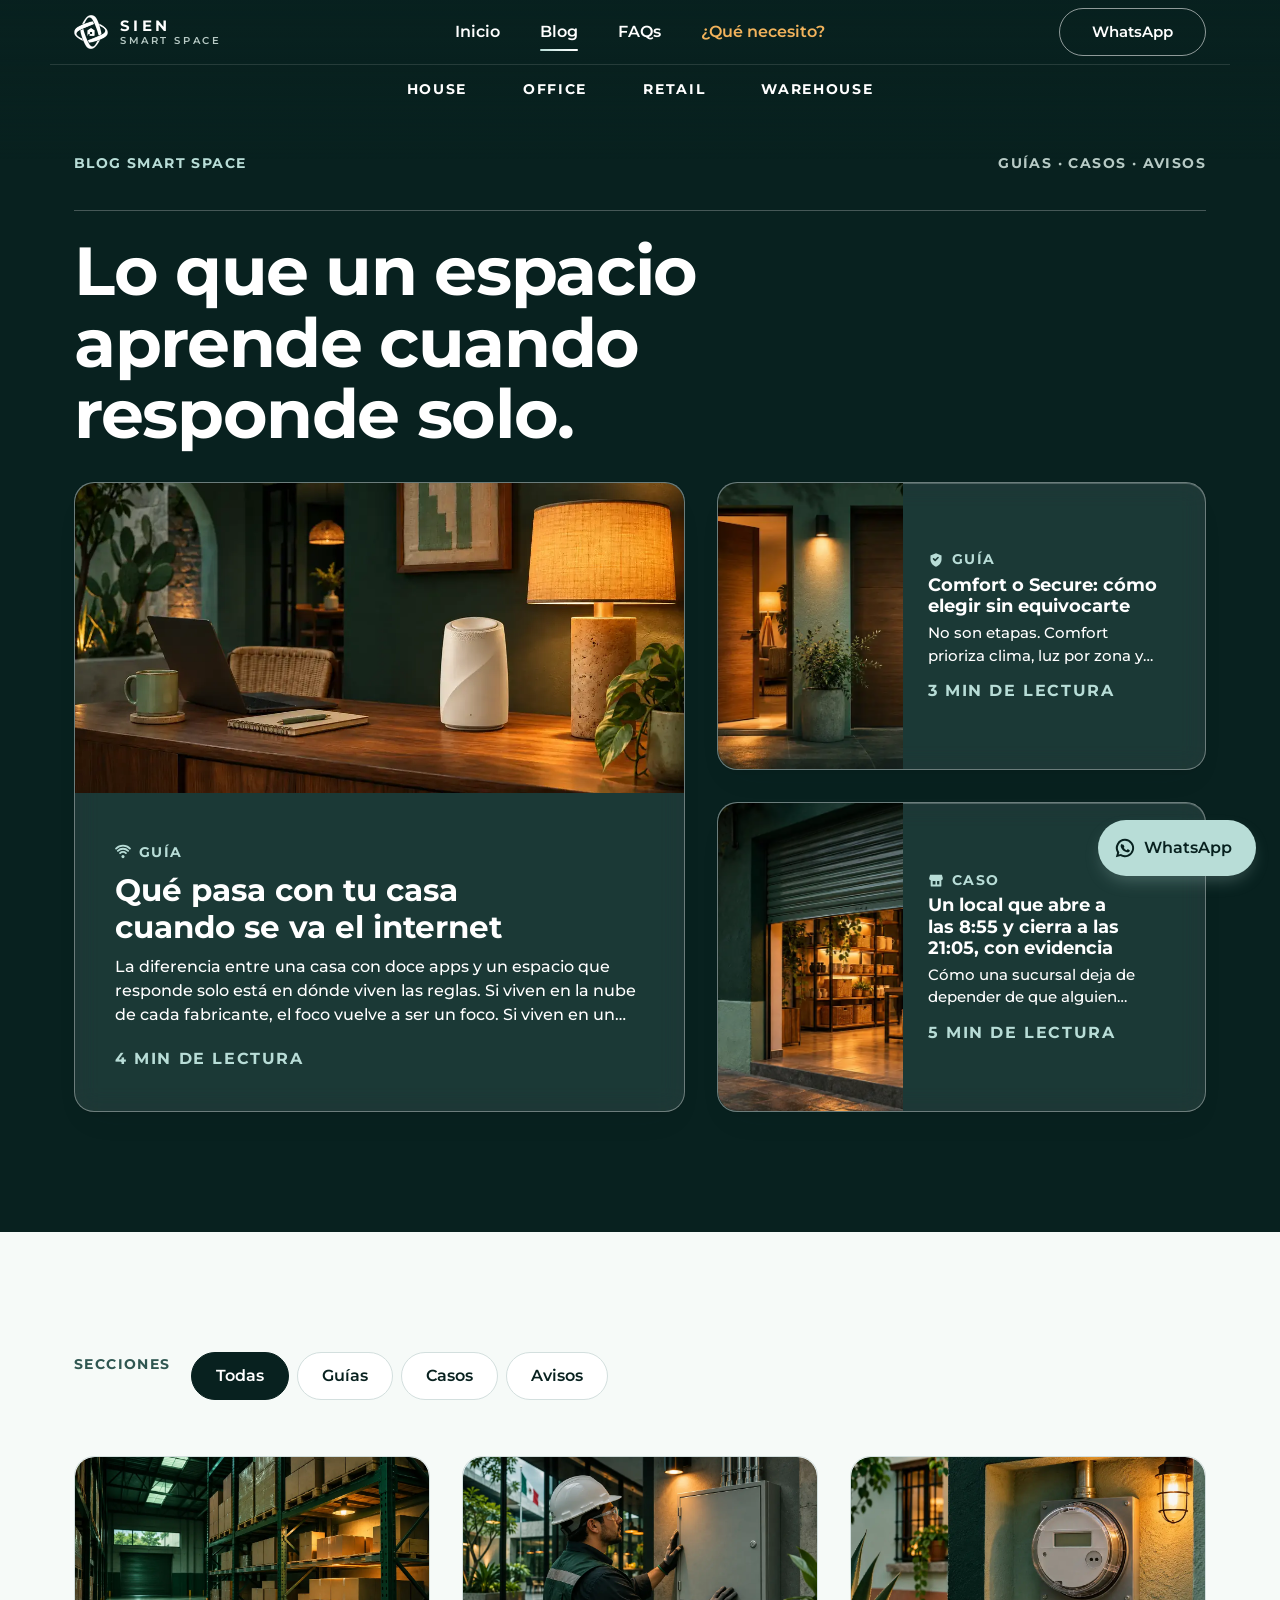
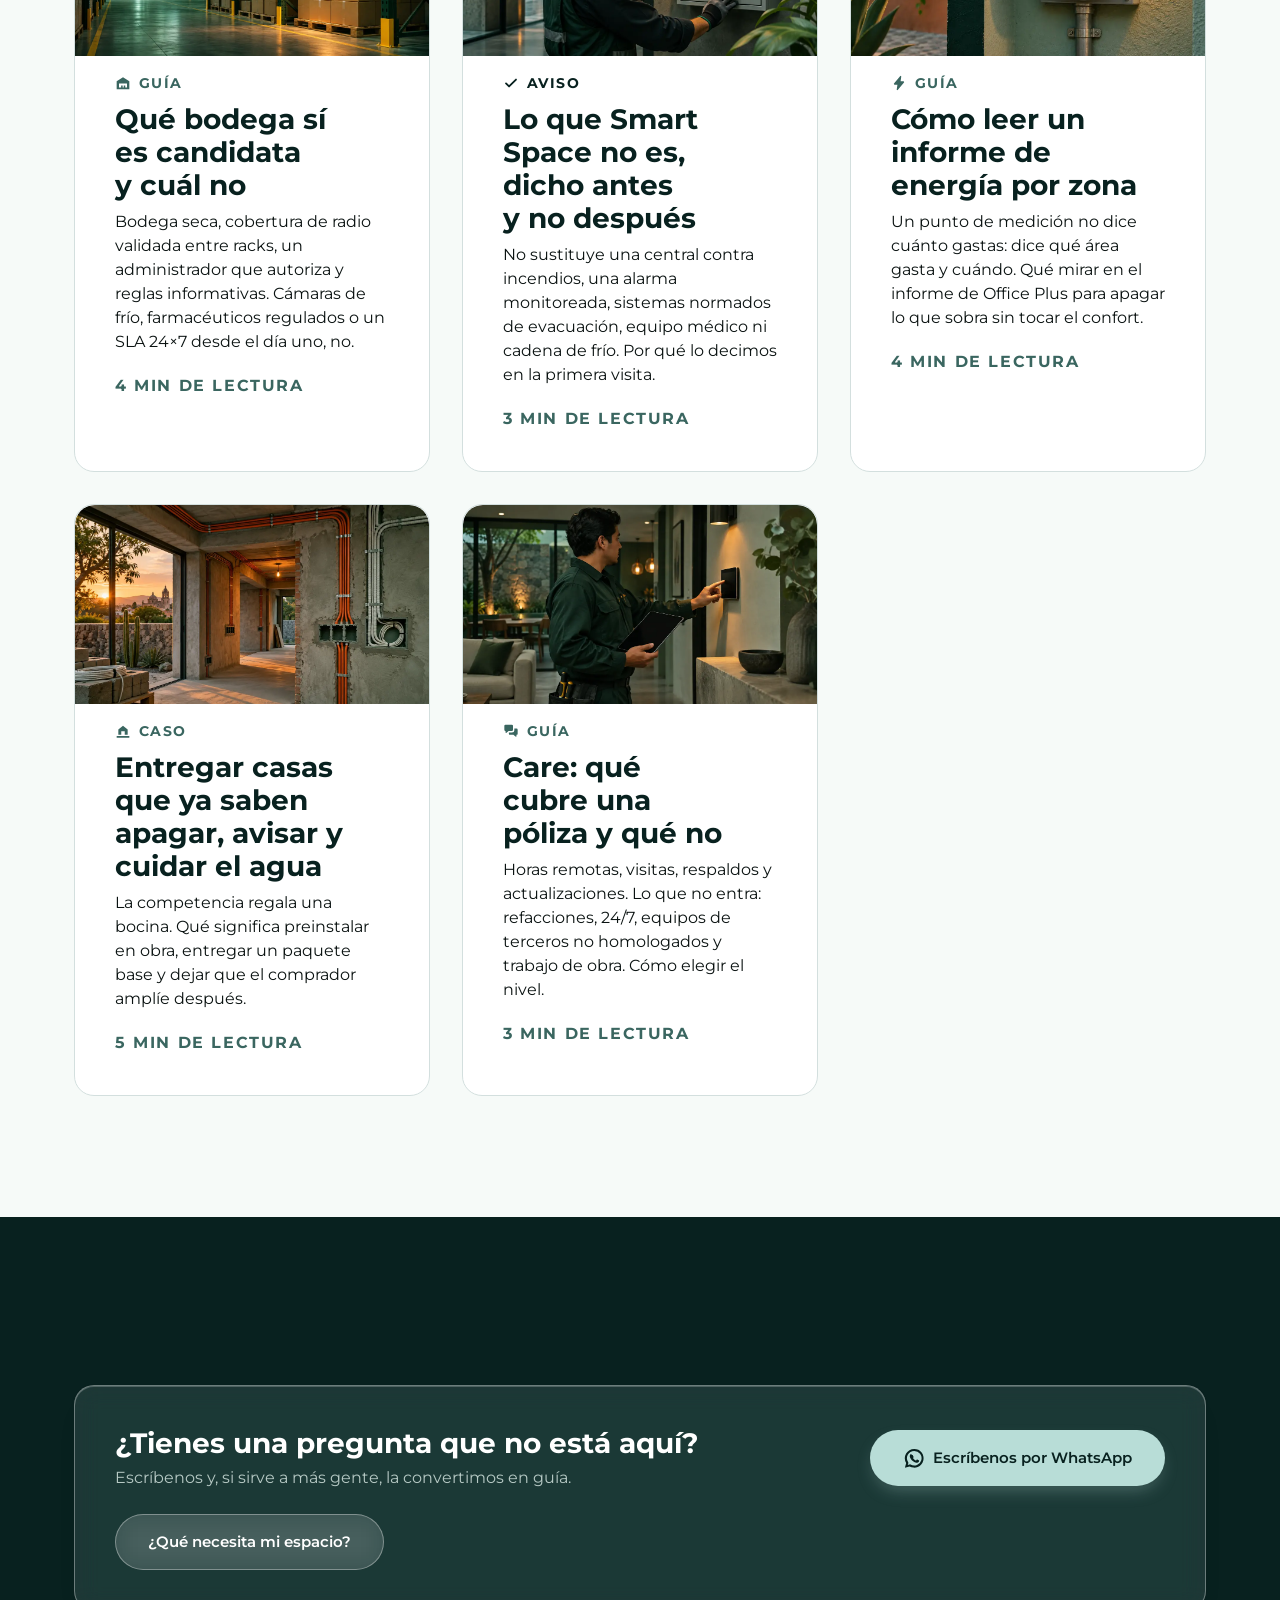
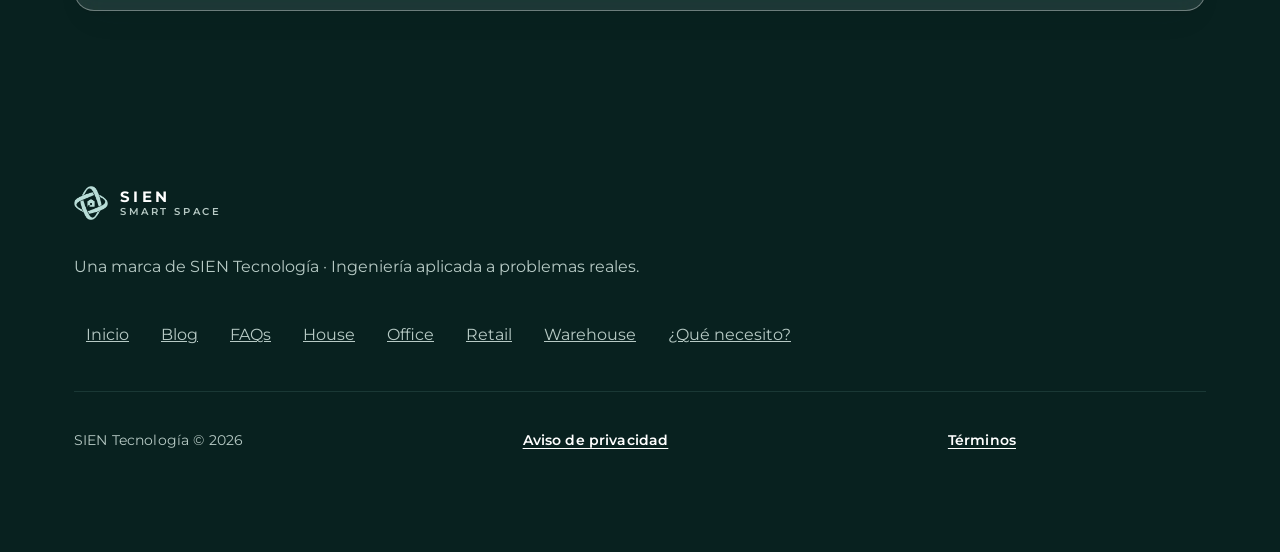
==== commit 8242ee71: "fix(quiz): «Guardar en PDF» del resultado salía en blanco La regla @media print ocultaba <main> y el" ====
--- a/blog.html
+++ b/blog.html
@@ -14,11 +14,11 @@
 
 
 <link rel="preload" href="assets/fuentes/montserrat-latin.woff2" as="font" type="font/woff2" crossorigin>
-<link rel="stylesheet" href="variables.css?v=20261105e">
-<link rel="stylesheet" href="sistema.css?v=20261105e">
-<link rel="stylesheet" href="sh.css?v=20261105e">
-<script src="interacciones.js?v=20261105e" defer></script>
-<script src="sh.js?v=20261105e" defer></script>
+<link rel="stylesheet" href="variables.css?v=20261105f">
+<link rel="stylesheet" href="sistema.css?v=20261105f">
+<link rel="stylesheet" href="sh.css?v=20261105f">
+<script src="interacciones.js?v=20261105f" defer></script>
+<script src="sh.js?v=20261105f" defer></script>
 <link rel="canonical" href="https://PENDIENTE-DOMINIO/blog">
 <meta property="og:type" content="website">
 <meta property="og:site_name" content="SIEN Smart Space">
--- a/sh.css
+++ b/sh.css
@@ -1291,3 +1291,28 @@
 /* laptop: preguntas de 5+ opciones en 3 columnas (7 opciones en 2 columnas quedaban bajo la barra) */
 @media(min-width:900px){.sh-quiz .sh-opciones:not(.sh-opciones--3):has(>.sh-op:nth-child(5)){grid-template-columns:repeat(3,minmax(0,1fr))}}
 @media(max-width:599px){[data-quiz-marca]{font-size:.75rem;line-height:1.3}[data-quiz-cambiar]{min-height:40px;padding-inline:var(--s-4);font-size:.875rem}}
+
+/* ── Guardar en PDF / imprimir el resultado (DC PRO, 2026-11-05) ──
+   La regla de impresión ocultaba <main>, y el resultado vive dentro de
+   <main>: el PDF salía en blanco. Se muestra sólo el resultado, en tinta
+   oscura sobre blanco (el fondo oscuro no se imprime) y sin cortar tarjetas. */
+@media print{
+  @page{margin:14mm 12mm}
+  html,body{background:#fff!important}
+  main.sh-pagina-quiz{display:block!important;padding:0!important;margin:0!important}
+  .sh-quiz,.sh-wa,[data-quiz-barra],.sh-skip,.saltar,.cabecera,.colofon,footer{display:none!important}
+  .sh-res{display:block!important;padding:0!important;min-height:0!important}
+  .sh-res[hidden]{display:none!important}
+  .sh-res *,.sh-res *:before,.sh-res *:after{color:#0A1211!important;background:transparent!important;box-shadow:none!important;text-shadow:none!important;backdrop-filter:none!important;-webkit-backdrop-filter:none!important;animation:none!important;transition:none!important}
+  .sh-res [data-reveal],.sh-res .sh-entra,.sh-res [data-lineas] *{opacity:1!important;transform:none!important}
+  .sh-res .sh-foto,.sh-res .sh-res__cta:before{display:none!important}
+  .sh-res .sh-forma,.sh-res .sh-res__acciones,.sh-res [data-res-forma]{display:none!important}
+  .sh-res article,.sh-res .sh-paquete,.sh-res .sh-res__bloque,.sh-res .sh-res__cta,.sh-res li{break-inside:avoid;border-color:#C9D6D4!important}
+  .sh-res h1,.sh-res h2{break-after:avoid}
+  .sh-res .sh-ico{color:#0B5B57!important}
+  .sh-res a{text-decoration:underline}
+}
+@media print{
+  .sh-res .sh-paq[aria-pressed=true] i,.sh-res .sh-paq[aria-pressed=true] i:before{background:#0B5B57!important;border-color:#0B5B57!important;-webkit-print-color-adjust:exact;print-color-adjust:exact}
+  .sh-res .sh-paq[aria-pressed=true]{font-weight:700}
+}
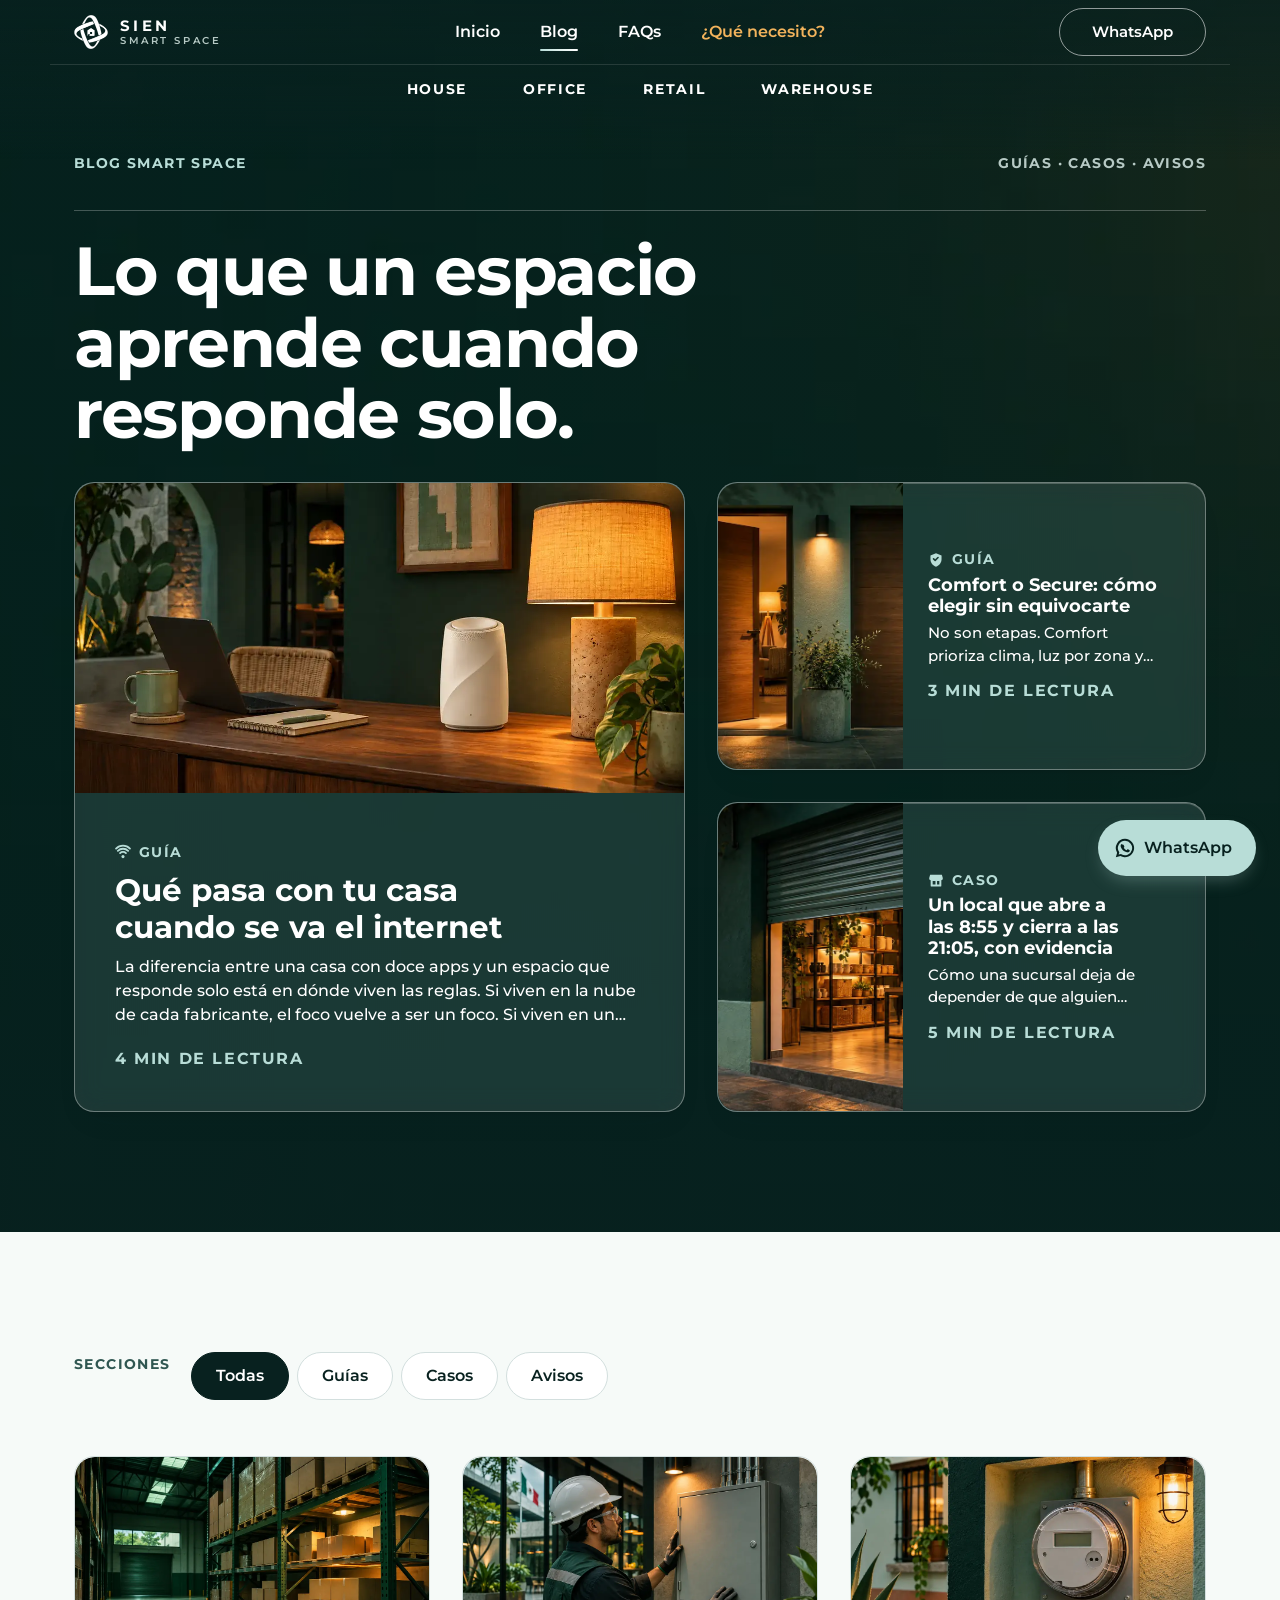
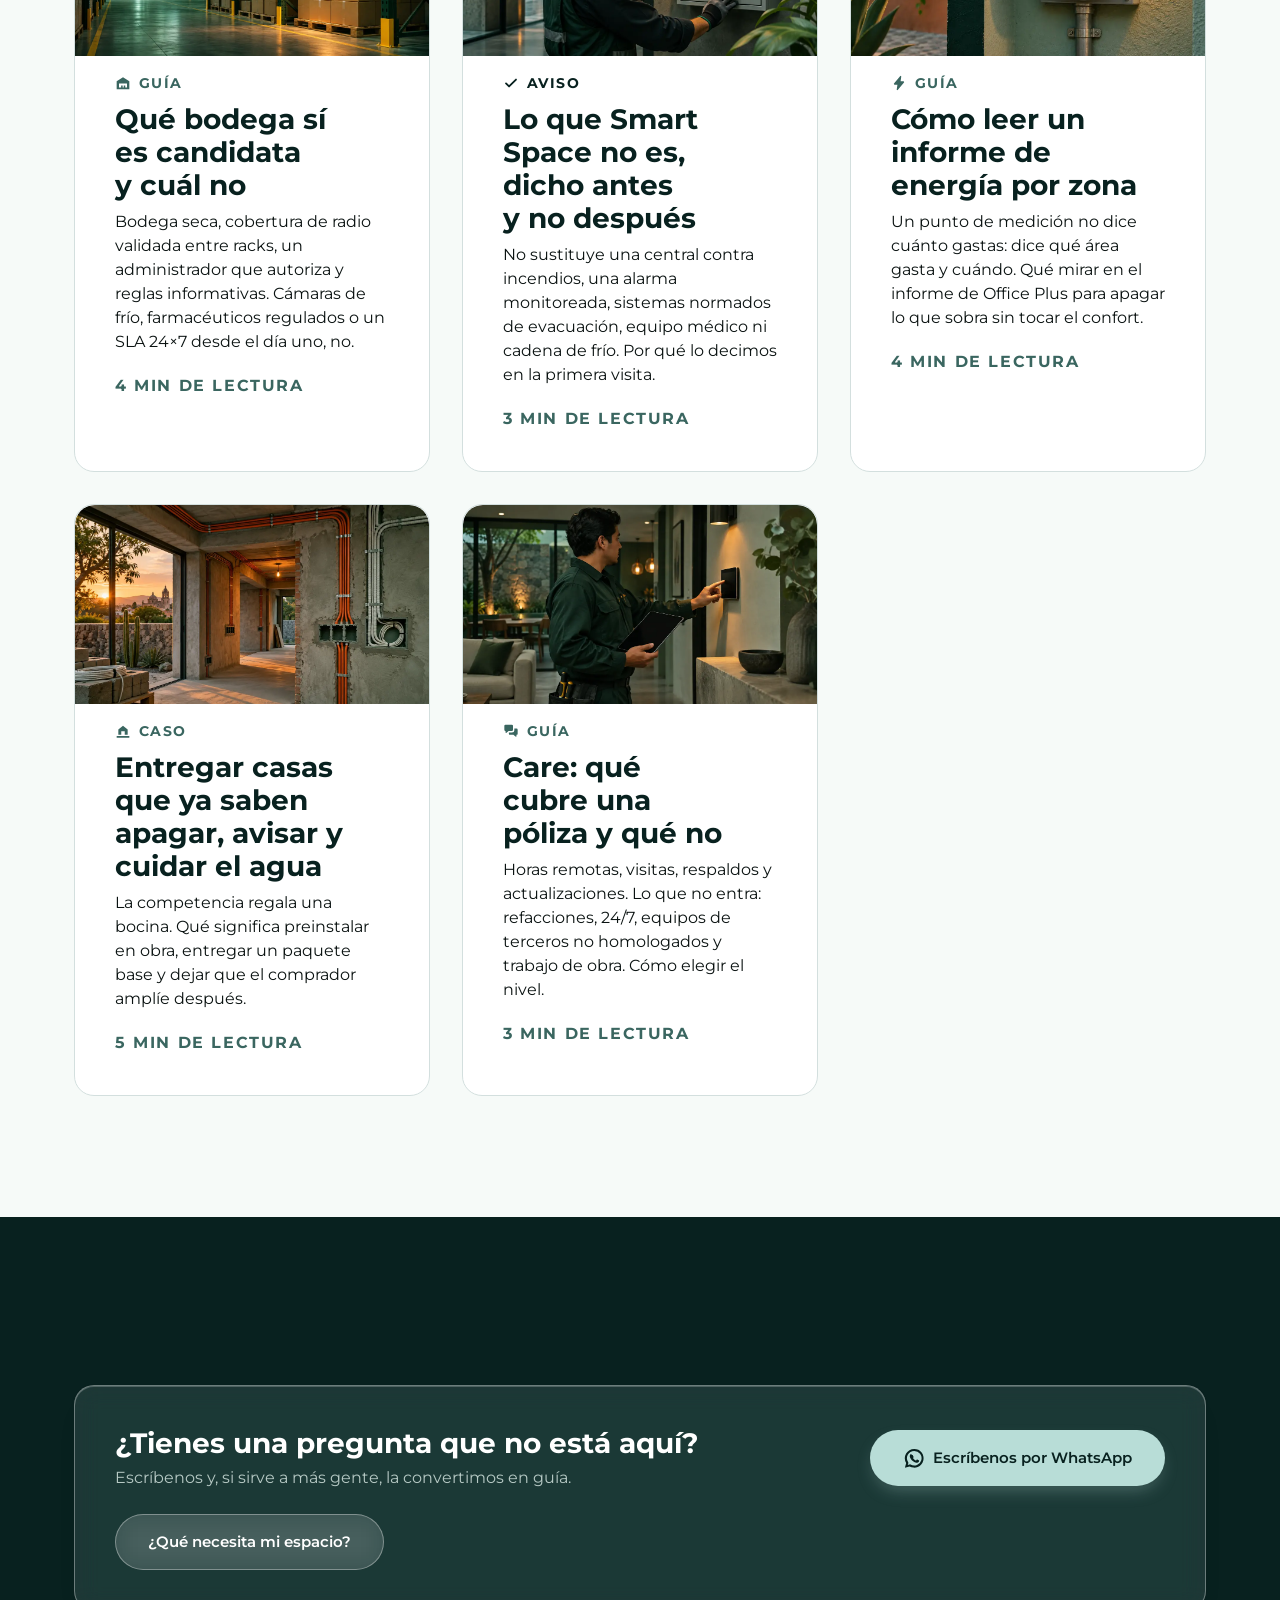
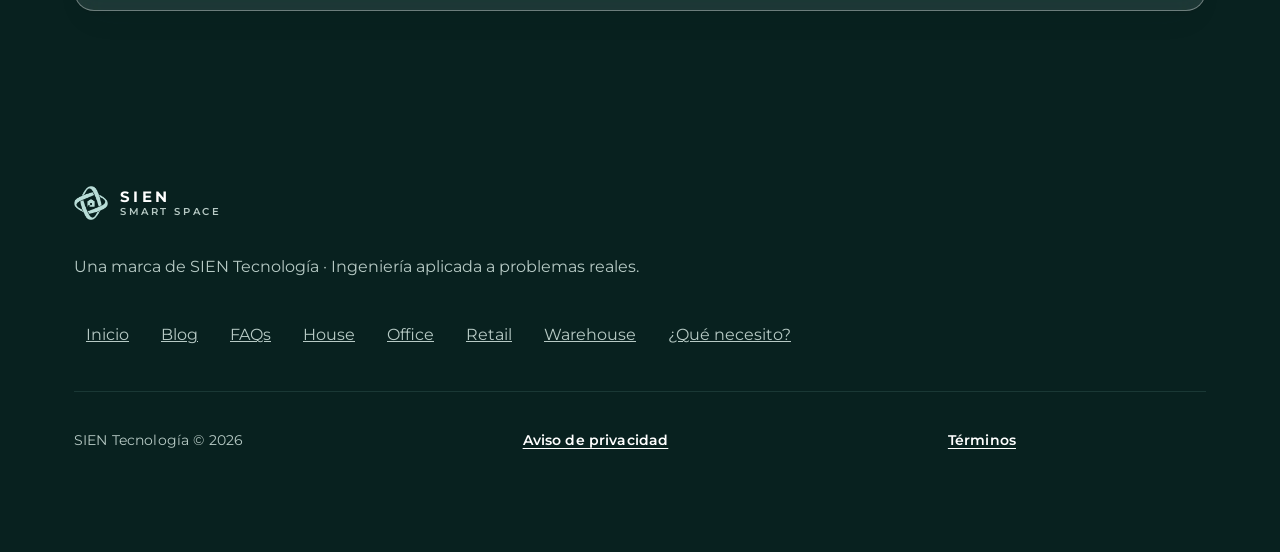
==== commit cdde6e1d: "fix(quiz): PDF del resultado sin hojas en blanco y con contacto - Sin el relleno inferior del result" ====
--- a/blog.html
+++ b/blog.html
@@ -14,11 +14,11 @@
 
 
 <link rel="preload" href="assets/fuentes/montserrat-latin.woff2" as="font" type="font/woff2" crossorigin>
-<link rel="stylesheet" href="variables.css?v=20261105f">
-<link rel="stylesheet" href="sistema.css?v=20261105f">
-<link rel="stylesheet" href="sh.css?v=20261105f">
-<script src="interacciones.js?v=20261105f" defer></script>
-<script src="sh.js?v=20261105f" defer></script>
+<link rel="stylesheet" href="variables.css?v=20261105g">
+<link rel="stylesheet" href="sistema.css?v=20261105g">
+<link rel="stylesheet" href="sh.css?v=20261105g">
+<script src="interacciones.js?v=20261105g" defer></script>
+<script src="sh.js?v=20261105g" defer></script>
 <link rel="canonical" href="https://PENDIENTE-DOMINIO/blog">
 <meta property="og:type" content="website">
 <meta property="og:site_name" content="SIEN Smart Space">
--- a/sh.css
+++ b/sh.css
@@ -1307,7 +1307,7 @@
   .sh-res [data-reveal],.sh-res .sh-entra,.sh-res [data-lineas] *{opacity:1!important;transform:none!important}
   .sh-res .sh-foto,.sh-res .sh-res__cta:before{display:none!important}
   .sh-res .sh-forma,.sh-res .sh-res__acciones,.sh-res [data-res-forma]{display:none!important}
-  .sh-res article,.sh-res .sh-paquete,.sh-res .sh-res__bloque,.sh-res .sh-res__cta,.sh-res li{break-inside:avoid;border-color:#C9D6D4!important}
+  .sh-res article,.sh-res .sh-paquete,.sh-res .sh-res__cta,.sh-res .sh-relato__cierre,.sh-res li{break-inside:avoid;border-color:#C9D6D4!important}
   .sh-res h1,.sh-res h2{break-after:avoid}
   .sh-res .sh-ico{color:#0B5B57!important}
   .sh-res a{text-decoration:underline}
@@ -1316,3 +1316,18 @@
   .sh-res .sh-paq[aria-pressed=true] i,.sh-res .sh-paq[aria-pressed=true] i:before{background:#0B5B57!important;border-color:#0B5B57!important;-webkit-print-color-adjust:exact;print-color-adjust:exact}
   .sh-res .sh-paq[aria-pressed=true]{font-weight:700}
 }
+@media print{
+  /* sin relleno inferior: los ~85px sobrantes abrían una hoja en blanco */
+  .sh-res .sh-res__cuerpo{padding-top:0!important;padding-bottom:0!important}
+  .sh-res>*:last-child,.sh-res__cuerpo>*:last-child{margin-bottom:0!important}
+  html,body{height:auto!important;min-height:0!important}
+}
+@media print{
+  .salto{display:none!important}
+  .sh-res .sh-res__bloque{break-inside:auto}
+  .sh-res .sh-res__cta{padding:12px 16px!important}
+  .sh-res .sh-res__cta h2{font-size:1.25rem!important;line-height:1.2!important}
+  .sh-res .sh-res__cta>p{font-size:.875rem!important}
+  /* el PDF no tiene formulario: deja el canal y el código para retomar */
+  .sh-res:after{content:"¿Seguimos? Escríbenos por WhatsApp al +52 56 6456 4795 y menciona tu código " attr(data-codigo) ".";display:block;margin-top:16px;padding:10px 14px;border:1px solid #C9D6D4;border-radius:10px;font-weight:600;color:#0A1211;break-inside:avoid}
+}
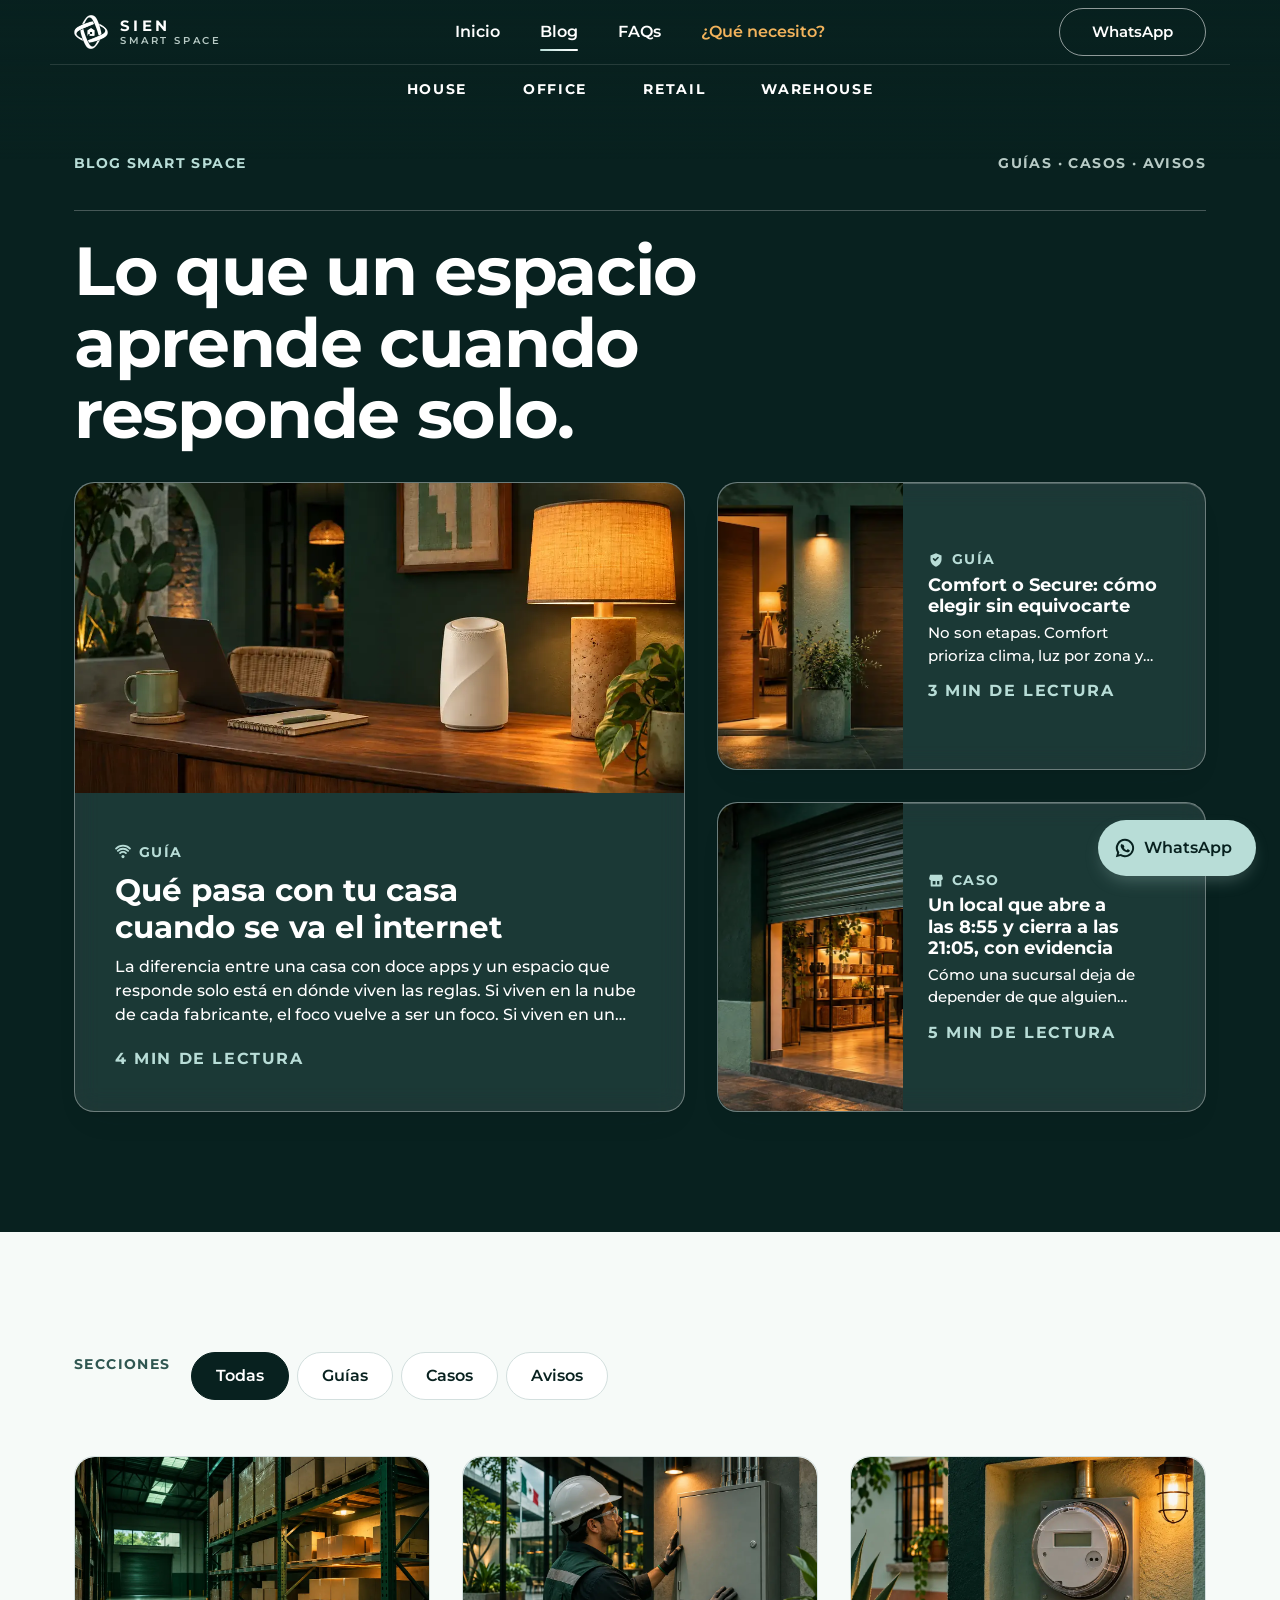
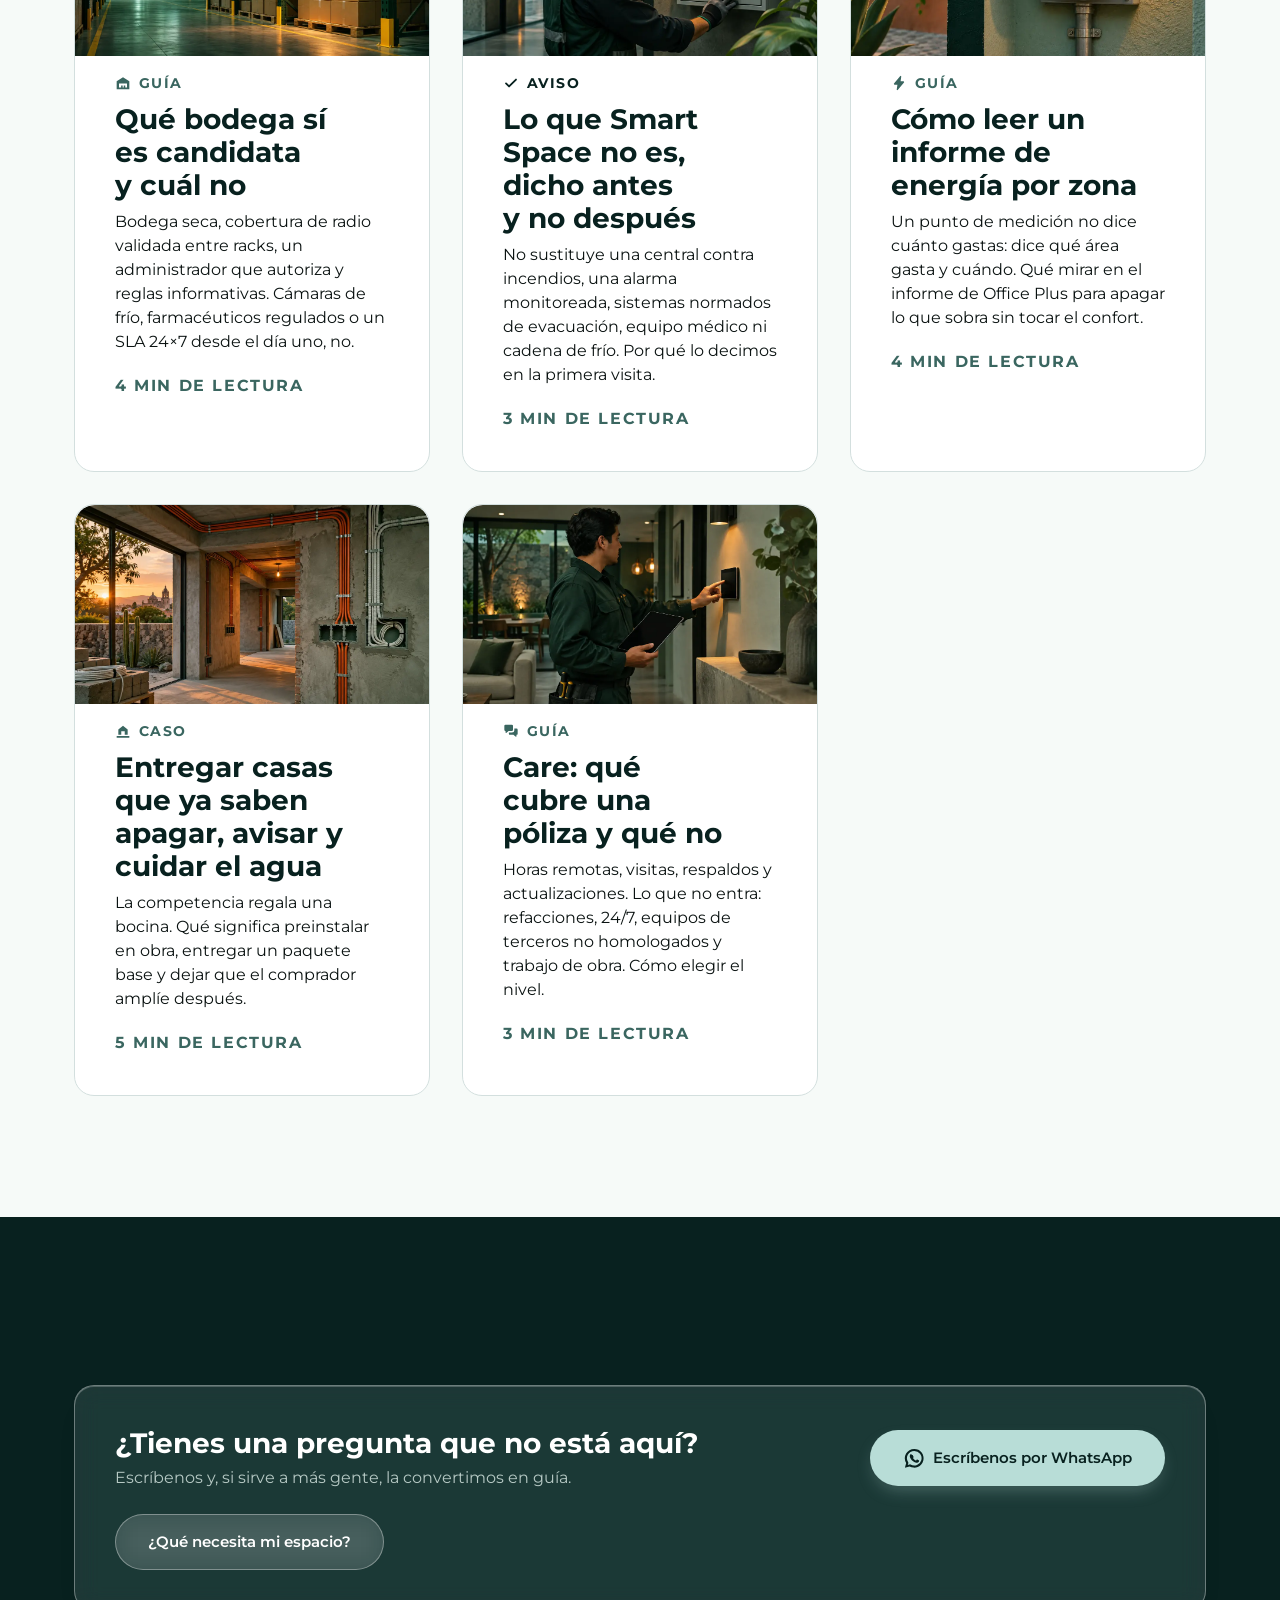
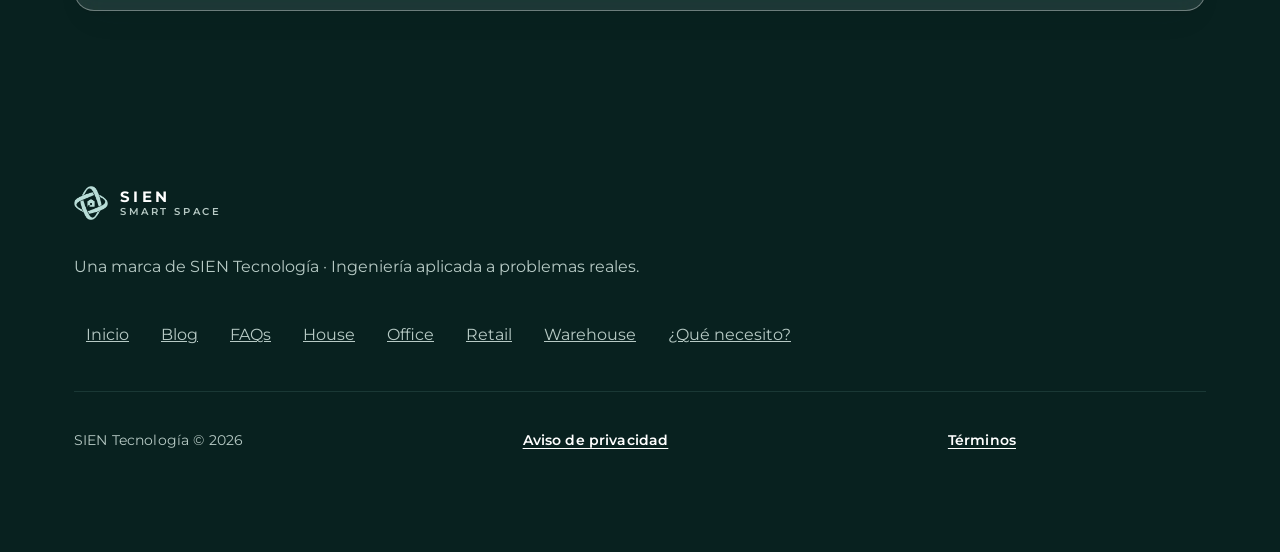
==== commit 2a3ac695: "feat(house): video en el héroe de House (material de Julián) - Portada nueva de House (cochera) como" ====
--- a/blog.html
+++ b/blog.html
@@ -14,11 +14,11 @@
 
 
 <link rel="preload" href="assets/fuentes/montserrat-latin.woff2" as="font" type="font/woff2" crossorigin>
-<link rel="stylesheet" href="variables.css?v=20261105g">
-<link rel="stylesheet" href="sistema.css?v=20261105g">
-<link rel="stylesheet" href="sh.css?v=20261105g">
-<script src="interacciones.js?v=20261105g" defer></script>
-<script src="sh.js?v=20261105g" defer></script>
+<link rel="stylesheet" href="variables.css?v=20261106">
+<link rel="stylesheet" href="sistema.css?v=20261106">
+<link rel="stylesheet" href="sh.css?v=20261106">
+<script src="interacciones.js?v=20261106" defer></script>
+<script src="sh.js?v=20261106" defer></script>
 <link rel="canonical" href="https://PENDIENTE-DOMINIO/blog">
 <meta property="og:type" content="website">
 <meta property="og:site_name" content="SIEN Smart Space">
--- a/sh.css
+++ b/sh.css
@@ -1331,3 +1331,10 @@
   /* el PDF no tiene formulario: deja el canal y el código para retomar */
   .sh-res:after{content:"¿Seguimos? Escríbenos por WhatsApp al +52 56 6456 4795 y menciona tu código " attr(data-codigo) ".";display:block;margin-top:16px;padding:10px 14px;border:1px solid #C9D6D4;border-radius:10px;font-weight:600;color:#0A1211;break-inside:avoid}
 }
+
+/* ── Héroe con video (House) ─────────────────────────────────────────────
+   La foto es el LCP y el respaldo; el video entra encima con fundido cuando
+   ya está reproduciendo. El velo (.sh-foto:after) queda por encima. */
+.sh-foto__video{position:absolute;inset:0;width:100%;height:100%;object-fit:cover;object-position:50% 50%;opacity:0;transition:opacity .9s ease;pointer-events:none}
+.sh-foto__video.is-vivo{opacity:1}
+@media(prefers-reduced-motion:reduce){.sh-foto__video{display:none}}
